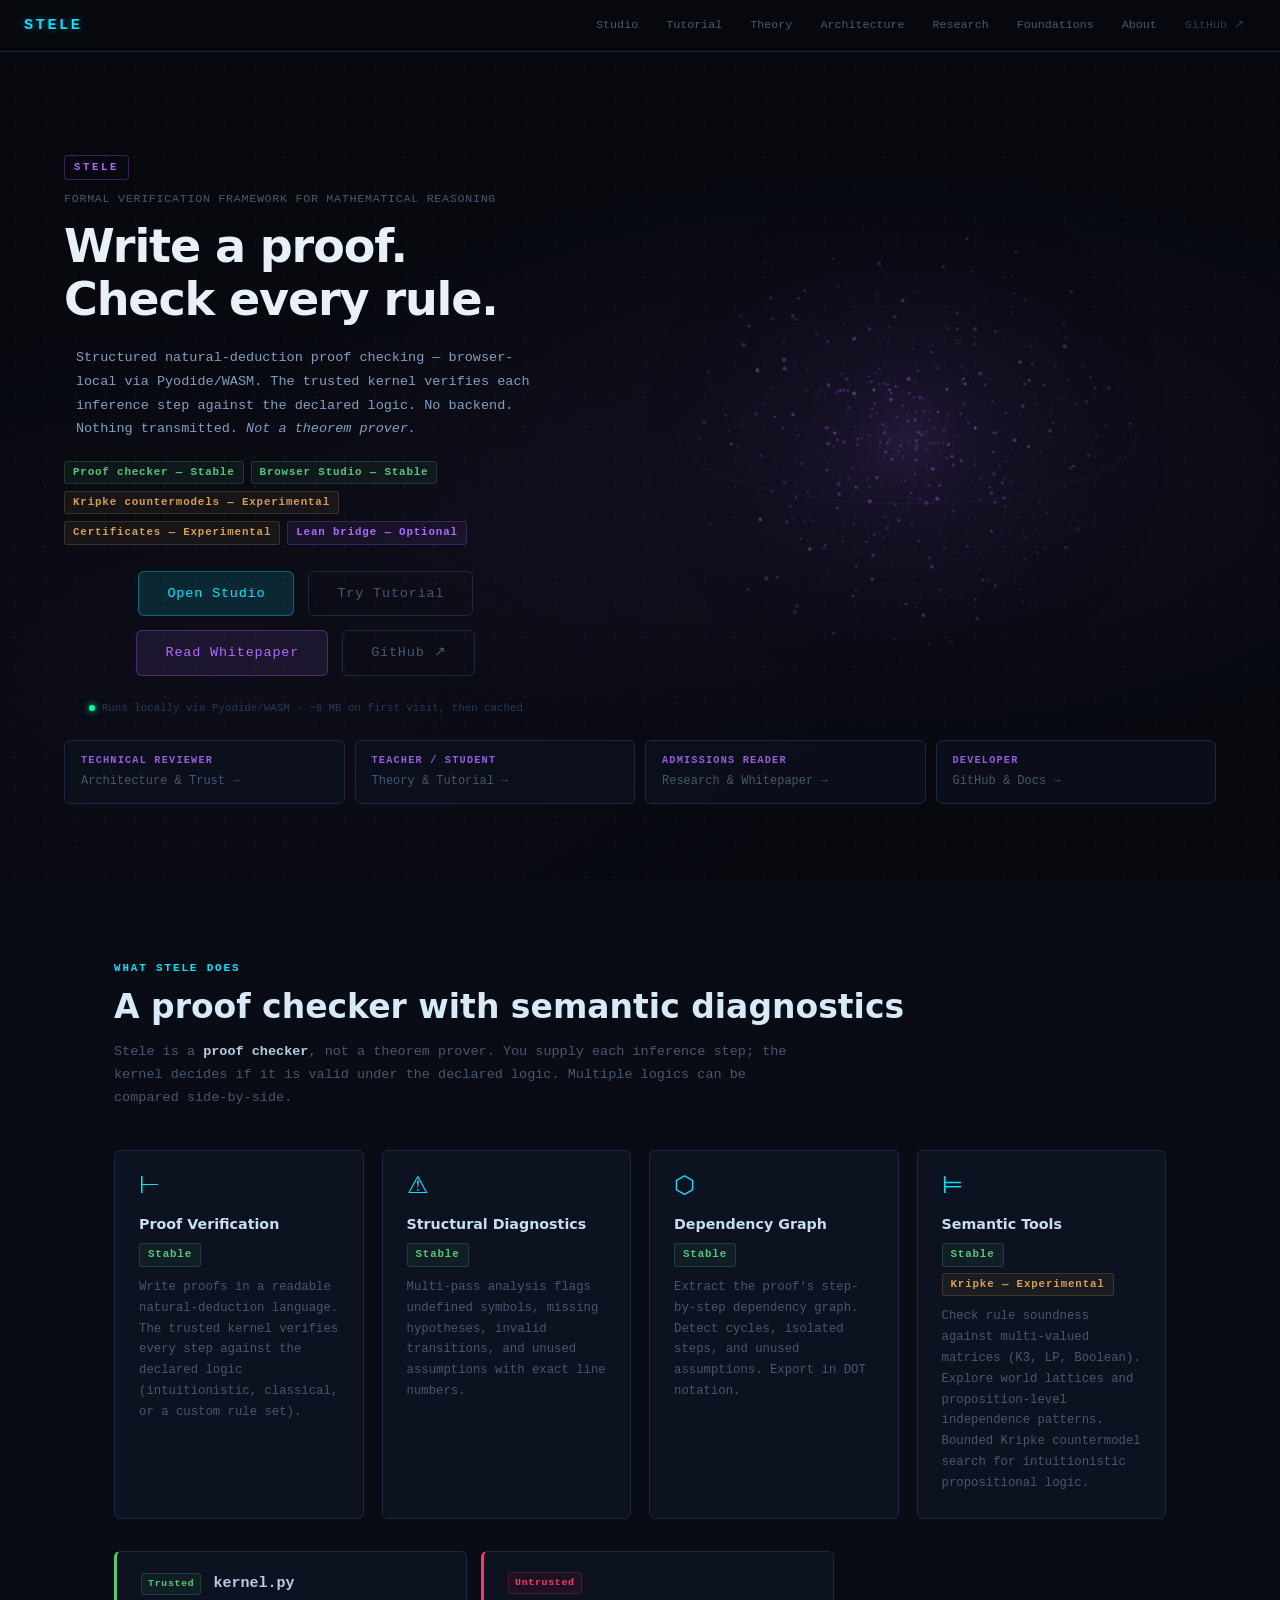
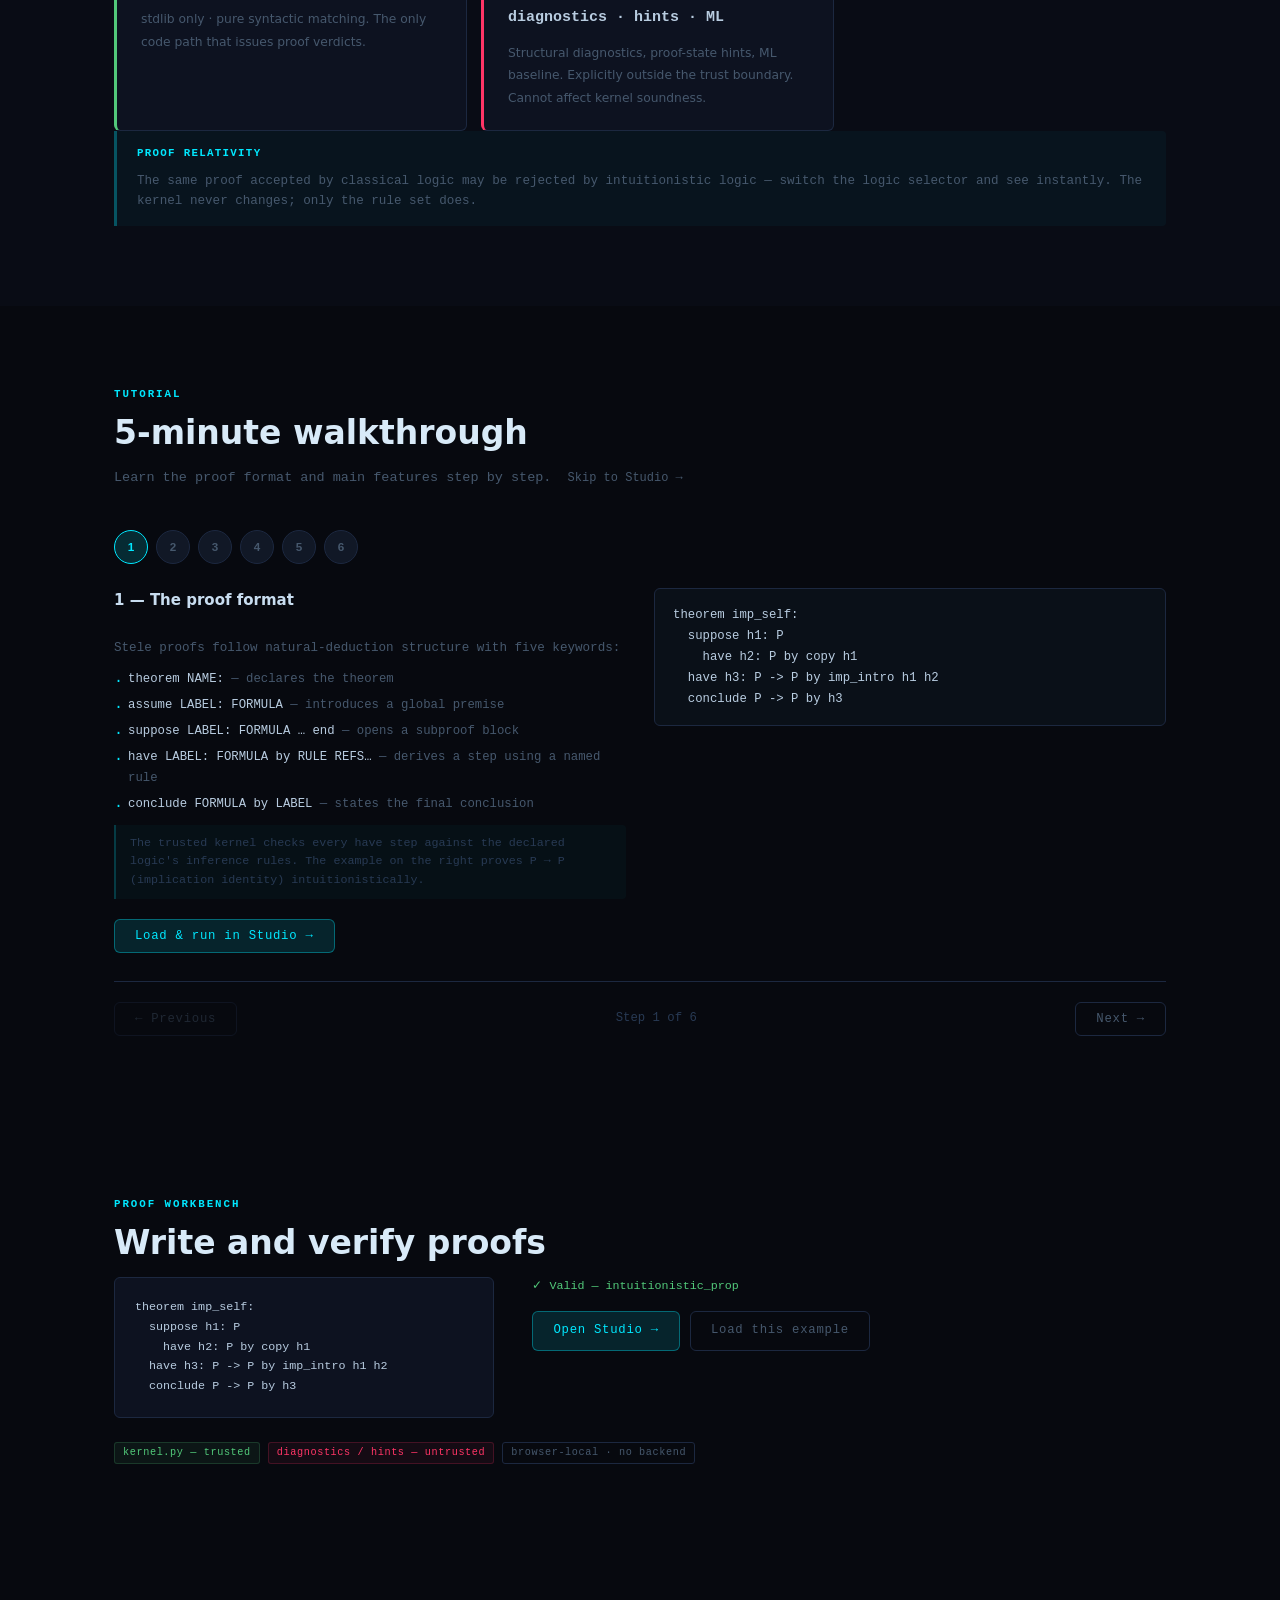
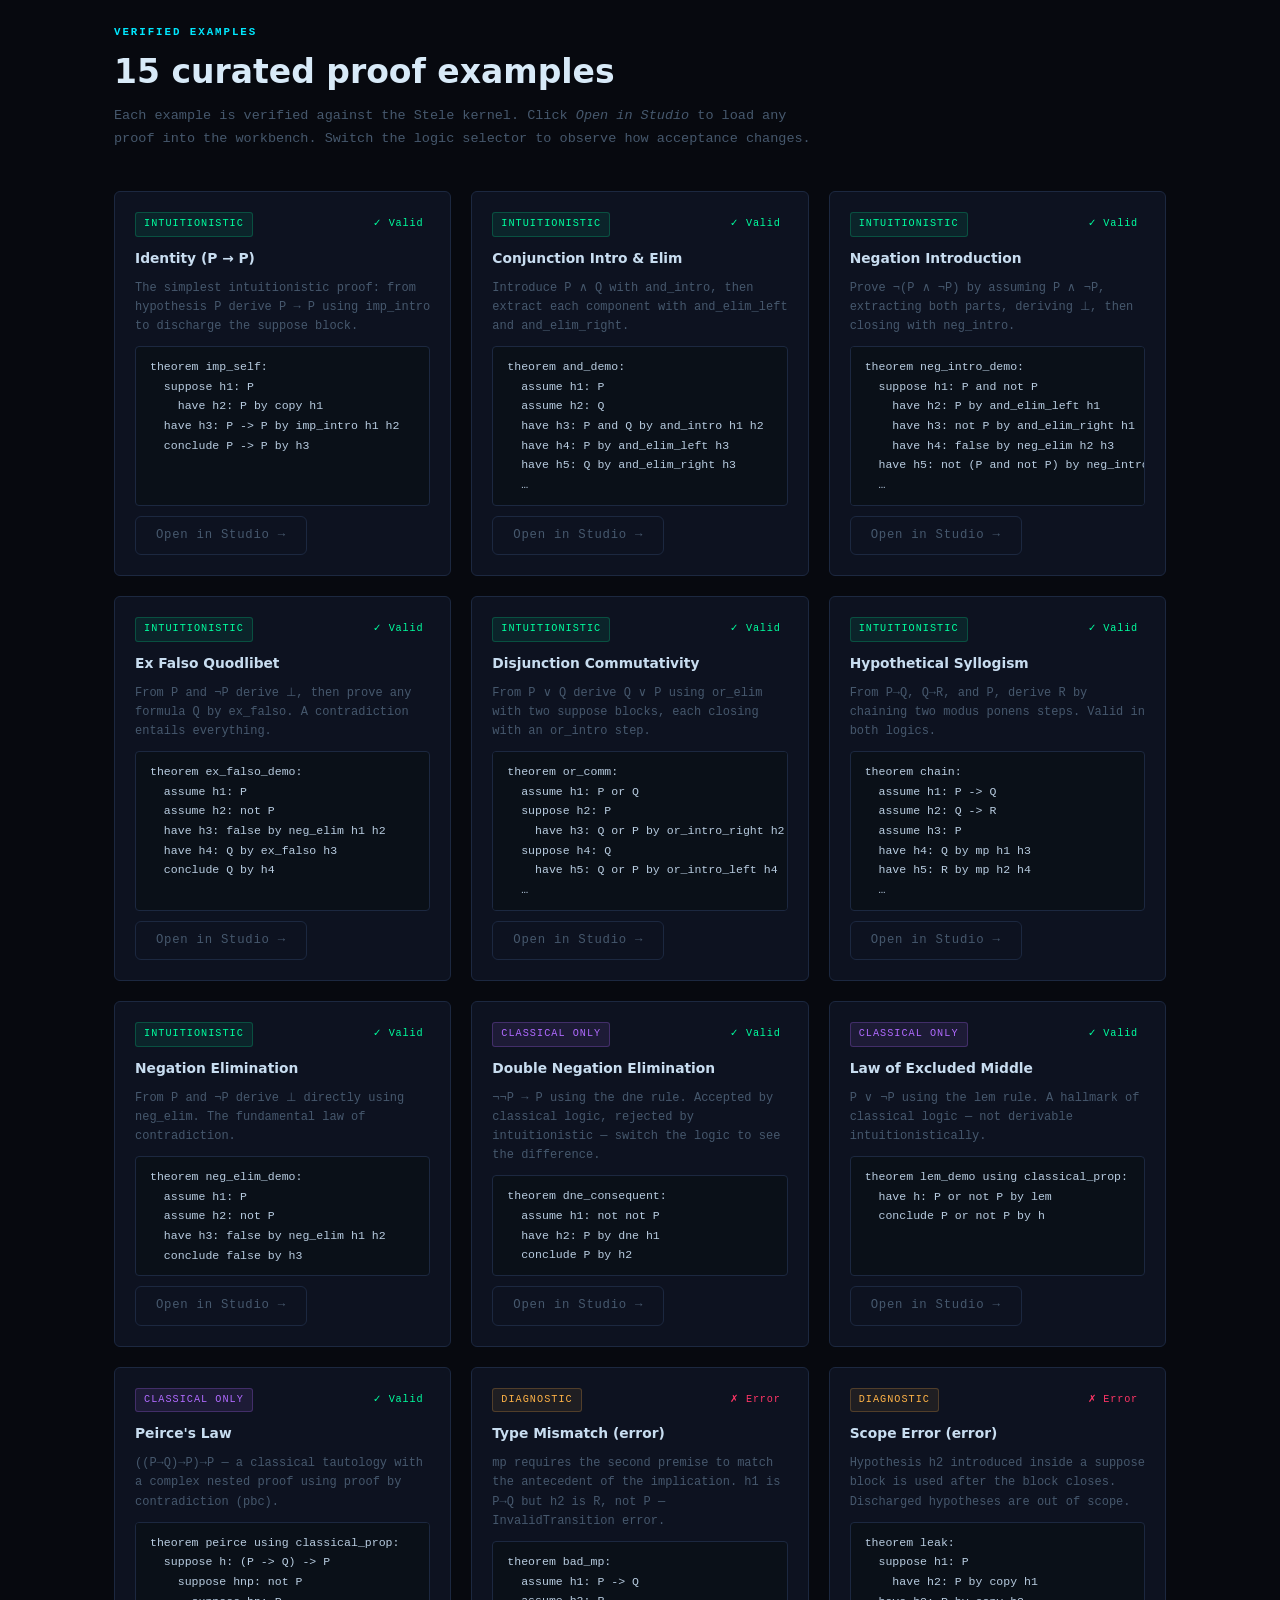
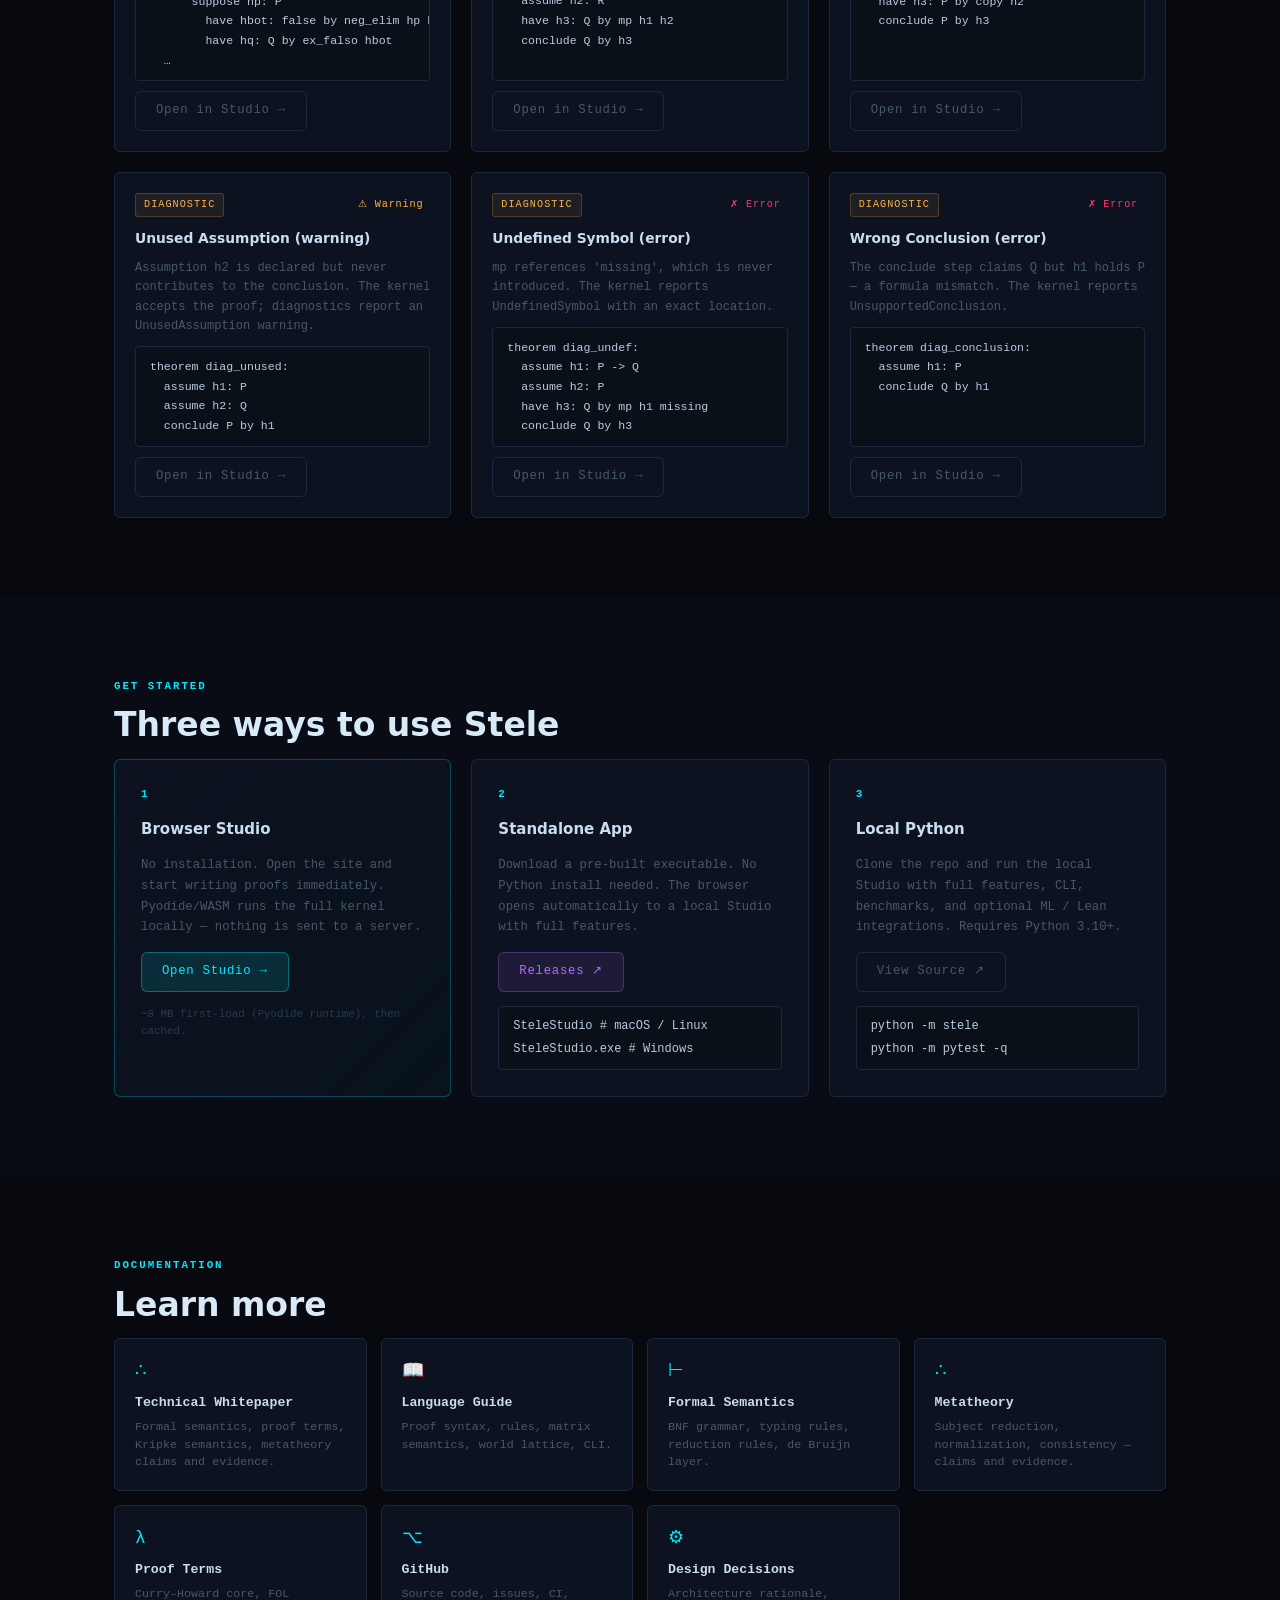
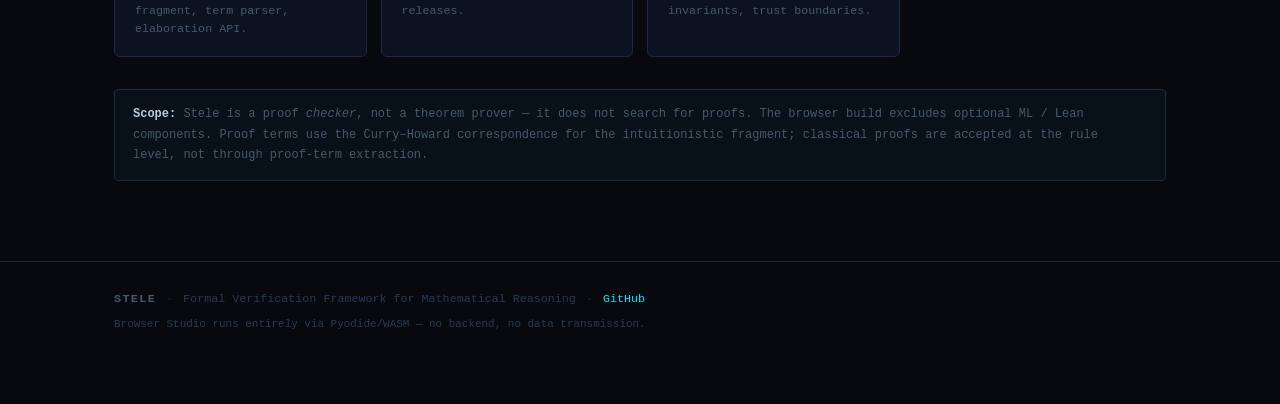
==== site/index.html @ 6ce35d79 "refactor(site): one job per page; consistent nav/footer; de-duplicate landing Verified all pages and" ====
<!DOCTYPE html>
<html lang="en">
<head>
<meta charset="utf-8">
<meta name="viewport" content="width=device-width, initial-scale=1">
<title>Stele — Formal Proof Verification in the Browser</title>
<meta name="description"
  content="Stele is a formal verification framework for mathematical reasoning. Write structured natural-deduction proofs and verify them step by step — directly in your browser, no install required.">
<!-- Design tokens — load first so base CSS can selectively override -->
<link rel="stylesheet" href="assets/tokens.css">
<link rel="stylesheet" href="assets/stele_site.css">
<!-- Component library (status badges, trust cards, metric cards, etc.) -->
<link rel="stylesheet" href="assets/components.css">
<link rel="stylesheet" href="assets/visuals.css">
</head>
<body>

<a href="#main-content" class="focus-skip">Skip to main content</a>

<!-- ── Sticky nav ─────────────────────────────────────────────────────────── -->
<nav class="site-nav" aria-label="Site navigation">
  <a class="nav-brand" href="index.html">STELE</a>
  <div class="nav-links">
    <a href="studio.html">Studio</a>
    <a href="#tutorial">Tutorial</a>
    <a href="theory.html">Theory</a>
    <a href="architecture.html">Architecture</a>
    <a href="research.html">Research</a>
    <a href="foundations.html">Foundations</a>
    <a href="about.html">About</a>
    <a href="https://github.com/re-glow/stele-logic" target="_blank" rel="noopener"
       class="nav-link-gh">GitHub ↗</a>
  </div>
</nav>

<main id="main-content">

<!-- ════════════════════════════════════════════════════════════════════════ -->
<!-- § 1  HERO                                                               -->
<!-- ════════════════════════════════════════════════════════════════════════ -->
<section id="hero" aria-labelledby="hero-heading">

  <!-- Mathematical symbol cascade — decorative, hidden from screen readers -->
  <div class="hero-symbols" aria-hidden="true">
    <span style="--x:3%;  --ty:-45px; --d:0s;   --fs:1.1rem">∀</span>
    <span style="--x:9%;  --ty:-30px; --d:2.3s;  --fs:.85rem">⊢</span>
    <span style="--x:17%; --ty:-50px; --d:0.8s;  --fs:1.3rem">→</span>
    <span style="--x:24%; --ty:-35px; --d:4.1s;  --fs:.9rem">¬</span>
    <span style="--x:31%; --ty:-55px; --d:1.6s;  --fs:1.1rem">∃</span>
    <span style="--x:47%; --ty:-30px; --d:0.4s;  --fs:1.2rem">⊨</span>
    <span style="--x:62%; --ty:-45px; --d:1.2s;  --fs:1.0rem">⊥</span>
    <span style="--x:70%; --ty:-35px; --d:3.7s;  --fs:.85rem">∴</span>
    <span style="--x:84%; --ty:-30px; --d:2.1s;  --fs:.9rem">∈</span>
    <span style="--x:96%; --ty:-40px; --d:1.9s;  --fs:.8rem">∀</span>
  </div>

  <div class="hero-inner">

    <!-- Left: text content -->
    <div class="hero-text">
      <div class="hero-brand-chip" aria-hidden="true">STELE</div>
      <p class="hero-eyebrow">Formal Verification Framework for Mathematical Reasoning</p>
      <h1 class="hero-headline" id="hero-heading">
        Write a proof.<br>Check every rule.
      </h1>
      <p class="hero-desc">
        Structured natural-deduction proof checking — browser-local via Pyodide/WASM.
        The trusted kernel verifies each inference step against the declared logic.
        No backend. Nothing transmitted. <em>Not a theorem prover.</em>
      </p>

      <!-- Status evidence strip -->
      <div class="hero-badges" role="list" aria-label="Feature status">
        <span class="badge badge-stable" role="listitem">Proof checker — Stable</span>
        <span class="badge badge-stable" role="listitem">Browser Studio — Stable</span>
        <span class="badge badge-experimental" role="listitem">Kripke countermodels — Experimental</span>
        <span class="badge badge-experimental" role="listitem">Certificates — Experimental</span>
        <span class="badge badge-optional" role="listitem">Lean bridge — Optional</span>
      </div>

      <!-- Primary actions -->
      <div class="hero-actions">
        <a href="studio.html"   class="btn btn-primary  hero-cta">Open Studio</a>
        <a href="#tutorial"     class="btn btn-ghost    hero-cta">Try Tutorial</a>
        <a href="research.html" class="btn btn-secondary hero-cta">Read Whitepaper</a>
        <a href="https://github.com/re-glow/stele-logic" target="_blank" rel="noopener"
           class="btn btn-ghost hero-cta">GitHub ↗</a>
      </div>

      <p class="hero-notice">
        <span class="notice-dot" aria-hidden="true"></span>
        Runs locally via Pyodide/WASM · ~8 MB on first visit, then cached
      </p>
    </div>

    <!-- Right: proof-space orb (canvas, decorative) -->
    <div class="hero-orb-wrap" aria-hidden="true">
      <canvas id="proof-orb"
              data-stele-visual="proof-orb"></canvas>
    </div>

  </div>

  <!-- Audience navigation cards -->
  <nav class="hero-audiences" aria-label="Start here by audience">
    <a href="architecture.html" class="audience-card">
      <span class="audience-card-role">Technical reviewer</span>
      <span class="audience-card-dest">Architecture &amp; Trust →</span>
    </a>
    <a href="theory.html" class="audience-card">
      <span class="audience-card-role">Teacher / student</span>
      <span class="audience-card-dest">Theory &amp; Tutorial →</span>
    </a>
    <a href="research.html" class="audience-card">
      <span class="audience-card-role">Admissions reader</span>
      <span class="audience-card-dest">Research &amp; Whitepaper →</span>
    </a>
    <a href="https://github.com/re-glow/stele-logic" target="_blank" rel="noopener"
       class="audience-card">
      <span class="audience-card-role">Developer</span>
      <span class="audience-card-dest">GitHub &amp; Docs →</span>
    </a>
  </nav>

</section>

<!-- ════════════════════════════════════════════════════════════════════════ -->
<!-- § 2  WHAT STELE DOES                                                    -->
<!-- ════════════════════════════════════════════════════════════════════════ -->
<section id="what" aria-labelledby="what-heading">
  <div class="section-inner">
    <div class="section-label">What Stele Does</div>
    <h2 id="what-heading" class="section-heading">
      A proof checker with semantic diagnostics
    </h2>
    <p class="section-sub">
      Stele is a <strong>proof checker</strong>, not a theorem prover.
      You supply each inference step; the kernel decides if it is valid under
      the declared logic. Multiple logics can be compared side-by-side.
    </p>

    <div class="feature-grid">
      <div class="feature-card">
        <div class="feature-icon" aria-hidden="true">⊢</div>
        <h3 class="feature-title">Proof Verification</h3>
        <div class="feature-card-badges">
          <span class="badge badge-stable">Stable</span>
        </div>
        <p class="feature-desc">
          Write proofs in a readable natural-deduction language.
          The trusted kernel verifies every step against the declared logic
          (intuitionistic, classical, or a custom rule set).
        </p>
      </div>
      <div class="feature-card">
        <div class="feature-icon" aria-hidden="true">⚠</div>
        <h3 class="feature-title">Structural Diagnostics</h3>
        <div class="feature-card-badges">
          <span class="badge badge-stable">Stable</span>
        </div>
        <p class="feature-desc">
          Multi-pass analysis flags undefined symbols, missing hypotheses,
          invalid transitions, and unused assumptions with exact line numbers.
        </p>
      </div>
      <div class="feature-card">
        <div class="feature-icon" aria-hidden="true">⬡</div>
        <h3 class="feature-title">Dependency Graph</h3>
        <div class="feature-card-badges">
          <span class="badge badge-stable">Stable</span>
        </div>
        <p class="feature-desc">
          Extract the proof's step-by-step dependency graph. Detect cycles,
          isolated steps, and unused assumptions. Export in DOT notation.
        </p>
      </div>
      <div class="feature-card">
        <div class="feature-icon" aria-hidden="true">⊨</div>
        <h3 class="feature-title">Semantic Tools</h3>
        <div class="feature-card-badges">
          <span class="badge badge-stable">Stable</span>
          <span class="badge badge-experimental">Kripke — Experimental</span>
        </div>
        <p class="feature-desc">
          Check rule soundness against multi-valued matrices (K3, LP, Boolean).
          Explore world lattices and proposition-level independence patterns.
          Bounded Kripke countermodel search for intuitionistic propositional logic.
        </p>
      </div>
    </div>

    <!-- Trust boundary summary -->
    <div class="trust-boundary-block">
      <div class="trust-card trust-card-trusted">
        <div class="trust-card-header">
          <span class="badge badge-stable" style="font-size:.65rem;padding:2px 6px">Trusted</span>
          <span class="trust-card-name">kernel.py</span>
        </div>
        <div class="trust-card-body">
          stdlib only · pure syntactic matching.
          The only code path that issues proof verdicts.
        </div>
      </div>
      <div class="trust-card trust-card-untrusted">
        <div class="trust-card-header">
          <span class="badge badge-untrusted" style="font-size:.65rem;padding:2px 6px">Untrusted</span>
          <span class="trust-card-name">diagnostics · hints · ML</span>
        </div>
        <div class="trust-card-body">
          Structural diagnostics, proof-state hints, ML baseline.
          Explicitly outside the trust boundary.
          Cannot affect kernel soundness.
        </div>
      </div>
    </div>

    <div class="what-callout">
      <span class="callout-label">Proof relativity</span>
      The same proof accepted by classical logic may be rejected by
      intuitionistic logic — switch the logic selector and see instantly.
      The kernel never changes; only the rule set does.
    </div>
  </div>
</section>

<!-- ════════════════════════════════════════════════════════════════════════ -->
<!-- § 3  TUTORIAL                                                           -->
<!-- ════════════════════════════════════════════════════════════════════════ -->
<section id="tutorial" aria-labelledby="tut-heading">
  <div class="section-inner">
    <div class="tut-toprow">
      <div class="section-label">Tutorial</div>
      <h2 id="tut-heading" class="section-heading">5-minute walkthrough</h2>
      <p class="section-sub">
        Learn the proof format and main features step by step.
        <a href="#studio" class="tut-skip">Skip to Studio →</a>
      </p>
    </div>

    <!-- Step progress dots -->
    <div class="tut-dots" role="group" aria-label="Tutorial steps">
      <button class="tut-dot active" data-step="1" aria-current="true"
              aria-label="Tutorial step 1: The proof format">1</button>
      <button class="tut-dot" data-step="2" aria-current="false"
              aria-label="Tutorial step 2: Catch an error">2</button>
      <button class="tut-dot" data-step="3" aria-current="false"
              aria-label="Tutorial step 3: Dependency graph">3</button>
      <button class="tut-dot" data-step="4" aria-current="false"
              aria-label="Tutorial step 4: Classical vs intuitionistic">4</button>
      <button class="tut-dot" data-step="5" aria-current="false"
              aria-label="Tutorial step 5: Semantic tools">5</button>
      <button class="tut-dot" data-step="6" aria-current="false"
              aria-label="Tutorial step 6: What's next">6</button>
    </div>

    <!-- ── Step 1: The proof format ─────────────────────────────────────── -->
    <div class="tut-step active" id="tstep-1">
      <div class="tstep-content">
        <h3 class="tstep-title">1 — The proof format</h3>
        <div class="tstep-desc">
          <p>Stele proofs follow natural-deduction structure with five keywords:</p>
          <ul class="tstep-keywords">
            <li><code>theorem NAME:</code> — declares the theorem</li>
            <li><code>assume LABEL: FORMULA</code> — introduces a global premise</li>
            <li><code>suppose LABEL: FORMULA … end</code> — opens a subproof block</li>
            <li><code>have LABEL: FORMULA by RULE REFS…</code> — derives a step using a named rule</li>
            <li><code>conclude FORMULA by LABEL</code> — states the final conclusion</li>
          </ul>
          <p class="tstep-note">
            The trusted kernel checks every <code>have</code> step against
            the declared logic's inference rules. The example on the right proves P&nbsp;→&nbsp;P
            (implication identity) intuitionistically.
          </p>
        </div>
        <div class="tstep-actions">
          <button class="btn btn-primary tut-load-btn"
                  data-proof="theorem imp_self:
  suppose h1: P
    have h2: P by copy h1
  have h3: P -> P by imp_intro h1 h2
  conclude P -> P by h3"
                  data-logic="intuitionistic_prop"
                  data-tab="verify"
                  aria-label="Load identity proof into Studio and run check">
            Load &amp; run in Studio →
          </button>
        </div>
      </div>
      <pre class="tstep-code" aria-label="Example: imp_self proof of P implies P">theorem imp_self:
  suppose h1: P
    have h2: P by copy h1
  have h3: P -> P by imp_intro h1 h2
  conclude P -> P by h3</pre>
    </div>

    <!-- ── Step 2: Catch an error ────────────────────────────────────────── -->
    <div class="tut-step" id="tstep-2">
      <div class="tstep-content">
        <h3 class="tstep-title">2 — Catch an error</h3>
        <div class="tstep-desc">
          <p>The kernel rejects each step that does not satisfy its rule.
            Here <code>mp</code> (modus ponens) requires:</p>
          <ul class="tstep-keywords">
            <li>a premise of form <code>A → B</code> — h1 is <code>P → Q</code> ✓</li>
            <li>a premise matching the antecedent A — h2 is <code>R</code>, not <code>P</code> ✗</li>
          </ul>
          <p class="tstep-note">
            The Diagnose panel classifies the error:
            <em>InvalidTransition</em>, <em>UndefinedSymbol</em>,
            <em>UnusedAssumption</em>, and more — each with a line number.
          </p>
        </div>
        <div class="tstep-actions">
          <button class="btn btn-primary tut-load-btn"
                  data-proof="theorem bad_mp:
  assume h1: P -> Q
  assume h2: R
  have h3: Q by mp h1 h2
  conclude Q by h3"
                  data-logic="intuitionistic_prop"
                  data-tab="diagnose"
                  aria-label="Load type-mismatch proof and run diagnostics">
            Load &amp; run diagnostics →
          </button>
        </div>
      </div>
      <pre class="tstep-code" aria-label="Example: bad_mp proof with type mismatch error">theorem bad_mp:
  assume h1: P -> Q
  assume h2: R
  have h3: Q by mp h1 h2
  conclude Q by h3</pre>
    </div>

    <!-- ── Step 3: Dependency graph ──────────────────────────────────────── -->
    <div class="tut-step" id="tstep-3">
      <div class="tstep-content">
        <h3 class="tstep-title">3 — Dependency graph</h3>
        <div class="tstep-desc">
          <p>The Graph panel extracts proof structure as a dependency graph.
            Each node is a step; directed edges show which steps cite which hypotheses.</p>
          <p class="tstep-note">
            Output is DOT notation. Paste it into
            <a href="https://dreampuf.github.io/GraphvizOnline/" target="_blank"
               rel="noopener">Graphviz Online ↗</a>
            to visualise the proof tree. Useful for spotting unused assumptions and
            isolated subproofs.
          </p>
        </div>
        <div class="tstep-actions">
          <button class="btn btn-primary tut-load-btn"
                  data-proof="theorem chain:
  assume h1: P -> Q
  assume h2: Q -> R
  assume h3: P
  have h4: Q by mp h1 h3
  have h5: R by mp h2 h4
  conclude R by h5"
                  data-logic="intuitionistic_prop"
                  data-tab="graph"
                  aria-label="Load hypothetical syllogism proof and view dependency graph">
            Load &amp; view graph →
          </button>
        </div>
      </div>
      <pre class="tstep-code" aria-label="Example: chain proof of hypothetical syllogism">theorem chain:
  assume h1: P -> Q
  assume h2: Q -> R
  assume h3: P
  have h4: Q by mp h1 h3
  have h5: R by mp h2 h4
  conclude R by h5</pre>
    </div>

    <!-- ── Step 4: Classical vs intuitionistic ───────────────────────────── -->
    <div class="tut-step" id="tstep-4">
      <div class="tstep-content">
        <h3 class="tstep-title">4 — Classical vs intuitionistic</h3>
        <div class="tstep-desc">
          <p>
            The same proof can be
            <strong class="clr-ok">accepted</strong> or
            <strong class="clr-err">rejected</strong>
            depending on the active logic.
            Double negation elimination (<code>dne</code>) is a rule in classical
            logic but not in intuitionistic logic.
          </p>
          <p class="tstep-note">
            The kernel never changes — only the active rule set does.
            This is proof relativity at the rule-availability level.
            Switch the logic selector in the Studio to compare.
          </p>
        </div>
        <div class="tstep-actions">
          <button class="btn btn-primary tut-load-btn"
                  data-proof="theorem dne_consequent:
  assume h1: not not P
  have h2: P by dne h1
  conclude P by h2"
                  data-logic="classical_prop"
                  data-tab="verify"
                  aria-label="Load DNE proof with classical logic (should pass)">
            Try Classical ✓
          </button>
          <button class="btn btn-ghost tut-load-btn"
                  data-proof="theorem dne_consequent:
  assume h1: not not P
  have h2: P by dne h1
  conclude P by h2"
                  data-logic="intuitionistic_prop"
                  data-tab="verify"
                  aria-label="Load DNE proof with intuitionistic logic (should fail)">
            Try Intuitionistic ✗
          </button>
        </div>
      </div>
      <pre class="tstep-code" aria-label="Example: dne proof, classical only">theorem dne_consequent:
  assume h1: not not P
  have h2: P by dne h1
  conclude P by h2</pre>
    </div>

    <!-- ── Step 5: Semantic tools ─────────────────────────────────────────── -->
    <div class="tut-step" id="tstep-5">
      <div class="tstep-content">
        <h3 class="tstep-title">5 — Semantic tools (⊢ vs ⊨)</h3>
        <div class="tstep-desc">
          <p>Stele separates <strong>syntactic provability</strong> (⊢, proof checking)
            from <strong>semantic validity</strong> (⊨). The Semantics panel provides
            two independent tools:</p>
          <ul class="tstep-keywords">
            <li><strong>Rule Soundness</strong> — checks whether each inference rule
              preserves designated values in K3 (strong Kleene), LP (Logic of Paradox),
              or Boolean matrices.</li>
            <li><strong>World Lattice</strong> — shows a formula's status (provable,
              refutable, or independent) across worlds that differ in one axiom.</li>
          </ul>
          <p class="tstep-note">
            These tools operate independently of proof checking — no proof text required.
          </p>
        </div>
        <div class="tstep-actions">
          <button class="btn btn-primary tut-open-tab-btn" data-tab="semantics"
                  aria-label="Open the Semantics panel in the Studio">
            Open Semantics panel →
          </button>
        </div>
      </div>
      <div class="tstep-code tstep-code--sem" role="img"
           aria-label="Sample output: K3 soundness check and world lattice for P or not P">
        <div class="sem-mini">
          <div class="sem-mini-label">Rule Soundness — Classical / K3 matrix</div>
          <div class="sem-mini-rows">
            <span class="sem-mini-row"><span class="sound">mp — sound ✓</span></span>
            <span class="sem-mini-row"><span class="unsound">lem — unsound ✗</span></span>
            <span class="sem-mini-row"><span class="sound">and_intro — sound ✓</span></span>
            <span class="sem-mini-row"><span class="unsound">dne — unsound ✗</span></span>
          </div>
        </div>
        <div class="sem-mini" style="margin-top:14px">
          <div class="sem-mini-label">World Lattice — P or not P</div>
          <div class="sem-mini-rows">
            <span class="sem-mini-row">Γ &nbsp;&nbsp;&nbsp;&nbsp;&nbsp; <span class="status-INDEPENDENT">INDEPENDENT</span></span>
            <span class="sem-mini-row">Γ+P &nbsp;&nbsp;&nbsp; <span class="status-PROVABLE">PROVABLE</span></span>
            <span class="sem-mini-row">Γ+¬P &nbsp; <span class="status-REFUTABLE">REFUTABLE</span></span>
          </div>
        </div>
      </div>
    </div>

    <!-- ── Step 6: What's next ────────────────────────────────────────────── -->
    <div class="tut-step tstep--final" id="tstep-6">
      <h3 class="tstep-title">6 — What's next</h3>
      <div class="tstep-final-grid">
        <div class="tstep-next-card">
          <div class="tstep-nc-icon" aria-hidden="true">▶</div>
          <h4 class="tstep-nc-title">Browser Studio</h4>
          <p class="tstep-nc-desc">
            Write and verify proofs directly in the browser.
            Use the Examples tab to load any of the bundled example proofs.
          </p>
          <a href="studio.html" class="btn btn-primary tstep-nc-btn">Open Studio →</a>
        </div>
        <div class="tstep-next-card">
          <div class="tstep-nc-icon" aria-hidden="true">⬡</div>
          <h4 class="tstep-nc-title">Example Gallery</h4>
          <p class="tstep-nc-desc">
            Browse 15 verified proof examples with explanations —
            valid intuitionistic proofs, classical-only theorems,
            and diagnostic failure cases.
          </p>
          <a href="#gallery" class="btn btn-ghost tstep-nc-btn">View Gallery ↓</a>
        </div>
        <div class="tstep-next-card">
          <div class="tstep-nc-icon" aria-hidden="true">📖</div>
          <h4 class="tstep-nc-title">Language Guide</h4>
          <p class="tstep-nc-desc">
            Complete syntax reference, inference rules, matrix semantics,
            world lattice, CLI, and proof term elaboration.
          </p>
          <a href="https://github.com/re-glow/stele-logic/blob/main/GUIDE.md"
             target="_blank" rel="noopener" class="btn btn-ghost tstep-nc-btn">Read Guide ↗</a>
        </div>
        <div class="tstep-next-card">
          <div class="tstep-nc-icon" aria-hidden="true">∴</div>
          <h4 class="tstep-nc-title">Technical Whitepaper</h4>
          <p class="tstep-nc-desc">
            Formal semantics, metatheory claims, proof-term calculus,
            and the trust boundary specification.
          </p>
          <a href="research.html" class="btn btn-secondary tstep-nc-btn">Read Whitepaper →</a>
        </div>
      </div>
    </div>

    <!-- Navigation -->
    <nav class="tut-nav" aria-label="Tutorial navigation">
      <button id="tut-prev" class="btn btn-ghost" disabled
              aria-label="Previous tutorial step">← Previous</button>
      <span id="tut-counter" class="tut-counter"
            aria-live="polite" aria-atomic="true">Step 1 of 6</span>
      <button id="tut-next" class="btn btn-ghost"
              aria-label="Next tutorial step">Next →</button>
    </nav>

  </div>
</section>

<!-- ════════════════════════════════════════════════════════════════════════ -->
<!-- § 4  STUDIO ENTRY POINT                                                 -->
<!-- ════════════════════════════════════════════════════════════════════════ -->
<section id="studio" aria-labelledby="studio-cta-heading">
  <div class="section-inner">
    <div class="section-label">Proof Workbench</div>
    <h2 id="studio-cta-heading" class="section-heading">Write and verify proofs</h2>

    <div class="studio-preview-block">
      <pre class="studio-preview-code" aria-label="Example proof: P implies P">theorem imp_self:
  suppose h1: P
    have h2: P by copy h1
  have h3: P -&gt; P by imp_intro h1 h2
  conclude P -&gt; P by h3</pre>
      <div class="studio-preview-meta">
        <div class="studio-preview-verdict" aria-hidden="true">✓ Valid — intuitionistic_prop</div>
        <div class="studio-preview-actions">
          <a href="studio.html" class="btn btn-primary">Open Studio →</a>
          <a href="studio.html?example=imp_self" class="btn btn-ghost">Load this example</a>
        </div>
      </div>
    </div>

    <div class="studio-trust-note" role="note" aria-label="Execution trust model">
      <span class="trust-pill trust-pill--kernel">kernel.py — trusted</span>
      <span class="trust-pill trust-pill--untrusted">diagnostics / hints — untrusted</span>
      <span class="trust-pill trust-pill--local">browser-local · no backend</span>
    </div>

  </div><!-- /.section-inner -->
</section>


<!-- ════════════════════════════════════════════════════════════════════════ -->
<!-- § 5  VERIFIED EXAMPLES GALLERY                                          -->
<!-- ════════════════════════════════════════════════════════════════════════ -->
<section id="gallery" aria-labelledby="gallery-heading">
  <div class="section-inner">
    <div class="section-label">Verified Examples</div>
    <h2 id="gallery-heading" class="section-heading">
      15 curated proof examples
    </h2>
    <p class="section-sub">
      Each example is verified against the Stele kernel.
      Click <em>Open in Studio</em> to load any proof into the workbench.
      Switch the logic selector to observe how acceptance changes.
    </p>

    <!-- Populated by renderGallery() in stele-pyodide.js -->
    <div id="gallery-grid" class="gallery-grid" aria-live="polite">
      <p class="dim-text">Loading gallery…</p>
    </div>

  </div>
</section>

<!-- ════════════════════════════════════════════════════════════════════════ -->
<!-- § 6  QUICKSTART                                                         -->
<!-- ════════════════════════════════════════════════════════════════════════ -->
<section id="quickstart" aria-labelledby="qs-heading">
  <div class="section-inner">
    <div class="section-label">Get Started</div>
    <h2 id="qs-heading" class="section-heading">Three ways to use Stele</h2>

    <div class="qs-grid">

      <div class="qs-card qs-card--featured">
        <div class="qs-num">1</div>
        <h3 class="qs-title">Browser Studio</h3>
        <p class="qs-desc">
          No installation. Open the site and start writing proofs immediately.
          Pyodide/WASM runs the full kernel locally — nothing is sent to a server.
        </p>
        <a href="studio.html" class="btn btn-primary qs-btn">Open Studio →</a>
        <p class="qs-note">~8 MB first-load (Pyodide runtime), then cached.</p>
      </div>

      <div class="qs-card">
        <div class="qs-num">2</div>
        <h3 class="qs-title">Standalone App</h3>
        <p class="qs-desc">
          Download a pre-built executable. No Python install needed.
          The browser opens automatically to a local Studio with full features.
        </p>
        <a href="https://github.com/re-glow/stele-logic/releases"
           target="_blank" rel="noopener"
           class="btn btn-secondary qs-btn">Releases ↗</a>
        <div class="qs-code">
          <code>SteleStudio       # macOS / Linux</code>
          <code>SteleStudio.exe   # Windows</code>
        </div>
      </div>

      <div class="qs-card">
        <div class="qs-num">3</div>
        <h3 class="qs-title">Local Python</h3>
        <p class="qs-desc">
          Clone the repo and run the local Studio with full features, CLI,
          benchmarks, and optional ML / Lean integrations.
          Requires Python 3.10+.
        </p>
        <a href="https://github.com/re-glow/stele-logic"
           target="_blank" rel="noopener"
           class="btn btn-ghost qs-btn">View Source ↗</a>
        <div class="qs-code">
          <code>python -m stele</code>
          <code>python -m pytest -q</code>
        </div>
      </div>

    </div>
  </div>
</section>

<!-- ════════════════════════════════════════════════════════════════════════ -->
<!-- § 7  DOCS / LINKS                                                       -->
<!-- ════════════════════════════════════════════════════════════════════════ -->
<section id="docs" aria-labelledby="docs-heading">
  <div class="section-inner">
    <div class="section-label">Documentation</div>
    <h2 id="docs-heading" class="section-heading">Learn more</h2>

    <div class="docs-grid">
      <a class="doc-card" href="research.html">
        <span class="doc-icon" aria-hidden="true">∴</span>
        <span class="doc-title">Technical Whitepaper</span>
        <span class="doc-desc">Formal semantics, proof terms, Kripke semantics, metatheory claims and evidence.</span>
      </a>
      <a class="doc-card" href="https://github.com/re-glow/stele-logic/blob/main/GUIDE.md"
         target="_blank" rel="noopener">
        <span class="doc-icon" aria-hidden="true">📖</span>
        <span class="doc-title">Language Guide</span>
        <span class="doc-desc">Proof syntax, rules, matrix semantics, world lattice, CLI.</span>
      </a>
      <a class="doc-card" href="https://github.com/re-glow/stele-logic/blob/main/docs/semantics.md"
         target="_blank" rel="noopener">
        <span class="doc-icon" aria-hidden="true">⊢</span>
        <span class="doc-title">Formal Semantics</span>
        <span class="doc-desc">BNF grammar, typing rules, reduction rules, de Bruijn layer.</span>
      </a>
      <a class="doc-card" href="https://github.com/re-glow/stele-logic/blob/main/docs/metatheory.md"
         target="_blank" rel="noopener">
        <span class="doc-icon" aria-hidden="true">∴</span>
        <span class="doc-title">Metatheory</span>
        <span class="doc-desc">Subject reduction, normalization, consistency — claims and evidence.</span>
      </a>
      <a class="doc-card" href="https://github.com/re-glow/stele-logic/blob/main/docs/proof-terms.md"
         target="_blank" rel="noopener">
        <span class="doc-icon" aria-hidden="true">λ</span>
        <span class="doc-title">Proof Terms</span>
        <span class="doc-desc">Curry–Howard core, FOL fragment, term parser, elaboration API.</span>
      </a>
      <a class="doc-card" href="https://github.com/re-glow/stele-logic"
         target="_blank" rel="noopener">
        <span class="doc-icon" aria-hidden="true">⌥</span>
        <span class="doc-title">GitHub</span>
        <span class="doc-desc">Source code, issues, CI, releases.</span>
      </a>
      <a class="doc-card" href="https://github.com/re-glow/stele-logic/blob/main/DECISIONS.md"
         target="_blank" rel="noopener">
        <span class="doc-icon" aria-hidden="true">⚙</span>
        <span class="doc-title">Design Decisions</span>
        <span class="doc-desc">Architecture rationale, invariants, trust boundaries.</span>
      </a>
    </div>

    <div class="scope-note">
      <strong>Scope:</strong>
      Stele is a proof <em>checker</em>, not a theorem prover — it does not search for proofs.
      The browser build excludes optional ML / Lean components.
      Proof terms use the Curry–Howard correspondence for the intuitionistic fragment;
      classical proofs are accepted at the rule level, not through proof-term extraction.
    </div>
  </div>
</section>

</main>

<!-- ── Footer ─────────────────────────────────────────────────────────────── -->
<footer class="site-footer">
  <div class="section-inner">
    <div class="footer-inner">
      <span class="footer-brand">STELE</span>
      <span class="footer-sep">·</span>
      <span>Formal Verification Framework for Mathematical Reasoning</span>
      <span class="footer-sep">·</span>
      <a href="https://github.com/re-glow/stele-logic" target="_blank" rel="noopener">GitHub</a>
    </div>
    <div class="footer-note">
      Browser Studio runs entirely via Pyodide/WASM — no backend, no data transmission.
    </div>
  </div>
</footer>

<script src="assets/stele-pyodide.js"></script>
<!-- Visual motif primitives (auto-inits data-stele-visual elements; defer = non-blocking) -->
<script src="assets/visuals.js" defer></script>
</body>
</html>
---- site/assets/tokens.css ----
/* Stele Design Tokens
   Source of truth for all CSS custom properties.
   Load BEFORE stele_site.css so stele_site.css can selectively override.
   Skeleton pages (theory/research/about/etc.) reference this file directly.
   See: docs/design-system.md §3
*/

:root {
  /* ── Color: Base ──────────────────────────────────────────────────────── */
  --bg:      #07090f;
  --bg2:     #090c15;
  --surface: #0d1220;
  --surf2:   #111826;
  --surf3:   #0a1018;

  /* ── Color: Borders ───────────────────────────────────────────────────── */
  --border:  #1c2840;
  --bord2:   #263450;

  /* ── Color: Text ─────────────────────────────────────────────────────── */
  --text:          #b8cce0;   /* primary — contrast ≈10.5:1 on --bg ✓ WCAG AAA */
  --text-secondary: #7fa0be;  /* secondary prose — contrast ≈5.6:1 on --bg ✓ */
  --muted:         #5e7a8f;   /* contrast ≈4.8:1 on --bg ✓ WCAG AA */
  --dim:           #283a54;   /* decorative/disabled only; not for body text */

  /* ── Color: Accents ───────────────────────────────────────────────────── */
  --cyan:   #00e8ff;
  --violet: #b06aff;
  --green:  #00ff9f;
  --red:    #ff3566;
  --amber:  #ffb347;

  /* ── Color: Status badges ─────────────────────────────────────────────── */
  /* Stable — subdued sage green (not neon) */
  --status-stable-bg:     rgba(82,201,122,.07);
  --status-stable-fg:     #52c97a;
  --status-stable-border: rgba(82,201,122,.20);
  /* Experimental — muted amber (not neon) */
  --status-experimental-bg:     rgba(212,160,80,.07);
  --status-experimental-fg:     #d4a050;
  --status-experimental-border: rgba(212,160,80,.20);
  /* Optional */
  --status-optional-bg:     rgba(176,106,255,.08);
  --status-optional-fg:     #b06aff;
  --status-optional-border: rgba(176,106,255,.22);
  /* Demo */
  --status-demo-bg:     rgba(0,232,255,.06);
  --status-demo-fg:     #00e8ff;
  --status-demo-border: rgba(0,232,255,.2);
  /* Future */
  --status-future-bg:     rgba(40,58,84,.5);
  --status-future-fg:     #5e7a8f;
  --status-future-border: rgba(40,58,84,.8);
  /* Untrusted */
  --status-untrusted-bg:     rgba(255,53,102,.06);
  --status-untrusted-fg:     #ff3566;
  --status-untrusted-border: rgba(255,53,102,.2);

  /* ── Typography ───────────────────────────────────────────────────────── */
  --font-mono:    ui-monospace,"SF Mono","Cascadia Code",Consolas,monospace;
  --font-sans:    system-ui,-apple-system,BlinkMacSystemFont,"Segoe UI",Helvetica,sans-serif;
  --font-display: system-ui,-apple-system,BlinkMacSystemFont,"Segoe UI",Helvetica,sans-serif;

  /* Aliases kept for backward-compat with stele_site.css */
  --mono: ui-monospace,"SF Mono","Cascadia Code",Consolas,monospace;
  --sans: system-ui,-apple-system,BlinkMacSystemFont,"Segoe UI",Helvetica,sans-serif;

  /* Type scale */
  --text-xs:   0.72rem;
  --text-sm:   0.82rem;
  --text-base: 0.92rem;
  --text-md:   1rem;
  --text-lg:   1.2rem;
  --text-xl:   1.6rem;
  --text-2xl:  2.2rem;
  --text-hero: clamp(3rem, 8vw, 6rem);

  /* Line heights */
  --lh-tight:  1.2;
  --lh-normal: 1.6;
  --lh-loose:  1.85;

  /* Letter spacing */
  --tracking-tight:  -0.01em;
  --tracking-normal:  0em;
  --tracking-title:   0.04em;
  --tracking-label:   0.12em;
  --tracking-wide:    0.18em;

  /* ── Layout ───────────────────────────────────────────────────────────── */
  --max-w-text:    680px;
  --max-w-content: 1100px;
  --max-w-wide:    1280px;

  /* Spacing (4px base grid) */
  --space-1:  4px;
  --space-2:  8px;
  --space-3:  12px;
  --space-4:  16px;
  --space-5:  20px;
  --space-6:  24px;
  --space-8:  32px;
  --space-10: 40px;
  --space-12: 48px;
  --space-16: 64px;
  --space-section: 80px;

  /* Gaps */
  --gap-card:    18px;
  --gap-feature: 18px;
  --section-gap: 80px; /* backward-compat alias */

  /* ── Shape ────────────────────────────────────────────────────────────── */
  --radius-sm: 3px;
  --radius:    6px;  /* backward-compat alias */
  --radius-md: 6px;
  --radius-lg: 10px;

  --border-width: 1px;

  /* Glows / shadows */
  --glow-cyan:   0 0 18px rgba(0,232,255,.12);
  --glow-green:  0 0 14px rgba(0,255,159,.12);
  --glow-violet: 0 0 14px rgba(176,106,255,.12);

  /* ── Motion ───────────────────────────────────────────────────────────── */
  --dur-fast:   120ms;
  --dur-normal: 220ms;
  --dur-slow:   400ms;

  --ease-default: ease;
  --ease-out:     cubic-bezier(0.2, 0, 0, 1);
  /* --ease-spring: cubic-bezier(0.34, 1.56, 0.64, 1); — use sparingly */

  /* ── Z-index layers ───────────────────────────────────────────────────── */
  --z-base:     0;
  --z-above:    10;
  --z-sticky:   100;
  --z-nav:      200;
  --z-overlay:  400;
  --z-scanline: 9990;
}

/* ── Reduced-motion: disable all custom-property-driven animations ──────── */
@media (prefers-reduced-motion: reduce) {
  :root {
    --dur-fast:   0ms;
    --dur-normal: 0ms;
    --dur-slow:   0ms;
  }
}
---- site/assets/stele_site.css ----
/* Stele Public Site — styles
   Dark, academic, futuristic. No external libraries.
   Single colour palette; mathematical observatory feel. */

/* ── Variables ─────────────────────────────────────────────────────────── */
:root {
  --bg:      #07090f;
  --bg2:     #090c15;
  --surface: #0d1220;
  --surf2:   #111826;
  --surf3:   #0a1018;
  --border:  #1c2840;
  --bord2:   #263450;
  --text:    #b8cce0;
  --muted:   #46586d;
  --dim:     #283a54;
  --cyan:    #00e8ff;
  --violet:  #b06aff;
  --green:   #00ff9f;
  --red:     #ff3566;
  --amber:   #ffb347;
  --mono: ui-monospace,"SF Mono","Cascadia Code",Consolas,monospace;
  --sans: system-ui,-apple-system,BlinkMacSystemFont,"Segoe UI",Helvetica,sans-serif;
  --section-gap: 80px;
  --radius: 6px;
}

/* ── Reset ─────────────────────────────────────────────────────────────── */
*,*::before,*::after { box-sizing: border-box; margin: 0; padding: 0; }
html { font-size: 15px; scroll-behavior: smooth; }
body {
  background: var(--bg);
  color: var(--text);
  font-family: var(--mono);
  line-height: 1.6;
  -webkit-font-smoothing: antialiased;
}
a { color: var(--cyan); text-decoration: none; }
a:hover { text-decoration: underline; }
:focus-visible { outline: 2px solid var(--cyan); outline-offset: 3px; border-radius: 2px; }
button:disabled { opacity: 0.38; cursor: not-allowed; }
.sr-only {
  position: absolute; width: 1px; height: 1px; padding: 0;
  margin: -1px; overflow: hidden; clip: rect(0,0,0,0);
  white-space: nowrap; border: 0;
}

/* ── Scanline ──────────────────────────────────────────────────────────── */
body::before {
  content: ''; position: fixed; inset: 0; pointer-events: none; z-index: 9990;
  background: repeating-linear-gradient(
    0deg, transparent 0, transparent 3px,
    rgba(0,232,255,.008) 3px, rgba(0,232,255,.008) 4px
  );
}
@media (prefers-reduced-motion: reduce) { body::before { display: none; } }

/* ── Section layout ────────────────────────────────────────────────────── */
.section-inner {
  max-width: 1100px;
  margin: 0 auto;
  padding: 0 24px;
}
.section-inner--wide { max-width: 1200px; }
section { padding: var(--section-gap) 0; }
section:nth-child(even) { background: var(--bg2); }

.section-label {
  font-size: .72rem; letter-spacing: .18em; text-transform: uppercase;
  color: var(--cyan); margin-bottom: 10px; font-weight: 600;
}
.section-heading {
  font-family: var(--sans); font-size: clamp(1.5rem, 3vw, 2.2rem);
  font-weight: 700; color: #d8eaf8; line-height: 1.2;
  margin-bottom: 14px;
}
.section-sub {
  font-size: .9rem; color: var(--muted); max-width: 700px;
  margin-bottom: 40px; line-height: 1.7;
}
.section-sub strong { color: var(--text); }

/* ── Buttons ───────────────────────────────────────────────────────────── */
.btn {
  display: inline-block; padding: 9px 20px; font-size: .82rem;
  font-family: var(--mono); border-radius: var(--radius);
  cursor: pointer; border: 1px solid; letter-spacing: .06em;
  transition: background .15s, color .15s, box-shadow .15s;
  text-decoration: none; white-space: nowrap;
}
.btn-primary {
  background: rgba(0,232,255,.12); color: var(--cyan);
  border-color: rgba(0,232,255,.35);
}
.btn-primary:hover:not(:disabled) {
  background: rgba(0,232,255,.22); box-shadow: 0 0 12px rgba(0,232,255,.2);
  text-decoration: none;
}
.btn-secondary {
  background: rgba(176,106,255,.1); color: var(--violet);
  border-color: rgba(176,106,255,.3);
}
.btn-secondary:hover:not(:disabled) { background: rgba(176,106,255,.2); text-decoration: none; }
.btn-ghost { background: none; color: var(--muted); border-color: var(--border); }
.btn-ghost:hover:not(:disabled) { color: var(--text); border-color: var(--bord2); text-decoration: none; }

/* ── Nav ───────────────────────────────────────────────────────────────── */
.site-nav {
  position: sticky; top: 0; z-index: 200;
  display: flex; align-items: center; justify-content: space-between;
  padding: 0 24px; height: 52px;
  background: rgba(7,9,15,.92); backdrop-filter: blur(12px);
  border-bottom: 1px solid var(--border);
}
.nav-brand {
  font-size: 1rem; font-weight: 700; letter-spacing: .18em;
  color: var(--cyan); text-decoration: none;
  text-shadow: 0 0 10px rgba(0,232,255,.35);
}
.nav-links {
  display: flex; align-items: center; gap: 4px;
}
.nav-links a {
  padding: 6px 12px; font-size: .78rem; color: var(--muted);
  border-radius: 4px; transition: color .15s;
  text-decoration: none;
}
.nav-links a:hover { color: var(--text); }
.nav-link-gh { color: var(--dim) !important; }
.nav-link-gh:hover { color: var(--text) !important; }

/* ── Hero ──────────────────────────────────────────────────────────────── */
#hero {
  position: relative; overflow: hidden;
  min-height: 92vh; display: flex; align-items: center;
  padding: 80px 0;
  background: radial-gradient(ellipse at 50% 0%,
    rgba(0,232,255,.04) 0%, transparent 65%);
}

/* Mathematical symbol cascade */
.hero-symbols {
  position: absolute; inset: 0; overflow: hidden; pointer-events: none;
  z-index: 0;
}
.hero-symbols span {
  position: absolute;
  left: var(--x);
  bottom: 8%;
  font-size: var(--fs, 1rem);
  color: var(--cyan);
  opacity: 0;
  animation: symbol-rise 9s ease-in-out infinite;
  animation-delay: var(--d, 0s);
  font-family: var(--mono);
  user-select: none;
}
@keyframes symbol-rise {
  0%   { opacity: 0;    transform: translateY(0); }
  15%  { opacity: .07; }
  70%  { opacity: .04; }
  100% { opacity: 0;    transform: var(--ty, translateY(-50px)); }
}
@media (prefers-reduced-motion: reduce) {
  .hero-symbols span { animation: none; opacity: 0; }
}

.hero-content {
  position: relative; z-index: 1;
  max-width: 740px; margin: 0 auto; padding: 0 24px;
  text-align: center;
}
.hero-eyebrow {
  font-size: .74rem; letter-spacing: .22em; text-transform: uppercase;
  color: var(--muted); margin-bottom: 16px;
}
.hero-brand {
  font-family: var(--sans);
  font-size: clamp(3rem, 8vw, 6rem);
  font-weight: 800; letter-spacing: .1em;
  color: #d8eaf8;
  text-shadow:
    0 0 40px rgba(0,232,255,.25),
    0 0 80px rgba(0,232,255,.08);
  margin-bottom: 18px; line-height: 1;
}
.hero-tagline {
  font-family: var(--sans);
  font-size: clamp(1.1rem, 2.5vw, 1.6rem);
  color: var(--cyan); margin-bottom: 20px; font-weight: 300;
  letter-spacing: .03em;
}
.hero-desc {
  font-size: .92rem; color: var(--muted); max-width: 560px;
  margin: 0 auto 36px; line-height: 1.75;
}
.hero-actions {
  display: flex; gap: 14px; justify-content: center;
  flex-wrap: wrap; margin-bottom: 24px;
}
.hero-cta { padding: 11px 28px; font-size: .9rem; }
.hero-notice {
  font-size: .72rem; color: var(--dim); display: flex;
  align-items: center; gap: 7px; justify-content: center;
}
.notice-dot {
  width: 6px; height: 6px; border-radius: 50%;
  background: var(--green); flex-shrink: 0;
  box-shadow: 0 0 6px var(--green);
  animation: pulse-dot 2.5s ease-in-out infinite;
}
@keyframes pulse-dot {
  0%, 100% { opacity: 1; }
  50% { opacity: .4; }
}
@media (prefers-reduced-motion: reduce) { .notice-dot { animation: none; } }

/* ── Feature grid ──────────────────────────────────────────────────────── */
.feature-grid {
  display: grid;
  grid-template-columns: repeat(auto-fit, minmax(230px, 1fr));
  gap: 18px; margin-bottom: 32px;
}
.feature-card {
  padding: 24px; background: var(--surface);
  border: 1px solid var(--border); border-radius: var(--radius);
  transition: border-color .2s, box-shadow .2s;
}
.feature-card:hover {
  border-color: rgba(0,232,255,.2);
  box-shadow: 0 0 18px rgba(0,232,255,.04);
}
.feature-icon {
  font-size: 1.6rem; color: var(--cyan);
  margin-bottom: 14px; line-height: 1;
}
.feature-title {
  font-family: var(--sans); font-size: .95rem; font-weight: 600;
  color: #c8ddf0; margin-bottom: 8px;
}
.feature-desc { font-size: .82rem; color: var(--muted); line-height: 1.7; }

.what-callout {
  padding: 14px 20px; background: rgba(0,232,255,.04);
  border-left: 3px solid rgba(0,232,255,.3); border-radius: 0 4px 4px 0;
  font-size: .84rem; color: var(--muted); line-height: 1.65;
}
.callout-label {
  display: block; font-size: .7rem; letter-spacing: .14em;
  text-transform: uppercase; color: var(--cyan); margin-bottom: 5px;
}

/* ── Studio section ────────────────────────────────────────────────────── */
#studio { background: var(--bg); }

.studio-loading-banner {
  background: var(--surf2); border: 1px solid var(--border);
  border-radius: var(--radius); padding: 20px 24px;
  margin-bottom: 18px;
  transition: opacity .4s;
}
.studio-loading-banner.hidden {
  opacity: 0; height: 0; padding: 0; margin: 0; overflow: hidden;
  pointer-events: none;
}
.studio-loading-inner {
  display: flex; flex-direction: column; gap: 10px; align-items: flex-start;
}
.studio-loading-msg { font-size: .83rem; color: var(--muted); }
.loading-bar-wrap {
  width: 260px; height: 2px; background: var(--border); border-radius: 1px;
}
.loading-bar { height: 100%; width: 0; background: var(--cyan); border-radius: 1px; transition: width .4s ease; }
.studio-loading-note { font-size: .72rem; color: var(--dim); }

.studio-chrome {
  background: var(--surface); border: 1px solid var(--border);
  border-radius: var(--radius); overflow: hidden;
}

/* Privacy bar */
.privacy-bar {
  display: flex; align-items: center; gap: 8px; flex-wrap: wrap;
  padding: 8px 18px; background: rgba(0,255,159,.04);
  border-bottom: 1px solid rgba(0,255,159,.1);
  font-size: .73rem; color: var(--muted);
}
.privacy-bar strong { color: var(--green); }
.privacy-badge {
  margin-left: auto; font-size: .67rem; padding: 2px 7px;
  border-radius: 3px; background: rgba(0,255,159,.1); color: var(--green);
  border: 1px solid rgba(0,255,159,.2);
}

/* Studio status bar */
.studio-status-bar {
  padding: 5px 18px; font-size: .74rem; color: var(--muted);
  background: rgba(0,232,255,.04); border-bottom: 1px solid var(--border);
}

/* Tab bar */
.tab-bar {
  display: flex; gap: 0; padding: 0 4px;
  background: var(--surf3); border-bottom: 1px solid var(--border);
  overflow-x: auto;
}
.tab-btn {
  padding: 10px 18px; font-size: .76rem; font-family: var(--mono);
  background: none; border: none; cursor: pointer; color: var(--muted);
  letter-spacing: .08em; border-bottom: 2px solid transparent;
  transition: color .15s, border-color .15s; white-space: nowrap;
}
.tab-btn:hover { color: var(--text); }
.tab-btn.active { color: var(--cyan); border-bottom-color: var(--cyan); }

/* Main panels */
.main { padding: 20px 24px; }
.panel { display: none; }
.panel.active { display: block; }

.toolbar {
  display: flex; align-items: center; flex-wrap: wrap; gap: 10px;
  margin-bottom: 14px;
}
.toolbar label { font-size: .78rem; color: var(--muted); }
.kbd-hint { font-size: .7rem; color: var(--dim); }
.panel-intro { font-size: .82rem; color: var(--muted); max-width: 660px; }
.panel-intro a { color: var(--cyan); }

select {
  background: var(--surf2); color: var(--text);
  border: 1px solid var(--border); border-radius: 4px;
  padding: 6px 10px; font-family: var(--mono); font-size: .8rem; cursor: pointer;
}
select:focus-visible { outline: 2px solid var(--cyan); }

.proof-editor {
  width: 100%; min-height: 260px; padding: 14px;
  background: var(--surf3); color: var(--text);
  border: 1px solid var(--border); border-radius: 4px;
  font-family: var(--mono); font-size: .87rem; line-height: 1.7;
  resize: vertical; tab-size: 2; transition: border-color .15s;
}
.proof-editor:focus { border-color: var(--bord2); outline: none; }

.result-box {
  margin-top: 14px; padding: 11px 16px;
  background: var(--surf2); border: 1px solid var(--border);
  border-radius: 4px; font-size: .82rem;
  white-space: pre-wrap; word-break: break-all; display: none;
}
.result-box.show { display: block; }
.result-ok  { border-color: rgba(0,255,159,.3);  color: var(--green); }
.result-err { border-color: rgba(255,53,102,.3); color: var(--red); }
.result-info { color: var(--muted); }

/* Language reference */
.lang-ref { margin-top: 18px; }
.lang-ref summary { font-size: .75rem; color: var(--dim); cursor: pointer; }
.lang-ref-body {
  margin-top: 10px; padding: 12px 16px; background: var(--surf3);
  border: 1px solid var(--border); border-radius: 4px;
  font-size: .78rem; color: var(--muted); line-height: 1.9;
}
.lang-ref-body code { color: var(--text); }
.r-i { color: var(--cyan) !important; }
.r-c { color: var(--violet) !important; }

/* Diagnostics */
.diag-list { list-style: none; display: flex; flex-direction: column; gap: 8px; margin-top: 14px; }
.diag-item { padding: 10px 14px; border-radius: 4px; font-size: .82rem; border-left: 3px solid; }
.diag-item.error   { background: rgba(255,53,102,.07);  border-color: var(--red);   }
.diag-item.warning { background: rgba(255,179,71,.07);  border-color: var(--amber); }
.diag-item.info    { background: rgba(0,232,255,.05);   border-color: var(--cyan);  }
.diag-code { font-size: .72rem; color: var(--muted); margin-bottom: 2px; }
.diag-msg  { color: var(--text); }
.diag-line { font-size: .7rem; color: var(--dim); margin-top: 3px; }

/* Graph */
.dot-output {
  margin-top: 14px; padding: 14px; background: var(--surf3);
  border: 1px solid var(--border); border-radius: 4px;
  font-size: .8rem; white-space: pre; overflow-x: auto; color: var(--text);
}
.graph-nodes { margin-top: 14px; display: grid; grid-template-columns: repeat(auto-fill, minmax(200px, 1fr)); gap: 8px; }
.graph-node { padding: 8px 12px; border: 1px solid var(--border); border-radius: 4px; font-size: .78rem; background: var(--surf2); }
.graph-node .lbl { color: var(--cyan); font-weight: bold; }
.graph-node .knd { color: var(--muted); font-size: .7rem; }
.graph-node .frm { color: var(--text); margin-top: 2px; }

/* Semantics */
.sem-section { margin-bottom: 28px; }
.sem-title { font-size: .72rem; color: var(--muted); letter-spacing: .12em; text-transform: uppercase; margin-bottom: 10px; border-bottom: 1px solid var(--border); padding-bottom: 5px; }
.soundness-table { width: 100%; border-collapse: collapse; font-size: .8rem; margin-top: 12px; }
.soundness-table th { text-align: left; padding: 6px 10px; color: var(--muted); border-bottom: 1px solid var(--border); font-weight: normal; }
.soundness-table td { padding: 6px 10px; border-bottom: 1px solid var(--surf2); }
.sound   { color: var(--green); }
.unsound { color: var(--red);   }
.skipped { color: var(--dim);   }
.lattice-table { width: 100%; border-collapse: collapse; font-size: .82rem; margin-top: 12px; }
.lattice-table th { text-align: left; padding: 6px 10px; color: var(--muted); border-bottom: 1px solid var(--border); font-weight: normal; }
.lattice-table td { padding: 7px 10px; border-bottom: 1px solid var(--surf2); }
.status-PROVABLE    { color: var(--green);  }
.status-REFUTABLE   { color: var(--red);    }
.status-BOTH        { color: var(--violet); }
.status-INDEPENDENT { color: var(--amber);  }
.lattice-input-field {
  flex: 1; min-width: 140px; background: var(--surf2); color: var(--text);
  border: 1px solid var(--border); border-radius: 4px;
  padding: 6px 10px; font-family: var(--mono); font-size: .82rem;
}

/* Examples panel */
.example-grid { display: grid; grid-template-columns: repeat(auto-fill, minmax(220px, 1fr)); gap: 10px; margin-top: 14px; }
.example-card { padding: 12px 14px; background: var(--surf2); border: 1px solid var(--border); border-radius: 4px; cursor: pointer; transition: border-color .15s; }
.example-card:hover { border-color: var(--cyan); }
.example-card .ex-name { color: var(--cyan); font-size: .82rem; margin-bottom: 4px; }
.example-card .ex-desc { color: var(--muted); font-size: .74rem; line-height: 1.4; }
.dim-text { color: var(--dim); font-size: .82rem; }

/* ── Gallery ───────────────────────────────────────────────────────────── */
.gallery-grid {
  display: grid;
  grid-template-columns: repeat(auto-fit, minmax(300px, 1fr));
  gap: 20px;
}
.gallery-card {
  background: var(--surface); border: 1px solid var(--border);
  border-radius: var(--radius); padding: 20px;
  display: flex; flex-direction: column; gap: 10px;
  transition: border-color .2s;
}
.gallery-card:hover { border-color: var(--bord2); }
.gcard-tag {
  font-size: .68rem; letter-spacing: .1em; text-transform: uppercase;
  padding: 3px 8px; border-radius: 3px; display: inline-block; width: fit-content;
}
.tag-valid     { background: rgba(0,255,159,.08); color: var(--green);  border: 1px solid rgba(0,255,159,.2); }
.tag-classical { background: rgba(176,106,255,.1); color: var(--violet); border: 1px solid rgba(176,106,255,.25); }
.tag-invalid   { background: rgba(255,53,102,.08); color: var(--red);   border: 1px solid rgba(255,53,102,.2); }
.tag-diag      { background: rgba(255,179,71,.08);  color: var(--amber); border: 1px solid rgba(255,179,71,.22); }
.gcard-title { font-family: var(--sans); font-size: .92rem; font-weight: 600; color: #c8ddf0; }
.gcard-desc  { font-size: .8rem; color: var(--muted); line-height: 1.6; }
.gcard-code  {
  background: var(--surf3); border: 1px solid var(--border); border-radius: 4px;
  padding: 10px 14px; font-size: .77rem; color: var(--text);
  white-space: pre; overflow-x: auto; line-height: 1.7;
  flex: 1;
}
.gcard-btn { margin-top: auto; align-self: flex-start; }
.gcard-header { display: flex; align-items: center; gap: 8px; flex-wrap: wrap; margin-bottom: 0; }
.gcard-expected {
  font-size: .68rem; letter-spacing: .08em; padding: 2px 7px;
  border-radius: 3px; margin-left: auto;
}
.gcard-exp-pass { color: var(--green); }
.gcard-exp-warn { color: var(--amber); }
.gcard-exp-fail { color: var(--red);   }

/* ── Tutorial ──────────────────────────────────────────────────────────── */
.tut-toprow { margin-bottom: 0; }
.tut-skip {
  font-size: .8rem; color: var(--muted); white-space: nowrap; margin-left: 8px;
}
.tut-dots {
  display: flex; gap: 8px; margin: 24px 0; flex-wrap: wrap;
}
.tut-dot {
  width: 34px; height: 34px; border-radius: 50%;
  border: 1px solid var(--border); background: var(--surf2);
  color: var(--muted); font-size: .78rem; font-weight: 700;
  cursor: pointer;
  transition: background .15s, border-color .15s, color .15s;
  display: flex; align-items: center; justify-content: center;
}
.tut-dot:hover:not([disabled]) { border-color: var(--bord2); color: var(--text); }
.tut-dot.active {
  background: rgba(0,232,255,.15); border-color: var(--cyan); color: var(--cyan);
}
.tut-step { display: none; }
.tut-step.active {
  display: grid; grid-template-columns: 1fr 1fr; gap: 28px; min-height: 200px;
  margin-bottom: 4px;
}
.tstep--final.active { display: block; }
.tstep-title {
  font-family: var(--sans); font-size: 1rem; font-weight: 700;
  color: #c8ddf0; margin-bottom: 12px;
}
.tstep-content { display: flex; flex-direction: column; gap: 14px; }
.tstep-desc { font-size: .84rem; color: var(--muted); line-height: 1.7; }
.tstep-desc p { margin-bottom: 8px; }
.tstep-desc p:last-child { margin-bottom: 0; }
.tstep-keywords {
  list-style: none; margin: 10px 0; display: flex; flex-direction: column; gap: 5px;
}
.tstep-keywords li {
  font-size: .82rem; color: var(--muted); padding-left: 14px; position: relative;
}
.tstep-keywords li::before {
  content: '·'; position: absolute; left: 0; color: var(--cyan); font-size: 1rem;
}
.tstep-keywords code  { color: var(--text); }
.tstep-keywords strong { color: var(--text); }
.tstep-note {
  font-size: .78rem; color: var(--dim); padding: 9px 14px;
  background: rgba(0,232,255,.03); border-left: 2px solid rgba(0,232,255,.2);
  border-radius: 0 4px 4px 0; line-height: 1.6; margin-top: 4px;
}
.tstep-note a { color: var(--cyan); }
.tstep-actions { display: flex; gap: 10px; flex-wrap: wrap; margin-top: 6px; }
.tstep-code {
  background: var(--surf3); border: 1px solid var(--border);
  border-radius: var(--radius); padding: 16px 18px;
  font-size: .82rem; color: var(--text);
  white-space: pre; overflow-x: auto; line-height: 1.7;
  align-self: start;
}
.tstep-code--sem { white-space: normal; padding: 16px 20px; }
.sem-mini { font-size: .8rem; }
.sem-mini-label {
  color: var(--muted); margin-bottom: 8px;
  font-size: .7rem; letter-spacing: .1em; text-transform: uppercase;
}
.sem-mini-rows { display: flex; flex-direction: column; gap: 5px; }
.sem-mini-row  { display: block; font-family: var(--mono); }
.tut-nav {
  display: flex; align-items: center; gap: 16px;
  margin-top: 28px; padding-top: 20px; border-top: 1px solid var(--border);
}
.tut-counter {
  flex: 1; text-align: center; font-size: .82rem; color: var(--dim);
}
/* Final step */
.tstep-final-grid {
  display: grid; grid-template-columns: repeat(3, 1fr); gap: 18px; margin-top: 20px;
}
.tstep-next-card {
  background: var(--surface); border: 1px solid var(--border);
  border-radius: var(--radius); padding: 22px;
  display: flex; flex-direction: column; gap: 12px;
}
.tstep-nc-icon  { font-size: 1.4rem; color: var(--cyan); }
.tstep-nc-title {
  font-family: var(--sans); font-size: .9rem; font-weight: 600; color: #c8ddf0;
}
.tstep-nc-desc  { font-size: .8rem; color: var(--muted); line-height: 1.6; flex: 1; }
.tstep-nc-btn   { align-self: flex-start; }
/* Inline colours for step 4 */
.clr-ok  { color: var(--green); }
.clr-err { color: var(--red);   }

/* ── Quickstart ────────────────────────────────────────────────────────── */
.qs-grid {
  display: grid;
  grid-template-columns: repeat(auto-fit, minmax(260px, 1fr));
  gap: 20px;
}
.qs-card {
  background: var(--surface); border: 1px solid var(--border);
  border-radius: var(--radius); padding: 26px;
  display: flex; flex-direction: column; gap: 14px;
  transition: border-color .2s;
}
.qs-card--featured {
  border-color: rgba(0,232,255,.25);
  background: linear-gradient(135deg, var(--surface) 0%, rgba(0,232,255,.03) 100%);
}
.qs-num {
  font-size: .72rem; letter-spacing: .18em; text-transform: uppercase;
  color: var(--cyan); font-weight: 700;
}
.qs-title { font-family: var(--sans); font-size: 1rem; font-weight: 600; color: #c8ddf0; }
.qs-desc  { font-size: .82rem; color: var(--muted); line-height: 1.7; }
.qs-btn   { align-self: flex-start; }
.qs-note  { font-size: .72rem; color: var(--dim); }
.qs-code  {
  background: var(--surf3); border: 1px solid var(--border); border-radius: 4px;
  padding: 10px 14px; display: flex; flex-direction: column; gap: 4px;
}
.qs-code code { font-size: .8rem; color: var(--text); display: block; }

/* ── Docs section ──────────────────────────────────────────────────────── */
.docs-grid {
  display: grid; grid-template-columns: repeat(auto-fit, minmax(220px, 1fr));
  gap: 14px; margin-bottom: 32px;
}
.doc-card {
  padding: 18px 20px; background: var(--surface);
  border: 1px solid var(--border); border-radius: var(--radius);
  display: flex; flex-direction: column; gap: 6px;
  transition: border-color .15s, background .15s; text-decoration: none;
}
.doc-card:hover { border-color: var(--bord2); background: var(--surf2); text-decoration: none; }
.doc-icon  { font-size: 1.2rem; }
.doc-title { font-size: .88rem; font-weight: 600; color: #c8ddf0; }
.doc-desc  { font-size: .78rem; color: var(--muted); line-height: 1.5; }
.scope-note {
  padding: 14px 18px; background: rgba(0,232,255,.03);
  border: 1px solid var(--border); border-radius: 4px;
  font-size: .8rem; color: var(--muted); line-height: 1.7;
}
.scope-note strong { color: var(--text); }

/* ── Footer ────────────────────────────────────────────────────────────── */
.site-footer {
  padding: 28px 0 32px; border-top: 1px solid var(--border);
  background: var(--bg);
}
.footer-inner {
  display: flex; align-items: center; gap: 10px; flex-wrap: wrap;
  font-size: .78rem; color: var(--dim); margin-bottom: 8px;
}
.footer-brand { font-weight: 700; letter-spacing: .12em; color: var(--muted); }
.footer-sep   { color: var(--border); }
.footer-note  { font-size: .73rem; color: var(--dim); }
.footer-note code { color: var(--text); }

/* ── Responsive ────────────────────────────────────────────────────────── */
@media (max-width: 640px) {
  .site-nav { padding: 0 14px; }
  .nav-links a { padding: 5px 8px; font-size: .72rem; }
  section { padding: 50px 0; }
  .hero-brand { font-size: 3rem; }
  .main { padding: 16px; }
  .tab-btn { padding: 9px 12px; font-size: .72rem; }
  .proof-editor { min-height: 180px; }
  .gallery-grid { grid-template-columns: 1fr; }
  .qs-grid { grid-template-columns: 1fr; }
  .tut-step.active { grid-template-columns: 1fr; }
  .tstep-final-grid { grid-template-columns: 1fr; }
  .tstep-code { font-size: .77rem; }
  .tut-nav { gap: 10px; }
}

/* ── Utility ───────────────────────────────────────────────────────────── */
.dim-text { color: var(--dim); }

/* ── Hero: composition rebuild (v1.2) ────────────────────────────────────── */

/* Override hero background: violet spatial glow + subtle dot grid */
#hero {
  flex-direction: column;
  align-items: stretch;
  justify-content: center;
  padding: clamp(3rem, 8vh, 5rem) clamp(1.5rem, 5vw, 6rem) clamp(2rem, 5vh, 3.5rem);
  min-height: min(92vh, 940px);
  background-image:
    radial-gradient(ellipse at 68% 50%, rgba(176,106,255,.07) 0%, transparent 52%),
    radial-gradient(ellipse at 18% 75%, rgba(176,106,255,.04) 0%, transparent 42%),
    radial-gradient(rgba(176,106,255,.07) 1px, transparent 1px);
  background-size: auto, auto, 30px 30px;
  background-color: var(--bg);
}

/* Override hero symbol cascade color to dim violet (not cyan) */
.hero-symbols span { color: rgba(176,106,255,.055); }

.hero-inner {
  position: relative; z-index: 1;
  width: 100%;
  max-width: var(--max-w-wide, 1280px);
  margin: 0 auto;
  margin-bottom: clamp(16px, 2.5vh, 28px);
  display: grid;
  grid-template-columns: minmax(320px, 42%) 1fr;
  gap: clamp(2rem, 4vw, 4.5rem);
  align-items: center;
  min-height: 0;
}

/* Text column — constrained so it stays compact */
.hero-text {
  max-width: 500px;
  z-index: 2;
}

/* Brand chip */
.hero-brand-chip {
  display: inline-block;
  font-family: var(--mono);
  font-size: 0.7rem;
  letter-spacing: 0.26em;
  text-transform: uppercase;
  font-weight: 700;
  color: var(--violet);
  padding: 3px 9px;
  border: 1px solid rgba(176,106,255,.28);
  border-radius: 3px;
  margin-bottom: 10px;
}

/* Eyebrow label */
.hero-eyebrow {
  font-size: 0.78rem;
  color: var(--muted);
  letter-spacing: .06em;
  margin-bottom: 12px;
  font-family: var(--mono);
}

/* Main hero headline */
.hero-headline {
  font-family: var(--sans);
  font-size: clamp(1.8rem, 3.6vw, 3.4rem);
  font-weight: 700;
  color: #e8f0f8;
  line-height: 1.15;
  letter-spacing: -0.025em;
  margin-bottom: 20px;
}

/* Hero desc — readable, not monospaced */
.hero-desc {
  font-size: 0.9rem;
  line-height: 1.75;
  color: var(--text-secondary);
  max-width: 460px;
  margin-bottom: 0;
}

.hero-badges {
  display: flex;
  flex-wrap: wrap;
  gap: 7px;
  margin: 20px 0 26px;
}

/* Orb column */
.hero-orb-wrap {
  display: flex;
  align-items: center;
  justify-content: center;
  min-height: 460px;
}

/* Canvas orb — matches the 680px galaxy canvas width */
#proof-orb {
  width: 100%;
  max-width: 700px;
  height: auto;
  display: block;
}

/* Audience nav cards */
.hero-audiences {
  position: relative; z-index: 1;
  width: 100%;
  max-width: var(--max-w-wide, 1280px);
  margin: 0 auto;
  display: grid;
  grid-template-columns: repeat(4, 1fr);
  gap: 10px;
}

.audience-card {
  padding: 12px 16px;
  background: rgba(13,18,32,.7);
  border: 1px solid var(--border);
  border-radius: var(--radius);
  text-decoration: none;
  display: flex;
  flex-direction: column;
  gap: 3px;
  transition: border-color .15s, background .15s;
  backdrop-filter: blur(4px);
}
.audience-card:hover {
  border-color: rgba(176,106,255,.35);
  background: rgba(13,18,32,.9);
  text-decoration: none;
}
.audience-card-role {
  font-size: .68rem;
  letter-spacing: .12em;
  text-transform: uppercase;
  color: rgba(176,106,255,.85);
  font-weight: 600;
  font-family: var(--mono);
}
.audience-card-dest {
  font-size: .8rem;
  color: var(--muted);
}

/* Feature card status badges */
.feature-card-badges {
  margin: 8px 0 10px;
  display: flex;
  flex-wrap: wrap;
  gap: 6px;
}

/* Trust boundary block */
.trust-boundary-block {
  margin-top: 32px;
  display: grid;
  grid-template-columns: 1fr 1fr;
  gap: 14px;
  max-width: 720px;
}

@media (max-width: 960px) {
  .hero-inner {
    grid-template-columns: 1fr;
    gap: 0;
  }
  .hero-orb-wrap { display: none; }
  .hero-text { max-width: 600px; }
  .hero-audiences { grid-template-columns: repeat(2, 1fr); }
}

@media (max-width: 520px) {
  .hero-audiences { grid-template-columns: 1fr; }
  .trust-boundary-block { grid-template-columns: 1fr; }
  #hero { padding-inline: 1.25rem; }
}

/* ── Studio page header (studio.html) ───────────────────────────────────── */

.studio-page-header {
  border-bottom: 1px solid var(--border);
  padding: clamp(1rem, 3vh, 2rem) 0 clamp(0.75rem, 2vh, 1.5rem);
  background: var(--bg2);
}
.studio-page-title {
  font-family: var(--sans);
  font-size: clamp(1.4rem, 2.5vw, 2rem);
  font-weight: 700;
  color: #e8f0f8;
  margin: 0 0 8px;
  display: flex;
  align-items: center;
  gap: 10px;
  flex-wrap: wrap;
}
.studio-page-subtitle {
  font-size: 0.85rem;
  color: var(--text-secondary);
  max-width: 640px;
  margin-bottom: 14px;
  line-height: 1.65;
}
.studio-trust-bar {
  display: flex;
  flex-wrap: wrap;
  gap: 8px;
  align-items: center;
}

/* ── Trust pills (studio header + landing Studio CTA) ───────────────────── */

.trust-pill {
  display: inline-block;
  font-family: var(--mono);
  font-size: 0.68rem;
  letter-spacing: 0.06em;
  padding: 2px 8px;
  border-radius: 3px;
  border: 1px solid;
  white-space: nowrap;
}
.trust-pill--kernel {
  color: var(--status-stable-fg);
  background: var(--status-stable-bg);
  border-color: var(--status-stable-border);
}
.trust-pill--untrusted {
  color: var(--status-untrusted-fg);
  background: var(--status-untrusted-bg);
  border-color: var(--status-untrusted-border);
}
.trust-pill--local {
  color: var(--muted);
  background: transparent;
  border-color: var(--border);
}

/* ── Landing Studio CTA preview block ──────────────────────────────────── */

.studio-preview-block {
  display: grid;
  grid-template-columns: minmax(240px, 380px) 1fr;
  gap: clamp(1.5rem, 3vw, 3rem);
  align-items: start;
  max-width: 860px;
  margin-bottom: 24px;
}
.studio-preview-code {
  background: var(--surface);
  border: 1px solid var(--border);
  border-radius: var(--radius);
  padding: clamp(12px, 2vw, 20px);
  font-family: var(--mono);
  font-size: 0.78rem;
  color: var(--text);
  line-height: 1.7;
  margin: 0;
  overflow-x: auto;
}
.studio-preview-meta {
  display: flex;
  flex-direction: column;
  gap: 16px;
}
.studio-preview-verdict {
  font-family: var(--mono);
  font-size: 0.78rem;
  color: var(--status-stable-fg);
}
.studio-preview-actions {
  display: flex;
  flex-wrap: wrap;
  gap: 10px;
  align-items: center;
}
.studio-feature-list {
  list-style: none;
  padding: 0;
  margin: 0;
  font-family: var(--mono);
  font-size: 0.73rem;
  color: var(--muted);
  display: flex;
  flex-direction: column;
  gap: 4px;
}
.studio-trust-note {
  display: flex;
  flex-wrap: wrap;
  gap: 8px;
  align-items: center;
  margin-top: 8px;
}

@media (max-width: 680px) {
  .studio-preview-block { grid-template-columns: 1fr; }
  .studio-page-title { font-size: 1.3rem; }
}
---- site/assets/components.css ----
/* Stele Component Library
   Requires: tokens.css loaded first.
   These components extend stele_site.css; they do not replace it.
   See: docs/design-system.md §4
*/

/* ══════════════════════════════════════════════════════════════════════════ */
/* Accessibility                                                               */
/* ══════════════════════════════════════════════════════════════════════════ */

/* Skip link — must be the first interactive element */
.focus-skip {
  position: absolute;
  top: -100%;
  left: var(--space-4);
  background: var(--surface);
  color: var(--cyan);
  padding: var(--space-2) var(--space-4);
  border: 1px solid var(--cyan);
  border-radius: var(--radius-sm);
  font-family: var(--font-mono);
  font-size: var(--text-sm);
  z-index: calc(var(--z-nav) + 10);
  text-decoration: none;
}
.focus-skip:focus {
  top: var(--space-2);
}

/* Consistent focus ring — reinforces stele_site.css :focus-visible */
:focus-visible {
  outline: 2px solid var(--cyan);
  outline-offset: 3px;
  border-radius: var(--radius-sm);
}

/* Utility: visually hidden but accessible */
.visually-hidden {
  position: absolute;
  width: 1px; height: 1px;
  padding: 0; margin: -1px;
  overflow: hidden; clip: rect(0,0,0,0);
  white-space: nowrap; border: 0;
}

/* ══════════════════════════════════════════════════════════════════════════ */
/* Status Badges                                                               */
/* ══════════════════════════════════════════════════════════════════════════ */

/* Rule: ALWAYS include visible text — never color alone. */

.badge {
  display: inline-block;
  padding: 2px 8px;
  border-radius: var(--radius-sm);
  font-family: var(--font-mono);
  font-size: var(--text-xs);
  font-weight: 600;
  letter-spacing: 0.08em;
  border: 1px solid transparent;
  white-space: nowrap;
  vertical-align: middle;
  line-height: 1.6;
}

.badge-stable {
  background: var(--status-stable-bg);
  color: var(--status-stable-fg);
  border-color: var(--status-stable-border);
}
.badge-experimental {
  background: var(--status-experimental-bg);
  color: var(--status-experimental-fg);
  border-color: var(--status-experimental-border);
}
.badge-optional {
  background: var(--status-optional-bg);
  color: var(--status-optional-fg);
  border-color: var(--status-optional-border);
}
.badge-demo {
  background: var(--status-demo-bg);
  color: var(--status-demo-fg);
  border-color: var(--status-demo-border);
}
.badge-future {
  background: var(--status-future-bg);
  color: var(--status-future-fg);
  border-color: var(--status-future-border);
}
.badge-untrusted {
  background: var(--status-untrusted-bg);
  color: var(--status-untrusted-fg);
  border-color: var(--status-untrusted-border);
}
.badge-motivation {
  background: rgba(0, 200, 200, 0.08);
  color: #4ec5c5;
  border-color: rgba(0, 200, 200, 0.25);
}

/* ══════════════════════════════════════════════════════════════════════════ */
/* Page Shell                                                                  */
/* ══════════════════════════════════════════════════════════════════════════ */

.page-shell {
  display: flex;
  flex-direction: column;
  min-height: 100vh;
}

.page-main {
  flex: 1;
}

/* Section with accessible landmark */
.page-section {
  padding: var(--space-section) 0;
}
.page-section--alt {
  background: var(--bg2);
}
.section-inner-narrow {
  max-width: var(--max-w-text);
  margin: 0 auto;
  padding: 0 var(--space-6);
}

/* ══════════════════════════════════════════════════════════════════════════ */
/* Skeleton / Coming-soon placeholder                                          */
/* ══════════════════════════════════════════════════════════════════════════ */

.skeleton-notice {
  padding: var(--space-8) var(--space-6);
  background: var(--surface);
  border: 1px dashed var(--border);
  border-radius: var(--radius-md);
  text-align: center;
  color: var(--muted);
  font-size: var(--text-sm);
  font-family: var(--font-mono);
}
.skeleton-notice strong {
  color: var(--text-secondary);
  display: block;
  margin-bottom: var(--space-2);
  font-size: var(--text-md);
}

/* ══════════════════════════════════════════════════════════════════════════ */
/* Section Header with Status                                                  */
/* ══════════════════════════════════════════════════════════════════════════ */

.section-header {
  margin-bottom: var(--space-10);
}
.section-header .section-heading {
  display: flex;
  align-items: center;
  flex-wrap: wrap;
  gap: var(--space-3);
}
.section-header .section-sub {
  font-family: var(--font-sans);
  max-width: var(--max-w-text);
}

/* ══════════════════════════════════════════════════════════════════════════ */
/* Trust Boundary Card                                                         */
/* ══════════════════════════════════════════════════════════════════════════ */

.trust-card {
  padding: var(--space-5) var(--space-6);
  background: var(--surface);
  border: 1px solid var(--border);
  border-radius: var(--radius-md);
  display: flex;
  flex-direction: column;
  gap: var(--space-3);
}

.trust-card-trusted  { border-left: 3px solid var(--status-stable-fg); }
.trust-card-untrusted{ border-left: 3px solid var(--status-untrusted-fg); }
.trust-card-experimental { border-left: 3px solid var(--status-experimental-fg); }
.trust-card-optional { border-left: 3px solid var(--status-optional-fg); }

.trust-card-header {
  display: flex;
  align-items: center;
  gap: var(--space-3);
  flex-wrap: wrap;
}
.trust-card-name {
  font-family: var(--font-mono);
  font-size: var(--text-md);
  font-weight: 700;
  color: var(--text);
}
.trust-card-body {
  font-family: var(--font-sans);
  font-size: var(--text-sm);
  color: var(--muted);
  line-height: var(--lh-loose);
}
.trust-card-path {
  font-family: var(--font-mono);
  font-size: var(--text-xs);
  color: var(--text-secondary);
  background: var(--surf3);
  padding: 2px 8px;
  border-radius: var(--radius-sm);
  border: 1px solid var(--border);
  align-self: flex-start;
}

/* ══════════════════════════════════════════════════════════════════════════ */
/* Metric / Evidence Card                                                      */
/* ══════════════════════════════════════════════════════════════════════════ */

.metric-card {
  padding: var(--space-5) var(--space-6);
  background: var(--surface);
  border: 1px solid var(--border);
  border-radius: var(--radius-md);
  text-align: center;
}
.metric-value {
  font-family: var(--font-mono);
  font-size: var(--text-2xl);
  font-weight: 800;
  color: var(--cyan);
  line-height: var(--lh-tight);
  text-shadow: 0 0 20px rgba(0,232,255,.2);
  margin-bottom: var(--space-2);
}
.metric-label {
  font-family: var(--font-sans);
  font-size: var(--text-sm);
  font-weight: 600;
  color: var(--text-secondary);
  margin-bottom: var(--space-1);
}
.metric-note {
  font-family: var(--font-sans);
  font-size: var(--text-xs);
  color: var(--muted);
}

/* ══════════════════════════════════════════════════════════════════════════ */
/* Callout / Note                                                              */
/* ══════════════════════════════════════════════════════════════════════════ */

.callout {
  padding: var(--space-4) var(--space-5);
  border-radius: 0 var(--radius-sm) var(--radius-sm) 0;
  border-left: 3px solid;
  font-family: var(--font-sans);
  font-size: var(--text-sm);
  line-height: var(--lh-loose);
}
.callout-label {
  display: block;
  font-family: var(--font-mono);
  font-size: var(--text-xs);
  letter-spacing: var(--tracking-label);
  text-transform: uppercase;
  margin-bottom: var(--space-2);
  font-weight: 600;
}

.callout-info {
  background: rgba(0,232,255,.04);
  border-color: rgba(0,232,255,.3);
  color: var(--muted);
}
.callout-info .callout-label { color: var(--cyan); }

.callout-warning {
  background: rgba(255,179,71,.05);
  border-color: rgba(255,179,71,.3);
  color: var(--muted);
}
.callout-warning .callout-label { color: var(--amber); }

.callout-success {
  background: rgba(0,255,159,.04);
  border-color: rgba(0,255,159,.3);
  color: var(--muted);
}
.callout-success .callout-label { color: var(--green); }

.callout-untrusted {
  background: rgba(255,53,102,.04);
  border-color: rgba(255,53,102,.25);
  color: var(--muted);
}
.callout-untrusted .callout-label { color: var(--red); }

/* ══════════════════════════════════════════════════════════════════════════ */
/* Proof Snippet                                                               */
/* ══════════════════════════════════════════════════════════════════════════ */

.proof-snippet {
  background: var(--surf3);
  border: 1px solid var(--border);
  border-radius: var(--radius-md);
  padding: var(--space-4) var(--space-5);
  font-family: var(--font-mono);
  font-size: var(--text-sm);
  line-height: 1.8;
  color: var(--text);
  overflow-x: auto;
  white-space: pre;
}
.proof-snippet .ps-keyword { color: var(--cyan); }
.proof-snippet .ps-label   { color: var(--violet); }
.proof-snippet .ps-rule    { color: var(--amber); }
.proof-snippet .ps-formula { color: var(--text-secondary); }

/* ══════════════════════════════════════════════════════════════════════════ */
/* Graph Canvas Container                                                      */
/* ══════════════════════════════════════════════════════════════════════════ */

.graph-canvas-wrap {
  position: relative;
  width: 100%;
  background: var(--surf3);
  border: 1px solid var(--border);
  border-radius: var(--radius-md);
  overflow: hidden;
  display: flex;
  align-items: center;
  justify-content: center;
}
.graph-canvas-wrap svg,
.graph-canvas-wrap canvas {
  display: block;
  width: 100%;
  height: auto;
}

/* Hero-variant: no border, transparent background */
.graph-canvas-wrap--hero {
  background: transparent;
  border: none;
}

/* ══════════════════════════════════════════════════════════════════════════ */
/* Document Link Card (extended from .doc-card)                                */
/* ══════════════════════════════════════════════════════════════════════════ */

.doc-link-card {
  padding: var(--space-5) var(--space-5);
  background: var(--surface);
  border: 1px solid var(--border);
  border-radius: var(--radius-md);
  display: flex;
  flex-direction: column;
  gap: var(--space-2);
  transition: border-color var(--dur-normal) var(--ease-default),
              background   var(--dur-normal) var(--ease-default);
  text-decoration: none;
  cursor: pointer;
}
.doc-link-card:hover {
  border-color: var(--bord2);
  background: var(--surf2);
  text-decoration: none;
}
.doc-link-icon  {
  font-size: 1.2rem;
  line-height: 1;
  margin-bottom: var(--space-1);
}
.doc-link-title {
  font-family: var(--font-sans);
  font-size: var(--text-md);
  font-weight: 600;
  color: #c8ddf0;
}
.doc-link-desc {
  font-family: var(--font-sans);
  font-size: var(--text-xs);
  color: var(--muted);
  line-height: 1.55;
  flex: 1;
}

/* ══════════════════════════════════════════════════════════════════════════ */
/* Accessible Tab / Section Switcher                                           */
/* ══════════════════════════════════════════════════════════════════════════ */

/* Companion to existing .tab-btn in stele_site.css */
.tab-switch {
  display: flex;
  flex-wrap: wrap;
  gap: var(--space-2);
  margin-bottom: var(--space-6);
}
.tab-switch-btn {
  padding: var(--space-2) var(--space-4);
  background: var(--surface);
  border: 1px solid var(--border);
  border-radius: var(--radius-sm);
  font-family: var(--font-mono);
  font-size: var(--text-xs);
  color: var(--muted);
  cursor: pointer;
  transition: color var(--dur-fast), border-color var(--dur-fast);
  letter-spacing: 0.06em;
}
.tab-switch-btn:hover { color: var(--text); border-color: var(--bord2); }
.tab-switch-btn[aria-selected="true"],
.tab-switch-btn.active {
  color: var(--cyan);
  border-color: rgba(0,232,255,.35);
  background: rgba(0,232,255,.07);
}
.tab-switch-panel { display: none; }
.tab-switch-panel.active { display: block; }

/* ══════════════════════════════════════════════════════════════════════════ */
/* Reduced-motion: disable transitions for users who prefer it                 */
/* ══════════════════════════════════════════════════════════════════════════ */

@media (prefers-reduced-motion: reduce) {
  .btn,
  .doc-link-card,
  .feature-card,
  .trust-card,
  .tab-switch-btn {
    transition: none;
  }
}

/* ══════════════════════════════════════════════════════════════════════════ */
/* Utility: responsive prose body                                              */
/* ══════════════════════════════════════════════════════════════════════════ */

/* Use on skeleton page body/main to set sans-serif for prose */
.prose-body {
  font-family: var(--font-sans);
  font-size: var(--text-base);
  line-height: var(--lh-loose);
  color: var(--text);
}
.prose-body h1, .prose-body h2, .prose-body h3 {
  font-family: var(--font-sans);
  color: #d8eaf8;
  line-height: var(--lh-tight);
}
.prose-body p { margin-bottom: var(--space-4); }
.prose-body code {
  font-family: var(--font-mono);
  font-size: 0.9em;
  color: var(--text);
  background: var(--surf2);
  padding: 1px 5px;
  border-radius: var(--radius-sm);
}

/* ══════════════════════════════════════════════════════════════════════════ */
/* Responsive                                                                  */
/* ══════════════════════════════════════════════════════════════════════════ */

@media (max-width: 640px) {
  .metric-value { font-size: var(--text-xl); }
  .trust-card   { padding: var(--space-4); }
  .callout      { padding: var(--space-3) var(--space-4); }
}
---- site/assets/visuals.css ----
/* Stele Visual Motif CSS
   Companion to visuals.js.
   All motifs are decorative by default (aria-hidden on wrappers).
   All animations disabled under prefers-reduced-motion.
   See: docs/design-system.md §6
*/

/* ══════════════════════════════════════════════════════════════════════════ */
/* Proof Graph Hero                                                             */
/* ══════════════════════════════════════════════════════════════════════════ */

.proof-graph-hero {
  position: relative;
  width: 100%;
  max-width: 460px;
  margin: 0 auto;
}

/* Conclusion node pulse — gated on reduced-motion */
@keyframes conclude-pulse {
  0%, 100% { filter: drop-shadow(0 0 6px rgba(0,255,159,.4)); }
  50%       { filter: drop-shadow(0 0 14px rgba(0,255,159,.7)); }
}

.stele-conclude-pulse {
  animation: conclude-pulse 3s ease-in-out infinite;
}

@media (prefers-reduced-motion: reduce) {
  .stele-conclude-pulse { animation: none; }
  .stele-edge-draw      { animation: none; stroke-dashoffset: 0; }
}

/* Edge draw-on animation (optional, for landing hero prompt 43) */
@keyframes edge-draw {
  from { stroke-dashoffset: var(--dash-len, 200); }
  to   { stroke-dashoffset: 0; }
}
.stele-edge-draw {
  stroke-dasharray: var(--dash-len, 200);
  stroke-dashoffset: var(--dash-len, 200);
  animation: edge-draw 1.2s var(--ease-out, ease) forwards;
  animation-delay: var(--edge-delay, 0s);
}

/* ══════════════════════════════════════════════════════════════════════════ */
/* Logic Symbol Field                                                          */
/* ══════════════════════════════════════════════════════════════════════════ */

.logic-symbol-field {
  position: absolute;
  inset: 0;
  overflow: hidden;
  pointer-events: none;
  z-index: 0;
  user-select: none;
}

.logic-symbol-field__symbol {
  position: absolute;
  font-family: var(--font-mono, monospace);
  color: var(--cyan, #00e8ff);
  opacity: 0.035;
  font-size: var(--sym-fs, 1rem);
  line-height: 1;
}

/* Under reduced-motion: keep symbols but make them fully static */
@media (prefers-reduced-motion: reduce) {
  .logic-symbol-field__symbol {
    animation: none !important;
    opacity: 0.025;
  }
}

/* ══════════════════════════════════════════════════════════════════════════ */
/* Kripke World Motif                                                           */
/* ══════════════════════════════════════════════════════════════════════════ */

.kripke-motif {
  width: 100%;
  max-width: 300px;
  margin: 0 auto;
}

/* Node label text */
.kripke-motif text {
  font-family: var(--font-mono, monospace);
  fill: var(--text, #b8cce0);
}

/* World nodes */
.kripke-world {
  fill: var(--surface, #0d1220);
  stroke: rgba(176,106,255,.5);
  stroke-width: 1.5;
}

/* Accessibility relation arrows */
.kripke-edge {
  stroke: rgba(176,106,255,.3);
  stroke-width: 1.5;
  fill: none;
}

/* ══════════════════════════════════════════════════════════════════════════ */
/* Proof Orb / Proof Constellation Canvas                                       */
/* ══════════════════════════════════════════════════════════════════════════ */

.hero-orb-wrap {
  position: relative;
  width: 100%;
}

@media (prefers-reduced-motion: reduce) {
  /* Canvas JS already freezes animation; CSS ensures no wrapper transition. */
  #proof-orb,
  .proof-constellation {
    animation: none !important;
    transition: none !important;
  }
}

/* ══════════════════════════════════════════════════════════════════════════ */
/* Shared: fallback text for JS-injected visuals                               */
/* ══════════════════════════════════════════════════════════════════════════ */

.visual-fallback {
  font-family: var(--font-mono, monospace);
  font-size: var(--text-xs, 0.72rem);
  color: var(--muted, #5e7a8f);
  text-align: center;
  padding: var(--space-4, 16px);
}
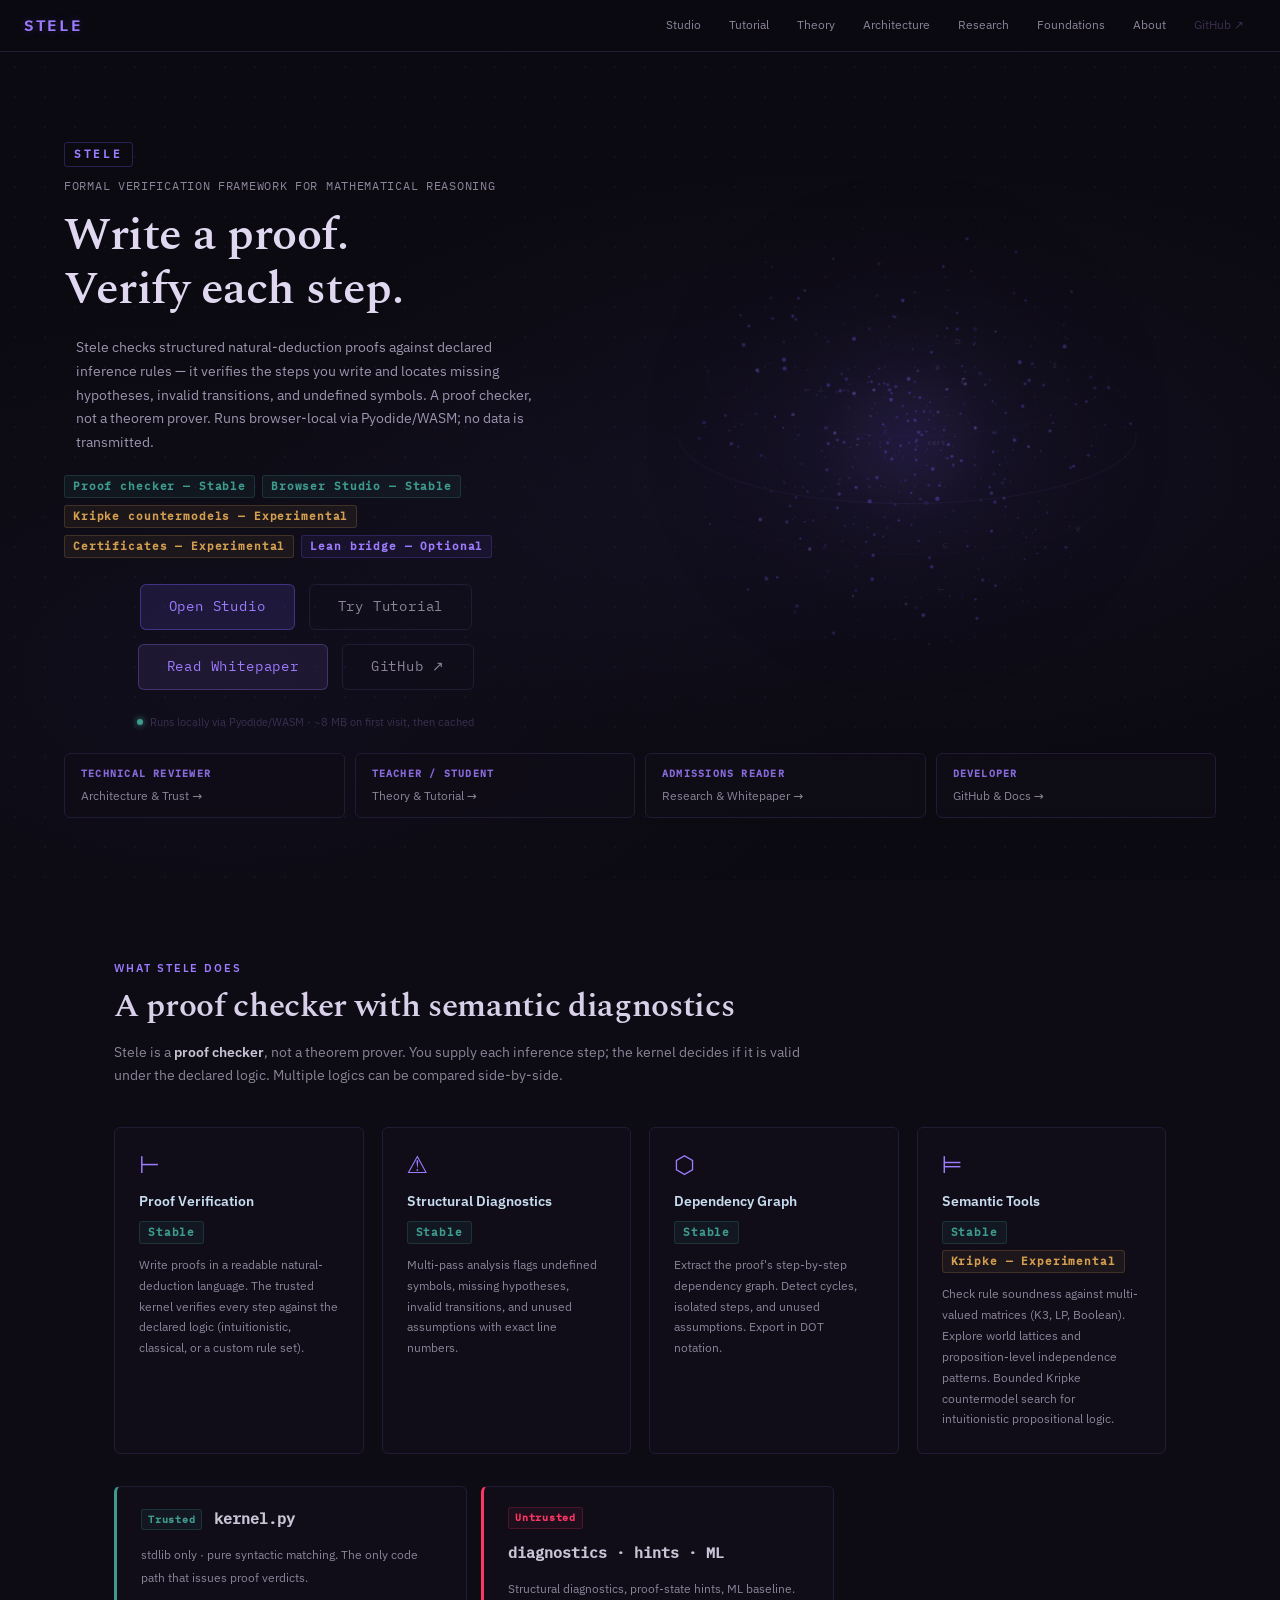
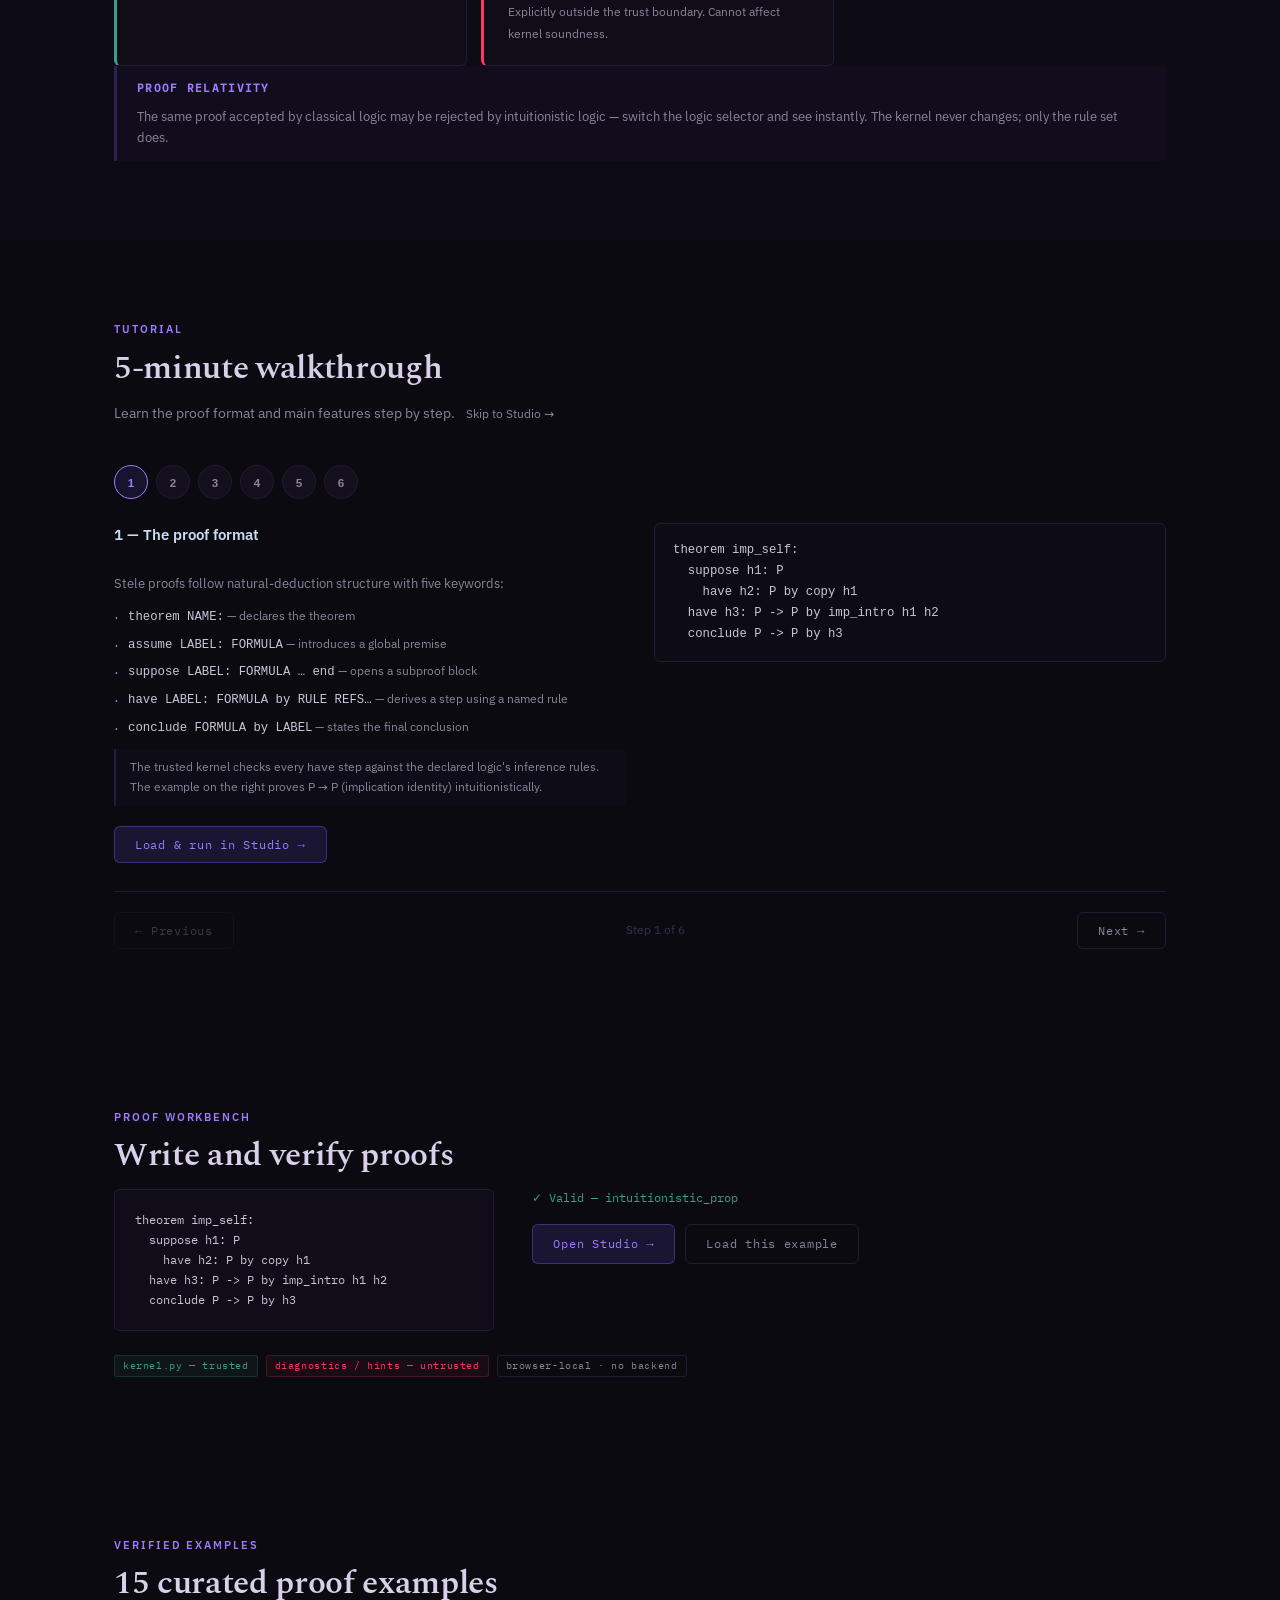
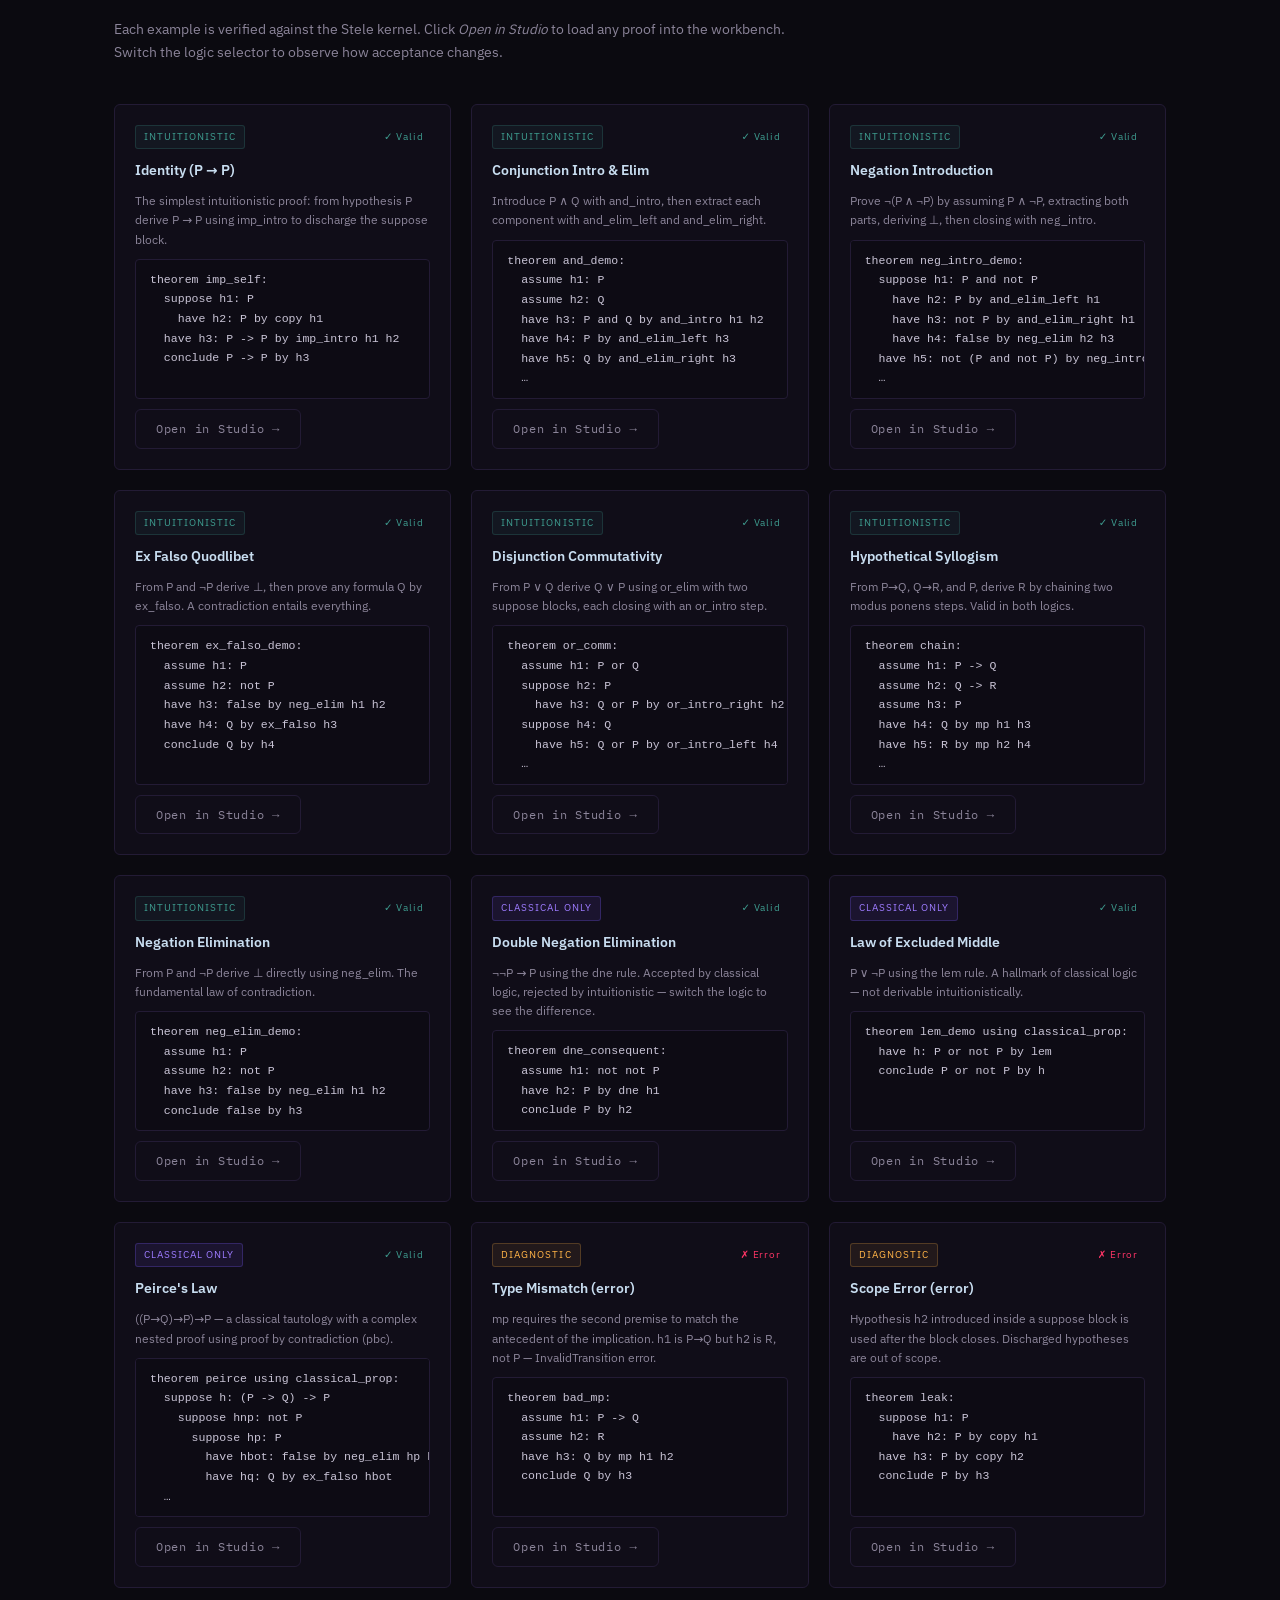
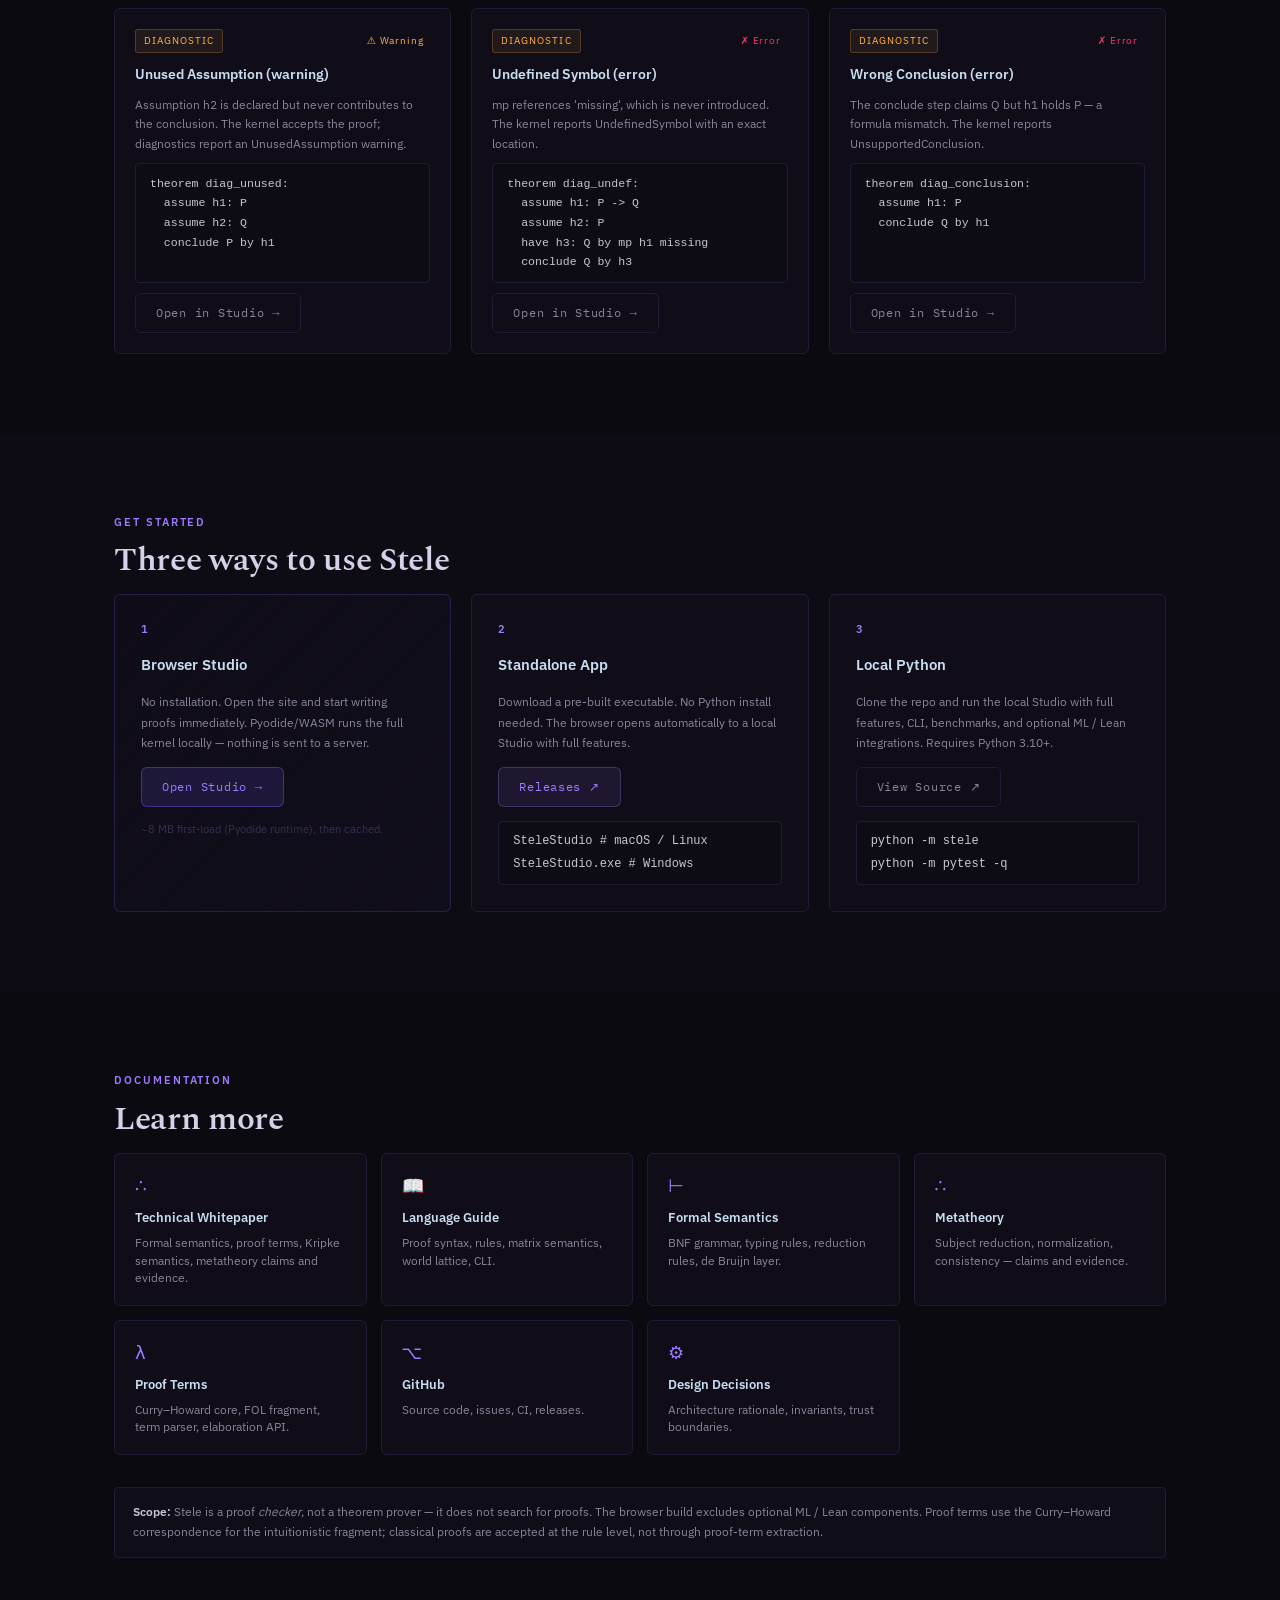
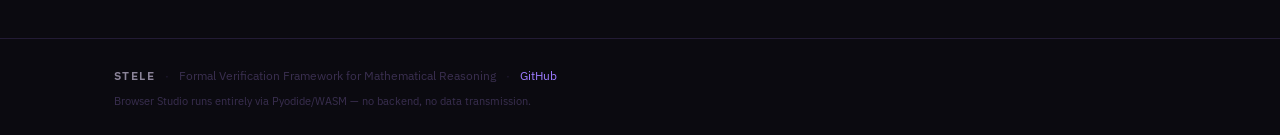
==== commit e099c9d4: "feat(design): amethyst visual system + academic typography + landing redesign Palette (tokens.css): " ====
--- a/site/index.html
+++ b/site/index.html
@@ -6,6 +6,8 @@
 <title>Stele — Formal Proof Verification in the Browser</title>
 <meta name="description"
   content="Stele is a formal verification framework for mathematical reasoning. Write structured natural-deduction proofs and verify them step by step — directly in your browser, no install required.">
+<!-- Self-hosted fonts (Spectral · IBM Plex Sans · IBM Plex Mono) -->
+<link rel="stylesheet" href="assets/fonts/fonts.css">
 <!-- Design tokens — load first so base CSS can selectively override -->
 <link rel="stylesheet" href="assets/tokens.css">
 <link rel="stylesheet" href="assets/stele_site.css">
@@ -61,12 +63,13 @@
       <div class="hero-brand-chip" aria-hidden="true">STELE</div>
       <p class="hero-eyebrow">Formal Verification Framework for Mathematical Reasoning</p>
       <h1 class="hero-headline" id="hero-heading">
-        Write a proof.<br>Check every rule.
+        Write a proof.<br>Verify each step.
       </h1>
       <p class="hero-desc">
-        Structured natural-deduction proof checking — browser-local via Pyodide/WASM.
-        The trusted kernel verifies each inference step against the declared logic.
-        No backend. Nothing transmitted. <em>Not a theorem prover.</em>
+        Stele checks structured natural-deduction proofs against declared inference
+        rules — it verifies the steps you write and locates missing hypotheses,
+        invalid transitions, and undefined symbols. A proof checker, not a theorem
+        prover. Runs browser-local via Pyodide/WASM; no data is transmitted.
       </p>
 
       <!-- Status evidence strip -->
--- a/site/assets/fonts/fonts.css
+++ b/site/assets/fonts/fonts.css
@@ -0,0 +1,139 @@
+/* Stele Self-Hosted Fonts
+   All fonts are OFL-licensed. woff2 files are in this directory.
+   License: OFL.txt (also in this directory).
+
+   Fonts:
+     Spectral         — mathematical serif headings (Production Type)
+     IBM Plex Sans    — precise grotesque UI/body (IBM)
+     IBM Plex Mono    — monospace for proofs, code, logic symbols (IBM)
+
+   Only the latin unicode subset is included to keep bundle size small.
+   The unicode-range descriptor limits loading to pages using these characters.
+*/
+
+/* ── Spectral (serif — headings, section titles) ────────────────────────── */
+
+@font-face {
+  font-family: 'Spectral';
+  font-style: normal;
+  font-weight: 400;
+  font-display: swap;
+  src: url('spectral-regular.woff2') format('woff2');
+  unicode-range: U+0000-00FF, U+0131, U+0152-0153, U+02BB-02BC, U+02C6,
+                 U+02DA, U+02DC, U+0304, U+0308, U+0329, U+2000-206F,
+                 U+20AC, U+2122, U+2191, U+2193, U+2212, U+2215,
+                 U+FEFF, U+FFFD;
+}
+
+@font-face {
+  font-family: 'Spectral';
+  font-style: normal;
+  font-weight: 500;
+  font-display: swap;
+  src: url('spectral-medium.woff2') format('woff2');
+  unicode-range: U+0000-00FF, U+0131, U+0152-0153, U+02BB-02BC, U+02C6,
+                 U+02DA, U+02DC, U+0304, U+0308, U+0329, U+2000-206F,
+                 U+20AC, U+2122, U+2191, U+2193, U+2212, U+2215,
+                 U+FEFF, U+FFFD;
+}
+
+@font-face {
+  font-family: 'Spectral';
+  font-style: normal;
+  font-weight: 600;
+  font-display: swap;
+  src: url('spectral-semibold.woff2') format('woff2');
+  unicode-range: U+0000-00FF, U+0131, U+0152-0153, U+02BB-02BC, U+02C6,
+                 U+02DA, U+02DC, U+0304, U+0308, U+0329, U+2000-206F,
+                 U+20AC, U+2122, U+2191, U+2193, U+2212, U+2215,
+                 U+FEFF, U+FFFD;
+}
+
+@font-face {
+  font-family: 'Spectral';
+  font-style: italic;
+  font-weight: 400;
+  font-display: swap;
+  src: url('spectral-italic.woff2') format('woff2');
+  unicode-range: U+0000-00FF, U+0131, U+0152-0153, U+02BB-02BC, U+02C6,
+                 U+02DA, U+02DC, U+0304, U+0308, U+0329, U+2000-206F,
+                 U+20AC, U+2122, U+2191, U+2193, U+2212, U+2215,
+                 U+FEFF, U+FFFD;
+}
+
+@font-face {
+  font-family: 'Spectral';
+  font-style: italic;
+  font-weight: 600;
+  font-display: swap;
+  src: url('spectral-semibold-italic.woff2') format('woff2');
+  unicode-range: U+0000-00FF, U+0131, U+0152-0153, U+02BB-02BC, U+02C6,
+                 U+02DA, U+02DC, U+0304, U+0308, U+0329, U+2000-206F,
+                 U+20AC, U+2122, U+2191, U+2193, U+2212, U+2215,
+                 U+FEFF, U+FFFD;
+}
+
+/* ── IBM Plex Sans (grotesque — UI, body text, prose) ───────────────────── */
+
+@font-face {
+  font-family: 'IBM Plex Sans';
+  font-style: normal;
+  font-weight: 400;
+  font-display: swap;
+  src: url('ibm-plex-sans-400.woff2') format('woff2');
+  unicode-range: U+0000-00FF, U+0131, U+0152-0153, U+02BB-02BC, U+02C6,
+                 U+02DA, U+02DC, U+0304, U+0308, U+0329, U+2000-206F,
+                 U+20AC, U+2122, U+2191, U+2193, U+2212, U+2215,
+                 U+FEFF, U+FFFD;
+}
+
+@font-face {
+  font-family: 'IBM Plex Sans';
+  font-style: normal;
+  font-weight: 500;
+  font-display: swap;
+  src: url('ibm-plex-sans-500.woff2') format('woff2');
+  unicode-range: U+0000-00FF, U+0131, U+0152-0153, U+02BB-02BC, U+02C6,
+                 U+02DA, U+02DC, U+0304, U+0308, U+0329, U+2000-206F,
+                 U+20AC, U+2122, U+2191, U+2193, U+2212, U+2215,
+                 U+FEFF, U+FFFD;
+}
+
+@font-face {
+  font-family: 'IBM Plex Sans';
+  font-style: normal;
+  font-weight: 600;
+  font-display: swap;
+  src: url('ibm-plex-sans-600.woff2') format('woff2');
+  unicode-range: U+0000-00FF, U+0131, U+0152-0153, U+02BB-02BC, U+02C6,
+                 U+02DA, U+02DC, U+0304, U+0308, U+0329, U+2000-206F,
+                 U+20AC, U+2122, U+2191, U+2193, U+2212, U+2215,
+                 U+FEFF, U+FFFD;
+}
+
+/* ── IBM Plex Mono (monospace — proofs, code, logic symbols) ────────────── */
+/* Note: covers ⊢ ⊨ ∀ ∃ ∧ ∨ ¬ → ↔ ⊥ ∴ ≡ ∈ and common math glyphs         */
+
+@font-face {
+  font-family: 'IBM Plex Mono';
+  font-style: normal;
+  font-weight: 400;
+  font-display: swap;
+  src: url('ibm-plex-mono-400.woff2') format('woff2');
+  unicode-range: U+0000-00FF, U+0131, U+0152-0153, U+02BB-02BC, U+02C6,
+                 U+02DA, U+02DC, U+0304, U+0308, U+0329, U+2000-206F,
+                 U+20AC, U+2122, U+2191, U+2193, U+2212, U+2215,
+                 U+FEFF, U+FFFD;
+}
+
+@font-face {
+  font-family: 'IBM Plex Mono';
+  font-style: normal;
+  font-weight: 500;
+  font-display: swap;
+  src: url('ibm-plex-mono-500.woff2') format('woff2');
+  unicode-range: U+0000-00FF, U+0131, U+0152-0153, U+02BB-02BC, U+02C6,
+                 U+02DA, U+02DC, U+0304, U+0308, U+0329, U+2000-206F,
+                 U+20AC, U+2122, U+2191, U+2193, U+2212, U+2215,
+                 U+FEFF, U+FFFD;
+}
--- a/site/assets/tokens.css
+++ b/site/assets/tokens.css
@@ -3,67 +3,77 @@
    Load BEFORE stele_site.css so stele_site.css can selectively override.
    Skeleton pages (theory/research/about/etc.) reference this file directly.
    See: docs/design-system.md §3
+
+   Palette: amethyst/graphite dominant. Cyan is a minimal accent only.
+   Fonts: Spectral (display serif) · IBM Plex Sans (body/UI) · IBM Plex Mono (proof/code)
 */
 
 :root {
-  /* ── Color: Base ──────────────────────────────────────────────────────── */
-  --bg:      #07090f;
-  --bg2:     #090c15;
-  --surface: #0d1220;
-  --surf2:   #111826;
-  --surf3:   #0a1018;
+  /* ── Color: Base (graphite with amethyst undertone) ──────────────────── */
+  --bg:      #0B0A10;   /* main background */
+  --bg2:     #0D0B13;   /* alt section bg */
+  --surface: #100D18;   /* card / panel surface */
+  --surf2:   #140F1D;   /* elevated surface */
+  --surf3:   #0D0B14;   /* deep surface (code bg) */
 
   /* ── Color: Borders ───────────────────────────────────────────────────── */
-  --border:  #1c2840;
-  --bord2:   #263450;
+  --border:  #231B35;   /* subtle border */
+  --bord2:   #2D2248;   /* hover / active border */
 
   /* ── Color: Text ─────────────────────────────────────────────────────── */
-  --text:          #b8cce0;   /* primary — contrast ≈10.5:1 on --bg ✓ WCAG AAA */
-  --text-secondary: #7fa0be;  /* secondary prose — contrast ≈5.6:1 on --bg ✓ */
-  --muted:         #5e7a8f;   /* contrast ≈4.8:1 on --bg ✓ WCAG AA */
-  --dim:           #283a54;   /* decorative/disabled only; not for body text */
+  --text:           #C9C4D6;  /* primary — warm lavender-white */
+  --text-secondary: #9D95B0;  /* secondary prose */
+  --muted:          #8B8499;  /* supporting text */
+  --dim:            #3A2F50;  /* decorative / disabled only; not for body text */
 
-  /* ── Color: Accents ───────────────────────────────────────────────────── */
-  --cyan:   #00e8ff;
-  --violet: #b06aff;
-  --green:  #00ff9f;
-  --red:    #ff3566;
-  --amber:  #ffb347;
+  /* ── Color: Accents (amethyst/graphite dominant; cyan = tiny accent) ──── */
+  --accent:      #7C5CFF;   /* primary amethyst */
+  --accent2:     #9D7BFF;   /* lighter amethyst */
+  --deep-violet: #3B2A6B;   /* deep violet bg accent */
+  --cyan:        #36D6FF;   /* minimal accent — sparingly only */
+  --violet:      #9D7BFF;   /* alias → --accent2, backward-compat */
+  --success:     #3E9C8F;   /* quiet violet-teal (replaces terminal-mint) */
+  --green:       #3E9C8F;   /* alias → --success */
+  --red:         #FF3566;
+  --amber:       #FFB347;
 
   /* ── Color: Status badges ─────────────────────────────────────────────── */
-  /* Stable — subdued sage green (not neon) */
-  --status-stable-bg:     rgba(82,201,122,.07);
-  --status-stable-fg:     #52c97a;
-  --status-stable-border: rgba(82,201,122,.20);
-  /* Experimental — muted amber (not neon) */
+  /* Stable — quiet violet-teal */
+  --status-stable-bg:     rgba(62,156,143,.08);
+  --status-stable-fg:     #3E9C8F;
+  --status-stable-border: rgba(62,156,143,.22);
+  /* Experimental — muted amber */
   --status-experimental-bg:     rgba(212,160,80,.07);
-  --status-experimental-fg:     #d4a050;
+  --status-experimental-fg:     #D4A050;
   --status-experimental-border: rgba(212,160,80,.20);
-  /* Optional */
-  --status-optional-bg:     rgba(176,106,255,.08);
-  --status-optional-fg:     #b06aff;
-  --status-optional-border: rgba(176,106,255,.22);
-  /* Demo */
-  --status-demo-bg:     rgba(0,232,255,.06);
-  --status-demo-fg:     #00e8ff;
-  --status-demo-border: rgba(0,232,255,.2);
-  /* Future */
-  --status-future-bg:     rgba(40,58,84,.5);
-  --status-future-fg:     #5e7a8f;
-  --status-future-border: rgba(40,58,84,.8);
-  /* Untrusted */
+  /* Optional — quiet amethyst */
+  --status-optional-bg:     rgba(124,92,255,.08);
+  --status-optional-fg:     #9D7BFF;
+  --status-optional-border: rgba(124,92,255,.22);
+  /* Demo — minimal cyan */
+  --status-demo-bg:     rgba(54,214,255,.05);
+  --status-demo-fg:     #36D6FF;
+  --status-demo-border: rgba(54,214,255,.18);
+  /* Future — dim graphite */
+  --status-future-bg:     rgba(58,47,80,.5);
+  --status-future-fg:     #8B8499;
+  --status-future-border: rgba(58,47,80,.8);
+  /* Untrusted — red */
   --status-untrusted-bg:     rgba(255,53,102,.06);
-  --status-untrusted-fg:     #ff3566;
+  --status-untrusted-fg:     #FF3566;
   --status-untrusted-border: rgba(255,53,102,.2);
 
   /* ── Typography ───────────────────────────────────────────────────────── */
-  --font-mono:    ui-monospace,"SF Mono","Cascadia Code",Consolas,monospace;
-  --font-sans:    system-ui,-apple-system,BlinkMacSystemFont,"Segoe UI",Helvetica,sans-serif;
-  --font-display: system-ui,-apple-system,BlinkMacSystemFont,"Segoe UI",Helvetica,sans-serif;
+  /* Spectral: mathematical serif for headings — load via assets/fonts/fonts.css */
+  --font-display: 'Spectral', 'Georgia', 'Times New Roman', serif;
+  /* IBM Plex Sans: precise grotesque for body text and UI */
+  --font-sans:    'IBM Plex Sans', system-ui, -apple-system, 'Segoe UI', sans-serif;
+  /* IBM Plex Mono: monospace for proofs, code, logic symbols */
+  --font-mono:    'IBM Plex Mono', 'SF Mono', 'Cascadia Code', Consolas, monospace;
 
   /* Aliases kept for backward-compat with stele_site.css */
-  --mono: ui-monospace,"SF Mono","Cascadia Code",Consolas,monospace;
-  --sans: system-ui,-apple-system,BlinkMacSystemFont,"Segoe UI",Helvetica,sans-serif;
+  --mono: 'IBM Plex Mono', 'SF Mono', 'Cascadia Code', Consolas, monospace;
+  --sans: 'IBM Plex Sans', system-ui, -apple-system, 'Segoe UI', sans-serif;
 
   /* Type scale */
   --text-xs:   0.72rem;
@@ -110,18 +120,18 @@
   --gap-feature: 18px;
   --section-gap: 80px; /* backward-compat alias */
 
-  /* ── Shape ────────────────────────────────────────────────────────────── */
+  /* ── Shape (slightly angular — ≤8px, no pills) ───────────────────────── */
   --radius-sm: 3px;
   --radius:    6px;  /* backward-compat alias */
   --radius-md: 6px;
-  --radius-lg: 10px;
+  --radius-lg: 8px;
 
   --border-width: 1px;
 
   /* Glows / shadows */
-  --glow-cyan:   0 0 18px rgba(0,232,255,.12);
-  --glow-green:  0 0 14px rgba(0,255,159,.12);
-  --glow-violet: 0 0 14px rgba(176,106,255,.12);
+  --glow-accent:  0 0 16px rgba(124,92,255,.18);
+  --glow-violet:  0 0 14px rgba(157,123,255,.14);
+  --glow-cyan:    0 0 12px rgba(54,214,255,.10);
 
   /* ── Motion ───────────────────────────────────────────────────────────── */
   --dur-fast:   120ms;
@@ -130,7 +140,6 @@
 
   --ease-default: ease;
   --ease-out:     cubic-bezier(0.2, 0, 0, 1);
-  /* --ease-spring: cubic-bezier(0.34, 1.56, 0.64, 1); — use sparingly */
 
   /* ── Z-index layers ───────────────────────────────────────────────────── */
   --z-base:     0;
--- a/site/assets/stele_site.css
+++ b/site/assets/stele_site.css
@@ -4,23 +4,27 @@
 
 /* ── Variables ─────────────────────────────────────────────────────────── */
 :root {
-  --bg:      #07090f;
-  --bg2:     #090c15;
-  --surface: #0d1220;
-  --surf2:   #111826;
-  --surf3:   #0a1018;
-  --border:  #1c2840;
-  --bord2:   #263450;
-  --text:    #b8cce0;
-  --muted:   #46586d;
-  --dim:     #283a54;
-  --cyan:    #00e8ff;
-  --violet:  #b06aff;
-  --green:   #00ff9f;
-  --red:     #ff3566;
-  --amber:   #ffb347;
-  --mono: ui-monospace,"SF Mono","Cascadia Code",Consolas,monospace;
-  --sans: system-ui,-apple-system,BlinkMacSystemFont,"Segoe UI",Helvetica,sans-serif;
+  --bg:      #0B0A10;
+  --bg2:     #0D0B13;
+  --surface: #100D18;
+  --surf2:   #140F1D;
+  --surf3:   #0D0B14;
+  --border:  #231B35;
+  --bord2:   #2D2248;
+  --text:    #C9C4D6;
+  --muted:   #8B8499;
+  --dim:     #3A2F50;
+  --accent:  #7C5CFF;
+  --accent2: #9D7BFF;
+  --cyan:    #36D6FF;
+  --violet:  #9D7BFF;
+  --success: #3E9C8F;
+  --green:   #3E9C8F;
+  --red:     #FF3566;
+  --amber:   #FFB347;
+  --mono: 'IBM Plex Mono','SF Mono','Cascadia Code',Consolas,monospace;
+  --sans: 'IBM Plex Sans',system-ui,-apple-system,'Segoe UI',sans-serif;
+  --display: 'Spectral','Georgia','Times New Roman',serif;
   --section-gap: 80px;
   --radius: 6px;
 }
@@ -31,13 +35,13 @@
 body {
   background: var(--bg);
   color: var(--text);
-  font-family: var(--mono);
+  font-family: var(--sans);
   line-height: 1.6;
   -webkit-font-smoothing: antialiased;
 }
-a { color: var(--cyan); text-decoration: none; }
+a { color: var(--accent2); text-decoration: none; }
 a:hover { text-decoration: underline; }
-:focus-visible { outline: 2px solid var(--cyan); outline-offset: 3px; border-radius: 2px; }
+:focus-visible { outline: 2px solid var(--accent); outline-offset: 3px; border-radius: 2px; }
 button:disabled { opacity: 0.38; cursor: not-allowed; }
 .sr-only {
   position: absolute; width: 1px; height: 1px; padding: 0;
@@ -50,7 +54,7 @@
   content: ''; position: fixed; inset: 0; pointer-events: none; z-index: 9990;
   background: repeating-linear-gradient(
     0deg, transparent 0, transparent 3px,
-    rgba(0,232,255,.008) 3px, rgba(0,232,255,.008) 4px
+    rgba(124,92,255,.006) 3px, rgba(124,92,255,.006) 4px
   );
 }
 @media (prefers-reduced-motion: reduce) { body::before { display: none; } }
@@ -67,12 +71,12 @@
 
 .section-label {
   font-size: .72rem; letter-spacing: .18em; text-transform: uppercase;
-  color: var(--cyan); margin-bottom: 10px; font-weight: 600;
+  color: var(--accent2); margin-bottom: 10px; font-weight: 600;
 }
 .section-heading {
-  font-family: var(--sans); font-size: clamp(1.5rem, 3vw, 2.2rem);
-  font-weight: 700; color: #d8eaf8; line-height: 1.2;
-  margin-bottom: 14px;
+  font-family: var(--display); font-size: clamp(1.5rem, 3vw, 2.2rem);
+  font-weight: 600; color: #D8D0E8; line-height: 1.2;
+  margin-bottom: 14px; letter-spacing: -0.01em;
 }
 .section-sub {
   font-size: .9rem; color: var(--muted); max-width: 700px;
@@ -89,18 +93,18 @@
   text-decoration: none; white-space: nowrap;
 }
 .btn-primary {
-  background: rgba(0,232,255,.12); color: var(--cyan);
-  border-color: rgba(0,232,255,.35);
+  background: rgba(124,92,255,.14); color: var(--accent2);
+  border-color: rgba(124,92,255,.38);
 }
 .btn-primary:hover:not(:disabled) {
-  background: rgba(0,232,255,.22); box-shadow: 0 0 12px rgba(0,232,255,.2);
+  background: rgba(124,92,255,.24); box-shadow: 0 0 14px rgba(124,92,255,.22);
   text-decoration: none;
 }
 .btn-secondary {
-  background: rgba(176,106,255,.1); color: var(--violet);
-  border-color: rgba(176,106,255,.3);
-}
-.btn-secondary:hover:not(:disabled) { background: rgba(176,106,255,.2); text-decoration: none; }
+  background: rgba(157,123,255,.1); color: var(--accent2);
+  border-color: rgba(157,123,255,.28);
+}
+.btn-secondary:hover:not(:disabled) { background: rgba(157,123,255,.2); text-decoration: none; }
 .btn-ghost { background: none; color: var(--muted); border-color: var(--border); }
 .btn-ghost:hover:not(:disabled) { color: var(--text); border-color: var(--bord2); text-decoration: none; }
 
@@ -109,13 +113,14 @@
   position: sticky; top: 0; z-index: 200;
   display: flex; align-items: center; justify-content: space-between;
   padding: 0 24px; height: 52px;
-  background: rgba(7,9,15,.92); backdrop-filter: blur(12px);
+  background: rgba(11,10,16,.92); backdrop-filter: blur(12px);
   border-bottom: 1px solid var(--border);
 }
 .nav-brand {
   font-size: 1rem; font-weight: 700; letter-spacing: .18em;
-  color: var(--cyan); text-decoration: none;
-  text-shadow: 0 0 10px rgba(0,232,255,.35);
+  color: var(--accent2); text-decoration: none;
+  text-shadow: 0 0 10px rgba(124,92,255,.3);
+  font-family: var(--mono);
 }
 .nav-links {
   display: flex; align-items: center; gap: 4px;
@@ -135,7 +140,7 @@
   min-height: 92vh; display: flex; align-items: center;
   padding: 80px 0;
   background: radial-gradient(ellipse at 50% 0%,
-    rgba(0,232,255,.04) 0%, transparent 65%);
+    rgba(124,92,255,.06) 0%, transparent 65%);
 }
 
 /* Mathematical symbol cascade */
@@ -148,7 +153,7 @@
   left: var(--x);
   bottom: 8%;
   font-size: var(--fs, 1rem);
-  color: var(--cyan);
+  color: var(--accent2);
   opacity: 0;
   animation: symbol-rise 9s ease-in-out infinite;
   animation-delay: var(--d, 0s);
@@ -175,19 +180,19 @@
   color: var(--muted); margin-bottom: 16px;
 }
 .hero-brand {
-  font-family: var(--sans);
+  font-family: var(--mono);
   font-size: clamp(3rem, 8vw, 6rem);
   font-weight: 800; letter-spacing: .1em;
-  color: #d8eaf8;
+  color: #D8D0E8;
   text-shadow:
-    0 0 40px rgba(0,232,255,.25),
-    0 0 80px rgba(0,232,255,.08);
+    0 0 40px rgba(124,92,255,.22),
+    0 0 80px rgba(124,92,255,.08);
   margin-bottom: 18px; line-height: 1;
 }
 .hero-tagline {
   font-family: var(--sans);
   font-size: clamp(1.1rem, 2.5vw, 1.6rem);
-  color: var(--cyan); margin-bottom: 20px; font-weight: 300;
+  color: var(--accent2); margin-bottom: 20px; font-weight: 300;
   letter-spacing: .03em;
 }
 .hero-desc {
@@ -205,8 +210,8 @@
 }
 .notice-dot {
   width: 6px; height: 6px; border-radius: 50%;
-  background: var(--green); flex-shrink: 0;
-  box-shadow: 0 0 6px var(--green);
+  background: var(--success); flex-shrink: 0;
+  box-shadow: 0 0 6px var(--success);
   animation: pulse-dot 2.5s ease-in-out infinite;
 }
 @keyframes pulse-dot {
@@ -227,11 +232,11 @@
   transition: border-color .2s, box-shadow .2s;
 }
 .feature-card:hover {
-  border-color: rgba(0,232,255,.2);
-  box-shadow: 0 0 18px rgba(0,232,255,.04);
+  border-color: rgba(124,92,255,.25);
+  box-shadow: 0 0 18px rgba(124,92,255,.06);
 }
 .feature-icon {
-  font-size: 1.6rem; color: var(--cyan);
+  font-size: 1.6rem; color: var(--accent2);
   margin-bottom: 14px; line-height: 1;
 }
 .feature-title {
@@ -241,13 +246,13 @@
 .feature-desc { font-size: .82rem; color: var(--muted); line-height: 1.7; }
 
 .what-callout {
-  padding: 14px 20px; background: rgba(0,232,255,.04);
-  border-left: 3px solid rgba(0,232,255,.3); border-radius: 0 4px 4px 0;
+  padding: 14px 20px; background: rgba(124,92,255,.04);
+  border-left: 3px solid rgba(124,92,255,.25); border-radius: 0 4px 4px 0;
   font-size: .84rem; color: var(--muted); line-height: 1.65;
 }
 .callout-label {
   display: block; font-size: .7rem; letter-spacing: .14em;
-  text-transform: uppercase; color: var(--cyan); margin-bottom: 5px;
+  text-transform: uppercase; color: var(--accent2); margin-bottom: 5px;
 }
 
 /* ── Studio section ────────────────────────────────────────────────────── */
@@ -270,7 +275,7 @@
 .loading-bar-wrap {
   width: 260px; height: 2px; background: var(--border); border-radius: 1px;
 }
-.loading-bar { height: 100%; width: 0; background: var(--cyan); border-radius: 1px; transition: width .4s ease; }
+.loading-bar { height: 100%; width: 0; background: var(--accent); border-radius: 1px; transition: width .4s ease; }
 .studio-loading-note { font-size: .72rem; color: var(--dim); }
 
 .studio-chrome {
@@ -281,21 +286,21 @@
 /* Privacy bar */
 .privacy-bar {
   display: flex; align-items: center; gap: 8px; flex-wrap: wrap;
-  padding: 8px 18px; background: rgba(0,255,159,.04);
-  border-bottom: 1px solid rgba(0,255,159,.1);
+  padding: 8px 18px; background: rgba(62,156,143,.04);
+  border-bottom: 1px solid rgba(62,156,143,.12);
   font-size: .73rem; color: var(--muted);
 }
-.privacy-bar strong { color: var(--green); }
+.privacy-bar strong { color: var(--success); }
 .privacy-badge {
   margin-left: auto; font-size: .67rem; padding: 2px 7px;
-  border-radius: 3px; background: rgba(0,255,159,.1); color: var(--green);
-  border: 1px solid rgba(0,255,159,.2);
+  border-radius: 3px; background: rgba(62,156,143,.1); color: var(--success);
+  border: 1px solid rgba(62,156,143,.22); font-family: var(--mono);
 }
 
 /* Studio status bar */
 .studio-status-bar {
   padding: 5px 18px; font-size: .74rem; color: var(--muted);
-  background: rgba(0,232,255,.04); border-bottom: 1px solid var(--border);
+  background: rgba(124,92,255,.03); border-bottom: 1px solid var(--border);
 }
 
 /* Tab bar */
@@ -311,7 +316,7 @@
   transition: color .15s, border-color .15s; white-space: nowrap;
 }
 .tab-btn:hover { color: var(--text); }
-.tab-btn.active { color: var(--cyan); border-bottom-color: var(--cyan); }
+.tab-btn.active { color: var(--accent2); border-bottom-color: var(--accent2); }
 
 /* Main panels */
 .main { padding: 20px 24px; }
@@ -325,14 +330,14 @@
 .toolbar label { font-size: .78rem; color: var(--muted); }
 .kbd-hint { font-size: .7rem; color: var(--dim); }
 .panel-intro { font-size: .82rem; color: var(--muted); max-width: 660px; }
-.panel-intro a { color: var(--cyan); }
+.panel-intro a { color: var(--accent2); }
 
 select {
   background: var(--surf2); color: var(--text);
   border: 1px solid var(--border); border-radius: 4px;
   padding: 6px 10px; font-family: var(--mono); font-size: .8rem; cursor: pointer;
 }
-select:focus-visible { outline: 2px solid var(--cyan); }
+select:focus-visible { outline: 2px solid var(--accent); }
 
 .proof-editor {
   width: 100%; min-height: 260px; padding: 14px;
@@ -350,7 +355,7 @@
   white-space: pre-wrap; word-break: break-all; display: none;
 }
 .result-box.show { display: block; }
-.result-ok  { border-color: rgba(0,255,159,.3);  color: var(--green); }
+.result-ok  { border-color: rgba(62,156,143,.3);  color: var(--success); }
 .result-err { border-color: rgba(255,53,102,.3); color: var(--red); }
 .result-info { color: var(--muted); }
 
@@ -363,7 +368,7 @@
   font-size: .78rem; color: var(--muted); line-height: 1.9;
 }
 .lang-ref-body code { color: var(--text); }
-.r-i { color: var(--cyan) !important; }
+.r-i { color: var(--accent2) !important; }
 .r-c { color: var(--violet) !important; }
 
 /* Diagnostics */
@@ -371,7 +376,7 @@
 .diag-item { padding: 10px 14px; border-radius: 4px; font-size: .82rem; border-left: 3px solid; }
 .diag-item.error   { background: rgba(255,53,102,.07);  border-color: var(--red);   }
 .diag-item.warning { background: rgba(255,179,71,.07);  border-color: var(--amber); }
-.diag-item.info    { background: rgba(0,232,255,.05);   border-color: var(--cyan);  }
+.diag-item.info    { background: rgba(124,92,255,.05);   border-color: var(--accent2);  }
 .diag-code { font-size: .72rem; color: var(--muted); margin-bottom: 2px; }
 .diag-msg  { color: var(--text); }
 .diag-line { font-size: .7rem; color: var(--dim); margin-top: 3px; }
@@ -384,7 +389,7 @@
 }
 .graph-nodes { margin-top: 14px; display: grid; grid-template-columns: repeat(auto-fill, minmax(200px, 1fr)); gap: 8px; }
 .graph-node { padding: 8px 12px; border: 1px solid var(--border); border-radius: 4px; font-size: .78rem; background: var(--surf2); }
-.graph-node .lbl { color: var(--cyan); font-weight: bold; }
+.graph-node .lbl { color: var(--accent2); font-weight: bold; }
 .graph-node .knd { color: var(--muted); font-size: .7rem; }
 .graph-node .frm { color: var(--text); margin-top: 2px; }
 
@@ -394,13 +399,13 @@
 .soundness-table { width: 100%; border-collapse: collapse; font-size: .8rem; margin-top: 12px; }
 .soundness-table th { text-align: left; padding: 6px 10px; color: var(--muted); border-bottom: 1px solid var(--border); font-weight: normal; }
 .soundness-table td { padding: 6px 10px; border-bottom: 1px solid var(--surf2); }
-.sound   { color: var(--green); }
-.unsound { color: var(--red);   }
+.sound   { color: var(--success); }
+.unsound { color: var(--red);    }
 .skipped { color: var(--dim);   }
 .lattice-table { width: 100%; border-collapse: collapse; font-size: .82rem; margin-top: 12px; }
 .lattice-table th { text-align: left; padding: 6px 10px; color: var(--muted); border-bottom: 1px solid var(--border); font-weight: normal; }
 .lattice-table td { padding: 7px 10px; border-bottom: 1px solid var(--surf2); }
-.status-PROVABLE    { color: var(--green);  }
+.status-PROVABLE    { color: var(--success);  }
 .status-REFUTABLE   { color: var(--red);    }
 .status-BOTH        { color: var(--violet); }
 .status-INDEPENDENT { color: var(--amber);  }
@@ -413,8 +418,8 @@
 /* Examples panel */
 .example-grid { display: grid; grid-template-columns: repeat(auto-fill, minmax(220px, 1fr)); gap: 10px; margin-top: 14px; }
 .example-card { padding: 12px 14px; background: var(--surf2); border: 1px solid var(--border); border-radius: 4px; cursor: pointer; transition: border-color .15s; }
-.example-card:hover { border-color: var(--cyan); }
-.example-card .ex-name { color: var(--cyan); font-size: .82rem; margin-bottom: 4px; }
+.example-card:hover { border-color: var(--accent2); }
+.example-card .ex-name { color: var(--accent2); font-size: .82rem; margin-bottom: 4px; }
 .example-card .ex-desc { color: var(--muted); font-size: .74rem; line-height: 1.4; }
 .dim-text { color: var(--dim); font-size: .82rem; }
 
@@ -435,8 +440,8 @@
   font-size: .68rem; letter-spacing: .1em; text-transform: uppercase;
   padding: 3px 8px; border-radius: 3px; display: inline-block; width: fit-content;
 }
-.tag-valid     { background: rgba(0,255,159,.08); color: var(--green);  border: 1px solid rgba(0,255,159,.2); }
-.tag-classical { background: rgba(176,106,255,.1); color: var(--violet); border: 1px solid rgba(176,106,255,.25); }
+.tag-valid     { background: rgba(62,156,143,.08); color: var(--success); border: 1px solid rgba(62,156,143,.22); }
+.tag-classical { background: rgba(124,92,255,.1); color: var(--accent2); border: 1px solid rgba(124,92,255,.25); }
 .tag-invalid   { background: rgba(255,53,102,.08); color: var(--red);   border: 1px solid rgba(255,53,102,.2); }
 .tag-diag      { background: rgba(255,179,71,.08);  color: var(--amber); border: 1px solid rgba(255,179,71,.22); }
 .gcard-title { font-family: var(--sans); font-size: .92rem; font-weight: 600; color: #c8ddf0; }
@@ -453,7 +458,7 @@
   font-size: .68rem; letter-spacing: .08em; padding: 2px 7px;
   border-radius: 3px; margin-left: auto;
 }
-.gcard-exp-pass { color: var(--green); }
+.gcard-exp-pass { color: var(--success); }
 .gcard-exp-warn { color: var(--amber); }
 .gcard-exp-fail { color: var(--red);   }
 
@@ -475,7 +480,7 @@
 }
 .tut-dot:hover:not([disabled]) { border-color: var(--bord2); color: var(--text); }
 .tut-dot.active {
-  background: rgba(0,232,255,.15); border-color: var(--cyan); color: var(--cyan);
+  background: rgba(124,92,255,.12); border-color: var(--accent2); color: var(--accent2);
 }
 .tut-step { display: none; }
 .tut-step.active {
@@ -498,16 +503,16 @@
   font-size: .82rem; color: var(--muted); padding-left: 14px; position: relative;
 }
 .tstep-keywords li::before {
-  content: '·'; position: absolute; left: 0; color: var(--cyan); font-size: 1rem;
+  content: '·'; position: absolute; left: 0; color: var(--accent2); font-size: 1rem;
 }
 .tstep-keywords code  { color: var(--text); }
 .tstep-keywords strong { color: var(--text); }
 .tstep-note {
-  font-size: .78rem; color: var(--dim); padding: 9px 14px;
-  background: rgba(0,232,255,.03); border-left: 2px solid rgba(0,232,255,.2);
+  font-size: .78rem; color: var(--muted); padding: 9px 14px;
+  background: rgba(124,92,255,.03); border-left: 2px solid rgba(124,92,255,.2);
   border-radius: 0 4px 4px 0; line-height: 1.6; margin-top: 4px;
 }
-.tstep-note a { color: var(--cyan); }
+.tstep-note a { color: var(--accent2); }
 .tstep-actions { display: flex; gap: 10px; flex-wrap: wrap; margin-top: 6px; }
 .tstep-code {
   background: var(--surf3); border: 1px solid var(--border);
@@ -540,14 +545,14 @@
   border-radius: var(--radius); padding: 22px;
   display: flex; flex-direction: column; gap: 12px;
 }
-.tstep-nc-icon  { font-size: 1.4rem; color: var(--cyan); }
+.tstep-nc-icon  { font-size: 1.4rem; color: var(--accent2); }
 .tstep-nc-title {
   font-family: var(--sans); font-size: .9rem; font-weight: 600; color: #c8ddf0;
 }
 .tstep-nc-desc  { font-size: .8rem; color: var(--muted); line-height: 1.6; flex: 1; }
 .tstep-nc-btn   { align-self: flex-start; }
 /* Inline colours for step 4 */
-.clr-ok  { color: var(--green); }
+.clr-ok  { color: var(--success); }
 .clr-err { color: var(--red);   }
 
 /* ── Quickstart ────────────────────────────────────────────────────────── */
@@ -563,12 +568,12 @@
   transition: border-color .2s;
 }
 .qs-card--featured {
-  border-color: rgba(0,232,255,.25);
-  background: linear-gradient(135deg, var(--surface) 0%, rgba(0,232,255,.03) 100%);
+  border-color: rgba(124,92,255,.22);
+  background: linear-gradient(135deg, var(--surface) 0%, rgba(124,92,255,.04) 100%);
 }
 .qs-num {
   font-size: .72rem; letter-spacing: .18em; text-transform: uppercase;
-  color: var(--cyan); font-weight: 700;
+  color: var(--accent2); font-weight: 700;
 }
 .qs-title { font-family: var(--sans); font-size: 1rem; font-weight: 600; color: #c8ddf0; }
 .qs-desc  { font-size: .82rem; color: var(--muted); line-height: 1.7; }
@@ -596,7 +601,7 @@
 .doc-title { font-size: .88rem; font-weight: 600; color: #c8ddf0; }
 .doc-desc  { font-size: .78rem; color: var(--muted); line-height: 1.5; }
 .scope-note {
-  padding: 14px 18px; background: rgba(0,232,255,.03);
+  padding: 14px 18px; background: rgba(124,92,255,.03);
   border: 1px solid var(--border); border-radius: 4px;
   font-size: .8rem; color: var(--muted); line-height: 1.7;
 }
@@ -646,15 +651,15 @@
   padding: clamp(3rem, 8vh, 5rem) clamp(1.5rem, 5vw, 6rem) clamp(2rem, 5vh, 3.5rem);
   min-height: min(92vh, 940px);
   background-image:
-    radial-gradient(ellipse at 68% 50%, rgba(176,106,255,.07) 0%, transparent 52%),
-    radial-gradient(ellipse at 18% 75%, rgba(176,106,255,.04) 0%, transparent 42%),
-    radial-gradient(rgba(176,106,255,.07) 1px, transparent 1px);
+    radial-gradient(ellipse at 68% 50%, rgba(124,92,255,.08) 0%, transparent 52%),
+    radial-gradient(ellipse at 18% 75%, rgba(124,92,255,.05) 0%, transparent 42%),
+    radial-gradient(rgba(124,92,255,.07) 1px, transparent 1px);
   background-size: auto, auto, 30px 30px;
   background-color: var(--bg);
 }
 
-/* Override hero symbol cascade color to dim violet (not cyan) */
-.hero-symbols span { color: rgba(176,106,255,.055); }
+/* Override hero symbol cascade color to dim amethyst */
+.hero-symbols span { color: rgba(124,92,255,.055); }
 
 .hero-inner {
   position: relative; z-index: 1;
@@ -683,9 +688,9 @@
   letter-spacing: 0.26em;
   text-transform: uppercase;
   font-weight: 700;
-  color: var(--violet);
+  color: var(--accent2);
   padding: 3px 9px;
-  border: 1px solid rgba(176,106,255,.28);
+  border: 1px solid rgba(124,92,255,.28);
   border-radius: 3px;
   margin-bottom: 10px;
 }
@@ -701,12 +706,12 @@
 
 /* Main hero headline */
 .hero-headline {
-  font-family: var(--sans);
+  font-family: var(--display);
   font-size: clamp(1.8rem, 3.6vw, 3.4rem);
-  font-weight: 700;
-  color: #e8f0f8;
-  line-height: 1.15;
-  letter-spacing: -0.025em;
+  font-weight: 600;
+  color: #E0D8F0;
+  line-height: 1.18;
+  letter-spacing: -0.01em;
   margin-bottom: 20px;
 }
 
@@ -755,7 +760,7 @@
 
 .audience-card {
   padding: 12px 16px;
-  background: rgba(13,18,32,.7);
+  background: rgba(16,13,24,.7);
   border: 1px solid var(--border);
   border-radius: var(--radius);
   text-decoration: none;
@@ -766,15 +771,15 @@
   backdrop-filter: blur(4px);
 }
 .audience-card:hover {
-  border-color: rgba(176,106,255,.35);
-  background: rgba(13,18,32,.9);
+  border-color: rgba(124,92,255,.32);
+  background: rgba(16,13,24,.9);
   text-decoration: none;
 }
 .audience-card-role {
   font-size: .68rem;
   letter-spacing: .12em;
   text-transform: uppercase;
-  color: rgba(176,106,255,.85);
+  color: rgba(157,123,255,.85);
   font-weight: 600;
   font-family: var(--mono);
 }
--- a/site/assets/components.css
+++ b/site/assets/components.css
@@ -14,9 +14,9 @@
   top: -100%;
   left: var(--space-4);
   background: var(--surface);
-  color: var(--cyan);
+  color: var(--accent);
   padding: var(--space-2) var(--space-4);
-  border: 1px solid var(--cyan);
+  border: 1px solid var(--accent);
   border-radius: var(--radius-sm);
   font-family: var(--font-mono);
   font-size: var(--text-sm);
@@ -29,7 +29,7 @@
 
 /* Consistent focus ring — reinforces stele_site.css :focus-visible */
 :focus-visible {
-  outline: 2px solid var(--cyan);
+  outline: 2px solid var(--accent);
   outline-offset: 3px;
   border-radius: var(--radius-sm);
 }
@@ -228,9 +228,9 @@
   font-family: var(--font-mono);
   font-size: var(--text-2xl);
   font-weight: 800;
-  color: var(--cyan);
+  color: var(--accent2);
   line-height: var(--lh-tight);
-  text-shadow: 0 0 20px rgba(0,232,255,.2);
+  text-shadow: 0 0 20px rgba(124,92,255,.2);
   margin-bottom: var(--space-2);
 }
 .metric-label {
@@ -269,11 +269,11 @@
 }
 
 .callout-info {
-  background: rgba(0,232,255,.04);
-  border-color: rgba(0,232,255,.3);
-  color: var(--muted);
-}
-.callout-info .callout-label { color: var(--cyan); }
+  background: rgba(124,92,255,.04);
+  border-color: rgba(124,92,255,.25);
+  color: var(--muted);
+}
+.callout-info .callout-label { color: var(--accent2); }
 
 .callout-warning {
   background: rgba(255,179,71,.05);
@@ -283,11 +283,11 @@
 .callout-warning .callout-label { color: var(--amber); }
 
 .callout-success {
-  background: rgba(0,255,159,.04);
-  border-color: rgba(0,255,159,.3);
-  color: var(--muted);
-}
-.callout-success .callout-label { color: var(--green); }
+  background: rgba(62,156,143,.04);
+  border-color: rgba(62,156,143,.28);
+  color: var(--muted);
+}
+.callout-success .callout-label { color: var(--success); }
 
 .callout-untrusted {
   background: rgba(255,53,102,.04);
@@ -312,7 +312,7 @@
   overflow-x: auto;
   white-space: pre;
 }
-.proof-snippet .ps-keyword { color: var(--cyan); }
+.proof-snippet .ps-keyword { color: var(--accent2); }
 .proof-snippet .ps-label   { color: var(--violet); }
 .proof-snippet .ps-rule    { color: var(--amber); }
 .proof-snippet .ps-formula { color: var(--text-secondary); }
@@ -376,7 +376,7 @@
   font-family: var(--font-sans);
   font-size: var(--text-md);
   font-weight: 600;
-  color: #c8ddf0;
+  color: #D0C8E0;
 }
 .doc-link-desc {
   font-family: var(--font-sans);
@@ -412,9 +412,9 @@
 .tab-switch-btn:hover { color: var(--text); border-color: var(--bord2); }
 .tab-switch-btn[aria-selected="true"],
 .tab-switch-btn.active {
-  color: var(--cyan);
-  border-color: rgba(0,232,255,.35);
-  background: rgba(0,232,255,.07);
+  color: var(--accent2);
+  border-color: rgba(124,92,255,.32);
+  background: rgba(124,92,255,.08);
 }
 .tab-switch-panel { display: none; }
 .tab-switch-panel.active { display: block; }
@@ -445,9 +445,10 @@
   color: var(--text);
 }
 .prose-body h1, .prose-body h2, .prose-body h3 {
-  font-family: var(--font-sans);
-  color: #d8eaf8;
+  font-family: var(--font-display);
+  color: #D8D0E8;
   line-height: var(--lh-tight);
+  font-weight: 600;
 }
 .prose-body p { margin-bottom: var(--space-4); }
 .prose-body code {
--- a/site/assets/visuals.css
+++ b/site/assets/visuals.css
@@ -18,8 +18,8 @@
 
 /* Conclusion node pulse — gated on reduced-motion */
 @keyframes conclude-pulse {
-  0%, 100% { filter: drop-shadow(0 0 6px rgba(0,255,159,.4)); }
-  50%       { filter: drop-shadow(0 0 14px rgba(0,255,159,.7)); }
+  0%, 100% { filter: drop-shadow(0 0 6px rgba(62,156,143,.4)); }
+  50%       { filter: drop-shadow(0 0 14px rgba(124,92,255,.6)); }
 }
 
 .stele-conclude-pulse {
@@ -59,7 +59,7 @@
 .logic-symbol-field__symbol {
   position: absolute;
   font-family: var(--font-mono, monospace);
-  color: var(--cyan, #00e8ff);
+  color: var(--accent2, #9D7BFF);
   opacity: 0.035;
   font-size: var(--sym-fs, 1rem);
   line-height: 1;
@@ -91,14 +91,14 @@
 
 /* World nodes */
 .kripke-world {
-  fill: var(--surface, #0d1220);
-  stroke: rgba(176,106,255,.5);
+  fill: var(--surface, #100D18);
+  stroke: rgba(124,92,255,.5);
   stroke-width: 1.5;
 }
 
 /* Accessibility relation arrows */
 .kripke-edge {
-  stroke: rgba(176,106,255,.3);
+  stroke: rgba(124,92,255,.3);
   stroke-width: 1.5;
   fill: none;
 }
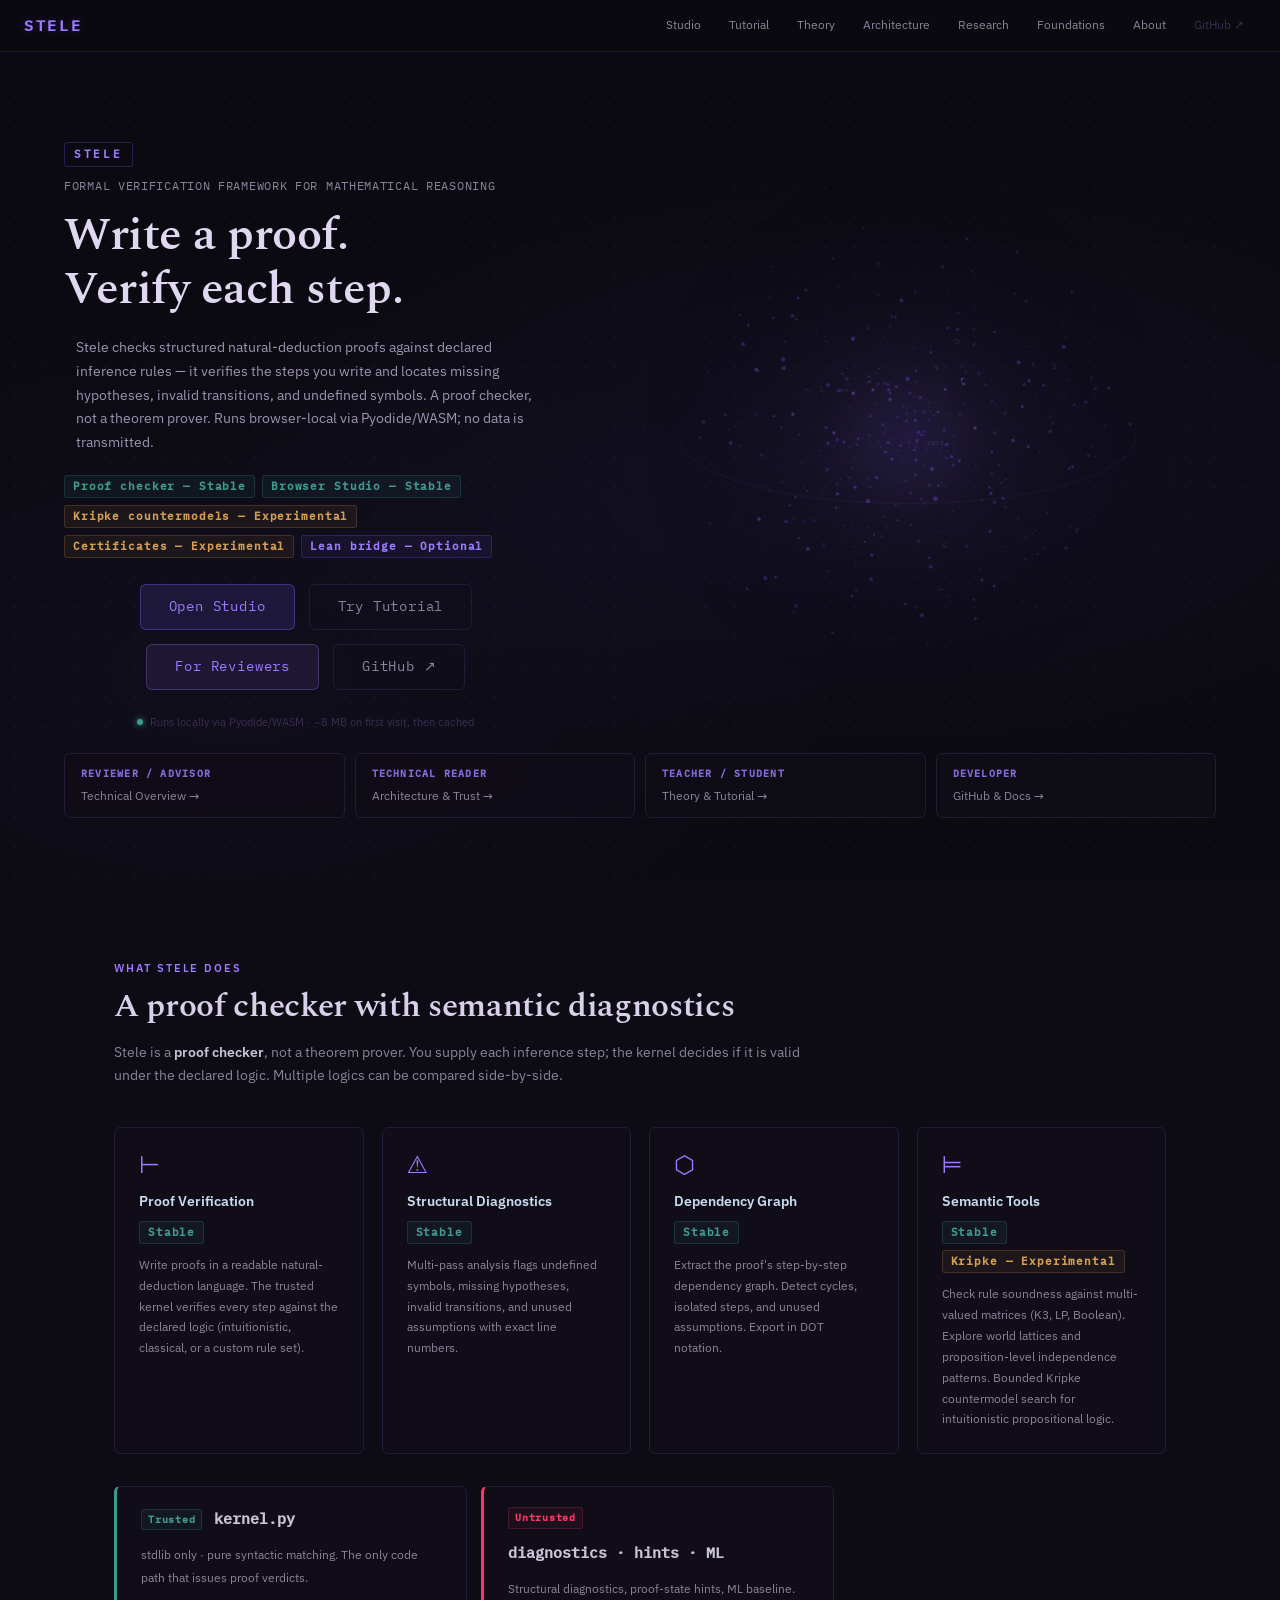
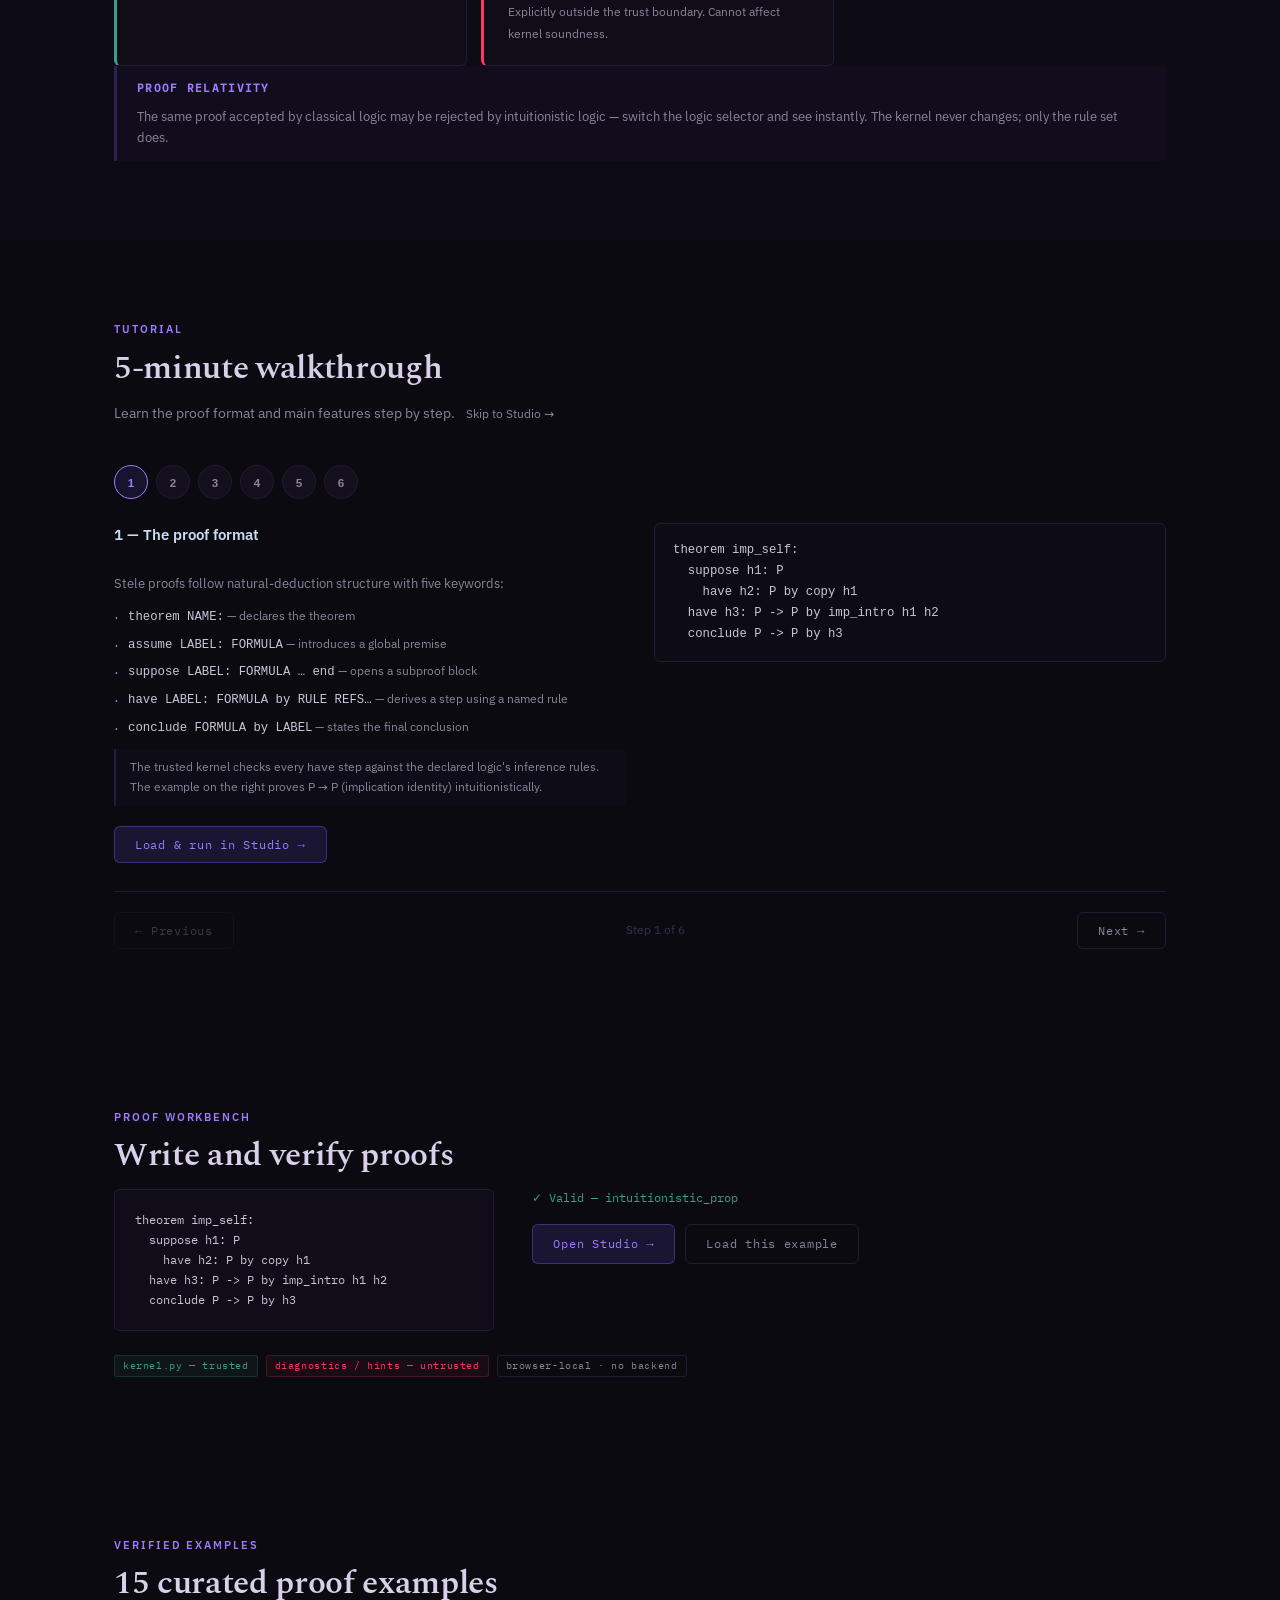
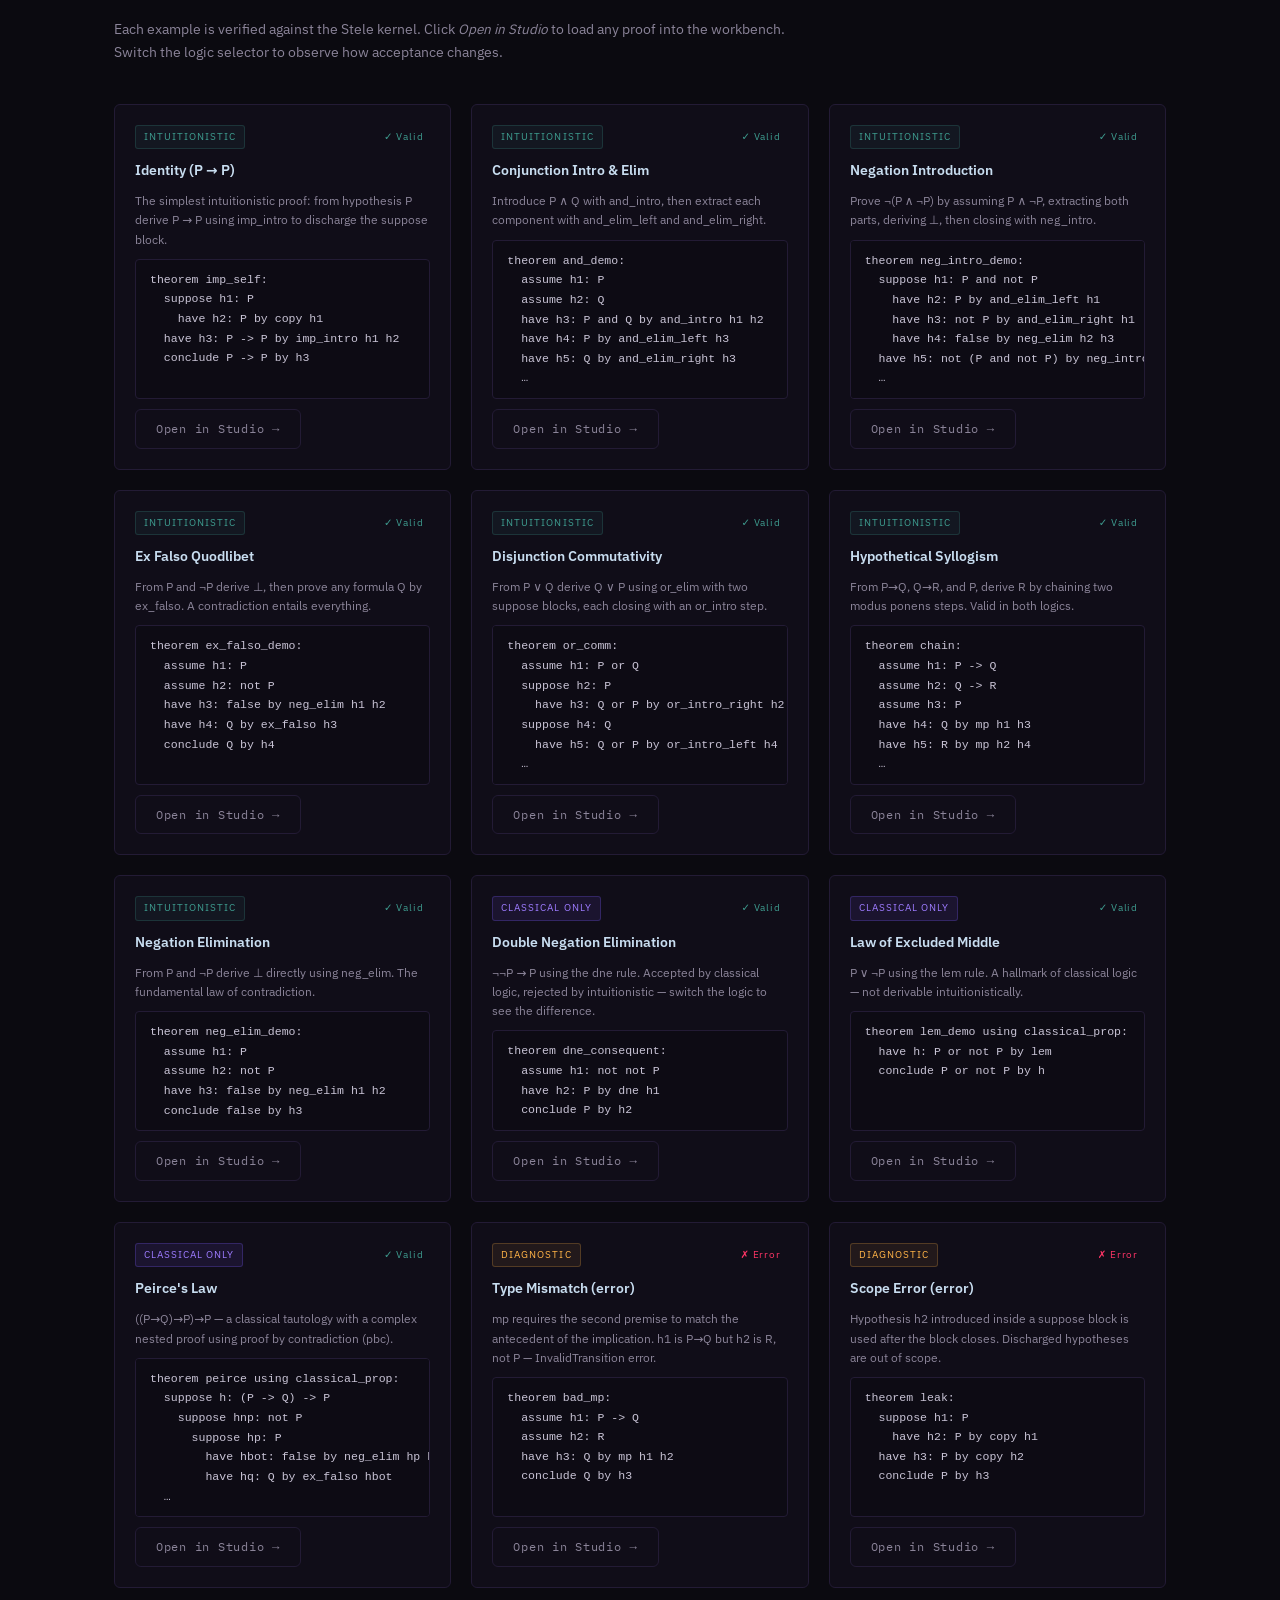
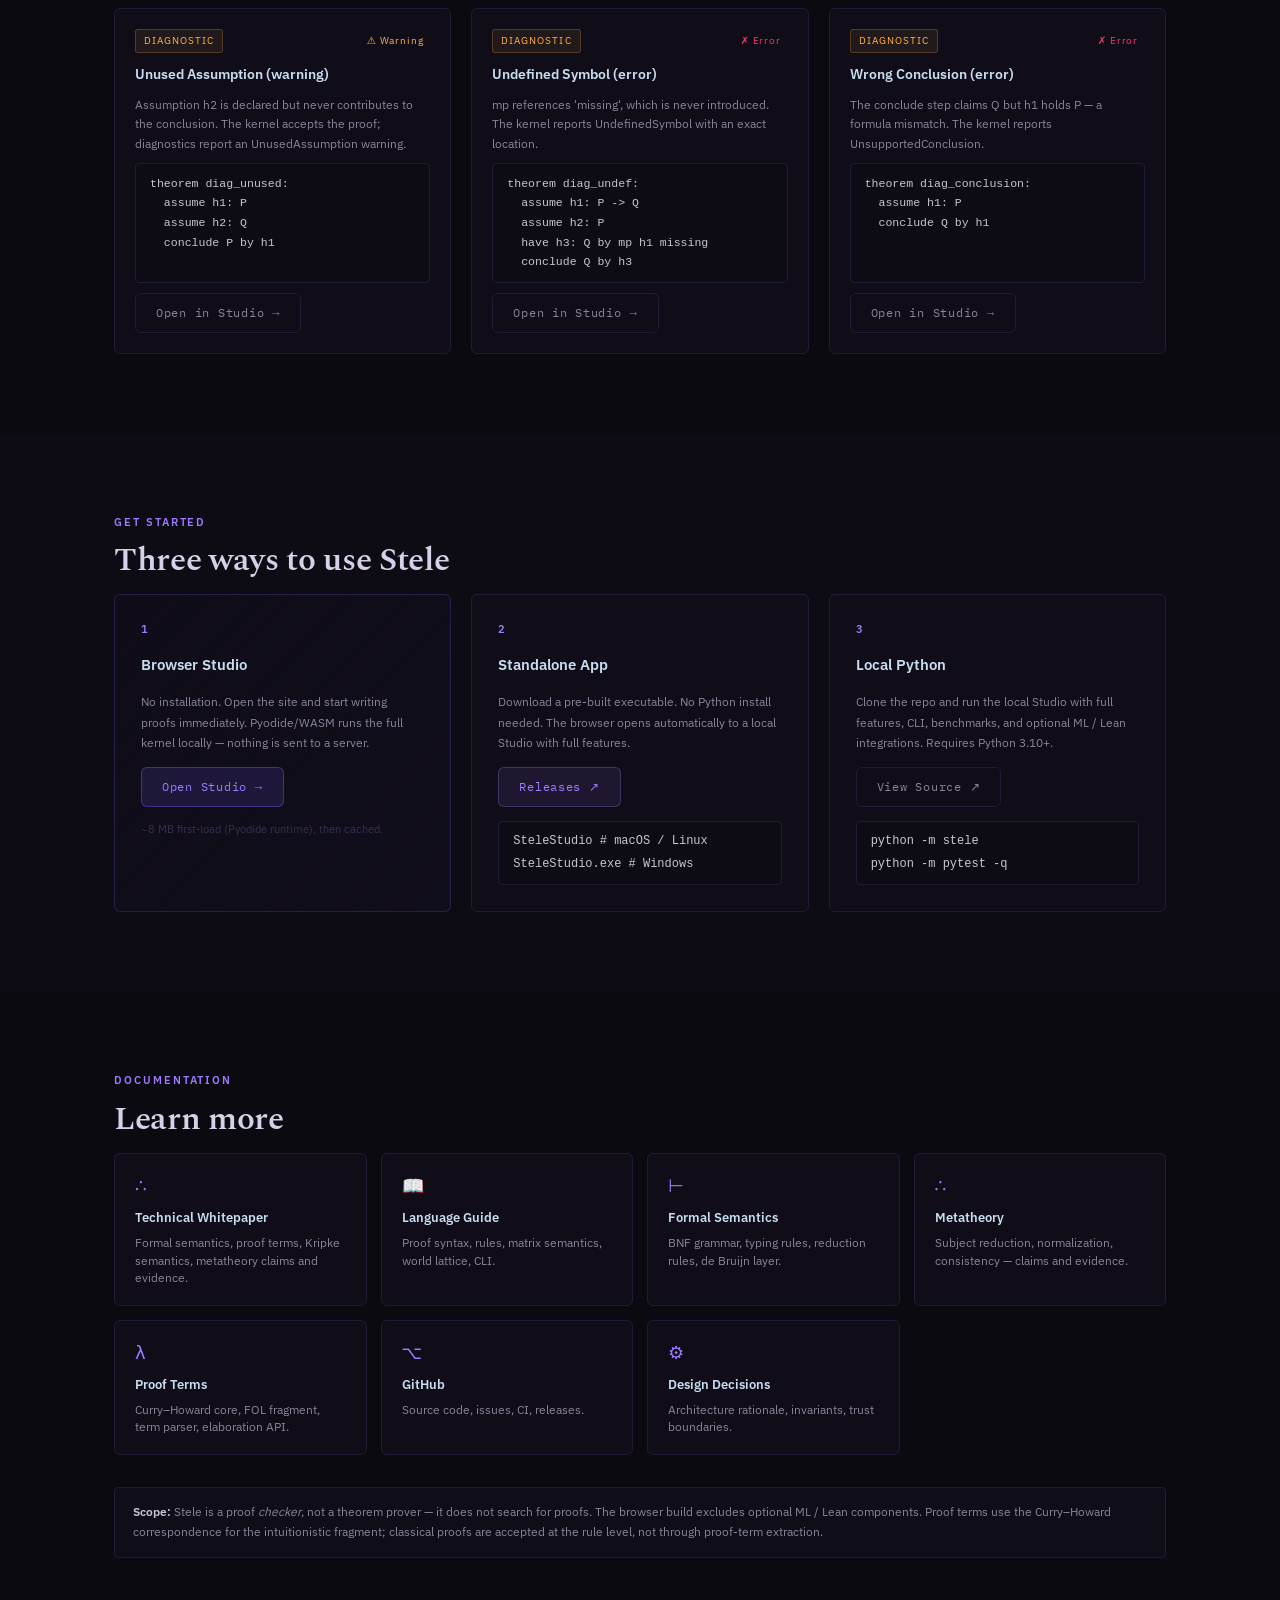
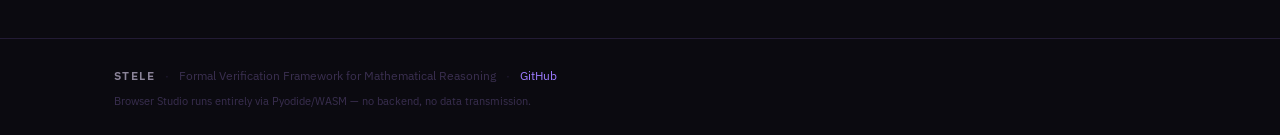
==== commit 22443971: "docs(site): concise reviewer/admissions quick-path Added site/overview.html -- a two-minute honest o" ====
--- a/site/index.html
+++ b/site/index.html
@@ -85,7 +85,7 @@
       <div class="hero-actions">
         <a href="studio.html"   class="btn btn-primary  hero-cta">Open Studio</a>
         <a href="#tutorial"     class="btn btn-ghost    hero-cta">Try Tutorial</a>
-        <a href="research.html" class="btn btn-secondary hero-cta">Read Whitepaper</a>
+        <a href="overview.html" class="btn btn-secondary hero-cta">For Reviewers</a>
         <a href="https://github.com/re-glow/stele-logic" target="_blank" rel="noopener"
            class="btn btn-ghost hero-cta">GitHub ↗</a>
       </div>
@@ -106,17 +106,17 @@
 
   <!-- Audience navigation cards -->
   <nav class="hero-audiences" aria-label="Start here by audience">
+    <a href="overview.html" class="audience-card">
+      <span class="audience-card-role">Reviewer / Advisor</span>
+      <span class="audience-card-dest">Technical Overview →</span>
+    </a>
     <a href="architecture.html" class="audience-card">
-      <span class="audience-card-role">Technical reviewer</span>
+      <span class="audience-card-role">Technical reader</span>
       <span class="audience-card-dest">Architecture &amp; Trust →</span>
     </a>
     <a href="theory.html" class="audience-card">
       <span class="audience-card-role">Teacher / student</span>
       <span class="audience-card-dest">Theory &amp; Tutorial →</span>
-    </a>
-    <a href="research.html" class="audience-card">
-      <span class="audience-card-role">Admissions reader</span>
-      <span class="audience-card-dest">Research &amp; Whitepaper →</span>
     </a>
     <a href="https://github.com/re-glow/stele-logic" target="_blank" rel="noopener"
        class="audience-card">
--- a/site/assets/stele_site.css
+++ b/site/assets/stele_site.css
@@ -942,3 +942,42 @@
   .studio-preview-block { grid-template-columns: 1fr; }
   .studio-page-title { font-size: 1.3rem; }
 }
+
+/* ── Page section positioning for motifs ─────────────────────────────────── */
+.page-section { position: relative; overflow: hidden; }
+
+/* ── Page header motif (decorative dim glyph, sub-pages) ─────────────────── */
+.page-motif {
+  position: absolute;
+  right: clamp(1.5rem, 6vw, 5rem);
+  top: 50%;
+  transform: translateY(-50%);
+  font-family: var(--mono);
+  font-size: clamp(6rem, 14vw, 11rem);
+  color: rgba(124,92,255,.038);
+  line-height: 1;
+  pointer-events: none;
+  user-select: none;
+  font-weight: 300;
+  letter-spacing: -.02em;
+  z-index: 0;
+  white-space: nowrap;
+}
+@media (max-width: 768px) { .page-motif { display: none; } }
+
+/* ── Trust grid (de-crammed card layout) ─────────────────────────────────── */
+.trust-grid {
+  display: grid;
+  grid-template-columns: repeat(auto-fit, minmax(280px, 1fr));
+  gap: var(--gap-card);   /* 18px */
+  max-width: 960px;
+}
+.trust-grid--wide {
+  max-width: 1100px;
+}
+
+/* ── Academic prose reading column ──────────────────────────────────────────  */
+.prose-reading {
+  max-width: 72ch;
+  line-height: 1.85;
+}
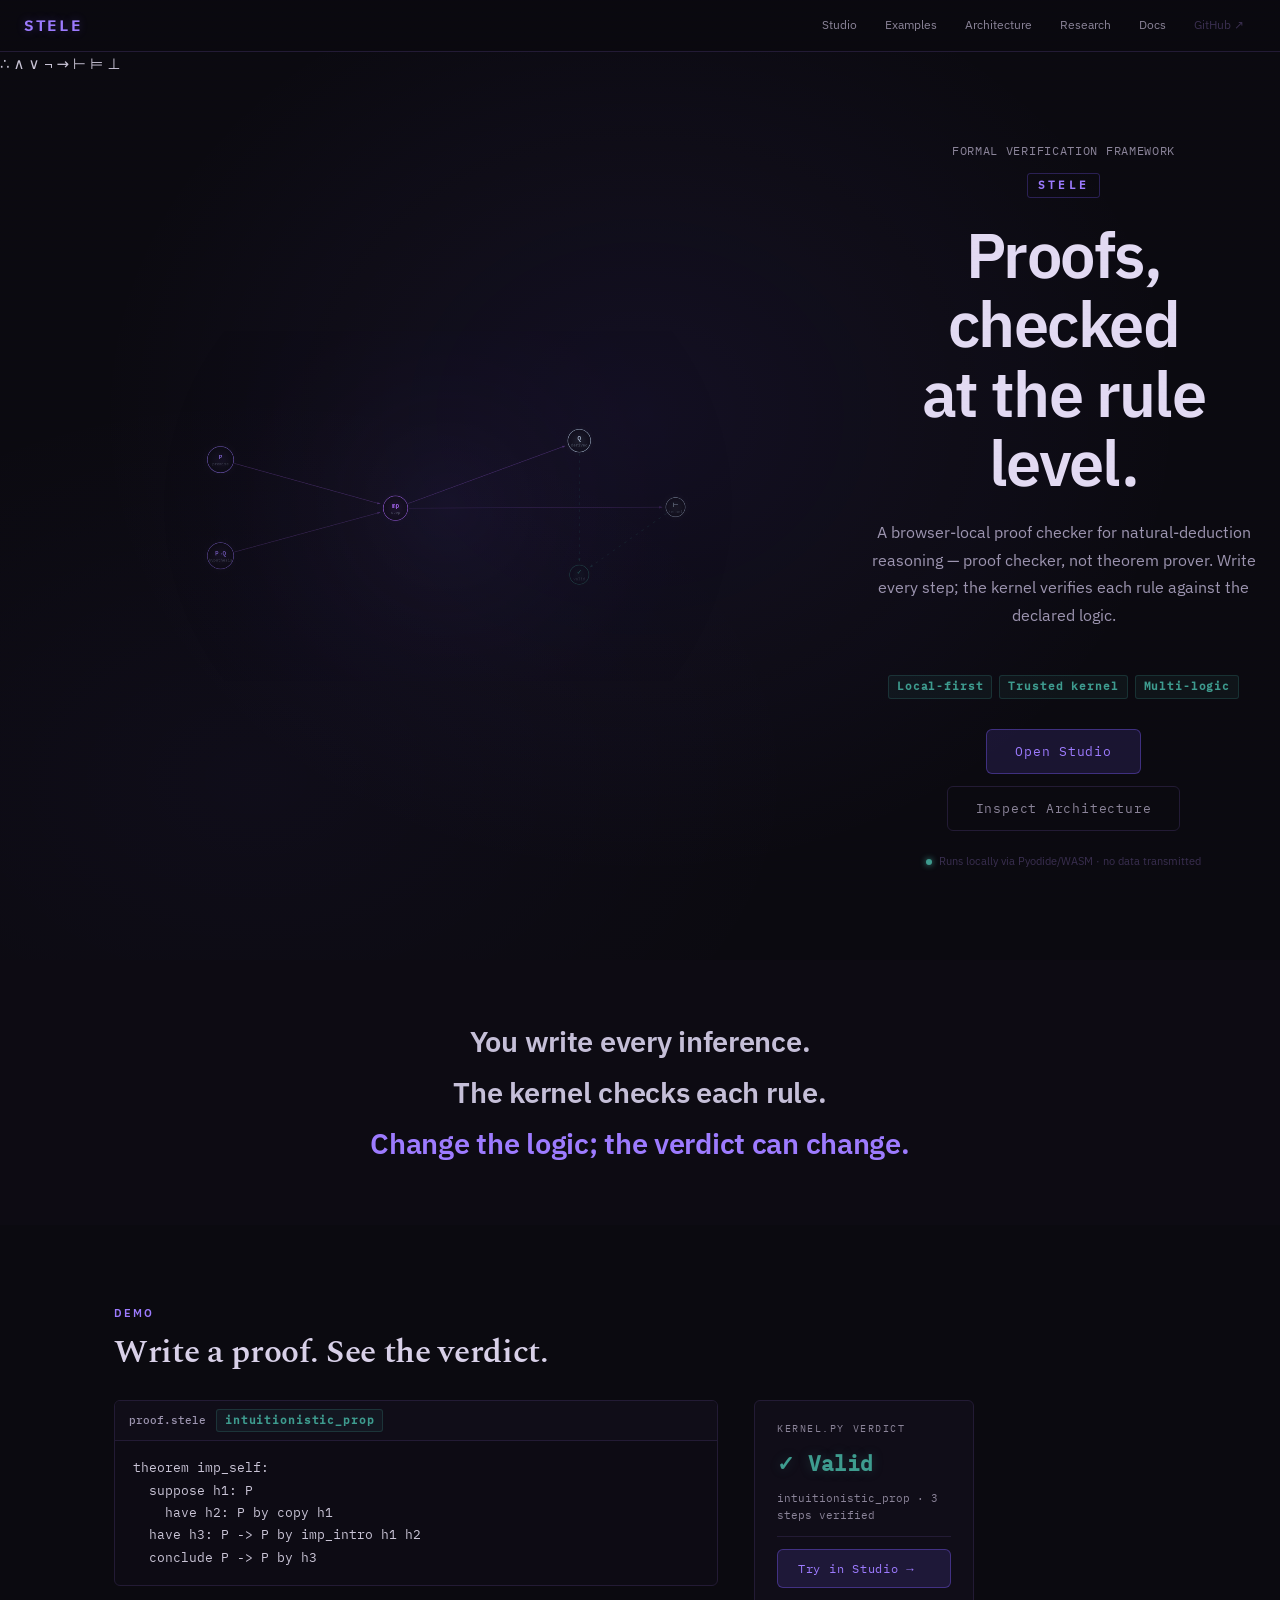
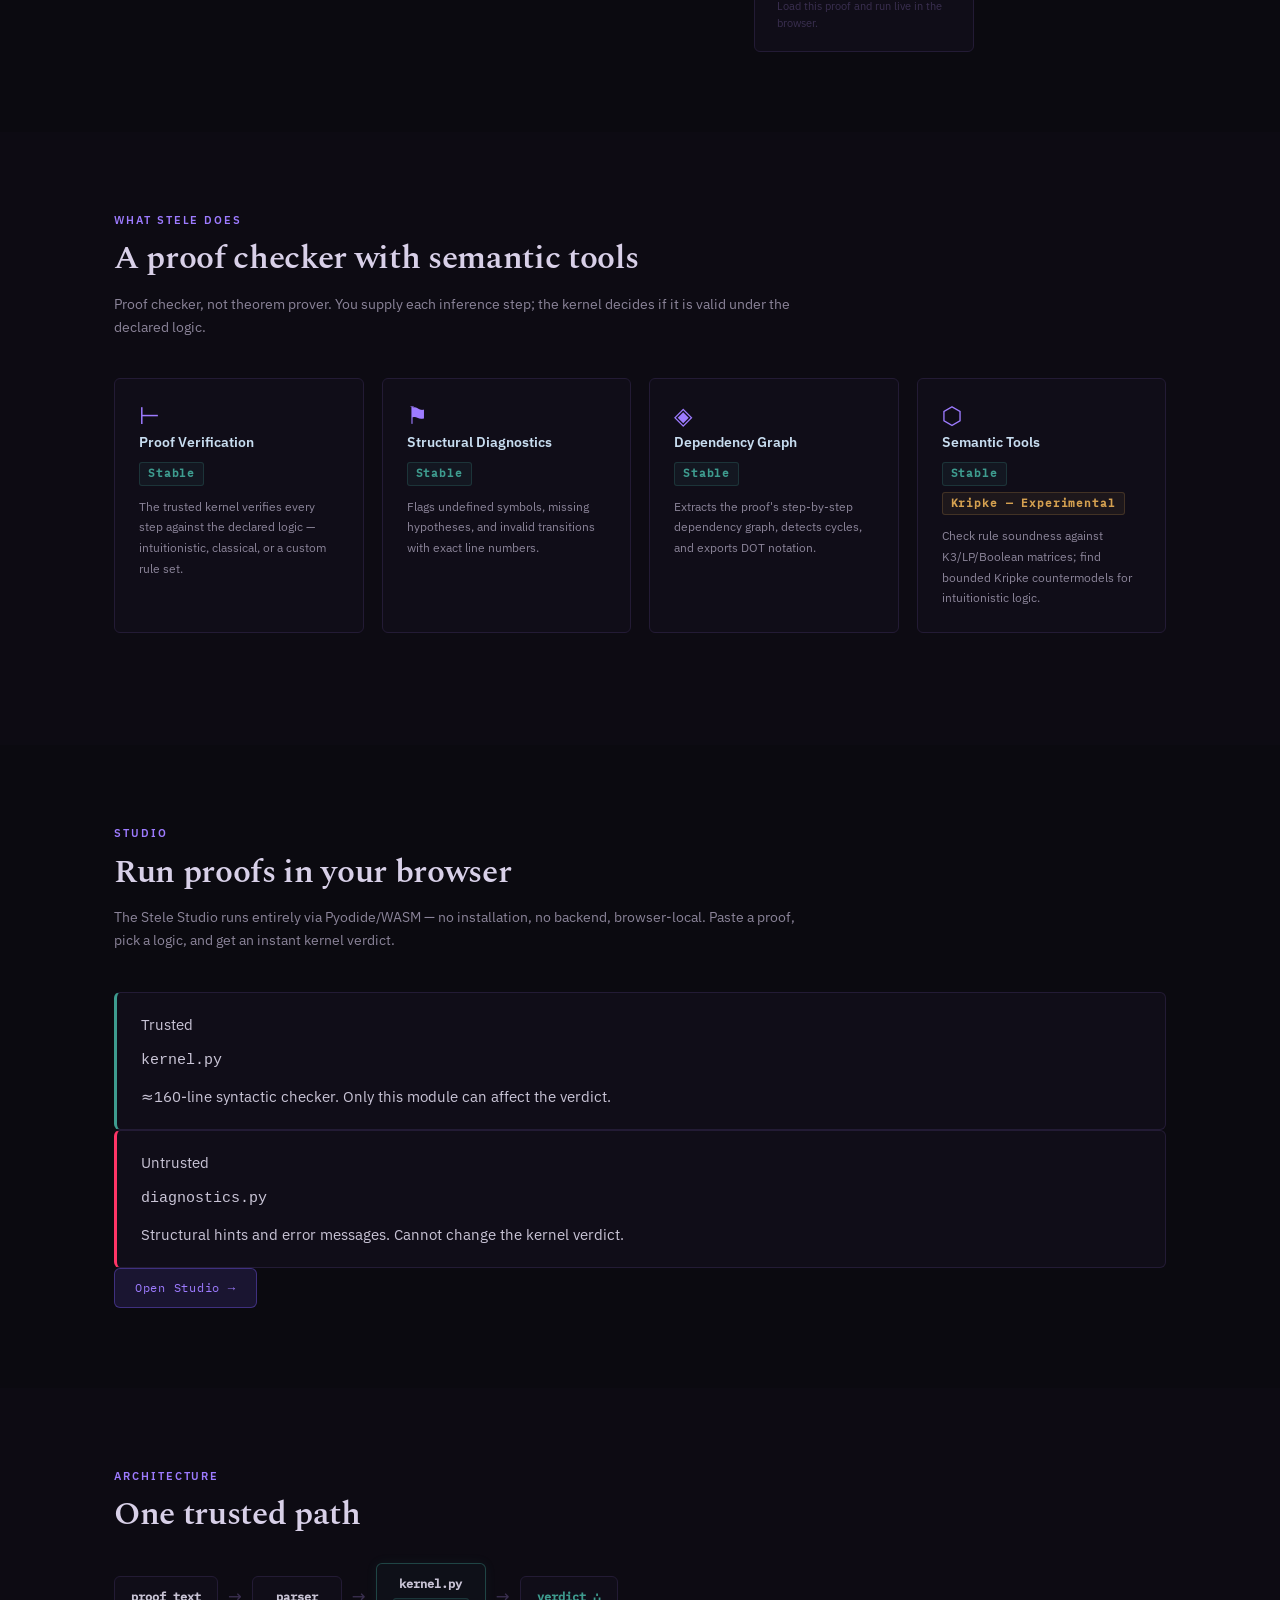
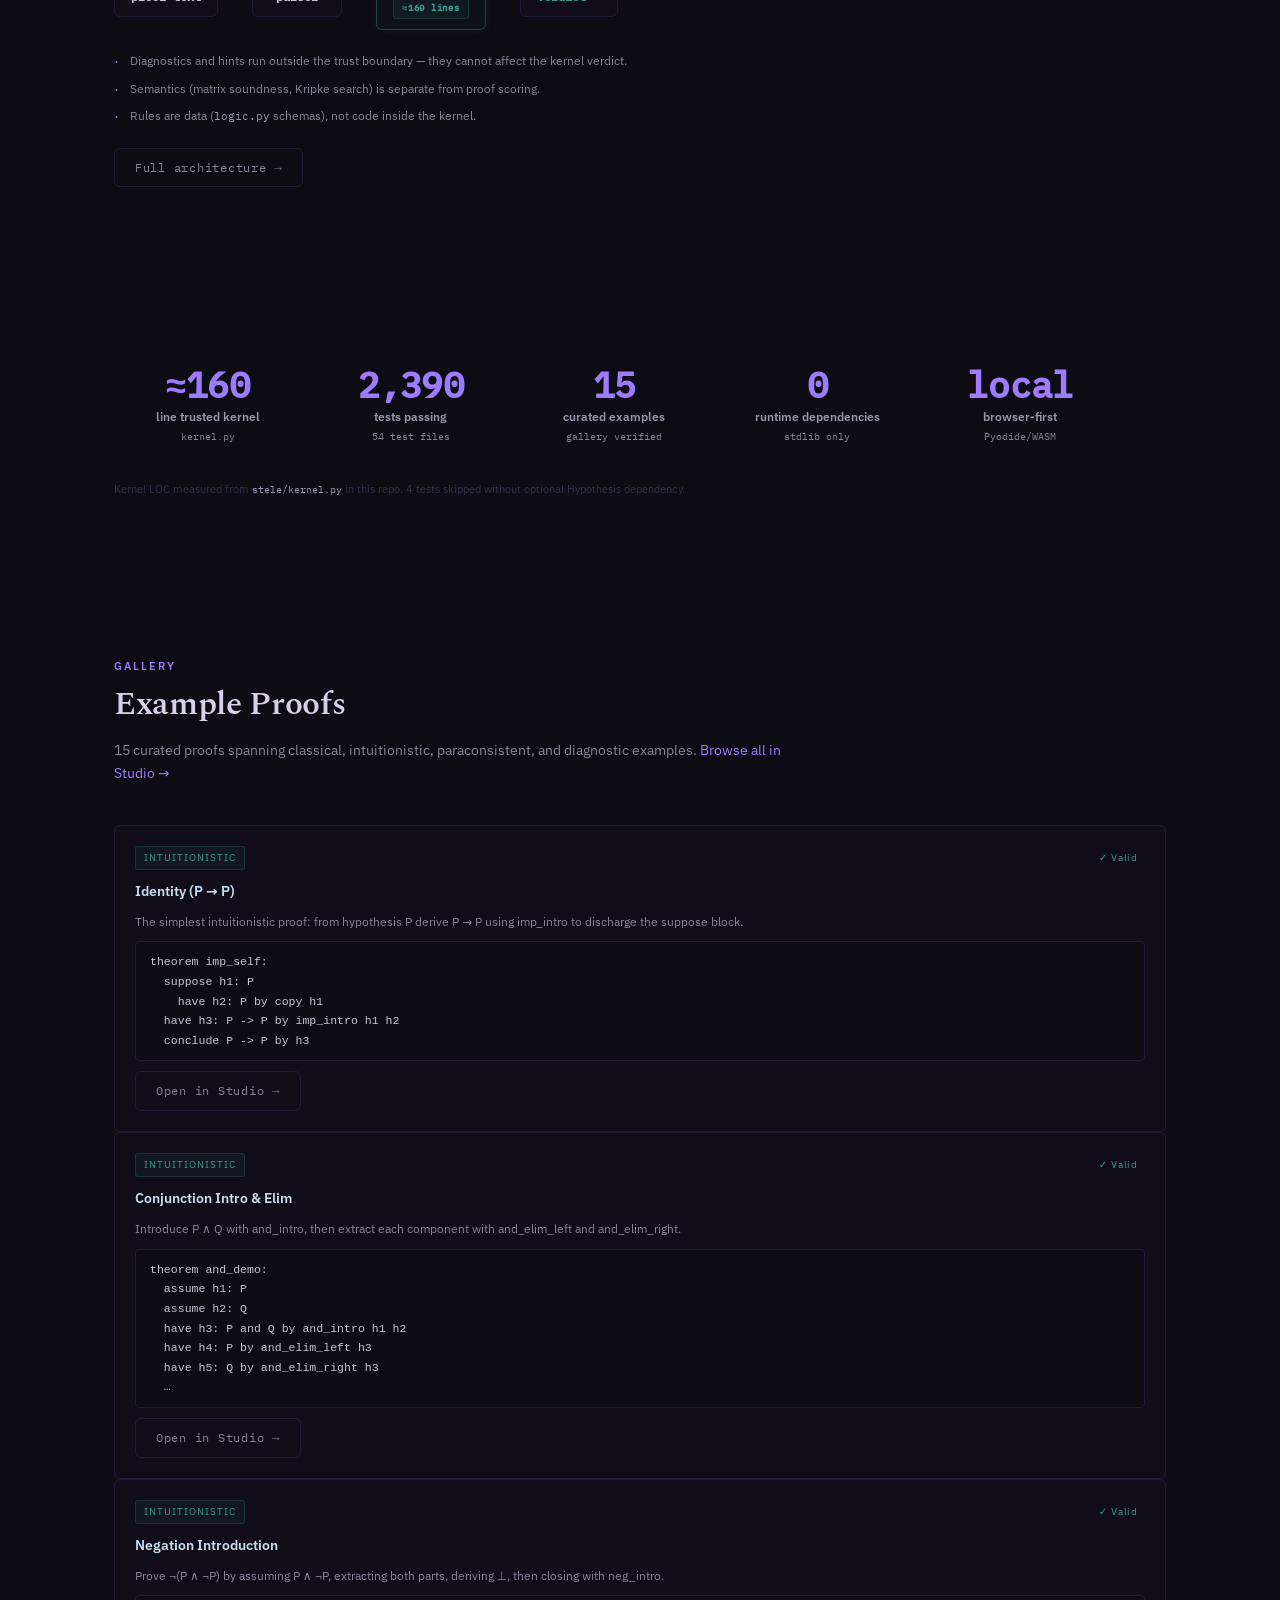
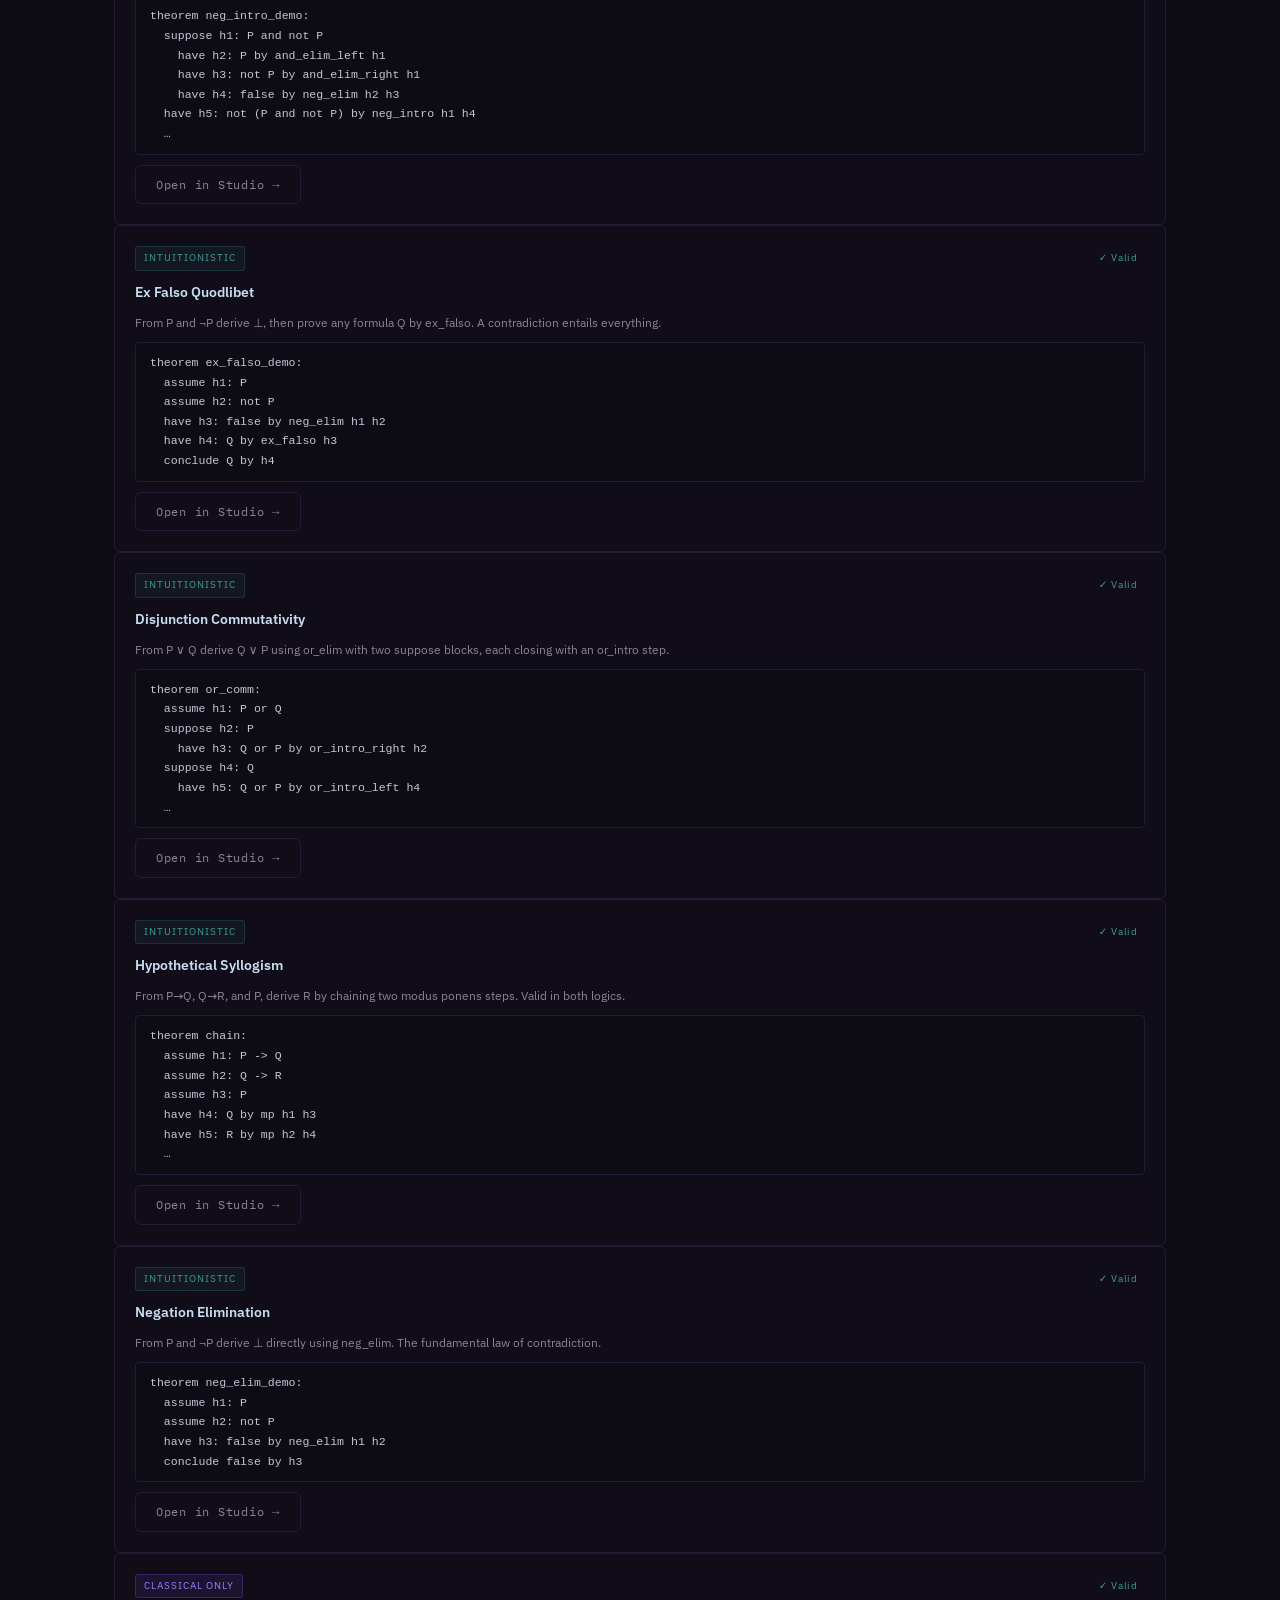
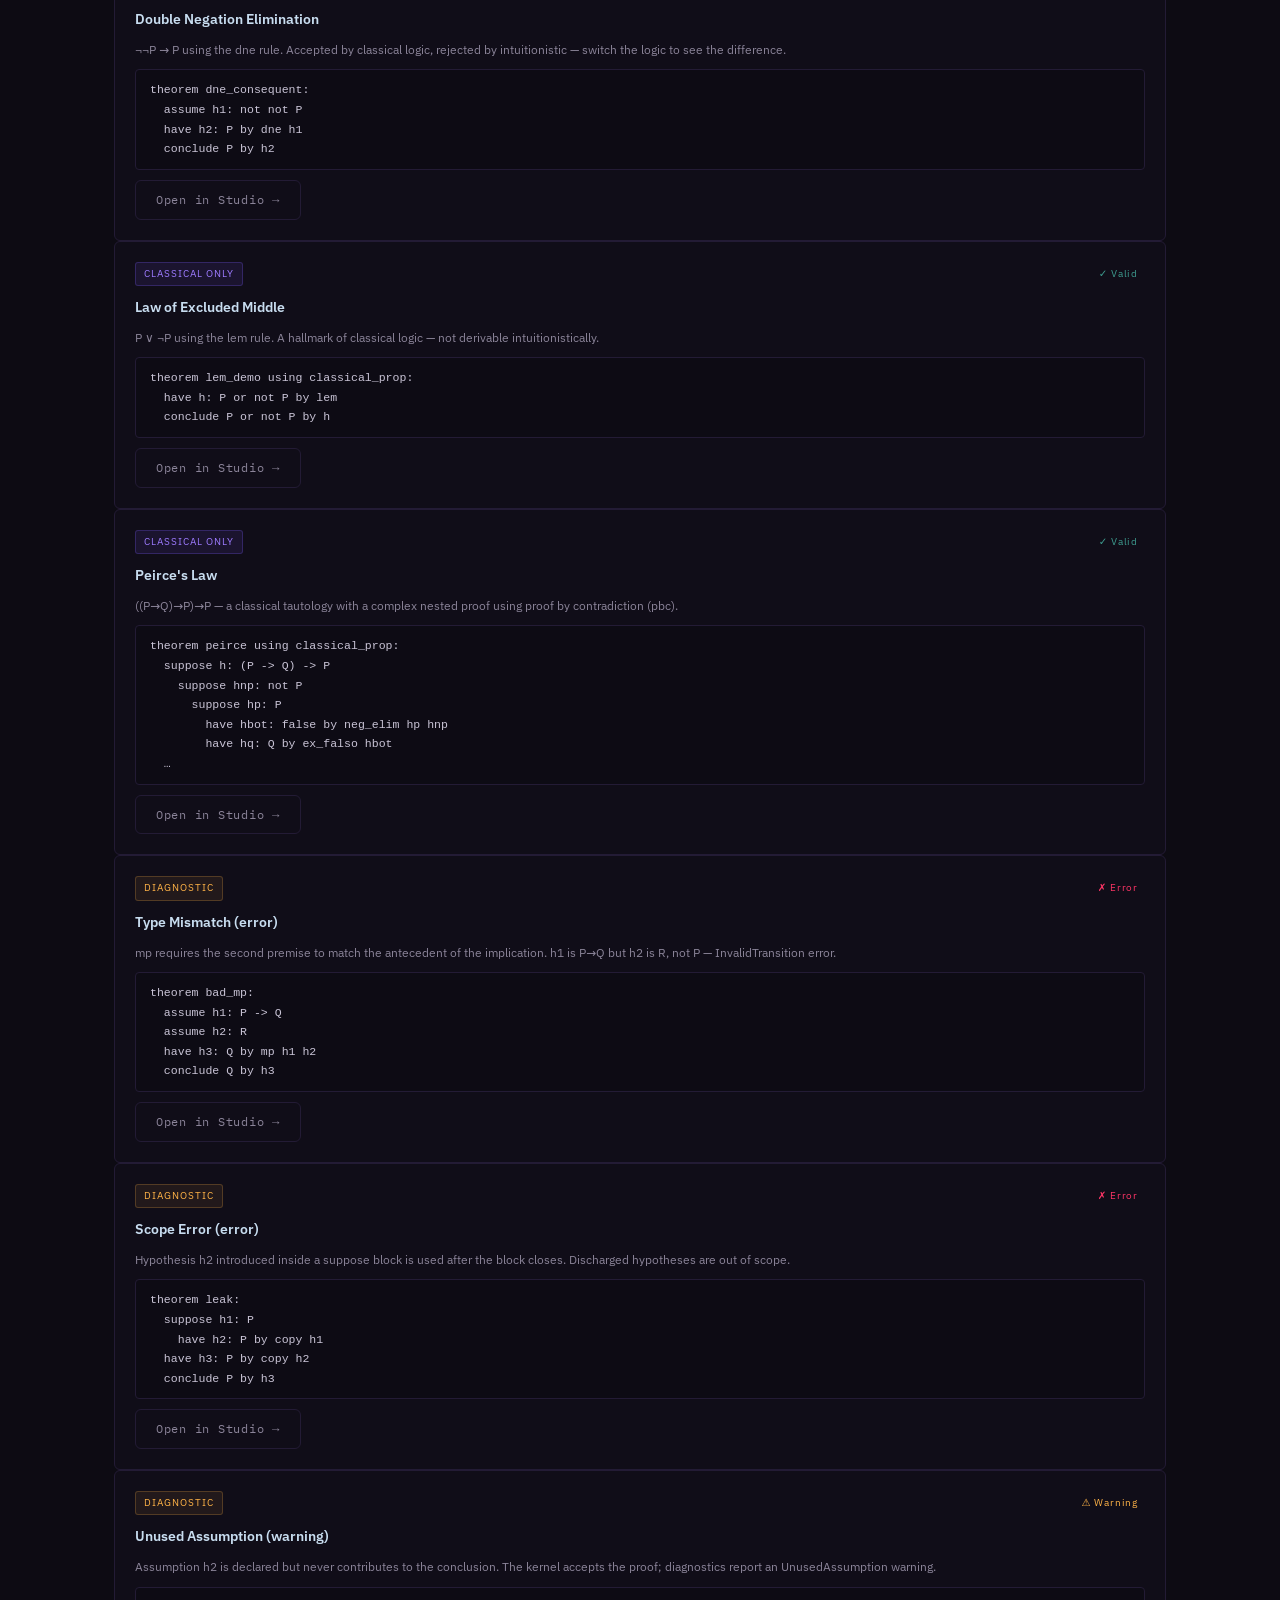
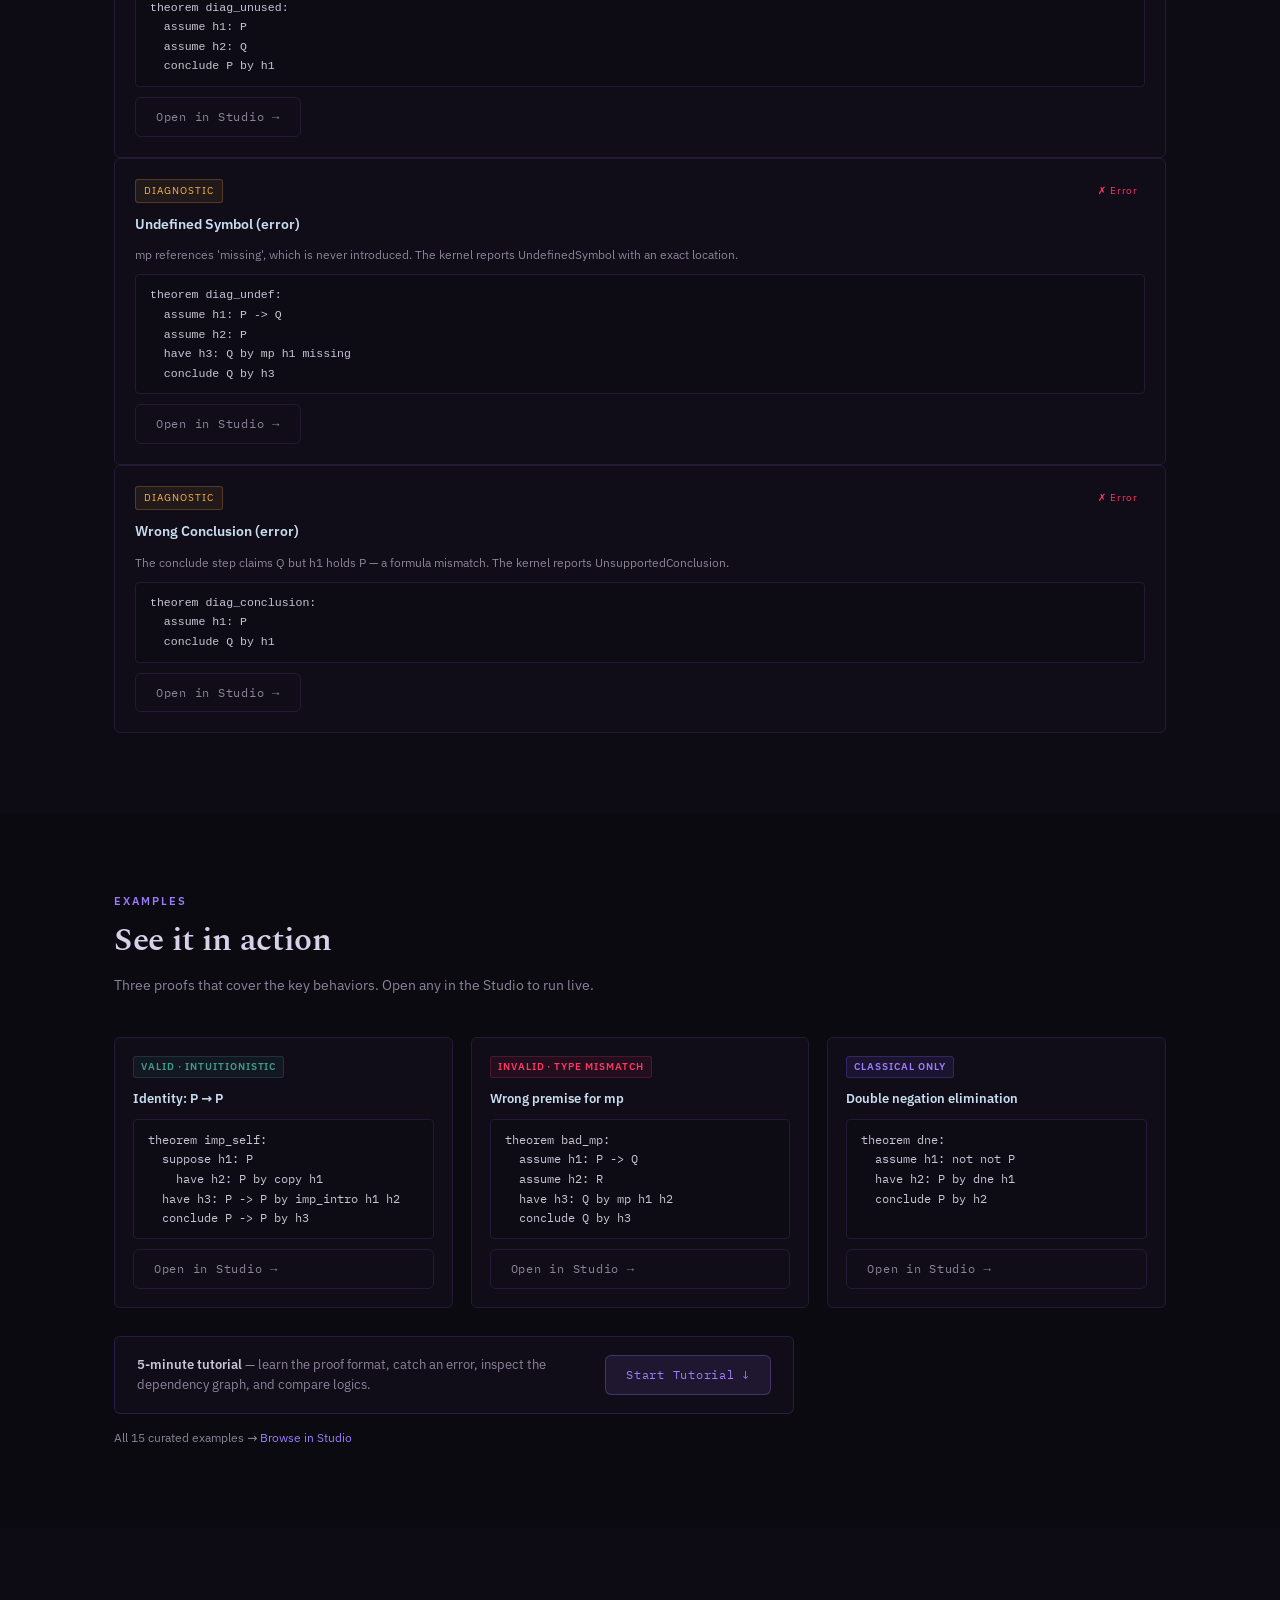
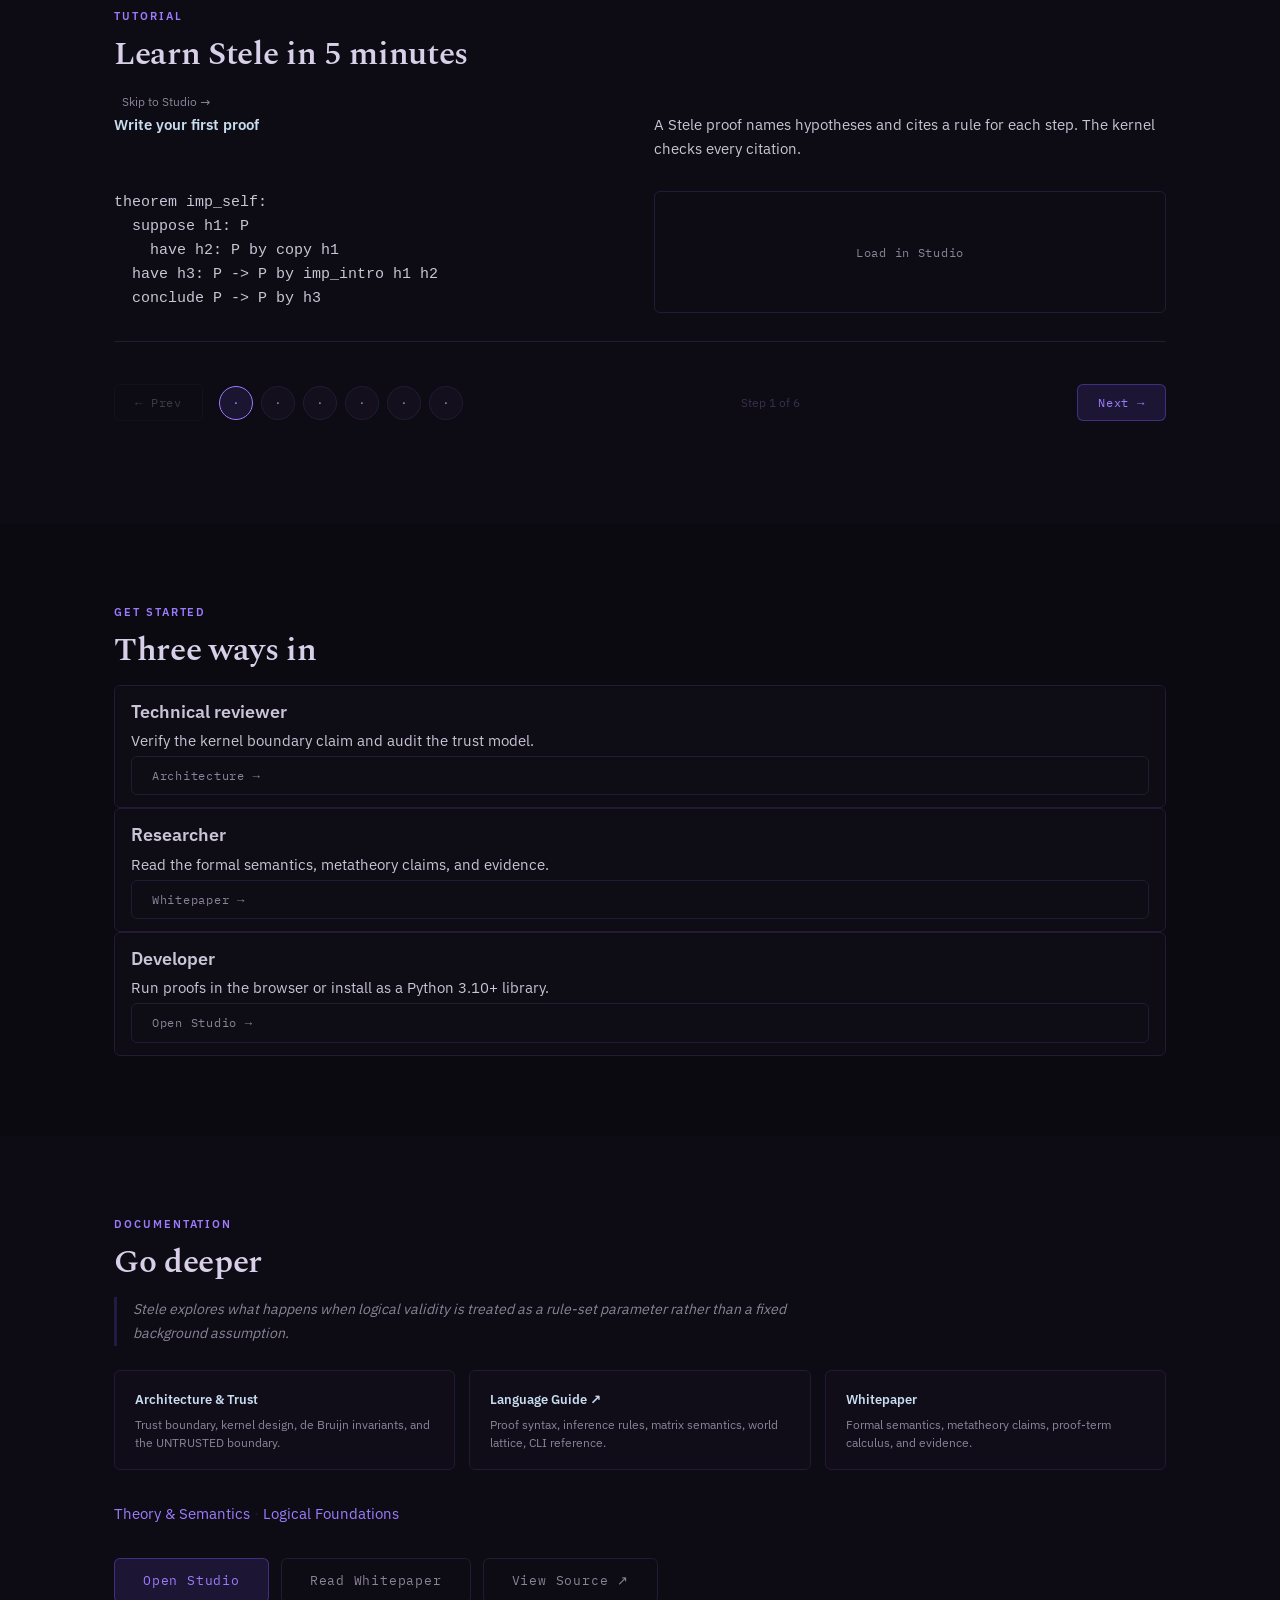
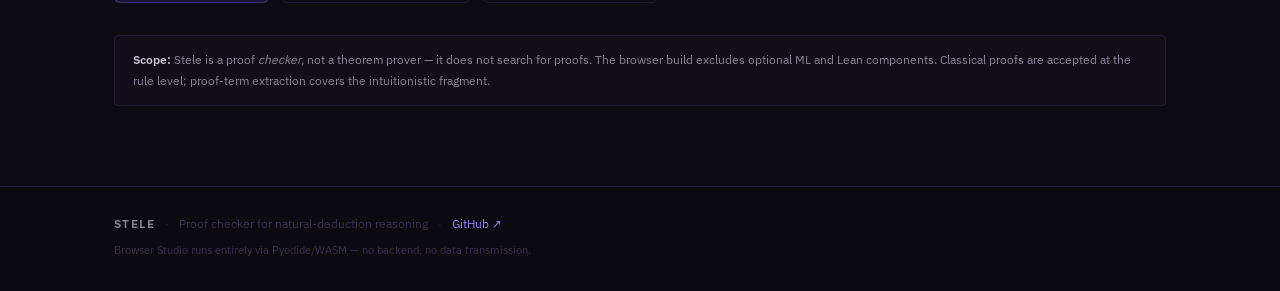
==== commit 188f5bb9: "redesign(landing): edit down to a centered, evidence-first hero Rebuild site/index.html around a cen" ====
--- a/site/index.html
+++ b/site/index.html
@@ -3,15 +3,23 @@
 <head>
 <meta charset="utf-8">
 <meta name="viewport" content="width=device-width, initial-scale=1">
-<title>Stele — Formal Proof Verification in the Browser</title>
+<title>Stele — Proof Checker for Natural-Deduction Reasoning</title>
 <meta name="description"
-  content="Stele is a formal verification framework for mathematical reasoning. Write structured natural-deduction proofs and verify them step by step — directly in your browser, no install required.">
+  content="Stele is a formal verification framework for natural-deduction reasoning. A browser-local proof checker with a ≈160-line trusted kernel. Write a proof; the kernel checks the rule.">
+<!-- Open Graph -->
+<meta property="og:title" content="Stele — Proof Checker for Natural-Deduction Reasoning">
+<meta property="og:description" content="A browser-local proof checker with a ≈160-line trusted kernel. Write a proof; Stele checks the rule. Change the logic; the verdict can change.">
+<meta property="og:type" content="website">
+<meta property="og:image" content="assets/og-preview.png">
+<!-- Twitter Card -->
+<meta name="twitter:card" content="summary_large_image">
+<meta name="twitter:title" content="Stele — Proof Checker">
+<meta name="twitter:description" content="Browser-local proof checker. Trusted kernel. Multi-logic.">
 <!-- Self-hosted fonts (Spectral · IBM Plex Sans · IBM Plex Mono) -->
 <link rel="stylesheet" href="assets/fonts/fonts.css">
-<!-- Design tokens — load first so base CSS can selectively override -->
+<!-- Design tokens — load first -->
 <link rel="stylesheet" href="assets/tokens.css">
 <link rel="stylesheet" href="assets/stele_site.css">
-<!-- Component library (status badges, trust cards, metric cards, etc.) -->
 <link rel="stylesheet" href="assets/components.css">
 <link rel="stylesheet" href="assets/visuals.css">
 </head>
@@ -24,12 +32,11 @@
   <a class="nav-brand" href="index.html">STELE</a>
   <div class="nav-links">
     <a href="studio.html">Studio</a>
-    <a href="#tutorial">Tutorial</a>
-    <a href="theory.html">Theory</a>
+    <a href="studio.html#examples">Examples</a>
     <a href="architecture.html">Architecture</a>
     <a href="research.html">Research</a>
-    <a href="foundations.html">Foundations</a>
-    <a href="about.html">About</a>
+    <a href="https://github.com/re-glow/stele-logic/blob/main/GUIDE.md"
+       target="_blank" rel="noopener">Docs</a>
     <a href="https://github.com/re-glow/stele-logic" target="_blank" rel="noopener"
        class="nav-link-gh">GitHub ↗</a>
   </div>
@@ -42,665 +49,560 @@
 <!-- ════════════════════════════════════════════════════════════════════════ -->
 <section id="hero" aria-labelledby="hero-heading">
 
-  <!-- Mathematical symbol cascade — decorative, hidden from screen readers -->
-  <div class="hero-symbols" aria-hidden="true">
-    <span style="--x:3%;  --ty:-45px; --d:0s;   --fs:1.1rem">∀</span>
-    <span style="--x:9%;  --ty:-30px; --d:2.3s;  --fs:.85rem">⊢</span>
-    <span style="--x:17%; --ty:-50px; --d:0.8s;  --fs:1.3rem">→</span>
-    <span style="--x:24%; --ty:-35px; --d:4.1s;  --fs:.9rem">¬</span>
-    <span style="--x:31%; --ty:-55px; --d:1.6s;  --fs:1.1rem">∃</span>
-    <span style="--x:47%; --ty:-30px; --d:0.4s;  --fs:1.2rem">⊨</span>
-    <span style="--x:62%; --ty:-45px; --d:1.2s;  --fs:1.0rem">⊥</span>
-    <span style="--x:70%; --ty:-35px; --d:3.7s;  --fs:.85rem">∴</span>
-    <span style="--x:84%; --ty:-30px; --d:2.1s;  --fs:.9rem">∈</span>
-    <span style="--x:96%; --ty:-40px; --d:1.9s;  --fs:.8rem">∀</span>
-  </div>
-
-  <div class="hero-inner">
-
-    <!-- Left: text content -->
-    <div class="hero-text">
-      <div class="hero-brand-chip" aria-hidden="true">STELE</div>
-      <p class="hero-eyebrow">Formal Verification Framework for Mathematical Reasoning</p>
-      <h1 class="hero-headline" id="hero-heading">
-        Write a proof.<br>Verify each step.
-      </h1>
-      <p class="hero-desc">
-        Stele checks structured natural-deduction proofs against declared inference
-        rules — it verifies the steps you write and locates missing hypotheses,
-        invalid transitions, and undefined symbols. A proof checker, not a theorem
-        prover. Runs browser-local via Pyodide/WASM; no data is transmitted.
-      </p>
-
-      <!-- Status evidence strip -->
-      <div class="hero-badges" role="list" aria-label="Feature status">
-        <span class="badge badge-stable" role="listitem">Proof checker — Stable</span>
-        <span class="badge badge-stable" role="listitem">Browser Studio — Stable</span>
-        <span class="badge badge-experimental" role="listitem">Kripke countermodels — Experimental</span>
-        <span class="badge badge-experimental" role="listitem">Certificates — Experimental</span>
-        <span class="badge badge-optional" role="listitem">Lean bridge — Optional</span>
-      </div>
-
-      <!-- Primary actions -->
-      <div class="hero-actions">
-        <a href="studio.html"   class="btn btn-primary  hero-cta">Open Studio</a>
-        <a href="#tutorial"     class="btn btn-ghost    hero-cta">Try Tutorial</a>
-        <a href="overview.html" class="btn btn-secondary hero-cta">For Reviewers</a>
-        <a href="https://github.com/re-glow/stele-logic" target="_blank" rel="noopener"
-           class="btn btn-ghost hero-cta">GitHub ↗</a>
-      </div>
-
-      <p class="hero-notice">
-        <span class="notice-dot" aria-hidden="true"></span>
-        Runs locally via Pyodide/WASM · ~8 MB on first visit, then cached
-      </p>
-    </div>
-
-    <!-- Right: proof-space orb (canvas, decorative) -->
-    <div class="hero-orb-wrap" aria-hidden="true">
-      <canvas id="proof-orb"
-              data-stele-visual="proof-orb"></canvas>
-    </div>
-
-  </div>
-
-  <!-- Audience navigation cards -->
-  <nav class="hero-audiences" aria-label="Start here by audience">
-    <a href="overview.html" class="audience-card">
-      <span class="audience-card-role">Reviewer / Advisor</span>
-      <span class="audience-card-dest">Technical Overview →</span>
-    </a>
-    <a href="architecture.html" class="audience-card">
-      <span class="audience-card-role">Technical reader</span>
-      <span class="audience-card-dest">Architecture &amp; Trust →</span>
-    </a>
-    <a href="theory.html" class="audience-card">
-      <span class="audience-card-role">Teacher / student</span>
-      <span class="audience-card-dest">Theory &amp; Tutorial →</span>
-    </a>
-    <a href="https://github.com/re-glow/stele-logic" target="_blank" rel="noopener"
-       class="audience-card">
-      <span class="audience-card-role">Developer</span>
-      <span class="audience-card-dest">GitHub &amp; Docs →</span>
-    </a>
-  </nav>
-
-</section>
-
-<!-- ════════════════════════════════════════════════════════════════════════ -->
-<!-- § 2  WHAT STELE DOES                                                    -->
+  <!-- Static decorative symbols — hidden from screen readers -->
+  <div class="hero-symbols" aria-hidden="true">∴ ∧ ∨ ¬ → ⊢ ⊨ ⊥</div>
+
+  <!-- Background proof-step constellation (decorative) -->
+  <div class="hero-orb-wrap" aria-hidden="true">
+    <canvas id="proof-orb" data-stele-visual="hero-constellation"></canvas>
+  </div>
+
+  <!-- Centered content -->
+  <div class="hero-centered">
+    <div class="hero-eyebrow">Formal Verification Framework</div>
+    <div class="hero-wordmark" aria-hidden="true">STELE</div>
+    <h1 class="hero-headline" id="hero-heading">
+      Proofs, checked<br>at the rule level.
+    </h1>
+    <p class="hero-sub">
+      A browser-local proof checker for natural-deduction reasoning —
+      proof checker, not theorem prover. Write every step;
+      the kernel verifies each rule against the declared logic.
+    </p>
+
+    <div class="hero-badges" role="list" aria-label="Key properties">
+      <span class="badge badge-stable" role="listitem">Local-first</span>
+      <span class="badge badge-stable" role="listitem">Trusted kernel</span>
+      <span class="badge badge-stable" role="listitem">Multi-logic</span>
+    </div>
+
+    <div class="hero-actions">
+      <a href="studio.html" class="btn btn-primary hero-cta">Open Studio</a>
+      <a href="architecture.html" class="btn btn-ghost hero-cta">Inspect Architecture</a>
+    </div>
+
+    <p class="hero-notice">
+      <span class="notice-dot" aria-hidden="true"></span>
+      Runs locally via Pyodide/WASM · no data transmitted
+    </p>
+  </div>
+
+</section>
+
+<!-- ════════════════════════════════════════════════════════════════════════ -->
+<!-- § 2  CORE IDEA                                                          -->
+<!-- ════════════════════════════════════════════════════════════════════════ -->
+<section id="core-idea" aria-label="Core idea">
+  <div class="section-inner">
+    <div class="core-trio">
+      <p class="core-line">You write every inference.</p>
+      <p class="core-line">The kernel checks each rule.</p>
+      <p class="core-line core-line--accent">Change the logic; the verdict can change.</p>
+    </div>
+  </div>
+</section>
+
+<!-- ════════════════════════════════════════════════════════════════════════ -->
+<!-- § 3  LIVE DEMO SLOT                                                     -->
+<!-- ════════════════════════════════════════════════════════════════════════ -->
+<section id="demo" aria-labelledby="demo-heading">
+  <div class="section-inner">
+    <div class="section-label">Demo</div>
+    <h2 id="demo-heading" class="section-heading">Write a proof. See the verdict.</h2>
+    <div class="demo-slot">
+
+      <!-- Left: proof editor mockup -->
+      <div class="demo-editor" role="region" aria-label="Proof editor">
+        <div class="demo-editor-bar">
+          <span class="demo-editor-label">proof.stele</span>
+          <span class="badge badge-stable">intuitionistic_prop</span>
+        </div>
+        <pre class="demo-editor-code" aria-label="Example proof: implication identity P implies P">theorem imp_self:
+  suppose h1: P
+    have h2: P by copy h1
+  have h3: P -&gt; P by imp_intro h1 h2
+  conclude P -&gt; P by h3</pre>
+      </div>
+
+      <!-- Right: kernel verdict -->
+      <div class="demo-verdict" role="region" aria-label="Kernel verdict">
+        <div class="demo-verdict-label">kernel.py verdict</div>
+        <div class="demo-verdict-result">✓ Valid</div>
+        <div class="demo-verdict-detail">intuitionistic_prop · 3 steps verified</div>
+        <hr class="demo-verdict-divider">
+        <a href="studio.html?example=imp_self" class="btn btn-primary">Try in Studio →</a>
+        <p class="demo-verdict-note">Load this proof and run live in the browser.</p>
+      </div>
+
+    </div>
+  </div>
+</section>
+
+<!-- ════════════════════════════════════════════════════════════════════════ -->
+<!-- § 4  WHAT STELE DOES                                                    -->
 <!-- ════════════════════════════════════════════════════════════════════════ -->
 <section id="what" aria-labelledby="what-heading">
   <div class="section-inner">
     <div class="section-label">What Stele Does</div>
     <h2 id="what-heading" class="section-heading">
-      A proof checker with semantic diagnostics
+      A proof checker with semantic tools
     </h2>
     <p class="section-sub">
-      Stele is a <strong>proof checker</strong>, not a theorem prover.
-      You supply each inference step; the kernel decides if it is valid under
-      the declared logic. Multiple logics can be compared side-by-side.
+      Proof checker, not theorem prover. You supply each inference step;
+      the kernel decides if it is valid under the declared logic.
     </p>
 
     <div class="feature-grid">
       <div class="feature-card">
-        <div class="feature-icon" aria-hidden="true">⊢</div>
+        <span class="feature-icon" aria-hidden="true">⊢</span>
         <h3 class="feature-title">Proof Verification</h3>
         <div class="feature-card-badges">
           <span class="badge badge-stable">Stable</span>
         </div>
         <p class="feature-desc">
-          Write proofs in a readable natural-deduction language.
-          The trusted kernel verifies every step against the declared logic
-          (intuitionistic, classical, or a custom rule set).
+          The trusted kernel verifies every step against the declared logic —
+          intuitionistic, classical, or a custom rule set.
         </p>
       </div>
       <div class="feature-card">
-        <div class="feature-icon" aria-hidden="true">⚠</div>
+        <span class="feature-icon" aria-hidden="true">⚑</span>
         <h3 class="feature-title">Structural Diagnostics</h3>
         <div class="feature-card-badges">
           <span class="badge badge-stable">Stable</span>
         </div>
         <p class="feature-desc">
-          Multi-pass analysis flags undefined symbols, missing hypotheses,
-          invalid transitions, and unused assumptions with exact line numbers.
+          Flags undefined symbols, missing hypotheses, and invalid transitions
+          with exact line numbers.
         </p>
       </div>
       <div class="feature-card">
-        <div class="feature-icon" aria-hidden="true">⬡</div>
+        <span class="feature-icon" aria-hidden="true">◈</span>
         <h3 class="feature-title">Dependency Graph</h3>
         <div class="feature-card-badges">
           <span class="badge badge-stable">Stable</span>
         </div>
         <p class="feature-desc">
-          Extract the proof's step-by-step dependency graph. Detect cycles,
-          isolated steps, and unused assumptions. Export in DOT notation.
+          Extracts the proof's step-by-step dependency graph, detects cycles,
+          and exports DOT notation.
         </p>
       </div>
       <div class="feature-card">
-        <div class="feature-icon" aria-hidden="true">⊨</div>
+        <span class="feature-icon" aria-hidden="true">⬡</span>
         <h3 class="feature-title">Semantic Tools</h3>
         <div class="feature-card-badges">
           <span class="badge badge-stable">Stable</span>
           <span class="badge badge-experimental">Kripke — Experimental</span>
         </div>
         <p class="feature-desc">
-          Check rule soundness against multi-valued matrices (K3, LP, Boolean).
-          Explore world lattices and proposition-level independence patterns.
-          Bounded Kripke countermodel search for intuitionistic propositional logic.
+          Check rule soundness against K3/LP/Boolean matrices;
+          find bounded Kripke countermodels for intuitionistic logic.
         </p>
       </div>
     </div>
 
-    <!-- Trust boundary summary -->
-    <div class="trust-boundary-block">
-      <div class="trust-card trust-card-trusted">
-        <div class="trust-card-header">
-          <span class="badge badge-stable" style="font-size:.65rem;padding:2px 6px">Trusted</span>
-          <span class="trust-card-name">kernel.py</span>
-        </div>
-        <div class="trust-card-body">
-          stdlib only · pure syntactic matching.
-          The only code path that issues proof verdicts.
-        </div>
-      </div>
-      <div class="trust-card trust-card-untrusted">
-        <div class="trust-card-header">
-          <span class="badge badge-untrusted" style="font-size:.65rem;padding:2px 6px">Untrusted</span>
-          <span class="trust-card-name">diagnostics · hints · ML</span>
-        </div>
-        <div class="trust-card-body">
-          Structural diagnostics, proof-state hints, ML baseline.
-          Explicitly outside the trust boundary.
-          Cannot affect kernel soundness.
-        </div>
-      </div>
-    </div>
-
-    <div class="what-callout">
-      <span class="callout-label">Proof relativity</span>
-      The same proof accepted by classical logic may be rejected by
-      intuitionistic logic — switch the logic selector and see instantly.
-      The kernel never changes; only the rule set does.
-    </div>
-  </div>
-</section>
-
-<!-- ════════════════════════════════════════════════════════════════════════ -->
-<!-- § 3  TUTORIAL                                                           -->
-<!-- ════════════════════════════════════════════════════════════════════════ -->
-<section id="tutorial" aria-labelledby="tut-heading">
-  <div class="section-inner">
-    <div class="tut-toprow">
-      <div class="section-label">Tutorial</div>
-      <h2 id="tut-heading" class="section-heading">5-minute walkthrough</h2>
-      <p class="section-sub">
-        Learn the proof format and main features step by step.
-        <a href="#studio" class="tut-skip">Skip to Studio →</a>
-      </p>
-    </div>
-
-    <!-- Step progress dots -->
-    <div class="tut-dots" role="group" aria-label="Tutorial steps">
-      <button class="tut-dot active" data-step="1" aria-current="true"
-              aria-label="Tutorial step 1: The proof format">1</button>
-      <button class="tut-dot" data-step="2" aria-current="false"
-              aria-label="Tutorial step 2: Catch an error">2</button>
-      <button class="tut-dot" data-step="3" aria-current="false"
-              aria-label="Tutorial step 3: Dependency graph">3</button>
-      <button class="tut-dot" data-step="4" aria-current="false"
-              aria-label="Tutorial step 4: Classical vs intuitionistic">4</button>
-      <button class="tut-dot" data-step="5" aria-current="false"
-              aria-label="Tutorial step 5: Semantic tools">5</button>
-      <button class="tut-dot" data-step="6" aria-current="false"
-              aria-label="Tutorial step 6: What's next">6</button>
-    </div>
-
-    <!-- ── Step 1: The proof format ─────────────────────────────────────── -->
-    <div class="tut-step active" id="tstep-1">
-      <div class="tstep-content">
-        <h3 class="tstep-title">1 — The proof format</h3>
-        <div class="tstep-desc">
-          <p>Stele proofs follow natural-deduction structure with five keywords:</p>
-          <ul class="tstep-keywords">
-            <li><code>theorem NAME:</code> — declares the theorem</li>
-            <li><code>assume LABEL: FORMULA</code> — introduces a global premise</li>
-            <li><code>suppose LABEL: FORMULA … end</code> — opens a subproof block</li>
-            <li><code>have LABEL: FORMULA by RULE REFS…</code> — derives a step using a named rule</li>
-            <li><code>conclude FORMULA by LABEL</code> — states the final conclusion</li>
-          </ul>
-          <p class="tstep-note">
-            The trusted kernel checks every <code>have</code> step against
-            the declared logic's inference rules. The example on the right proves P&nbsp;→&nbsp;P
-            (implication identity) intuitionistically.
-          </p>
-        </div>
-        <div class="tstep-actions">
-          <button class="btn btn-primary tut-load-btn"
-                  data-proof="theorem imp_self:
-  suppose h1: P
-    have h2: P by copy h1
-  have h3: P -> P by imp_intro h1 h2
-  conclude P -> P by h3"
-                  data-logic="intuitionistic_prop"
-                  data-tab="verify"
-                  aria-label="Load identity proof into Studio and run check">
-            Load &amp; run in Studio →
-          </button>
-        </div>
-      </div>
-      <pre class="tstep-code" aria-label="Example: imp_self proof of P implies P">theorem imp_self:
-  suppose h1: P
-    have h2: P by copy h1
-  have h3: P -> P by imp_intro h1 h2
-  conclude P -> P by h3</pre>
-    </div>
-
-    <!-- ── Step 2: Catch an error ────────────────────────────────────────── -->
-    <div class="tut-step" id="tstep-2">
-      <div class="tstep-content">
-        <h3 class="tstep-title">2 — Catch an error</h3>
-        <div class="tstep-desc">
-          <p>The kernel rejects each step that does not satisfy its rule.
-            Here <code>mp</code> (modus ponens) requires:</p>
-          <ul class="tstep-keywords">
-            <li>a premise of form <code>A → B</code> — h1 is <code>P → Q</code> ✓</li>
-            <li>a premise matching the antecedent A — h2 is <code>R</code>, not <code>P</code> ✗</li>
-          </ul>
-          <p class="tstep-note">
-            The Diagnose panel classifies the error:
-            <em>InvalidTransition</em>, <em>UndefinedSymbol</em>,
-            <em>UnusedAssumption</em>, and more — each with a line number.
-          </p>
-        </div>
-        <div class="tstep-actions">
-          <button class="btn btn-primary tut-load-btn"
-                  data-proof="theorem bad_mp:
-  assume h1: P -> Q
-  assume h2: R
-  have h3: Q by mp h1 h2
-  conclude Q by h3"
-                  data-logic="intuitionistic_prop"
-                  data-tab="diagnose"
-                  aria-label="Load type-mismatch proof and run diagnostics">
-            Load &amp; run diagnostics →
-          </button>
-        </div>
-      </div>
-      <pre class="tstep-code" aria-label="Example: bad_mp proof with type mismatch error">theorem bad_mp:
-  assume h1: P -> Q
-  assume h2: R
-  have h3: Q by mp h1 h2
-  conclude Q by h3</pre>
-    </div>
-
-    <!-- ── Step 3: Dependency graph ──────────────────────────────────────── -->
-    <div class="tut-step" id="tstep-3">
-      <div class="tstep-content">
-        <h3 class="tstep-title">3 — Dependency graph</h3>
-        <div class="tstep-desc">
-          <p>The Graph panel extracts proof structure as a dependency graph.
-            Each node is a step; directed edges show which steps cite which hypotheses.</p>
-          <p class="tstep-note">
-            Output is DOT notation. Paste it into
-            <a href="https://dreampuf.github.io/GraphvizOnline/" target="_blank"
-               rel="noopener">Graphviz Online ↗</a>
-            to visualise the proof tree. Useful for spotting unused assumptions and
-            isolated subproofs.
-          </p>
-        </div>
-        <div class="tstep-actions">
-          <button class="btn btn-primary tut-load-btn"
-                  data-proof="theorem chain:
-  assume h1: P -> Q
-  assume h2: Q -> R
-  assume h3: P
-  have h4: Q by mp h1 h3
-  have h5: R by mp h2 h4
-  conclude R by h5"
-                  data-logic="intuitionistic_prop"
-                  data-tab="graph"
-                  aria-label="Load hypothetical syllogism proof and view dependency graph">
-            Load &amp; view graph →
-          </button>
-        </div>
-      </div>
-      <pre class="tstep-code" aria-label="Example: chain proof of hypothetical syllogism">theorem chain:
-  assume h1: P -> Q
-  assume h2: Q -> R
-  assume h3: P
-  have h4: Q by mp h1 h3
-  have h5: R by mp h2 h4
-  conclude R by h5</pre>
-    </div>
-
-    <!-- ── Step 4: Classical vs intuitionistic ───────────────────────────── -->
-    <div class="tut-step" id="tstep-4">
-      <div class="tstep-content">
-        <h3 class="tstep-title">4 — Classical vs intuitionistic</h3>
-        <div class="tstep-desc">
-          <p>
-            The same proof can be
-            <strong class="clr-ok">accepted</strong> or
-            <strong class="clr-err">rejected</strong>
-            depending on the active logic.
-            Double negation elimination (<code>dne</code>) is a rule in classical
-            logic but not in intuitionistic logic.
-          </p>
-          <p class="tstep-note">
-            The kernel never changes — only the active rule set does.
-            This is proof relativity at the rule-availability level.
-            Switch the logic selector in the Studio to compare.
-          </p>
-        </div>
-        <div class="tstep-actions">
-          <button class="btn btn-primary tut-load-btn"
-                  data-proof="theorem dne_consequent:
-  assume h1: not not P
-  have h2: P by dne h1
-  conclude P by h2"
-                  data-logic="classical_prop"
-                  data-tab="verify"
-                  aria-label="Load DNE proof with classical logic (should pass)">
-            Try Classical ✓
-          </button>
-          <button class="btn btn-ghost tut-load-btn"
-                  data-proof="theorem dne_consequent:
-  assume h1: not not P
-  have h2: P by dne h1
-  conclude P by h2"
-                  data-logic="intuitionistic_prop"
-                  data-tab="verify"
-                  aria-label="Load DNE proof with intuitionistic logic (should fail)">
-            Try Intuitionistic ✗
-          </button>
-        </div>
-      </div>
-      <pre class="tstep-code" aria-label="Example: dne proof, classical only">theorem dne_consequent:
-  assume h1: not not P
-  have h2: P by dne h1
-  conclude P by h2</pre>
-    </div>
-
-    <!-- ── Step 5: Semantic tools ─────────────────────────────────────────── -->
-    <div class="tut-step" id="tstep-5">
-      <div class="tstep-content">
-        <h3 class="tstep-title">5 — Semantic tools (⊢ vs ⊨)</h3>
-        <div class="tstep-desc">
-          <p>Stele separates <strong>syntactic provability</strong> (⊢, proof checking)
-            from <strong>semantic validity</strong> (⊨). The Semantics panel provides
-            two independent tools:</p>
-          <ul class="tstep-keywords">
-            <li><strong>Rule Soundness</strong> — checks whether each inference rule
-              preserves designated values in K3 (strong Kleene), LP (Logic of Paradox),
-              or Boolean matrices.</li>
-            <li><strong>World Lattice</strong> — shows a formula's status (provable,
-              refutable, or independent) across worlds that differ in one axiom.</li>
-          </ul>
-          <p class="tstep-note">
-            These tools operate independently of proof checking — no proof text required.
-          </p>
-        </div>
-        <div class="tstep-actions">
-          <button class="btn btn-primary tut-open-tab-btn" data-tab="semantics"
-                  aria-label="Open the Semantics panel in the Studio">
-            Open Semantics panel →
-          </button>
-        </div>
-      </div>
-      <div class="tstep-code tstep-code--sem" role="img"
-           aria-label="Sample output: K3 soundness check and world lattice for P or not P">
-        <div class="sem-mini">
-          <div class="sem-mini-label">Rule Soundness — Classical / K3 matrix</div>
-          <div class="sem-mini-rows">
-            <span class="sem-mini-row"><span class="sound">mp — sound ✓</span></span>
-            <span class="sem-mini-row"><span class="unsound">lem — unsound ✗</span></span>
-            <span class="sem-mini-row"><span class="sound">and_intro — sound ✓</span></span>
-            <span class="sem-mini-row"><span class="unsound">dne — unsound ✗</span></span>
-          </div>
-        </div>
-        <div class="sem-mini" style="margin-top:14px">
-          <div class="sem-mini-label">World Lattice — P or not P</div>
-          <div class="sem-mini-rows">
-            <span class="sem-mini-row">Γ &nbsp;&nbsp;&nbsp;&nbsp;&nbsp; <span class="status-INDEPENDENT">INDEPENDENT</span></span>
-            <span class="sem-mini-row">Γ+P &nbsp;&nbsp;&nbsp; <span class="status-PROVABLE">PROVABLE</span></span>
-            <span class="sem-mini-row">Γ+¬P &nbsp; <span class="status-REFUTABLE">REFUTABLE</span></span>
-          </div>
-        </div>
-      </div>
-    </div>
-
-    <!-- ── Step 6: What's next ────────────────────────────────────────────── -->
-    <div class="tut-step tstep--final" id="tstep-6">
-      <h3 class="tstep-title">6 — What's next</h3>
-      <div class="tstep-final-grid">
-        <div class="tstep-next-card">
-          <div class="tstep-nc-icon" aria-hidden="true">▶</div>
-          <h4 class="tstep-nc-title">Browser Studio</h4>
-          <p class="tstep-nc-desc">
-            Write and verify proofs directly in the browser.
-            Use the Examples tab to load any of the bundled example proofs.
-          </p>
-          <a href="studio.html" class="btn btn-primary tstep-nc-btn">Open Studio →</a>
-        </div>
-        <div class="tstep-next-card">
-          <div class="tstep-nc-icon" aria-hidden="true">⬡</div>
-          <h4 class="tstep-nc-title">Example Gallery</h4>
-          <p class="tstep-nc-desc">
-            Browse 15 verified proof examples with explanations —
-            valid intuitionistic proofs, classical-only theorems,
-            and diagnostic failure cases.
-          </p>
-          <a href="#gallery" class="btn btn-ghost tstep-nc-btn">View Gallery ↓</a>
-        </div>
-        <div class="tstep-next-card">
-          <div class="tstep-nc-icon" aria-hidden="true">📖</div>
-          <h4 class="tstep-nc-title">Language Guide</h4>
-          <p class="tstep-nc-desc">
-            Complete syntax reference, inference rules, matrix semantics,
-            world lattice, CLI, and proof term elaboration.
-          </p>
-          <a href="https://github.com/re-glow/stele-logic/blob/main/GUIDE.md"
-             target="_blank" rel="noopener" class="btn btn-ghost tstep-nc-btn">Read Guide ↗</a>
-        </div>
-        <div class="tstep-next-card">
-          <div class="tstep-nc-icon" aria-hidden="true">∴</div>
-          <h4 class="tstep-nc-title">Technical Whitepaper</h4>
-          <p class="tstep-nc-desc">
-            Formal semantics, metatheory claims, proof-term calculus,
-            and the trust boundary specification.
-          </p>
-          <a href="research.html" class="btn btn-secondary tstep-nc-btn">Read Whitepaper →</a>
-        </div>
-      </div>
-    </div>
-
-    <!-- Navigation -->
-    <nav class="tut-nav" aria-label="Tutorial navigation">
-      <button id="tut-prev" class="btn btn-ghost" disabled
-              aria-label="Previous tutorial step">← Previous</button>
-      <span id="tut-counter" class="tut-counter"
-            aria-live="polite" aria-atomic="true">Step 1 of 6</span>
-      <button id="tut-next" class="btn btn-ghost"
-              aria-label="Next tutorial step">Next →</button>
-    </nav>
-
-  </div>
-</section>
-
-<!-- ════════════════════════════════════════════════════════════════════════ -->
-<!-- § 4  STUDIO ENTRY POINT                                                 -->
-<!-- ════════════════════════════════════════════════════════════════════════ -->
-<section id="studio" aria-labelledby="studio-cta-heading">
-  <div class="section-inner">
-    <div class="section-label">Proof Workbench</div>
-    <h2 id="studio-cta-heading" class="section-heading">Write and verify proofs</h2>
-
-    <div class="studio-preview-block">
-      <pre class="studio-preview-code" aria-label="Example proof: P implies P">theorem imp_self:
+  </div>
+</section>
+
+<!-- ════════════════════════════════════════════════════════════════════════ -->
+<!-- § 5  STUDIO ENTRY + TRUST CARDS                                         -->
+<!-- ════════════════════════════════════════════════════════════════════════ -->
+<section id="studio" aria-labelledby="studio-heading">
+  <div class="section-inner">
+    <div class="section-label">Studio</div>
+    <h2 id="studio-heading" class="section-heading">Run proofs in your browser</h2>
+    <p class="section-sub">
+      The Stele Studio runs entirely via Pyodide/WASM — no installation,
+      no backend, browser-local. Paste a proof, pick a logic, and get an
+      instant kernel verdict.
+    </p>
+
+    <div class="trust-cards" role="list" aria-label="Trust boundary components">
+      <div class="trust-card trust-card-trusted" role="listitem">
+        <span class="trust-card-label">Trusted</span>
+        <code class="trust-card-module">kernel.py</code>
+        <p class="trust-card-desc">≈160-line syntactic checker. Only this module can affect the verdict.</p>
+      </div>
+      <div class="trust-card trust-card-untrusted" role="listitem">
+        <span class="trust-card-label">Untrusted</span>
+        <code class="trust-card-module">diagnostics.py</code>
+        <p class="trust-card-desc">Structural hints and error messages. Cannot change the kernel verdict.</p>
+      </div>
+    </div>
+
+    <a href="studio.html" class="btn btn-primary">Open Studio →</a>
+  </div>
+</section>
+
+<!-- ════════════════════════════════════════════════════════════════════════ -->
+<!-- § 6  TRUST BOUNDARY                                                     -->
+<!-- ════════════════════════════════════════════════════════════════════════ -->
+<section id="trust" aria-labelledby="trust-heading">
+  <div class="section-inner">
+    <div class="section-label">Architecture</div>
+    <h2 id="trust-heading" class="section-heading">One trusted path</h2>
+
+    <div class="trust-flow" role="img" aria-label="Proof verification pipeline: proof text to parser to kernel.py to verdict">
+      <div class="trust-flow-node">
+        <span class="trust-flow-label">proof text</span>
+      </div>
+      <span class="trust-flow-arrow" aria-hidden="true">→</span>
+      <div class="trust-flow-node">
+        <span class="trust-flow-label">parser</span>
+      </div>
+      <span class="trust-flow-arrow" aria-hidden="true">→</span>
+      <div class="trust-flow-node trust-flow-node--kernel">
+        <span class="trust-flow-label">kernel.py</span>
+        <span class="badge badge-stable" style="font-size:.62rem">≈160 lines</span>
+      </div>
+      <span class="trust-flow-arrow" aria-hidden="true">→</span>
+      <div class="trust-flow-node trust-flow-node--verdict">
+        <span class="trust-flow-label trust-flow-label--ok">verdict ∴</span>
+      </div>
+    </div>
+
+    <div class="trust-notes">
+      <p>Diagnostics and hints run outside the trust boundary — they cannot affect the kernel verdict.</p>
+      <p>Semantics (matrix soundness, Kripke search) is separate from proof scoring.</p>
+      <p>Rules are data (<code>logic.py</code> schemas), not code inside the kernel.</p>
+    </div>
+
+    <a href="architecture.html" class="btn btn-ghost">Full architecture →</a>
+  </div>
+</section>
+
+<!-- ════════════════════════════════════════════════════════════════════════ -->
+<!-- § 7  EVIDENCE STRIP                                                     -->
+<!-- ════════════════════════════════════════════════════════════════════════ -->
+<section id="evidence" aria-labelledby="evidence-heading" class="evidence-section">
+  <div class="section-inner">
+    <h2 id="evidence-heading" class="visually-hidden">Evidence</h2>
+    <div class="evidence-strip" role="list" aria-label="Project metrics">
+
+      <div class="evidence-item" role="listitem">
+        <span class="evidence-value" aria-label="approximately 160">≈160</span>
+        <span class="evidence-label">line trusted kernel</span>
+        <span class="evidence-note">kernel.py</span>
+      </div>
+
+      <div class="evidence-item" role="listitem">
+        <span class="evidence-value">2,390</span>
+        <span class="evidence-label">tests passing</span>
+        <span class="evidence-note">54 test files</span>
+      </div>
+
+      <div class="evidence-item" role="listitem">
+        <span class="evidence-value">15</span>
+        <span class="evidence-label">curated examples</span>
+        <span class="evidence-note">gallery verified</span>
+      </div>
+
+      <div class="evidence-item" role="listitem">
+        <span class="evidence-value">0</span>
+        <span class="evidence-label">runtime dependencies</span>
+        <span class="evidence-note">stdlib only</span>
+      </div>
+
+      <div class="evidence-item" role="listitem">
+        <span class="evidence-value">local</span>
+        <span class="evidence-label">browser-first</span>
+        <span class="evidence-note">Pyodide/WASM</span>
+      </div>
+
+    </div>
+    <p class="evidence-footnote">
+      Kernel LOC measured from <code>stele/kernel.py</code> in this repo.
+      4 tests skipped without optional Hypothesis dependency.
+    </p>
+  </div>
+</section>
+
+<!-- ════════════════════════════════════════════════════════════════════════ -->
+<!-- § 8  GALLERY (DOM structure required for JS population)                 -->
+<!-- ════════════════════════════════════════════════════════════════════════ -->
+<section id="gallery" aria-labelledby="gallery-heading">
+  <div class="section-inner">
+    <div class="section-label">Gallery</div>
+    <h2 id="gallery-heading" class="section-heading">Example Proofs</h2>
+    <p class="section-sub">
+      15 curated proofs spanning classical, intuitionistic, paraconsistent,
+      and diagnostic examples.
+      <a href="studio.html#examples">Browse all in Studio →</a>
+    </p>
+    <div id="gallery-grid" aria-live="polite" role="list"
+         aria-label="Proof examples gallery">
+      <!-- Populated by stele-pyodide.js on load -->
+      <p class="visual-fallback">Loading examples…</p>
+    </div>
+  </div>
+</section>
+
+<!-- ════════════════════════════════════════════════════════════════════════ -->
+<!-- § 9  TRY EXAMPLES (compact showcase)                                    -->
+<!-- ════════════════════════════════════════════════════════════════════════ -->
+<section id="examples" aria-labelledby="examples-heading">
+  <div class="section-inner">
+    <div class="section-label">Examples</div>
+    <h2 id="examples-heading" class="section-heading">See it in action</h2>
+    <p class="section-sub">
+      Three proofs that cover the key behaviors. Open any in the Studio to run live.
+    </p>
+
+    <div class="examples-trio">
+
+      <div class="example-mini-card">
+        <div class="example-mini-tag tag-valid">valid · intuitionistic</div>
+        <h3 class="example-mini-title">Identity: P → P</h3>
+        <pre class="example-mini-code">theorem imp_self:
   suppose h1: P
     have h2: P by copy h1
   have h3: P -&gt; P by imp_intro h1 h2
   conclude P -&gt; P by h3</pre>
-      <div class="studio-preview-meta">
-        <div class="studio-preview-verdict" aria-hidden="true">✓ Valid — intuitionistic_prop</div>
-        <div class="studio-preview-actions">
-          <a href="studio.html" class="btn btn-primary">Open Studio →</a>
-          <a href="studio.html?example=imp_self" class="btn btn-ghost">Load this example</a>
+        <a href="studio.html?example=imp_self" class="btn btn-ghost">Open in Studio →</a>
+      </div>
+
+      <div class="example-mini-card">
+        <div class="example-mini-tag tag-invalid">invalid · type mismatch</div>
+        <h3 class="example-mini-title">Wrong premise for mp</h3>
+        <pre class="example-mini-code">theorem bad_mp:
+  assume h1: P -&gt; Q
+  assume h2: R
+  have h3: Q by mp h1 h2
+  conclude Q by h3</pre>
+        <a href="studio.html?example=bad_mp" class="btn btn-ghost">Open in Studio →</a>
+      </div>
+
+      <div class="example-mini-card">
+        <div class="example-mini-tag tag-classical">classical only</div>
+        <h3 class="example-mini-title">Double negation elimination</h3>
+        <pre class="example-mini-code">theorem dne:
+  assume h1: not not P
+  have h2: P by dne h1
+  conclude P by h2</pre>
+        <a href="studio.html?example=dne" class="btn btn-ghost">Open in Studio →</a>
+      </div>
+
+    </div>
+
+    <!-- Tutorial card -->
+    <div class="examples-footer">
+      <div class="tutorial-card">
+        <div class="tutorial-card-text">
+          <strong>5-minute tutorial</strong> — learn the proof format, catch an error,
+          inspect the dependency graph, and compare logics.
         </div>
-      </div>
-    </div>
-
-    <div class="studio-trust-note" role="note" aria-label="Execution trust model">
-      <span class="trust-pill trust-pill--kernel">kernel.py — trusted</span>
-      <span class="trust-pill trust-pill--untrusted">diagnostics / hints — untrusted</span>
-      <span class="trust-pill trust-pill--local">browser-local · no backend</span>
-    </div>
-
-  </div><!-- /.section-inner -->
-</section>
-
-
-<!-- ════════════════════════════════════════════════════════════════════════ -->
-<!-- § 5  VERIFIED EXAMPLES GALLERY                                          -->
-<!-- ════════════════════════════════════════════════════════════════════════ -->
-<section id="gallery" aria-labelledby="gallery-heading">
-  <div class="section-inner">
-    <div class="section-label">Verified Examples</div>
-    <h2 id="gallery-heading" class="section-heading">
-      15 curated proof examples
-    </h2>
-    <p class="section-sub">
-      Each example is verified against the Stele kernel.
-      Click <em>Open in Studio</em> to load any proof into the workbench.
-      Switch the logic selector to observe how acceptance changes.
-    </p>
-
-    <!-- Populated by renderGallery() in stele-pyodide.js -->
-    <div id="gallery-grid" class="gallery-grid" aria-live="polite">
-      <p class="dim-text">Loading gallery…</p>
-    </div>
-
-  </div>
-</section>
-
-<!-- ════════════════════════════════════════════════════════════════════════ -->
-<!-- § 6  QUICKSTART                                                         -->
-<!-- ════════════════════════════════════════════════════════════════════════ -->
-<section id="quickstart" aria-labelledby="qs-heading">
+        <a href="#tutorial" class="btn btn-secondary">Start Tutorial ↓</a>
+      </div>
+      <p class="examples-gallery-link">
+        All 15 curated examples →
+        <a href="studio.html#examples">Browse in Studio</a>
+      </p>
+    </div>
+
+  </div>
+</section>
+
+<!-- ════════════════════════════════════════════════════════════════════════ -->
+<!-- § 10  TUTORIAL (6-step interactive walkthrough)                         -->
+<!-- ════════════════════════════════════════════════════════════════════════ -->
+<section id="tutorial" aria-labelledby="tut-heading">
+  <div class="section-inner">
+    <div class="section-label">Tutorial</div>
+    <h2 id="tut-heading" class="section-heading">Learn Stele in 5 minutes</h2>
+    <a class="tut-skip" href="studio.html">Skip to Studio →</a>
+
+    <div class="tutorial-steps">
+
+      <div id="tstep-1" data-step="1" class="tut-step">
+        <h3 class="tstep-title">Write your first proof</h3>
+        <p>A Stele proof names hypotheses and cites a rule for each step.
+           The kernel checks every citation.</p>
+        <pre class="tut-code">theorem imp_self:
+  suppose h1: P
+    have h2: P by copy h1
+  have h3: P -&gt; P by imp_intro h1 h2
+  conclude P -&gt; P by h3</pre>
+        <button class="tut-load-btn btn btn-ghost"
+                data-tab="verify"
+                data-proof="theorem imp_self: suppose h1: P have h2: P by copy h1 have h3: P -> P by imp_intro h1 h2 conclude P -> P by h3">
+          Load in Studio
+        </button>
+      </div>
+
+      <div id="tstep-2" data-step="2" class="tut-step">
+        <h3 class="tstep-title">Verify with the kernel</h3>
+        <p>Select a logic and click Verify. The kernel checks each rule citation
+           against that logic's schema — intuitionistic or classical.</p>
+        <pre class="tut-code">-- select: intuitionistic_prop
+-- click: Verify
+-- result: ✓ Valid · 3 steps</pre>
+        <button class="tut-load-btn btn btn-ghost"
+                data-tab="verify"
+                data-proof="theorem imp_self: suppose h1: P have h2: P by copy h1 have h3: P -> P by imp_intro h1 h2 conclude P -> P by h3">
+          Verify in Studio
+        </button>
+      </div>
+
+      <div id="tstep-3" data-step="3" class="tut-step">
+        <h3 class="tstep-title">Catch an error</h3>
+        <p>Stele's diagnostics locate the exact step with the wrong rule
+           citation — undefined symbol, wrong premise type, missing hypothesis.</p>
+        <pre class="tut-code">theorem bad_mp:
+  assume h1: P -&gt; Q
+  assume h2: R          -- wrong type!
+  have h3: Q by mp h1 h2
+  conclude Q by h3</pre>
+        <button class="tut-load-btn btn btn-ghost"
+                data-tab="diagnose"
+                data-proof="theorem bad_mp: assume h1: P -> Q assume h2: R have h3: Q by mp h1 h2 conclude Q by h3">
+          Run Diagnostics
+        </button>
+      </div>
+
+      <div id="tstep-4" data-step="4" class="tut-step">
+        <h3 class="tstep-title">Inspect the dependency graph</h3>
+        <p>The graph view extracts the proof's step dependencies, detects
+           cycles, and exports DOT notation for visualization tools.</p>
+        <pre class="tut-code">-- theorem node
+-- → suppose/assume nodes
+-- → have nodes → conclude node
+-- each edge: "cited by" relation</pre>
+        <button class="tut-load-btn btn btn-ghost"
+                data-tab="graph"
+                data-proof="theorem imp_self: suppose h1: P have h2: P by copy h1 have h3: P -> P by imp_intro h1 h2 conclude P -> P by h3">
+          Show Graph
+        </button>
+      </div>
+
+      <div id="tstep-5" data-step="5" class="tut-step">
+        <h3 class="tstep-title">Compare logics</h3>
+        <p>The same proof can be valid under classical logic but rejected by
+           intuitionistic logic. Switch the logic selector to see the verdict change.</p>
+        <pre class="tut-code">theorem dne:
+  assume h1: not not P
+  have h2: P by dne h1
+  conclude P by h2
+-- classical_prop: ✓ Valid
+-- intuitionistic_prop: ✗ Rejected</pre>
+        <button class="tut-load-btn btn btn-ghost"
+                data-tab="verify"
+                data-proof="theorem dne: assume h1: not not P have h2: P by dne h1 conclude P by h2">
+          Try Classical vs Intuitionistic
+        </button>
+      </div>
+
+      <div id="tstep-6" data-step="6" class="tut-step tstep-final">
+        <h3 class="tstep-title">What's next</h3>
+        <p>You've seen the core workflow. Here's where to go deeper:</p>
+        <ul class="tut-next-links">
+          <li><a href="architecture.html">Architecture &amp; Trust Model</a> — how the kernel boundary works</li>
+          <li><a href="research.html">Whitepaper</a> — formal semantics and metatheory evidence</li>
+          <li><a href="studio.html#examples">Example Gallery</a> — 15 curated proofs in the Studio</li>
+        </ul>
+      </div>
+
+    </div>
+
+    <nav aria-label="Tutorial navigation" class="tut-nav">
+      <button id="tut-prev" aria-label="Previous tutorial step" class="btn btn-ghost tut-btn">← Prev</button>
+      <div class="tut-dots" aria-hidden="true">
+        <button data-step="1" class="tut-dot tut-dot--active" aria-label="Tutorial step 1">·</button>
+        <button data-step="2" class="tut-dot" aria-label="Tutorial step 2">·</button>
+        <button data-step="3" class="tut-dot" aria-label="Tutorial step 3">·</button>
+        <button data-step="4" class="tut-dot" aria-label="Tutorial step 4">·</button>
+        <button data-step="5" class="tut-dot" aria-label="Tutorial step 5">·</button>
+        <button data-step="6" class="tut-dot" aria-label="Tutorial step 6">·</button>
+      </div>
+      <span id="tut-counter" aria-live="polite" class="tut-counter">1 / 6</span>
+      <button id="tut-next" aria-label="Next tutorial step" class="btn btn-primary tut-btn">Next →</button>
+    </nav>
+
+  </div>
+</section>
+
+<!-- ════════════════════════════════════════════════════════════════════════ -->
+<!-- § 11  QUICKSTART — three paths in                                       -->
+<!-- ════════════════════════════════════════════════════════════════════════ -->
+<section id="quickstart" aria-labelledby="quickstart-heading">
   <div class="section-inner">
     <div class="section-label">Get Started</div>
-    <h2 id="qs-heading" class="section-heading">Three ways to use Stele</h2>
-
-    <div class="qs-grid">
-
-      <div class="qs-card qs-card--featured">
-        <div class="qs-num">1</div>
-        <h3 class="qs-title">Browser Studio</h3>
-        <p class="qs-desc">
-          No installation. Open the site and start writing proofs immediately.
-          Pyodide/WASM runs the full kernel locally — nothing is sent to a server.
-        </p>
-        <a href="studio.html" class="btn btn-primary qs-btn">Open Studio →</a>
-        <p class="qs-note">~8 MB first-load (Pyodide runtime), then cached.</p>
-      </div>
-
-      <div class="qs-card">
-        <div class="qs-num">2</div>
-        <h3 class="qs-title">Standalone App</h3>
-        <p class="qs-desc">
-          Download a pre-built executable. No Python install needed.
-          The browser opens automatically to a local Studio with full features.
-        </p>
-        <a href="https://github.com/re-glow/stele-logic/releases"
-           target="_blank" rel="noopener"
-           class="btn btn-secondary qs-btn">Releases ↗</a>
-        <div class="qs-code">
-          <code>SteleStudio       # macOS / Linux</code>
-          <code>SteleStudio.exe   # Windows</code>
-        </div>
-      </div>
-
-      <div class="qs-card">
-        <div class="qs-num">3</div>
-        <h3 class="qs-title">Local Python</h3>
-        <p class="qs-desc">
-          Clone the repo and run the local Studio with full features, CLI,
-          benchmarks, and optional ML / Lean integrations.
-          Requires Python 3.10+.
-        </p>
-        <a href="https://github.com/re-glow/stele-logic"
-           target="_blank" rel="noopener"
-           class="btn btn-ghost qs-btn">View Source ↗</a>
-        <div class="qs-code">
-          <code>python -m stele</code>
-          <code>python -m pytest -q</code>
-        </div>
-      </div>
-
-    </div>
-  </div>
-</section>
-
-<!-- ════════════════════════════════════════════════════════════════════════ -->
-<!-- § 7  DOCS / LINKS                                                       -->
+    <h2 id="quickstart-heading" class="section-heading">Three ways in</h2>
+
+    <div class="audience-cards" role="list" aria-label="Starting paths by role">
+
+      <div class="audience-card" role="listitem">
+        <h3 class="audience-card-title">Technical reviewer</h3>
+        <p class="audience-card-desc">Verify the kernel boundary claim and audit the trust model.</p>
+        <a href="architecture.html" class="btn btn-ghost">Architecture →</a>
+      </div>
+
+      <div class="audience-card" role="listitem">
+        <h3 class="audience-card-title">Researcher</h3>
+        <p class="audience-card-desc">Read the formal semantics, metatheory claims, and evidence.</p>
+        <a href="research.html" class="btn btn-ghost">Whitepaper →</a>
+      </div>
+
+      <div class="audience-card" role="listitem">
+        <h3 class="audience-card-title">Developer</h3>
+        <p class="audience-card-desc">Run proofs in the browser or install as a Python 3.10+ library.</p>
+        <a href="studio.html" class="btn btn-ghost">Open Studio →</a>
+      </div>
+
+    </div>
+  </div>
+</section>
+
+<!-- ════════════════════════════════════════════════════════════════════════ -->
+<!-- § 12  RESEARCH CONTEXT + DOCS + FINAL CTA                              -->
 <!-- ════════════════════════════════════════════════════════════════════════ -->
 <section id="docs" aria-labelledby="docs-heading">
   <div class="section-inner">
     <div class="section-label">Documentation</div>
-    <h2 id="docs-heading" class="section-heading">Learn more</h2>
-
-    <div class="docs-grid">
-      <a class="doc-card" href="research.html">
-        <span class="doc-icon" aria-hidden="true">∴</span>
-        <span class="doc-title">Technical Whitepaper</span>
-        <span class="doc-desc">Formal semantics, proof terms, Kripke semantics, metatheory claims and evidence.</span>
+    <h2 id="docs-heading" class="section-heading">Go deeper</h2>
+
+    <p class="research-line">
+      Stele explores what happens when logical validity is treated as a rule-set parameter
+      rather than a fixed background assumption.
+    </p>
+
+    <div class="docs-grid docs-grid--three">
+      <a class="doc-card" href="architecture.html">
+        <span class="doc-title">Architecture &amp; Trust</span>
+        <span class="doc-desc">Trust boundary, kernel design, de Bruijn invariants, and the UNTRUSTED boundary.</span>
       </a>
       <a class="doc-card" href="https://github.com/re-glow/stele-logic/blob/main/GUIDE.md"
          target="_blank" rel="noopener">
-        <span class="doc-icon" aria-hidden="true">📖</span>
-        <span class="doc-title">Language Guide</span>
-        <span class="doc-desc">Proof syntax, rules, matrix semantics, world lattice, CLI.</span>
+        <span class="doc-title">Language Guide ↗</span>
+        <span class="doc-desc">Proof syntax, inference rules, matrix semantics, world lattice, CLI reference.</span>
       </a>
-      <a class="doc-card" href="https://github.com/re-glow/stele-logic/blob/main/docs/semantics.md"
-         target="_blank" rel="noopener">
-        <span class="doc-icon" aria-hidden="true">⊢</span>
-        <span class="doc-title">Formal Semantics</span>
-        <span class="doc-desc">BNF grammar, typing rules, reduction rules, de Bruijn layer.</span>
+      <a class="doc-card" href="research.html">
+        <span class="doc-title">Whitepaper</span>
+        <span class="doc-desc">Formal semantics, metatheory claims, proof-term calculus, and evidence.</span>
       </a>
-      <a class="doc-card" href="https://github.com/re-glow/stele-logic/blob/main/docs/metatheory.md"
-         target="_blank" rel="noopener">
-        <span class="doc-icon" aria-hidden="true">∴</span>
-        <span class="doc-title">Metatheory</span>
-        <span class="doc-desc">Subject reduction, normalization, consistency — claims and evidence.</span>
-      </a>
-      <a class="doc-card" href="https://github.com/re-glow/stele-logic/blob/main/docs/proof-terms.md"
-         target="_blank" rel="noopener">
-        <span class="doc-icon" aria-hidden="true">λ</span>
-        <span class="doc-title">Proof Terms</span>
-        <span class="doc-desc">Curry–Howard core, FOL fragment, term parser, elaboration API.</span>
-      </a>
-      <a class="doc-card" href="https://github.com/re-glow/stele-logic"
-         target="_blank" rel="noopener">
-        <span class="doc-icon" aria-hidden="true">⌥</span>
-        <span class="doc-title">GitHub</span>
-        <span class="doc-desc">Source code, issues, CI, releases.</span>
-      </a>
-      <a class="doc-card" href="https://github.com/re-glow/stele-logic/blob/main/DECISIONS.md"
-         target="_blank" rel="noopener">
-        <span class="doc-icon" aria-hidden="true">⚙</span>
-        <span class="doc-title">Design Decisions</span>
-        <span class="doc-desc">Architecture rationale, invariants, trust boundaries.</span>
-      </a>
-    </div>
-
+    </div>
+
+    <!-- Secondary doc links: theory + foundations -->
+    <div class="docs-secondary-links">
+      <a href="theory.html">Theory &amp; Semantics</a>
+      <span class="footer-sep" aria-hidden="true">·</span>
+      <a href="foundations.html">Logical Foundations</a>
+    </div>
+
+    <!-- Final CTAs -->
+    <div class="final-ctas">
+      <a href="studio.html"   class="btn btn-primary hero-cta">Open Studio</a>
+      <a href="research.html" class="btn btn-ghost   hero-cta">Read Whitepaper</a>
+      <a href="https://github.com/re-glow/stele-logic" target="_blank" rel="noopener"
+         class="btn btn-ghost hero-cta">View Source ↗</a>
+    </div>
+
+    <!-- Scope note -->
     <div class="scope-note">
       <strong>Scope:</strong>
       Stele is a proof <em>checker</em>, not a theorem prover — it does not search for proofs.
-      The browser build excludes optional ML / Lean components.
-      Proof terms use the Curry–Howard correspondence for the intuitionistic fragment;
-      classical proofs are accepted at the rule level, not through proof-term extraction.
-    </div>
+      The browser build excludes optional ML and Lean components.
+      Classical proofs are accepted at the rule level; proof-term extraction covers the intuitionistic fragment.
+    </div>
+
   </div>
 </section>
 
@@ -712,9 +614,9 @@
     <div class="footer-inner">
       <span class="footer-brand">STELE</span>
       <span class="footer-sep">·</span>
-      <span>Formal Verification Framework for Mathematical Reasoning</span>
+      <span>Proof checker for natural-deduction reasoning</span>
       <span class="footer-sep">·</span>
-      <a href="https://github.com/re-glow/stele-logic" target="_blank" rel="noopener">GitHub</a>
+      <a href="https://github.com/re-glow/stele-logic" target="_blank" rel="noopener">GitHub ↗</a>
     </div>
     <div class="footer-note">
       Browser Studio runs entirely via Pyodide/WASM — no backend, no data transmission.
@@ -723,7 +625,6 @@
 </footer>
 
 <script src="assets/stele-pyodide.js"></script>
-<!-- Visual motif primitives (auto-inits data-stele-visual elements; defer = non-blocking) -->
 <script src="assets/visuals.js" defer></script>
 </body>
 </html>
--- a/site/assets/stele_site.css
+++ b/site/assets/stele_site.css
@@ -981,3 +981,511 @@
   max-width: 72ch;
   line-height: 1.85;
 }
+
+/* ════════════════════════════════════════════════════════════════════════════ */
+/* Landing rebuild v57 — overrides & new components                             */
+/* ════════════════════════════════════════════════════════════════════════════ */
+
+/* ── Hero: centered layout (overrides all earlier hero rules) ─────────────── */
+#hero {
+  position: relative;
+  overflow: hidden;
+  min-height: min(92vh, 940px);
+  display: flex;
+  align-items: center;
+  justify-content: center;
+  padding: clamp(4rem, 10vh, 7rem) 24px;
+  background-color: var(--bg);
+  background-image:
+    radial-gradient(ellipse at 50% 40%, rgba(124,92,255,.08) 0%, transparent 60%),
+    radial-gradient(ellipse at 20% 80%, rgba(124,92,255,.04) 0%, transparent 38%);
+  background-size: auto;
+  flex-direction: row;
+  align-items: center;
+  justify-content: center;
+}
+
+.hero-bg-wrap {
+  position: absolute;
+  inset: 0;
+  pointer-events: none;
+  z-index: 0;
+  overflow: hidden;
+  opacity: 0.18;
+}
+.hero-bg-wrap canvas {
+  display: block;
+  width: 100%;
+  height: 100%;
+}
+@media (prefers-reduced-motion: reduce) {
+  .hero-bg-wrap { opacity: 0.10; }
+}
+
+.hero-centered {
+  position: relative;
+  z-index: 1;
+  text-align: center;
+  max-width: 720px;
+  margin: 0 auto;
+  display: flex;
+  flex-direction: column;
+  align-items: center;
+  gap: 0;
+}
+
+.hero-wordmark {
+  display: inline-block;
+  font-family: var(--mono);
+  font-size: 0.72rem;
+  letter-spacing: 0.28em;
+  text-transform: uppercase;
+  font-weight: 700;
+  color: var(--accent2);
+  padding: 3px 10px;
+  border: 1px solid rgba(124,92,255,.28);
+  border-radius: 3px;
+  margin-bottom: 22px;
+}
+
+.hero-headline {
+  font-family: var(--sans);
+  font-size: clamp(2.4rem, 5.5vw, 4.2rem);
+  font-weight: 700;
+  color: #E2DAF2;
+  line-height: 1.10;
+  letter-spacing: -0.025em;
+  margin-bottom: 22px;
+}
+
+.hero-sub {
+  font-size: clamp(0.9rem, 1.6vw, 1.05rem);
+  color: var(--text-secondary);
+  max-width: 560px;
+  line-height: 1.75;
+  margin-bottom: 26px;
+}
+
+.hero-badges {
+  display: flex;
+  flex-wrap: wrap;
+  gap: 7px;
+  margin-bottom: 30px;
+  justify-content: center;
+}
+
+.hero-actions {
+  display: flex;
+  gap: 12px;
+  flex-wrap: wrap;
+  margin-bottom: 22px;
+  justify-content: center;
+}
+.hero-cta { padding: 11px 28px; font-size: .88rem; }
+
+.hero-notice {
+  font-size: .72rem;
+  color: var(--dim);
+  display: flex;
+  align-items: center;
+  gap: 7px;
+}
+
+/* ── Core idea ────────────────────────────────────────────────────────────── */
+#core-idea {
+  background: var(--bg2);
+  padding: clamp(3rem, 7vh, 5.5rem) 0;
+}
+
+.core-trio {
+  display: flex;
+  flex-direction: column;
+  gap: 14px;
+  max-width: 820px;
+  margin: 0 auto;
+  text-align: center;
+}
+
+.core-line {
+  font-family: var(--sans);
+  font-size: clamp(1.25rem, 2.8vw, 1.9rem);
+  font-weight: 600;
+  color: #C5BFD8;
+  line-height: 1.3;
+  letter-spacing: -0.01em;
+}
+
+.core-line--accent {
+  color: var(--accent2);
+}
+
+/* ── Demo slot ────────────────────────────────────────────────────────────── */
+.demo-slot {
+  display: grid;
+  grid-template-columns: minmax(280px, 1fr) 220px;
+  gap: clamp(1.2rem, 3vw, 2.4rem);
+  align-items: start;
+  max-width: 860px;
+  margin-top: 28px;
+}
+
+.demo-editor {
+  background: var(--surf3);
+  border: 1px solid var(--border);
+  border-radius: var(--radius);
+  overflow: hidden;
+}
+
+.demo-editor-bar {
+  display: flex;
+  align-items: center;
+  gap: 10px;
+  padding: 8px 14px;
+  background: var(--surface);
+  border-bottom: 1px solid var(--border);
+  font-size: .72rem;
+  font-family: var(--mono);
+  color: var(--muted);
+}
+
+.demo-editor-label {
+  color: var(--text-secondary);
+  font-weight: 500;
+}
+
+.demo-editor-code {
+  padding: 16px 18px;
+  font-family: var(--mono);
+  font-size: .85rem;
+  color: var(--text);
+  line-height: 1.75;
+  white-space: pre;
+  overflow-x: auto;
+  margin: 0;
+  background: none;
+  border: none;
+}
+
+.demo-verdict {
+  background: var(--surface);
+  border: 1px solid var(--border);
+  border-radius: var(--radius);
+  padding: 20px 22px;
+  display: flex;
+  flex-direction: column;
+  gap: 10px;
+}
+
+.demo-verdict-label {
+  font-size: .65rem;
+  letter-spacing: .16em;
+  text-transform: uppercase;
+  color: var(--muted);
+  font-family: var(--mono);
+}
+
+.demo-verdict-result {
+  font-family: var(--mono);
+  font-size: 1.4rem;
+  font-weight: 700;
+  color: var(--success);
+  text-shadow: 0 0 12px rgba(62,156,143,.25);
+}
+
+.demo-verdict-detail {
+  font-size: .74rem;
+  color: var(--muted);
+  font-family: var(--mono);
+  line-height: 1.5;
+}
+
+.demo-verdict-divider {
+  border: none;
+  border-top: 1px solid var(--border);
+  margin: 2px 0;
+}
+
+.demo-verdict-note {
+  font-size: .72rem;
+  color: var(--dim);
+  line-height: 1.5;
+}
+
+/* ── Trust flow ───────────────────────────────────────────────────────────── */
+.trust-flow {
+  display: flex;
+  align-items: center;
+  gap: 10px;
+  flex-wrap: wrap;
+  margin: 28px 0 20px;
+}
+
+.trust-flow-node {
+  padding: 10px 16px;
+  background: var(--surface);
+  border: 1px solid var(--border);
+  border-radius: var(--radius);
+  display: flex;
+  flex-direction: column;
+  gap: 5px;
+  align-items: center;
+  min-width: 90px;
+  text-align: center;
+}
+
+.trust-flow-node--kernel {
+  border-color: rgba(62,156,143,.38);
+  background: rgba(62,156,143,.04);
+  box-shadow: 0 0 12px rgba(62,156,143,.08);
+}
+
+.trust-flow-node--verdict .trust-flow-label--ok {
+  color: var(--success);
+}
+
+.trust-flow-label {
+  font-family: var(--mono);
+  font-size: .82rem;
+  color: var(--text);
+  font-weight: 600;
+}
+
+.trust-flow-arrow {
+  color: var(--dim);
+  font-size: 1.1rem;
+  flex-shrink: 0;
+}
+
+.trust-notes {
+  display: flex;
+  flex-direction: column;
+  gap: 7px;
+  margin: 0 0 22px;
+  max-width: 600px;
+}
+
+.trust-notes p {
+  font-size: .83rem;
+  color: var(--muted);
+  line-height: 1.65;
+  padding-left: 16px;
+  position: relative;
+}
+
+.trust-notes p::before {
+  content: '·';
+  position: absolute;
+  left: 0;
+  color: var(--accent2);
+  font-size: 1rem;
+}
+
+.trust-notes code {
+  color: var(--text-secondary);
+  font-family: var(--mono);
+  font-size: .85em;
+}
+
+/* ── Evidence strip ───────────────────────────────────────────────────────── */
+.evidence-section {
+  background: var(--bg2);
+}
+
+.evidence-strip {
+  display: grid;
+  grid-template-columns: repeat(5, 1fr);
+  gap: 16px;
+  max-width: 1000px;
+  margin-bottom: 16px;
+}
+
+.evidence-item {
+  text-align: center;
+  padding: 20px 10px;
+}
+
+.evidence-value {
+  display: block;
+  font-family: var(--mono);
+  font-size: clamp(1.6rem, 3.2vw, 2.4rem);
+  font-weight: 800;
+  color: var(--accent2);
+  line-height: 1;
+  margin-bottom: 6px;
+  letter-spacing: -0.02em;
+}
+
+.evidence-label {
+  display: block;
+  font-size: .78rem;
+  color: var(--text-secondary);
+  font-weight: 600;
+  margin-bottom: 4px;
+  line-height: 1.3;
+}
+
+.evidence-note {
+  display: block;
+  font-size: .67rem;
+  color: var(--muted);
+  font-family: var(--mono);
+}
+
+.evidence-footnote {
+  font-size: .72rem;
+  color: var(--dim);
+  max-width: 600px;
+}
+
+.evidence-footnote code {
+  color: var(--text-secondary);
+  font-family: var(--mono);
+  font-size: .9em;
+}
+
+/* ── Examples trio ────────────────────────────────────────────────────────── */
+.examples-trio {
+  display: grid;
+  grid-template-columns: repeat(3, 1fr);
+  gap: 18px;
+  margin-bottom: 28px;
+}
+
+.example-mini-card {
+  background: var(--surface);
+  border: 1px solid var(--border);
+  border-radius: var(--radius);
+  padding: 18px;
+  display: flex;
+  flex-direction: column;
+  gap: 10px;
+  transition: border-color .15s;
+}
+
+.example-mini-card:hover {
+  border-color: var(--bord2);
+}
+
+.example-mini-tag {
+  font-size: .65rem;
+  letter-spacing: .10em;
+  text-transform: uppercase;
+  padding: 2px 7px;
+  border-radius: 3px;
+  display: inline-block;
+  width: fit-content;
+  font-weight: 600;
+}
+
+.example-mini-title {
+  font-size: .88rem;
+  font-weight: 600;
+  color: #c8ddf0;
+  font-family: var(--sans);
+}
+
+.example-mini-code {
+  background: var(--surf3);
+  border: 1px solid var(--border);
+  border-radius: 4px;
+  padding: 10px 14px;
+  font-family: var(--mono);
+  font-size: .77rem;
+  color: var(--text);
+  white-space: pre;
+  overflow-x: auto;
+  line-height: 1.7;
+  margin: 0;
+  flex: 1;
+}
+
+.examples-footer {
+  display: flex;
+  flex-direction: column;
+  gap: 14px;
+}
+
+.tutorial-card {
+  background: var(--surface);
+  border: 1px solid rgba(124,92,255,.2);
+  border-radius: var(--radius);
+  padding: 18px 22px;
+  display: flex;
+  align-items: center;
+  justify-content: space-between;
+  gap: 16px;
+  flex-wrap: wrap;
+  max-width: 680px;
+}
+
+.tutorial-card-text {
+  font-size: .85rem;
+  color: var(--muted);
+  line-height: 1.6;
+  flex: 1;
+  min-width: 200px;
+}
+
+.tutorial-card-text strong {
+  color: var(--text);
+}
+
+.examples-gallery-link {
+  font-size: .82rem;
+  color: var(--muted);
+}
+
+.examples-gallery-link a {
+  color: var(--accent2);
+}
+
+/* ── Docs section (3-column variant) ─────────────────────────────────────── */
+.docs-grid--three {
+  grid-template-columns: repeat(3, 1fr);
+  margin-bottom: 32px;
+  margin-top: 24px;
+}
+
+.research-line {
+  font-size: .94rem;
+  color: var(--muted);
+  line-height: 1.75;
+  max-width: 720px;
+  font-style: italic;
+  border-left: 3px solid rgba(124,92,255,.2);
+  padding-left: 16px;
+  margin-bottom: 0;
+}
+
+.final-ctas {
+  display: flex;
+  gap: 12px;
+  flex-wrap: wrap;
+  margin: 32px 0;
+}
+
+/* ── Responsive ───────────────────────────────────────────────────────────── */
+@media (max-width: 900px) {
+  .evidence-strip { grid-template-columns: repeat(3, 1fr); }
+  .examples-trio  { grid-template-columns: 1fr; }
+  .docs-grid--three { grid-template-columns: repeat(2, 1fr); }
+}
+
+@media (max-width: 700px) {
+  .demo-slot { grid-template-columns: 1fr; }
+  .trust-flow { flex-direction: column; align-items: flex-start; gap: 6px; }
+  .trust-flow-arrow { transform: rotate(90deg); }
+  .hero-headline { font-size: clamp(2rem, 8vw, 2.8rem); }
+}
+
+@media (max-width: 560px) {
+  .evidence-strip { grid-template-columns: repeat(2, 1fr); }
+  .docs-grid--three { grid-template-columns: 1fr; }
+  .tutorial-card { flex-direction: column; }
+  .final-ctas { flex-direction: column; }
+  .final-ctas .btn { text-align: center; }
+}
+
+@media (max-width: 400px) {
+  .evidence-strip { grid-template-columns: 1fr 1fr; }
+}
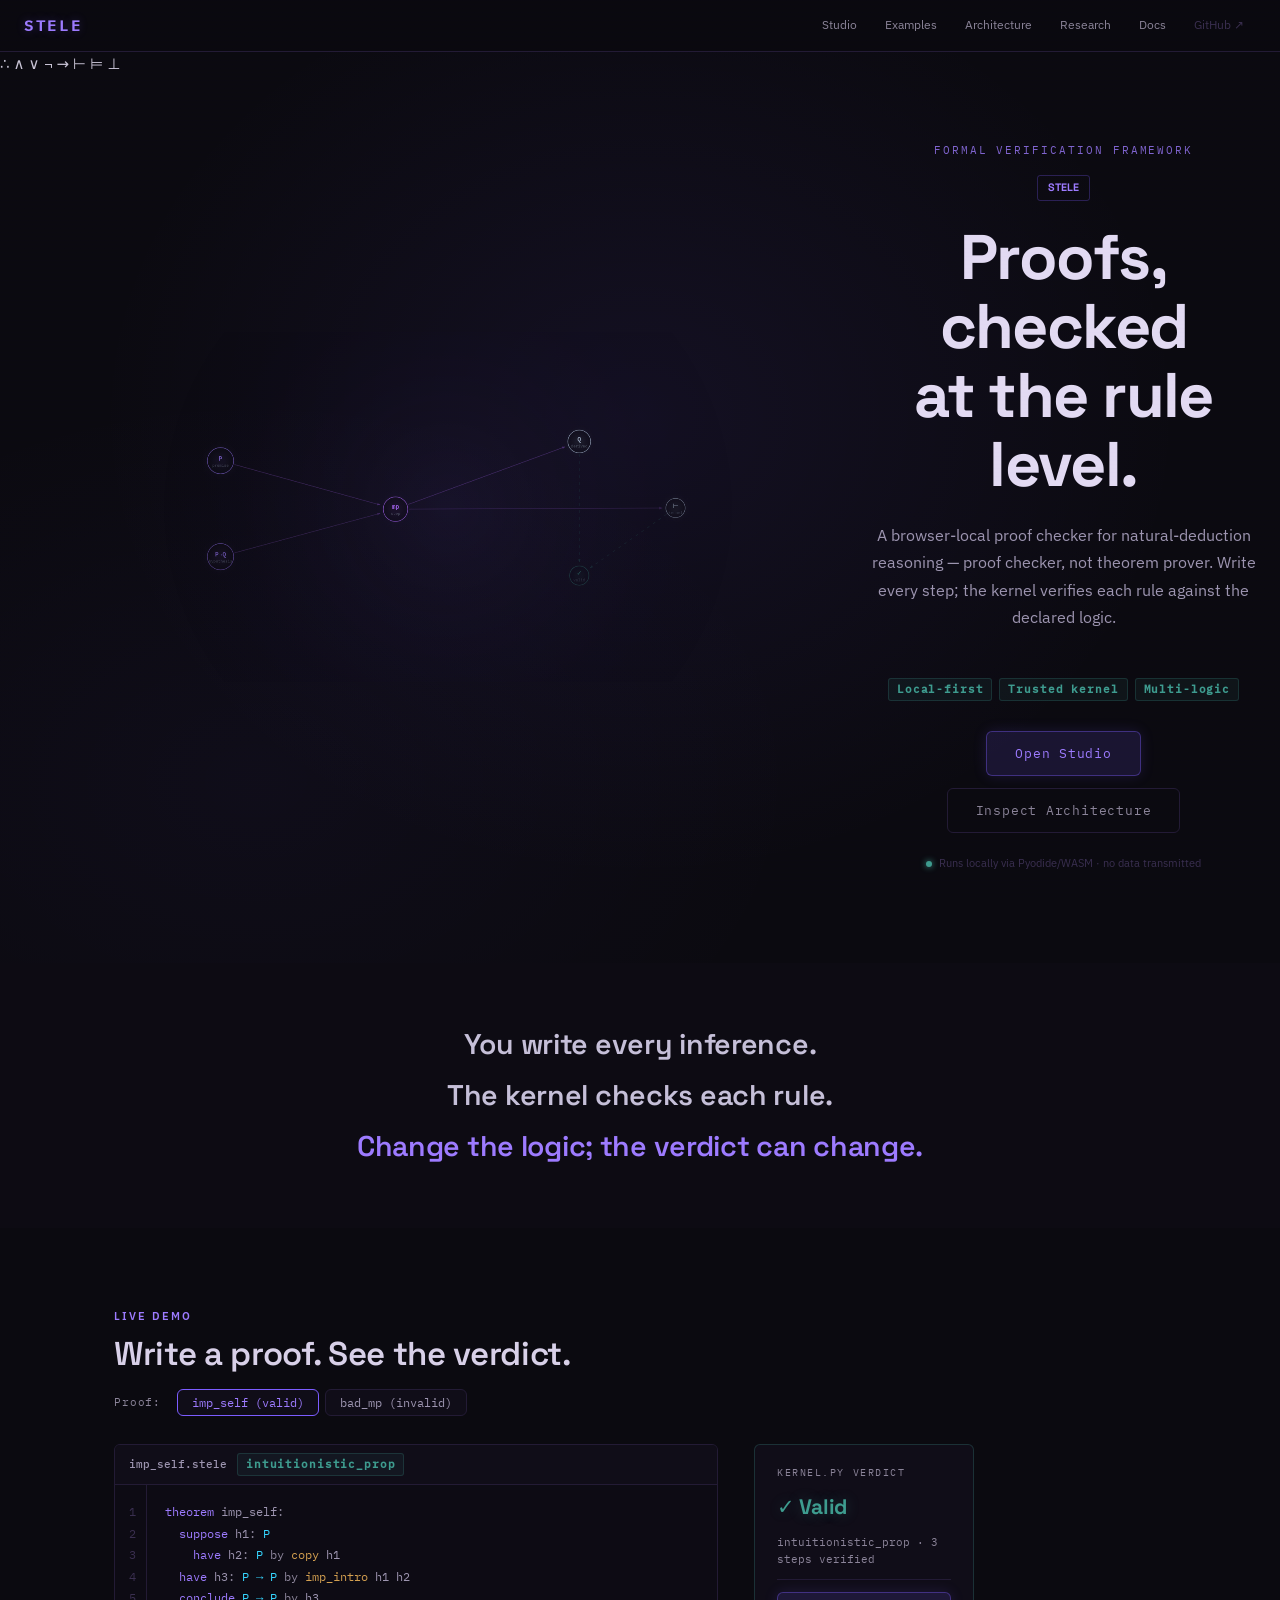
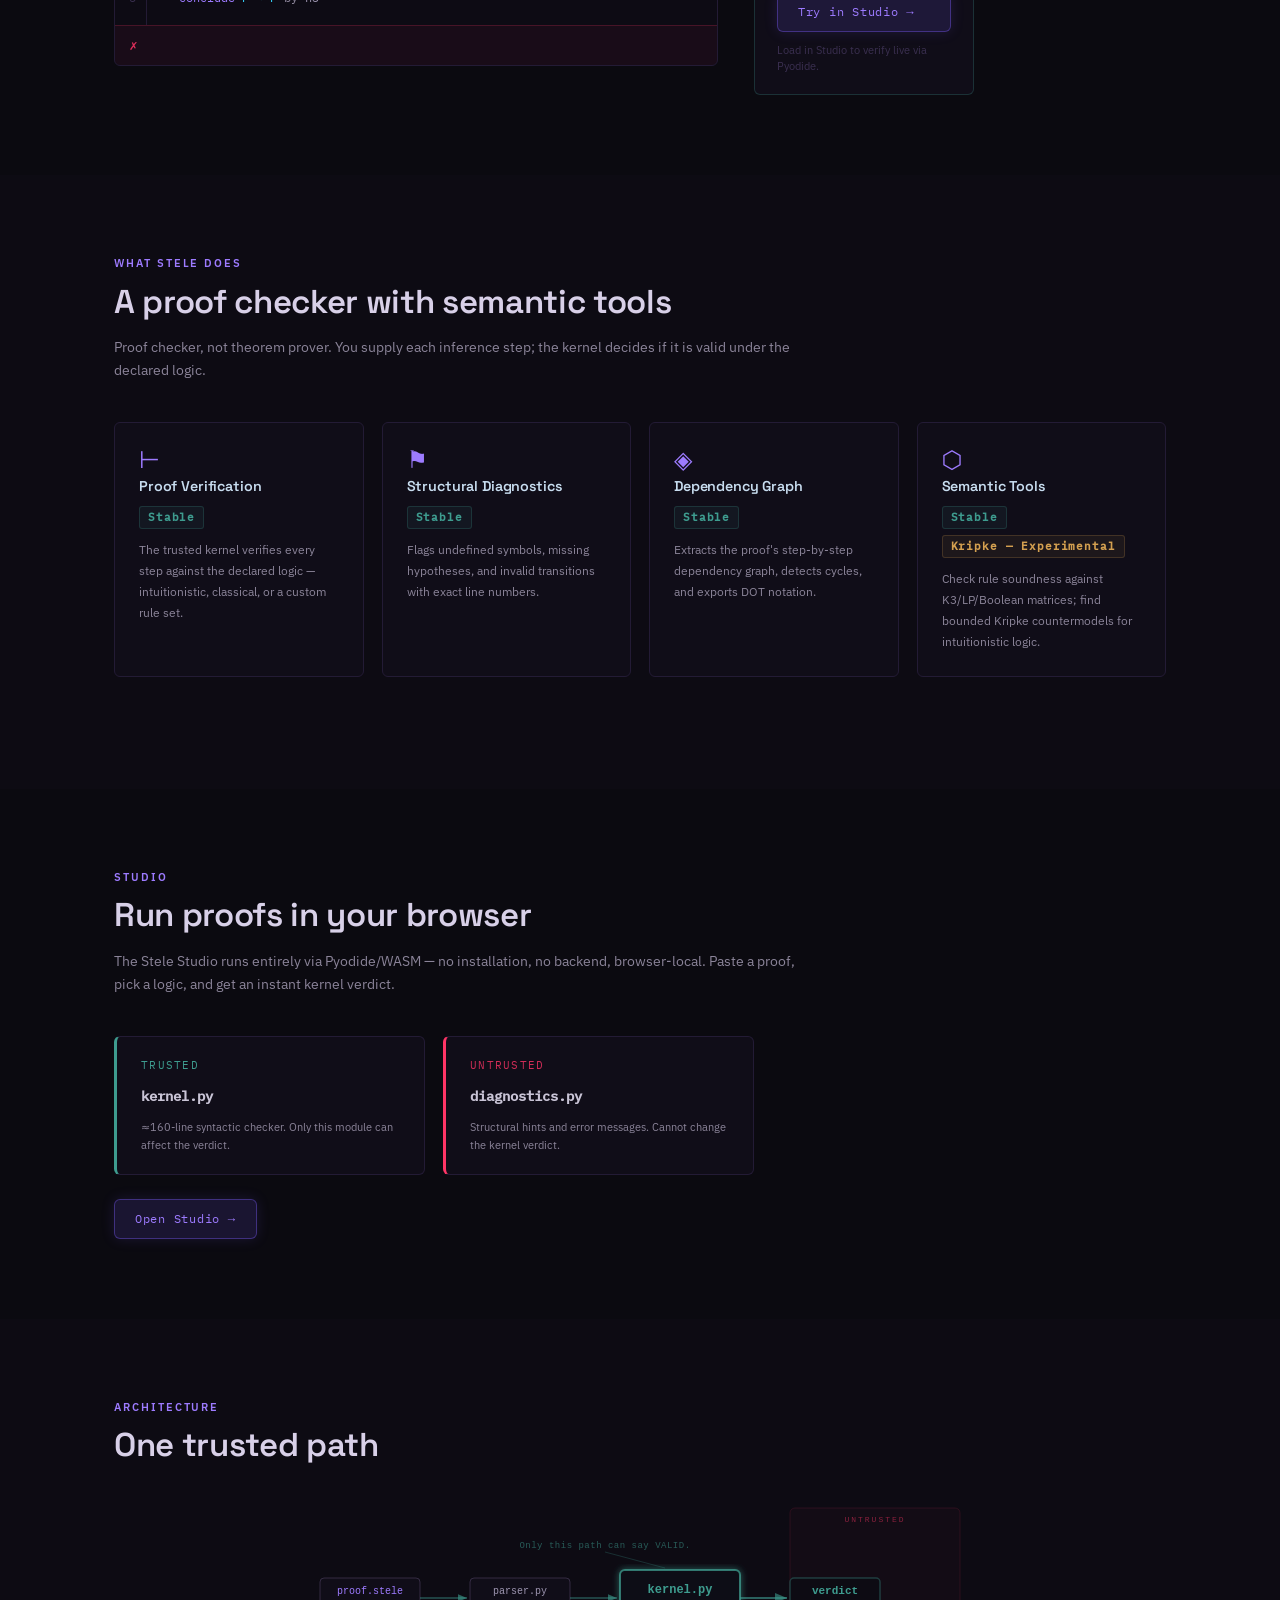
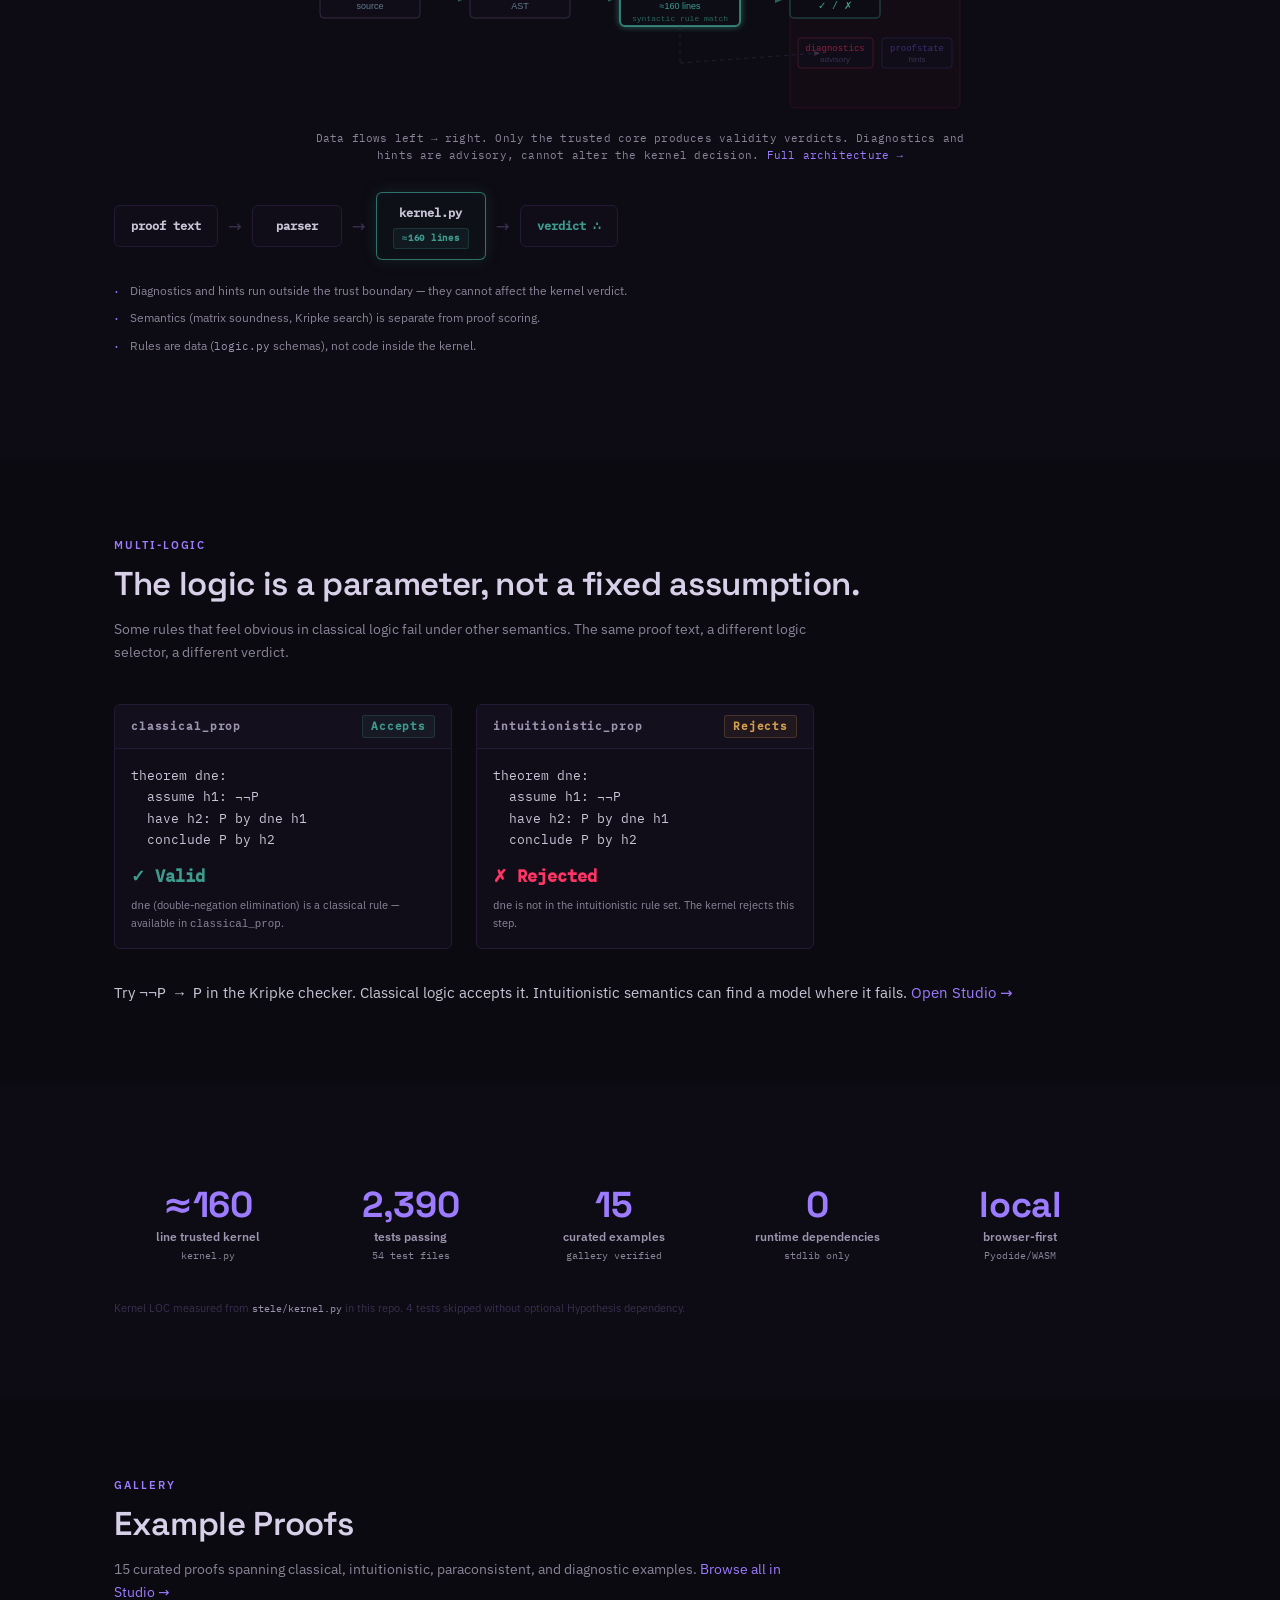
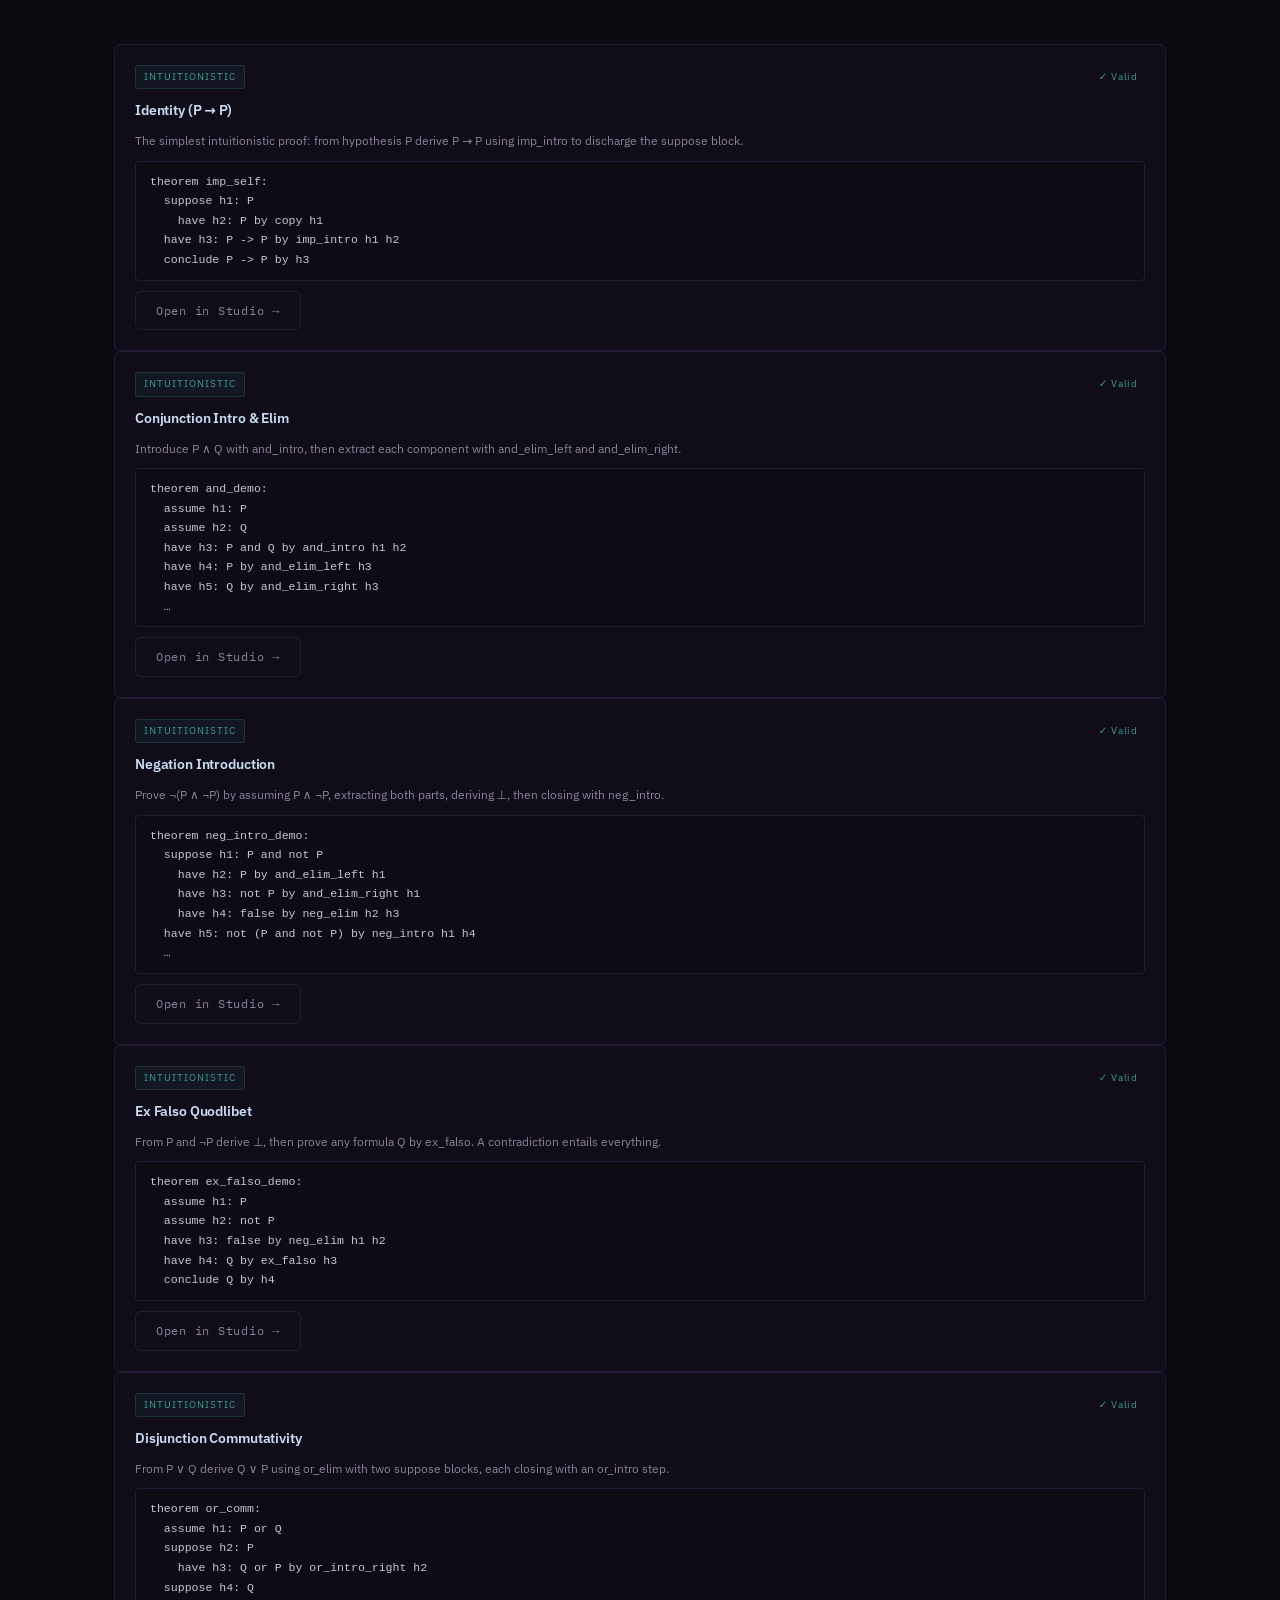
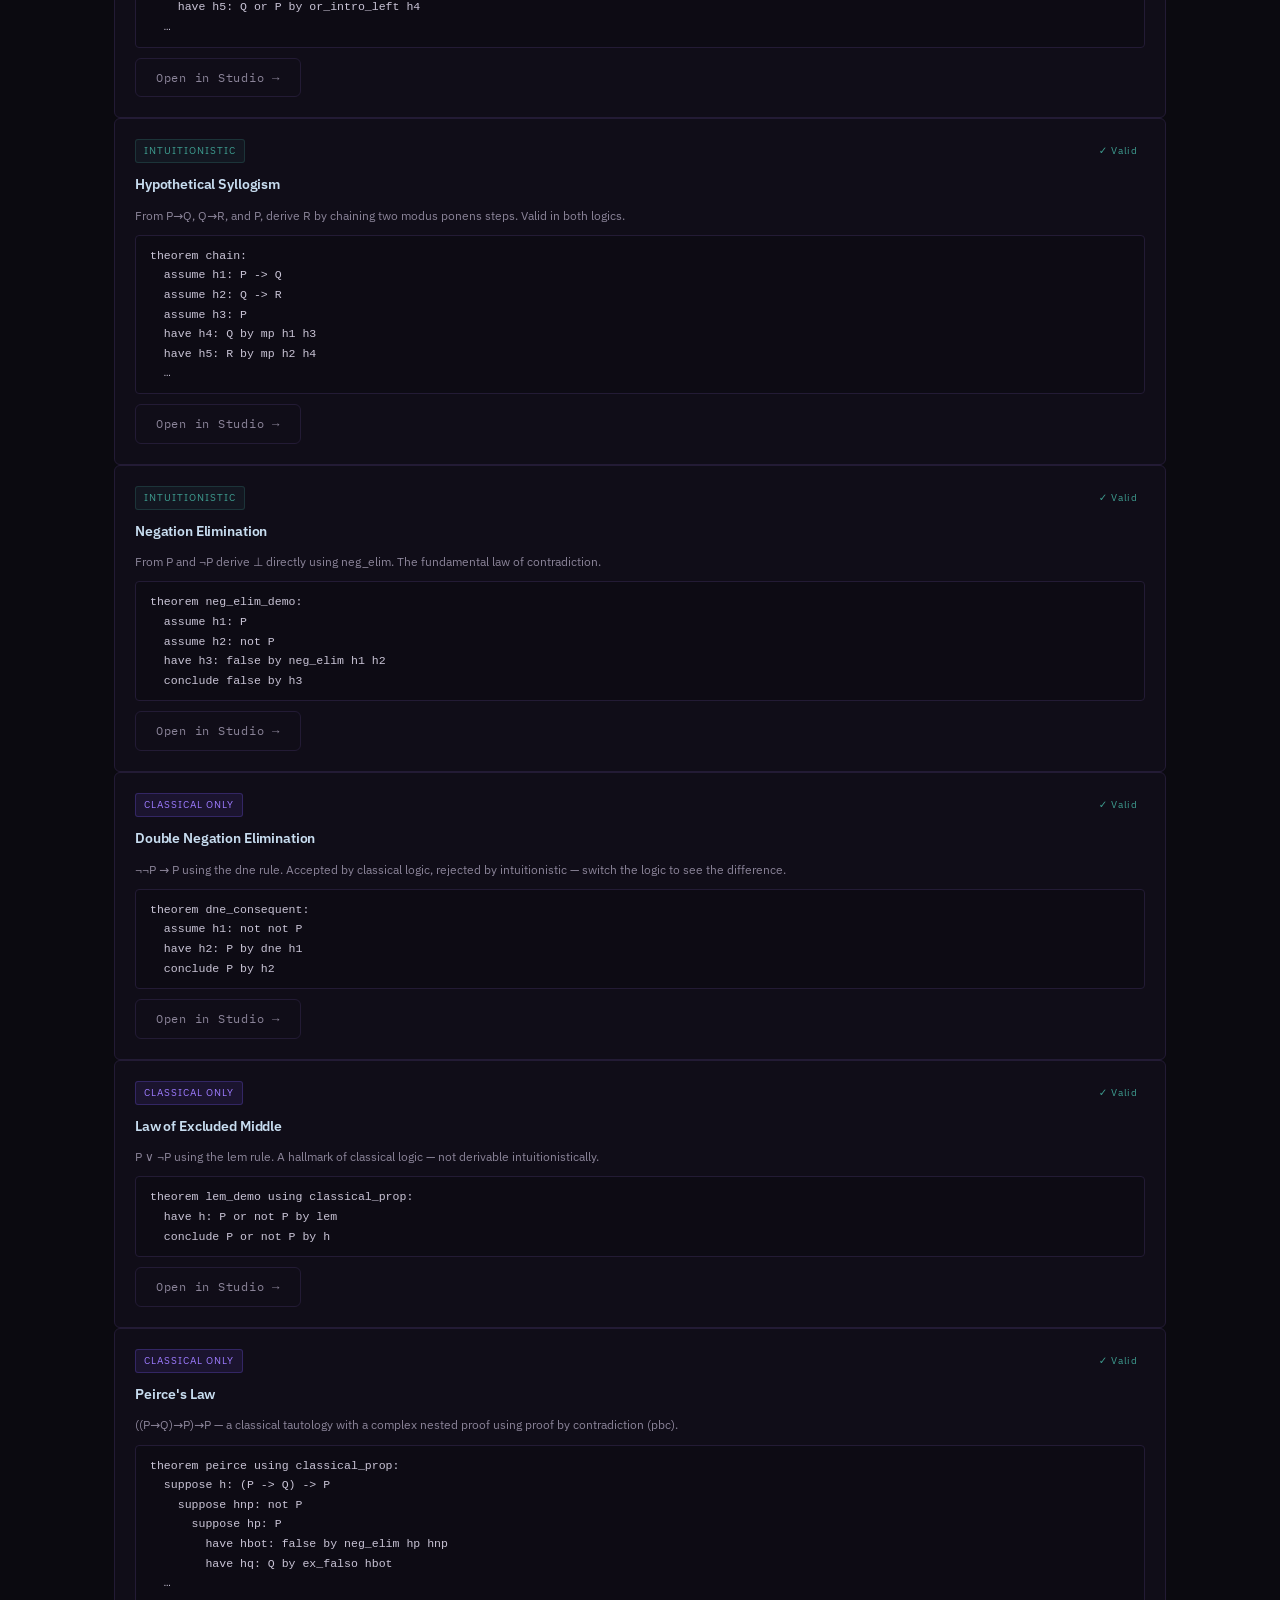
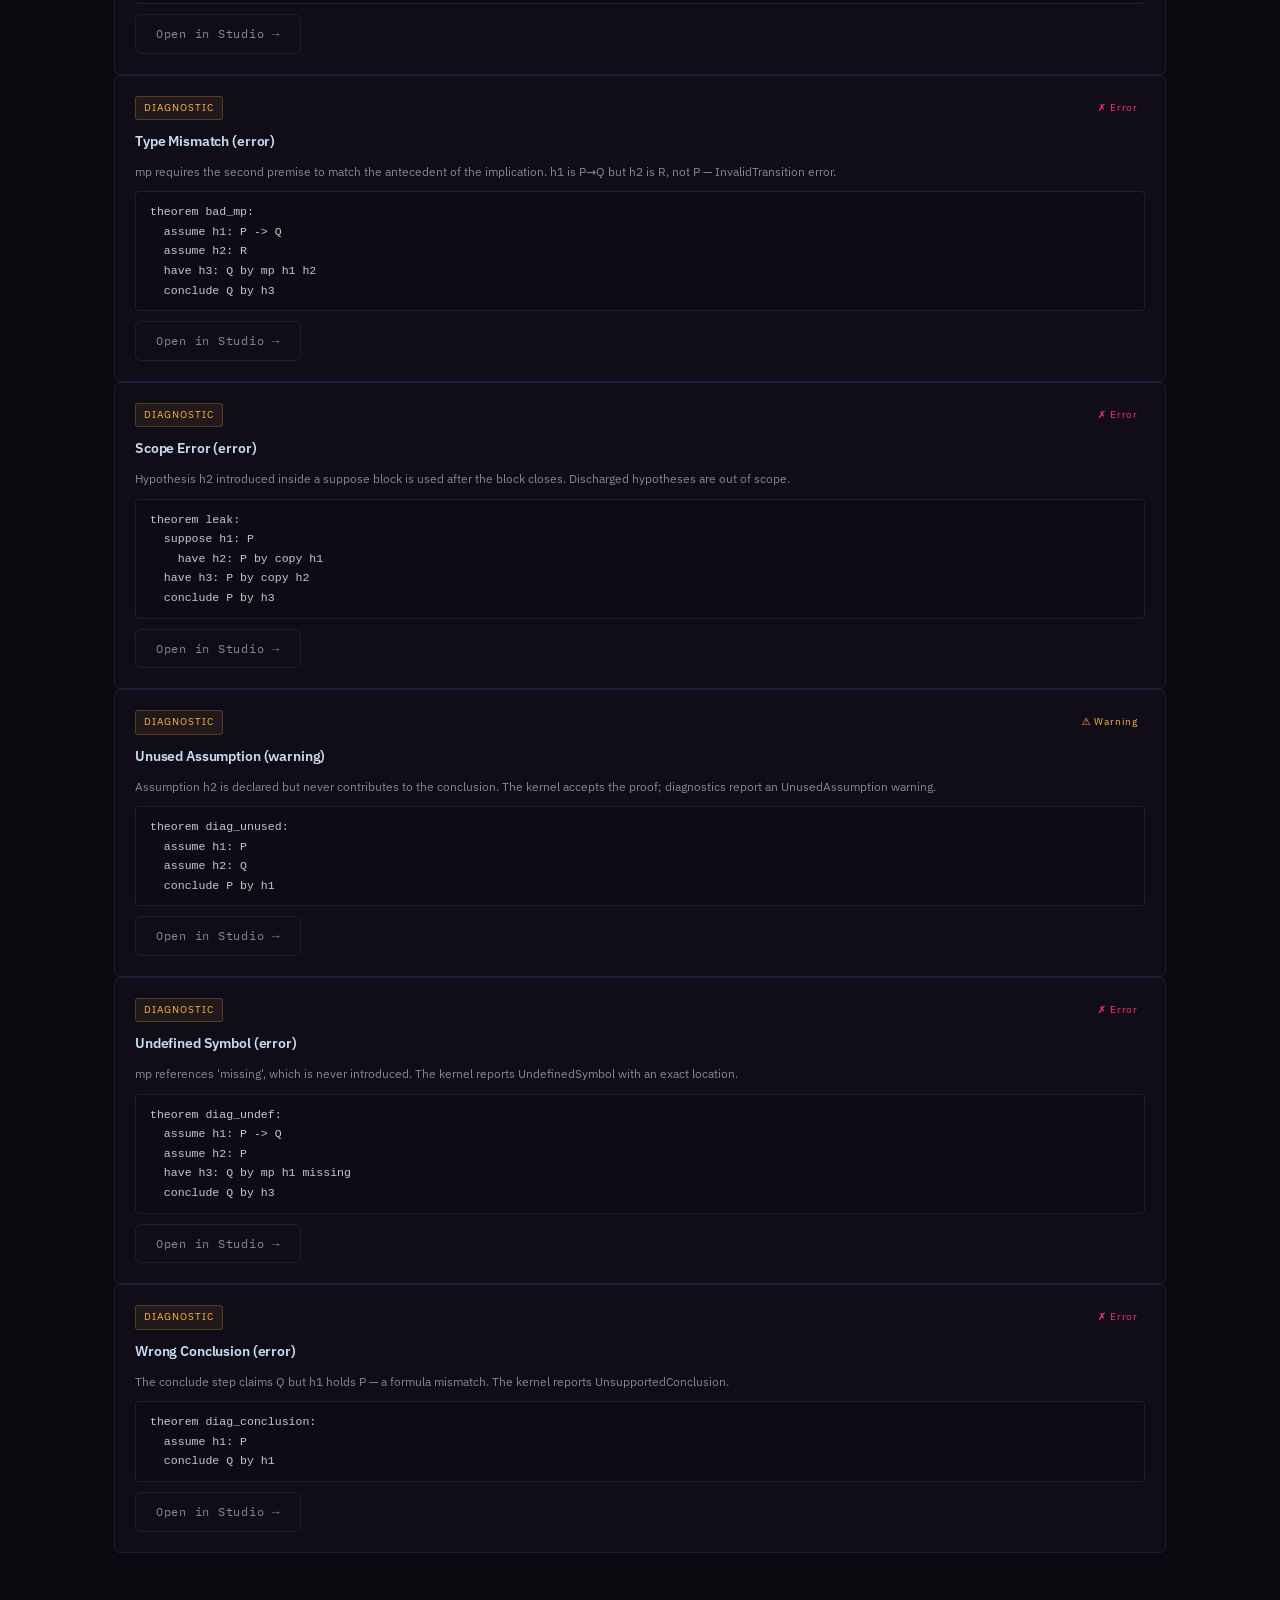
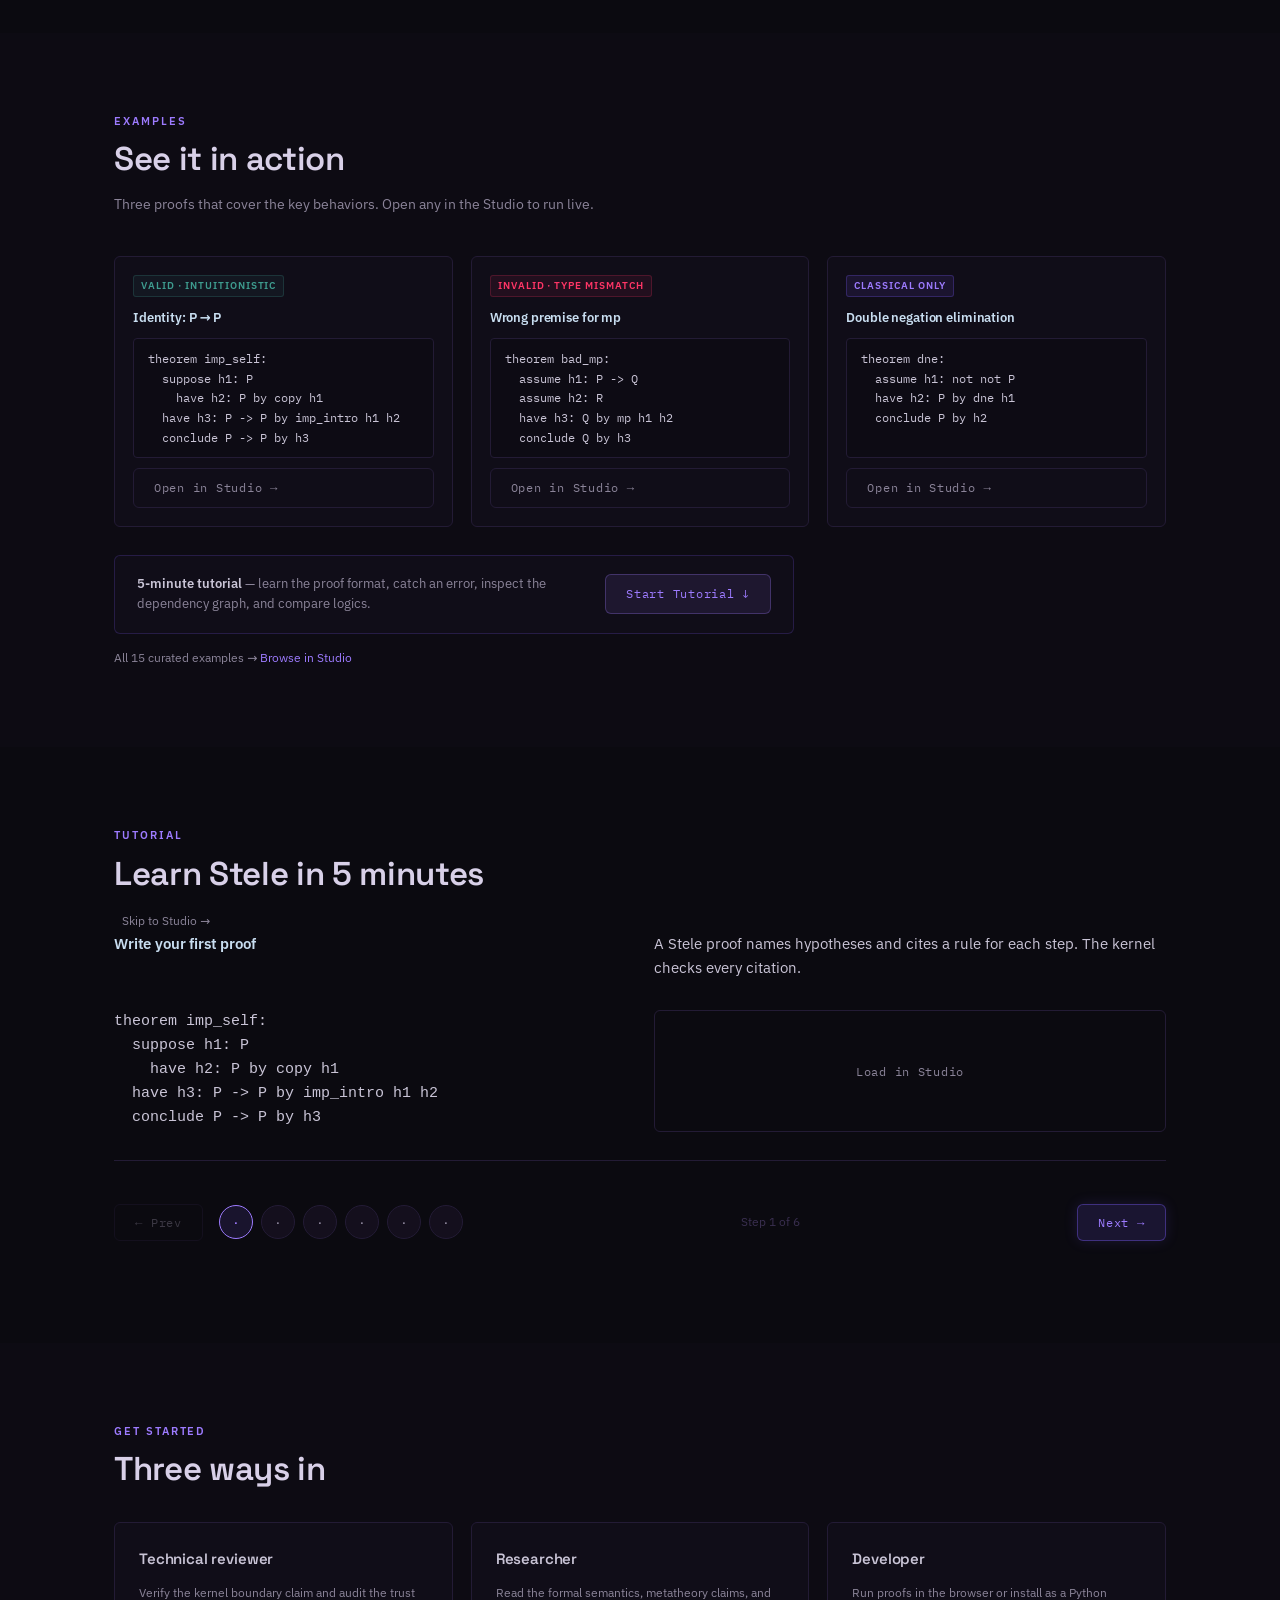
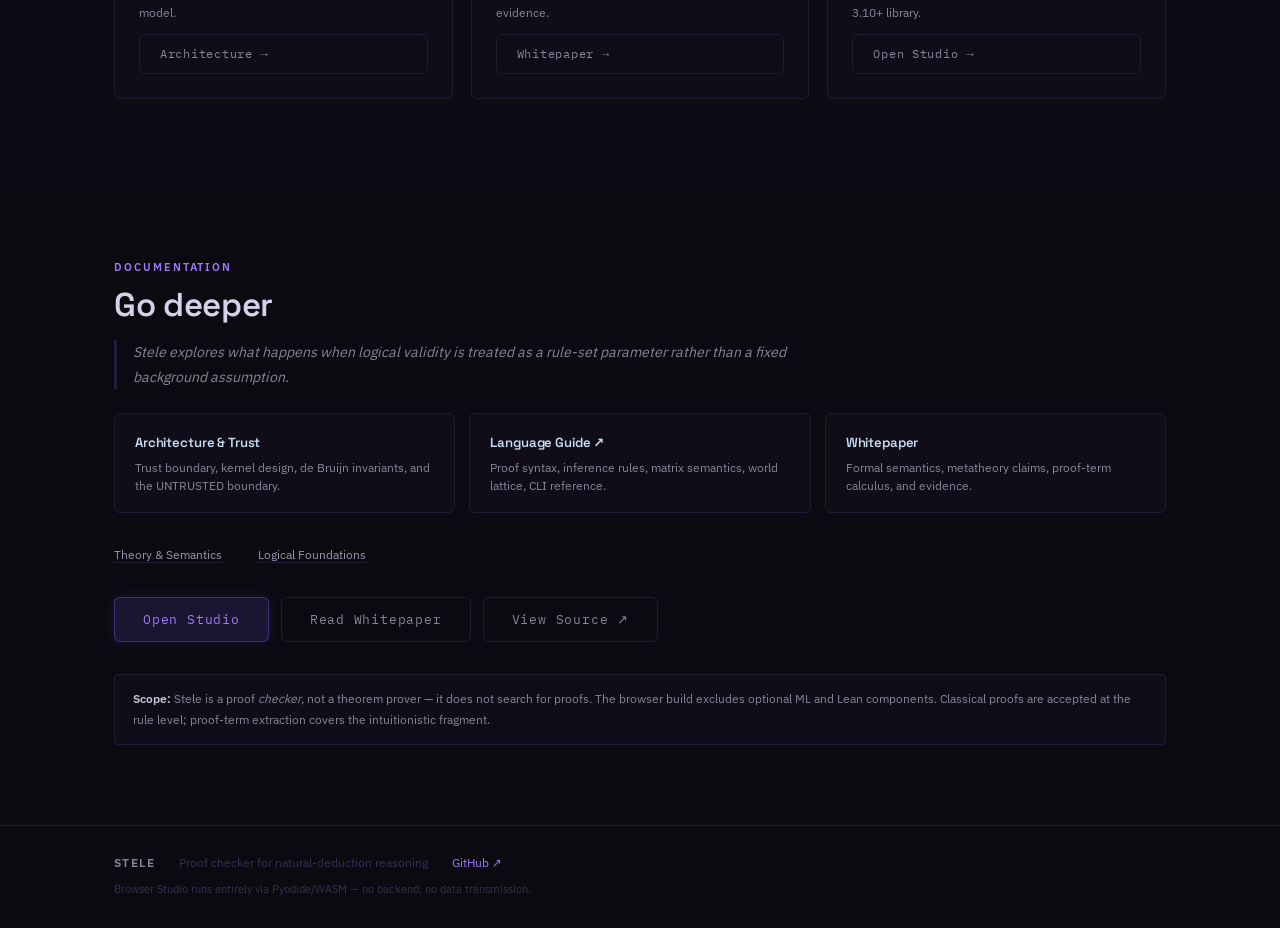
==== commit 4c26e44e: "feat(design): meaningful hero constellation, trust diagram, live proof demo - Hero: verdict pulse an" ====
--- a/site/index.html
+++ b/site/index.html
@@ -15,7 +15,7 @@
 <meta name="twitter:card" content="summary_large_image">
 <meta name="twitter:title" content="Stele — Proof Checker">
 <meta name="twitter:description" content="Browser-local proof checker. Trusted kernel. Multi-logic.">
-<!-- Self-hosted fonts (Spectral · IBM Plex Sans · IBM Plex Mono) -->
+<!-- Self-hosted fonts (Space Grotesk · IBM Plex Sans · IBM Plex Mono · Spectral) -->
 <link rel="stylesheet" href="assets/fonts/fonts.css">
 <!-- Design tokens — load first -->
 <link rel="stylesheet" href="assets/tokens.css">
@@ -107,31 +107,65 @@
 <!-- ════════════════════════════════════════════════════════════════════════ -->
 <section id="demo" aria-labelledby="demo-heading">
   <div class="section-inner">
-    <div class="section-label">Demo</div>
+    <div class="section-label">Live Demo</div>
     <h2 id="demo-heading" class="section-heading">Write a proof. See the verdict.</h2>
+
+    <!-- Toggle: valid / invalid -->
+    <div class="demo-controls">
+      <span class="demo-toggle-label">Proof:</span>
+      <div class="demo-toggle" role="group" aria-label="Choose example proof">
+        <button id="demo-btn-valid"   class="demo-toggle-btn demo-toggle-btn--active"
+                aria-pressed="true"  onclick="demoShow('valid')">
+          imp_self (valid)
+        </button>
+        <button id="demo-btn-invalid" class="demo-toggle-btn demo-toggle-btn--invalid"
+                aria-pressed="false" onclick="demoShow('invalid')">
+          bad_mp (invalid)
+        </button>
+      </div>
+    </div>
+
     <div class="demo-slot">
 
-      <!-- Left: proof editor mockup -->
-      <div class="demo-editor" role="region" aria-label="Proof editor">
+      <!-- Left: proof editor with line numbers and syntax highlighting -->
+      <div class="demo-editor" id="demo-editor" role="region" aria-label="Proof editor">
         <div class="demo-editor-bar">
-          <span class="demo-editor-label">proof.stele</span>
-          <span class="badge badge-stable">intuitionistic_prop</span>
-        </div>
-        <pre class="demo-editor-code" aria-label="Example proof: implication identity P implies P">theorem imp_self:
-  suppose h1: P
-    have h2: P by copy h1
-  have h3: P -&gt; P by imp_intro h1 h2
-  conclude P -&gt; P by h3</pre>
-      </div>
-
-      <!-- Right: kernel verdict -->
-      <div class="demo-verdict" role="region" aria-label="Kernel verdict">
+          <span class="demo-editor-label" id="demo-filename">imp_self.stele</span>
+          <span class="badge badge-stable" id="demo-logic-badge">intuitionistic_prop</span>
+        </div>
+        <div class="demo-editor-content">
+          <!-- Line numbers -->
+          <div class="demo-line-nums" id="demo-line-nums" aria-hidden="true">
+            <span>1</span>
+            <span>2</span>
+            <span>3</span>
+            <span>4</span>
+            <span>5</span>
+          </div>
+          <!-- Code with syntax highlighting -->
+          <div class="demo-editor-code" id="demo-code"
+               role="region" aria-label="Proof source code"
+               aria-live="polite">
+            <!-- populated by demoShow() on load -->
+          </div>
+        </div>
+        <!-- Error annotation bar (hidden when valid) -->
+        <div class="demo-error-bar" id="demo-error-bar" hidden aria-live="assertive">
+          <span class="demo-error-icon" aria-hidden="true">✗</span>
+          <code id="demo-error-text"></code>
+        </div>
+      </div>
+
+      <!-- Right: kernel verdict card -->
+      <div class="demo-verdict" id="demo-verdict" role="region" aria-label="Kernel verdict">
         <div class="demo-verdict-label">kernel.py verdict</div>
-        <div class="demo-verdict-result">✓ Valid</div>
-        <div class="demo-verdict-detail">intuitionistic_prop · 3 steps verified</div>
+        <div class="demo-verdict-result" id="demo-verdict-result" data-state="valid">✓ Valid</div>
+        <div class="demo-verdict-detail" id="demo-verdict-detail">intuitionistic_prop · 3 steps</div>
         <hr class="demo-verdict-divider">
-        <a href="studio.html?example=imp_self" class="btn btn-primary">Try in Studio →</a>
-        <p class="demo-verdict-note">Load this proof and run live in the browser.</p>
+        <a href="studio.html?example=imp_self" id="demo-studio-link" class="btn btn-primary">
+          Try in Studio →
+        </a>
+        <p class="demo-verdict-note">Load in Studio to verify live via Pyodide.</p>
       </div>
 
     </div>
@@ -234,14 +268,118 @@
 </section>
 
 <!-- ════════════════════════════════════════════════════════════════════════ -->
-<!-- § 6  TRUST BOUNDARY                                                     -->
+<!-- § 6  TRUST BOUNDARY — signature diagram                                 -->
 <!-- ════════════════════════════════════════════════════════════════════════ -->
 <section id="trust" aria-labelledby="trust-heading">
   <div class="section-inner">
     <div class="section-label">Architecture</div>
     <h2 id="trust-heading" class="section-heading">One trusted path</h2>
 
-    <div class="trust-flow" role="img" aria-label="Proof verification pipeline: proof text to parser to kernel.py to verdict">
+    <!-- Signature trust diagram SVG -->
+    <figure class="trust-sig" aria-labelledby="trust-sig-caption">
+      <svg viewBox="0 0 660 220" xmlns="http://www.w3.org/2000/svg"
+           role="img" aria-label="Proof verification pipeline: proof text to parser to kernel.py to verdict. Only this path can say VALID.">
+        <defs>
+          <marker id="ts-arrow" markerWidth="7" markerHeight="7" refX="6" refY="3.5" orient="auto">
+            <path d="M0,1 L6,3.5 L0,6 Z" fill="rgba(62,156,143,0.6)"/>
+          </marker>
+          <marker id="ts-arrow-dim" markerWidth="7" markerHeight="7" refX="6" refY="3.5" orient="auto">
+            <path d="M0,1 L6,3.5 L0,6 Z" fill="rgba(90,75,110,0.5)"/>
+          </marker>
+          <filter id="kernel-glow">
+            <feGaussianBlur stdDeviation="3" result="blur"/>
+            <feComposite in="SourceGraphic" in2="blur" operator="over"/>
+          </filter>
+        </defs>
+
+        <!-- UNTRUSTED zone background -->
+        <rect x="480" y="10" width="170" height="200" rx="5"
+              fill="rgba(255,53,102,0.025)" stroke="rgba(255,53,102,0.12)" stroke-width="1"/>
+        <text x="565" y="24" text-anchor="middle" font-family="monospace" font-size="8"
+              fill="rgba(255,53,102,0.5)" letter-spacing="2">UNTRUSTED</text>
+
+        <!-- proof text -->
+        <rect x="10" y="80" width="100" height="40" rx="4"
+              fill="#100D18" stroke="rgba(90,75,110,0.5)" stroke-width="1"/>
+        <text x="60" y="96" text-anchor="middle" font-family="monospace"
+              font-size="10" fill="#9D7BFF">proof.stele</text>
+        <text x="60" y="111" text-anchor="middle" font-family="sans-serif"
+              font-size="9" fill="#5e7a8f">source</text>
+
+        <!-- parser -->
+        <rect x="160" y="80" width="100" height="40" rx="4"
+              fill="#100D18" stroke="rgba(90,75,110,0.5)" stroke-width="1"/>
+        <text x="210" y="96" text-anchor="middle" font-family="monospace"
+              font-size="10" fill="#9D95B0">parser.py</text>
+        <text x="210" y="111" text-anchor="middle" font-family="sans-serif"
+              font-size="9" fill="#5e7a8f">AST</text>
+
+        <!-- kernel.py — the glowing center -->
+        <rect x="310" y="72" width="120" height="56" rx="5"
+              fill="#0D0B13" stroke="rgba(62,156,143,0.75)" stroke-width="2"
+              filter="url(#kernel-glow)"/>
+        <text x="370" y="95" text-anchor="middle" font-family="monospace"
+              font-size="12" font-weight="bold" fill="#3E9C8F">kernel.py</text>
+        <text x="370" y="111" text-anchor="middle" font-family="sans-serif"
+              font-size="9" fill="#3E9C8F">≈160 lines</text>
+        <text x="370" y="123" text-anchor="middle" font-family="monospace"
+              font-size="8" fill="rgba(62,156,143,0.6)">syntactic rule match</text>
+
+        <!-- verdict -->
+        <rect x="480" y="80" width="90" height="40" rx="4"
+              fill="#0D0B13" stroke="rgba(62,156,143,0.35)" stroke-width="1.5"/>
+        <text x="525" y="96" text-anchor="middle" font-family="monospace"
+              font-size="11" font-weight="bold" fill="#3E9C8F">verdict</text>
+        <text x="525" y="111" text-anchor="middle" font-family="monospace"
+              font-size="10" fill="#3E9C8F">✓ / ✗</text>
+
+        <!-- untrusted elements (dim) -->
+        <rect x="488" y="140" width="75" height="30" rx="3"
+              fill="#100D18" stroke="rgba(255,53,102,0.2)" stroke-width="1"/>
+        <text x="525" y="153" text-anchor="middle" font-family="monospace"
+              font-size="9" fill="rgba(255,53,102,0.5)">diagnostics</text>
+        <text x="525" y="164" text-anchor="middle" font-family="sans-serif"
+              font-size="8" fill="#3A2F50">advisory</text>
+
+        <rect x="572" y="140" width="70" height="30" rx="3"
+              fill="#100D18" stroke="rgba(124,92,255,0.15)" stroke-width="1"/>
+        <text x="607" y="153" text-anchor="middle" font-family="monospace"
+              font-size="9" fill="rgba(124,92,255,0.4)">proofstate</text>
+        <text x="607" y="164" text-anchor="middle" font-family="sans-serif"
+              font-size="8" fill="#3A2F50">hints</text>
+
+        <!-- Trusted arrows -->
+        <line x1="110" y1="100" x2="157" y2="100"
+              stroke="rgba(62,156,143,0.5)" stroke-width="1.5" marker-end="url(#ts-arrow)"/>
+        <line x1="260" y1="100" x2="307" y2="100"
+              stroke="rgba(62,156,143,0.5)" stroke-width="1.5" marker-end="url(#ts-arrow)"/>
+        <line x1="430" y1="100" x2="477" y2="100"
+              stroke="rgba(62,156,143,0.6)" stroke-width="2" marker-end="url(#ts-arrow)"/>
+
+        <!-- Untrusted arrows (dim, from kernel to diagnostics) -->
+        <line x1="370" y1="128" x2="370" y2="165" stroke="rgba(60,47,80,0.5)" stroke-width="1"
+              stroke-dasharray="4,4"/>
+        <line x1="370" y1="165" x2="510" y2="155" stroke="rgba(60,47,80,0.5)" stroke-width="1"
+              stroke-dasharray="4,4" marker-end="url(#ts-arrow-dim)"/>
+
+        <!-- "Only this path" label -->
+        <text x="295" y="50" text-anchor="middle" font-family="monospace"
+              font-size="9" fill="rgba(62,156,143,0.55)" letter-spacing="0.5">
+          Only this path can say VALID.
+        </text>
+        <!-- Arrow from label to kernel -->
+        <line x1="295" y1="54" x2="355" y2="70"
+              stroke="rgba(62,156,143,0.25)" stroke-width="1"/>
+
+      </svg>
+      <figcaption id="trust-sig-caption" class="trust-sig-caption">
+        Data flows left → right. Only the trusted core produces validity verdicts.
+        Diagnostics and hints are advisory, cannot alter the kernel decision.
+        <a href="architecture.html">Full architecture →</a>
+      </figcaption>
+    </figure>
+
+    <div class="trust-flow" role="img" aria-label="Proof verification steps: proof text to parser to kernel.py to verdict (therefore ∴)">
       <div class="trust-flow-node">
         <span class="trust-flow-label">proof text</span>
       </div>
@@ -266,12 +404,76 @@
       <p>Rules are data (<code>logic.py</code> schemas), not code inside the kernel.</p>
     </div>
 
-    <a href="architecture.html" class="btn btn-ghost">Full architecture →</a>
-  </div>
-</section>
-
-<!-- ════════════════════════════════════════════════════════════════════════ -->
-<!-- § 7  EVIDENCE STRIP                                                     -->
+  </div>
+</section>
+
+<!-- ════════════════════════════════════════════════════════════════════════ -->
+<!-- § 7  CLASSICAL VS INTUITIONISTIC                                         -->
+<!-- ════════════════════════════════════════════════════════════════════════ -->
+<section id="multi-logic" aria-labelledby="multi-logic-heading">
+  <div class="section-inner">
+    <div class="section-label">Multi-Logic</div>
+    <h2 id="multi-logic-heading" class="section-heading">
+      The logic is a parameter, not a fixed assumption.
+    </h2>
+    <p class="section-sub">
+      Some rules that feel obvious in classical logic fail under other semantics.
+      The same proof text, a different logic selector, a different verdict.
+    </p>
+
+    <!-- Classical vs Intuitionistic comparison -->
+    <div class="logic-compare" role="list" aria-label="Classical vs Intuitionistic comparison">
+
+      <div class="logic-compare-col" role="listitem">
+        <div class="logic-compare-header">
+          <span class="logic-compare-name">classical_prop</span>
+          <span class="badge badge-stable">Accepts</span>
+        </div>
+        <div class="logic-compare-body">
+          <pre class="logic-compare-formula">theorem dne:
+  assume h1: ¬¬P
+  have h2: P by dne h1
+  conclude P by h2</pre>
+          <p class="logic-compare-verdict logic-compare-verdict--valid">✓ Valid</p>
+          <p class="logic-compare-note">
+            <code>dne</code> (double-negation elimination) is a classical rule —
+            available in <code>classical_prop</code>.
+          </p>
+        </div>
+      </div>
+
+      <div class="logic-compare-col" role="listitem">
+        <div class="logic-compare-header">
+          <span class="logic-compare-name">intuitionistic_prop</span>
+          <span class="badge badge-experimental">Rejects</span>
+        </div>
+        <div class="logic-compare-body">
+          <pre class="logic-compare-formula">theorem dne:
+  assume h1: ¬¬P
+  have h2: P by dne h1
+  conclude P by h2</pre>
+          <p class="logic-compare-verdict logic-compare-verdict--invalid">✗ Rejected</p>
+          <p class="logic-compare-note">
+            <code>dne</code> is not in the intuitionistic rule set.
+            The kernel rejects this step.
+          </p>
+        </div>
+      </div>
+
+    </div>
+
+    <blockquote class="kripke-note">
+      Try <code>¬¬P → P</code> in the Kripke checker.
+      Classical logic accepts it.
+      Intuitionistic semantics can find a model where it fails.
+      <a href="studio.html">Open Studio →</a>
+    </blockquote>
+
+  </div>
+</section>
+
+<!-- ════════════════════════════════════════════════════════════════════════ -->
+<!-- § 8  EVIDENCE STRIP                                                     -->
 <!-- ════════════════════════════════════════════════════════════════════════ -->
 <section id="evidence" aria-labelledby="evidence-heading" class="evidence-section">
   <div class="section-inner">
@@ -317,7 +519,7 @@
 </section>
 
 <!-- ════════════════════════════════════════════════════════════════════════ -->
-<!-- § 8  GALLERY (DOM structure required for JS population)                 -->
+<!-- § 9  GALLERY (DOM structure required for JS population)                 -->
 <!-- ════════════════════════════════════════════════════════════════════════ -->
 <section id="gallery" aria-labelledby="gallery-heading">
   <div class="section-inner">
@@ -337,7 +539,7 @@
 </section>
 
 <!-- ════════════════════════════════════════════════════════════════════════ -->
-<!-- § 9  TRY EXAMPLES (compact showcase)                                    -->
+<!-- § 10  TRY EXAMPLES (compact showcase)                                   -->
 <!-- ════════════════════════════════════════════════════════════════════════ -->
 <section id="examples" aria-labelledby="examples-heading">
   <div class="section-inner">
@@ -402,7 +604,7 @@
 </section>
 
 <!-- ════════════════════════════════════════════════════════════════════════ -->
-<!-- § 10  TUTORIAL (6-step interactive walkthrough)                         -->
+<!-- § 11  TUTORIAL (6-step interactive walkthrough)                         -->
 <!-- ════════════════════════════════════════════════════════════════════════ -->
 <section id="tutorial" aria-labelledby="tut-heading">
   <div class="section-inner">
@@ -520,7 +722,7 @@
 </section>
 
 <!-- ════════════════════════════════════════════════════════════════════════ -->
-<!-- § 11  QUICKSTART — three paths in                                       -->
+<!-- § 12  QUICKSTART — three paths in                                       -->
 <!-- ════════════════════════════════════════════════════════════════════════ -->
 <section id="quickstart" aria-labelledby="quickstart-heading">
   <div class="section-inner">
@@ -552,7 +754,7 @@
 </section>
 
 <!-- ════════════════════════════════════════════════════════════════════════ -->
-<!-- § 12  RESEARCH CONTEXT + DOCS + FINAL CTA                              -->
+<!-- § 13  RESEARCH CONTEXT + DOCS + FINAL CTA                              -->
 <!-- ════════════════════════════════════════════════════════════════════════ -->
 <section id="docs" aria-labelledby="docs-heading">
   <div class="section-inner">
@@ -626,5 +828,131 @@
 
 <script src="assets/stele-pyodide.js"></script>
 <script src="assets/visuals.js" defer></script>
+
+<!-- Live demo toggle — pre-computed, no server needed -->
+<script>
+(function () {
+  'use strict';
+
+  /* Pre-rendered HTML for both demo states */
+  var DEMOS = {
+    valid: {
+      filename: 'imp_self.stele',
+      logic: 'intuitionistic_prop',
+      lineNums: '<span>1</span><span>2</span><span>3</span><span>4</span><span>5</span>',
+      errLines: [],
+      code: [
+        '<span class="tok-kw">theorem</span> <span class="tok-label">imp_self</span><span class="tok-colon">:</span>',
+        '  <span class="tok-kw">suppose</span> <span class="tok-label">h1</span><span class="tok-colon">:</span> <span class="tok-form">P</span>',
+        '    <span class="tok-kw">have</span> <span class="tok-label">h2</span><span class="tok-colon">:</span> <span class="tok-form">P</span> <span class="tok-colon">by</span> <span class="tok-rule">copy</span> <span class="tok-label">h1</span>',
+        '  <span class="tok-kw">have</span> <span class="tok-label">h3</span><span class="tok-colon">:</span> <span class="tok-form">P → P</span> <span class="tok-colon">by</span> <span class="tok-rule">imp_intro</span> <span class="tok-label">h1 h2</span>',
+        '  <span class="tok-kw">conclude</span> <span class="tok-form">P → P</span> <span class="tok-colon">by</span> <span class="tok-label">h3</span>'
+      ],
+      verdictState: 'valid',
+      verdictText: '✓ Valid',
+      verdictDetail: 'intuitionistic_prop · 3 steps verified',
+      error: null,
+      studioHref: 'studio.html?example=imp_self'
+    },
+    invalid: {
+      filename: 'bad_mp.stele',
+      logic: 'intuitionistic_prop',
+      lineNums: '<span>1</span><span>2</span><span>3</span><span class="err">4</span><span>5</span>',
+      errLines: [3], /* 0-indexed */
+      code: [
+        '<span class="tok-kw">theorem</span> <span class="tok-label">bad_mp</span><span class="tok-colon">:</span>',
+        '  <span class="tok-kw">assume</span> <span class="tok-label">h1</span><span class="tok-colon">:</span> <span class="tok-form">P → Q</span>',
+        '  <span class="tok-kw">assume</span> <span class="tok-label">h2</span><span class="tok-colon">:</span> <span class="tok-form">R</span>',
+        '  <span class="tok-kw">have</span> <span class="tok-label">h3</span><span class="tok-colon">:</span> <span class="tok-form">Q</span> <span class="tok-colon">by</span> <span class="tok-rule">mp</span> <span class="tok-label">h1 h2</span>',
+        '  <span class="tok-kw">conclude</span> <span class="tok-form">Q</span> <span class="tok-colon">by</span> <span class="tok-label">h3</span>'
+      ],
+      verdictState: 'invalid',
+      verdictText: '✗ Invalid',
+      verdictDetail: 'step failed at line 4',
+      error: 'InvalidTransition at line 4 · rule mp: expected antecedent P · got R from h2',
+      studioHref: 'studio.html?example=bad_mp'
+    }
+  };
+
+  function demoShow(key) {
+    var d = DEMOS[key];
+    if (!d) return;
+
+    var el = {
+      filename:  document.getElementById('demo-filename'),
+      logicBadge:document.getElementById('demo-logic-badge'),
+      lineNums:  document.getElementById('demo-line-nums'),
+      code:      document.getElementById('demo-code'),
+      errBar:    document.getElementById('demo-error-bar'),
+      errText:   document.getElementById('demo-error-text'),
+      verdict:   document.getElementById('demo-verdict'),
+      vResult:   document.getElementById('demo-verdict-result'),
+      vDetail:   document.getElementById('demo-verdict-detail'),
+      studioLink:document.getElementById('demo-studio-link'),
+      btnValid:  document.getElementById('demo-btn-valid'),
+      btnInvalid:document.getElementById('demo-btn-invalid')
+    };
+
+    /* Filename + logic badge */
+    if (el.filename)  el.filename.textContent = d.filename;
+    if (el.logicBadge) el.logicBadge.textContent = d.logic;
+
+    /* Line numbers */
+    if (el.lineNums) el.lineNums.innerHTML = d.lineNums;
+
+    /* Code with optional error-line highlight */
+    if (el.code) {
+      var html = d.code.map(function(line, i) {
+        var errClass = d.errLines.indexOf(i) >= 0 ? ' class="demo-line--err"' : '';
+        return '<span' + errClass + '>' + line + '</span>';
+      }).join('\n');
+      el.code.innerHTML = html;
+    }
+
+    /* Error bar */
+    if (el.errBar) {
+      if (d.error) {
+        el.errBar.hidden = false;
+        if (el.errText) el.errText.textContent = d.error;
+      } else {
+        el.errBar.hidden = true;
+      }
+    }
+
+    /* Verdict card */
+    if (el.verdict) {
+      el.verdict.classList.toggle('demo-verdict--valid',   key === 'valid');
+      el.verdict.classList.toggle('demo-verdict--invalid', key === 'invalid');
+    }
+    if (el.vResult) {
+      el.vResult.setAttribute('data-state', d.verdictState);
+      el.vResult.textContent = d.verdictText;
+    }
+    if (el.vDetail) el.vDetail.textContent = d.verdictDetail;
+    if (el.studioLink) el.studioLink.href = d.studioHref;
+
+    /* Toggle button states */
+    if (el.btnValid) {
+      el.btnValid.classList.toggle('demo-toggle-btn--active', key === 'valid');
+      el.btnValid.setAttribute('aria-pressed', String(key === 'valid'));
+    }
+    if (el.btnInvalid) {
+      el.btnInvalid.classList.toggle('demo-toggle-btn--active', key === 'invalid');
+      el.btnInvalid.setAttribute('aria-pressed', String(key === 'invalid'));
+    }
+  }
+
+  /* Expose for inline onclick */
+  window.demoShow = demoShow;
+
+  /* Initialize with valid state on DOM ready */
+  if (document.readyState === 'loading') {
+    document.addEventListener('DOMContentLoaded', function() { demoShow('valid'); });
+  } else {
+    demoShow('valid');
+  }
+}());
+</script>
+
 </body>
 </html>
--- a/site/assets/fonts/fonts.css
+++ b/site/assets/fonts/fonts.css
@@ -11,7 +11,21 @@
    The unicode-range descriptor limits loading to pages using these characters.
 */
 
-/* ── Spectral (serif — headings, section titles) ────────────────────────── */
+/* ── Space Grotesk (display grotesque — H1/H2/display, 300-700 variable) ── */
+
+@font-face {
+  font-family: 'Space Grotesk';
+  font-style: normal;
+  font-weight: 300 700;
+  font-display: swap;
+  src: url('space-grotesk.woff2') format('woff2');
+  unicode-range: U+0000-00FF, U+0131, U+0152-0153, U+02BB-02BC, U+02C6,
+                 U+02DA, U+02DC, U+0304, U+0308, U+0329, U+2000-206F,
+                 U+20AC, U+2122, U+2191, U+2193, U+2212, U+2215,
+                 U+FEFF, U+FFFD;
+}
+
+/* ── Spectral (serif — pull-quotes only) ────────────────────────────────── */
 
 @font-face {
   font-family: 'Spectral';
--- a/site/assets/tokens.css
+++ b/site/assets/tokens.css
@@ -64,8 +64,10 @@
   --status-untrusted-border: rgba(255,53,102,.2);
 
   /* ── Typography ───────────────────────────────────────────────────────── */
-  /* Spectral: mathematical serif for headings — load via assets/fonts/fonts.css */
-  --font-display: 'Spectral', 'Georgia', 'Times New Roman', serif;
+  /* Space Grotesk: technical grotesque for display headings */
+  --font-display: 'Space Grotesk', 'IBM Plex Sans', system-ui, -apple-system, sans-serif;
+  /* Spectral: mathematical serif — pull-quotes and callouts only */
+  --font-serif:   'Spectral', 'Georgia', 'Times New Roman', serif;
   /* IBM Plex Sans: precise grotesque for body text and UI */
   --font-sans:    'IBM Plex Sans', system-ui, -apple-system, 'Segoe UI', sans-serif;
   /* IBM Plex Mono: monospace for proofs, code, logic symbols */
--- a/site/assets/stele_site.css
+++ b/site/assets/stele_site.css
@@ -1489,3 +1489,505 @@
 @media (max-width: 400px) {
   .evidence-strip { grid-template-columns: 1fr 1fr; }
 }
+
+/* ══════════════════════════════════════════════════════════════════════════ */
+/* Visual Identity v58 — display font, glow hierarchy, live demo, trust sig  */
+/* ══════════════════════════════════════════════════════════════════════════ */
+
+/* ── Display font: Space Grotesk on all headings ──────────────────────── */
+h1, h2, h3,
+.hero-headline,
+.section-heading,
+.hero-wordmark,
+.feature-title,
+.doc-title,
+.evidence-value,
+.demo-verdict-result,
+.core-line {
+  font-family: var(--font-display);
+  letter-spacing: -0.01em;
+}
+
+.hero-headline {
+  letter-spacing: -0.025em;
+}
+
+/* Spectral relegated to pull-quote / callout only */
+.pull-quote,
+blockquote.spectral {
+  font-family: var(--font-serif);
+}
+
+/* ── Glow hierarchy: ONLY primary CTA · valid verdict · kernel node ──── */
+
+/* Remove glow from cards not in the allowed set */
+.feature-card,
+.audience-card,
+.trust-card:not(.trust-card-trusted),
+.evidence-item,
+.doc-card,
+.example-mini-card,
+.tut-step,
+.scope-note {
+  box-shadow: none;
+}
+
+/* Card hover: border brightening only, no glow */
+.feature-card:hover,
+.audience-card:hover,
+.doc-card:hover,
+.example-mini-card:hover {
+  border-color: var(--bord2);
+  box-shadow: none;
+}
+
+/* Primary CTA glow ✓ */
+.btn-primary {
+  box-shadow: 0 0 14px rgba(124,92,255,.15);
+}
+.btn-primary:hover {
+  box-shadow: 0 0 22px rgba(124,92,255,.28);
+}
+
+/* Valid verdict glow ✓ */
+.demo-verdict--valid .demo-verdict-result,
+#demo-verdict-result[data-state="valid"] {
+  color: var(--success);
+  text-shadow: 0 0 14px rgba(62,156,143,.30);
+}
+
+/* Invalid verdict color */
+#demo-verdict-result[data-state="invalid"] {
+  color: var(--red);
+  text-shadow: none;
+}
+
+/* Kernel node glow ✓ */
+.trust-flow-node--kernel {
+  border-color: rgba(62,156,143,.7);
+  box-shadow: 0 0 16px rgba(62,156,143,.18), inset 0 0 8px rgba(62,156,143,.06);
+}
+
+/* ── Hero eyebrow label ───────────────────────────────────────────────── */
+.hero-eyebrow {
+  font-family: var(--font-mono);
+  font-size: var(--text-xs);
+  letter-spacing: .18em;
+  text-transform: uppercase;
+  color: var(--accent2);
+  margin-bottom: var(--space-4);
+  opacity: 0.8;
+}
+
+/* ── Live demo enhanced: toggle controls ─────────────────────────────── */
+.demo-controls {
+  display: flex;
+  align-items: center;
+  gap: var(--space-4);
+  margin-bottom: var(--space-6);
+  flex-wrap: wrap;
+}
+
+.demo-toggle-label {
+  font-family: var(--font-mono);
+  font-size: var(--text-xs);
+  color: var(--muted);
+  letter-spacing: .08em;
+}
+
+.demo-toggle {
+  display: flex;
+  gap: 6px;
+}
+
+.demo-toggle-btn {
+  font-family: var(--font-mono);
+  font-size: .78rem;
+  padding: 5px 14px;
+  background: var(--surface);
+  border: 1px solid var(--border);
+  border-radius: var(--radius);
+  color: var(--text-secondary);
+  cursor: pointer;
+  transition: border-color var(--dur-normal), color var(--dur-normal);
+}
+
+.demo-toggle-btn:hover {
+  border-color: var(--bord2);
+  color: var(--text);
+}
+
+.demo-toggle-btn--active {
+  border-color: var(--accent);
+  color: var(--accent2);
+}
+
+.demo-toggle-btn--invalid.demo-toggle-btn--active {
+  border-color: var(--red);
+  color: var(--red);
+}
+
+/* ── Editor with line numbers ────────────────────────────────────────── */
+.demo-editor-content {
+  display: flex;
+  overflow-x: auto;
+}
+
+.demo-line-nums {
+  display: flex;
+  flex-direction: column;
+  padding: 16px 10px 16px 14px;
+  min-width: 32px;
+  text-align: right;
+  font-family: var(--font-mono);
+  font-size: .82rem;
+  line-height: 1.75;
+  color: var(--dim);
+  user-select: none;
+  border-right: 1px solid var(--border);
+  background: var(--surf3);
+  flex-shrink: 0;
+}
+
+.demo-line-nums span {
+  display: block;
+}
+
+.demo-line-nums span.err {
+  color: var(--red);
+  font-weight: 700;
+}
+
+.demo-editor-code {
+  padding: 16px 18px;
+  font-family: var(--font-mono);
+  font-size: .82rem;
+  color: var(--text);
+  line-height: 1.75;
+  white-space: pre;
+  overflow-x: auto;
+  margin: 0;
+  background: none;
+  border: none;
+  flex: 1;
+}
+
+/* Syntax highlight tokens */
+.tok-kw   { color: #9D7BFF; }               /* keyword: theorem, suppose, have, conclude */
+.tok-label { color: var(--text-secondary); } /* hypothesis labels: h1, h2 */
+.tok-form  { color: var(--cyan); }           /* formulas: P, Q, P→Q */
+.tok-rule  { color: #D4A050; }              /* rule names: mp, imp_intro, copy, dne */
+.tok-colon { color: var(--muted); }
+.tok-com   { color: var(--dim); font-style: italic; }
+
+/* Error line highlight */
+.demo-line--err {
+  background: rgba(255,53,102,.08);
+  display: block;
+  margin-left: -18px;
+  padding-left: 18px;
+  margin-right: -18px;
+  padding-right: 18px;
+  border-left: 2px solid rgba(255,53,102,.5);
+}
+
+/* Error annotation bar at bottom of editor */
+.demo-error-bar {
+  display: flex;
+  align-items: flex-start;
+  gap: 8px;
+  padding: 10px 14px;
+  background: rgba(255,53,102,.05);
+  border-top: 1px solid rgba(255,53,102,.20);
+  font-family: var(--font-mono);
+  font-size: .76rem;
+  line-height: 1.6;
+  color: rgba(255,53,102,.85);
+}
+
+.demo-error-icon {
+  flex-shrink: 0;
+  margin-top: 1px;
+}
+
+/* ── Verdict card: state variants ────────────────────────────────────── */
+.demo-verdict {
+  transition: border-color var(--dur-normal);
+}
+
+.demo-verdict--valid {
+  border-color: rgba(62,156,143,.25);
+}
+
+.demo-verdict--invalid {
+  border-color: rgba(255,53,102,.22);
+}
+
+/* ── Trust signature diagram (landing) ───────────────────────────────── */
+.trust-sig {
+  max-width: 660px;
+  margin: var(--space-8) auto var(--space-6);
+}
+
+.trust-sig svg {
+  width: 100%;
+  height: auto;
+  display: block;
+}
+
+.trust-sig-caption {
+  text-align: center;
+  font-family: var(--font-mono);
+  font-size: var(--text-xs);
+  color: var(--muted);
+  margin-top: var(--space-3);
+  letter-spacing: .02em;
+}
+
+/* ── Classical vs Intuitionistic comparison ──────────────────────────── */
+.logic-compare {
+  display: grid;
+  grid-template-columns: 1fr 1fr;
+  gap: var(--space-6);
+  max-width: 700px;
+  margin: var(--space-8) 0;
+}
+
+.logic-compare-col {
+  background: var(--surface);
+  border: 1px solid var(--border);
+  border-radius: var(--radius-md);
+  overflow: hidden;
+}
+
+.logic-compare-header {
+  padding: 10px 16px;
+  background: var(--surf2);
+  border-bottom: 1px solid var(--border);
+  font-family: var(--font-mono);
+  font-size: var(--text-xs);
+  letter-spacing: .08em;
+  display: flex;
+  align-items: center;
+  justify-content: space-between;
+}
+
+.logic-compare-name {
+  color: var(--text-secondary);
+  font-weight: 600;
+}
+
+.logic-compare-body {
+  padding: 16px;
+}
+
+.logic-compare-formula {
+  font-family: var(--font-mono);
+  font-size: .88rem;
+  color: var(--text);
+  margin: 0 0 12px;
+}
+
+.logic-compare-verdict {
+  font-family: var(--font-mono);
+  font-size: 1.15rem;
+  font-weight: 700;
+  margin: 0;
+}
+
+.logic-compare-verdict--valid   { color: var(--success); }
+.logic-compare-verdict--invalid { color: var(--red); }
+
+.logic-compare-note {
+  font-size: var(--text-xs);
+  color: var(--muted);
+  margin-top: 8px;
+  line-height: 1.5;
+}
+
+@media (max-width: 540px) {
+  .logic-compare { grid-template-columns: 1fr; }
+  .demo-controls { flex-direction: column; align-items: flex-start; }
+}
+
+/* ── Claim-evidence-limitation matrix ────────────────────────────────── */
+.claim-matrix-wrap { overflow-x: auto; -webkit-overflow-scrolling: touch; }
+
+.claim-matrix {
+  width: 100%;
+  border-collapse: collapse;
+  font-size: var(--text-sm);
+  margin: var(--space-8) 0;
+}
+
+.claim-matrix th {
+  font-family: var(--font-mono);
+  font-size: var(--text-xs);
+  letter-spacing: .12em;
+  text-transform: uppercase;
+  color: var(--muted);
+  text-align: left;
+  padding: 8px 16px 10px;
+  border-bottom: 1px solid var(--border);
+  white-space: nowrap;
+}
+
+.claim-matrix td {
+  padding: 12px 16px;
+  border-bottom: 1px solid rgba(35,27,53,.5);
+  vertical-align: top;
+  line-height: var(--lh-normal);
+  color: var(--text-secondary);
+}
+
+.claim-matrix tr:last-child td { border-bottom: none; }
+
+.claim-matrix td:first-child {
+  color: var(--text);
+  font-weight: 500;
+  white-space: nowrap;
+}
+
+.claim-matrix td code {
+  font-family: var(--font-mono);
+  font-size: .80rem;
+  color: var(--accent2);
+  background: rgba(124,92,255,.07);
+  padding: 1px 5px;
+  border-radius: 3px;
+}
+
+.cm-limitation,
+.claim-matrix td.limitation {
+  color: var(--amber);
+  font-size: var(--text-xs);
+}
+
+/* ── Audience cards layout ────────────────────────────────────────────── */
+.audience-cards {
+  display: grid;
+  grid-template-columns: repeat(3, 1fr);
+  gap: var(--gap-card);
+  margin-top: var(--space-8);
+}
+
+.audience-card {
+  background: var(--surface);
+  border: 1px solid var(--border);
+  border-radius: var(--radius-md);
+  padding: var(--space-6);
+  display: flex;
+  flex-direction: column;
+  gap: var(--space-3);
+  transition: border-color var(--dur-normal);
+}
+
+.audience-card:hover { border-color: var(--bord2); }
+
+.audience-card-title {
+  font-family: var(--font-display);
+  font-size: var(--text-md);
+  font-weight: 600;
+  color: var(--text);
+  margin: 0;
+}
+
+.audience-card-desc {
+  font-size: var(--text-sm);
+  color: var(--muted);
+  margin: 0;
+  line-height: var(--lh-normal);
+  flex: 1;
+}
+
+@media (max-width: 700px) {
+  .audience-cards { grid-template-columns: 1fr; }
+}
+
+/* ── Trust cards layout (studio section) ─────────────────────────────── */
+.trust-cards {
+  display: grid;
+  grid-template-columns: 1fr 1fr;
+  gap: var(--gap-card);
+  margin: var(--space-6) 0;
+  max-width: 640px;
+}
+
+.trust-card {
+  background: var(--surface);
+  border: 1px solid var(--border);
+  border-radius: var(--radius-md);
+  padding: var(--space-5) var(--space-6);
+  display: flex;
+  flex-direction: column;
+  gap: var(--space-2);
+}
+
+.trust-card-trusted {
+  border-color: rgba(62,156,143,.30);
+}
+
+.trust-card-untrusted {
+  border-color: rgba(255,53,102,.18);
+}
+
+.trust-card-label {
+  font-family: var(--font-mono);
+  font-size: var(--text-xs);
+  letter-spacing: .12em;
+  text-transform: uppercase;
+}
+
+.trust-card-trusted .trust-card-label  { color: var(--success); }
+.trust-card-untrusted .trust-card-label { color: rgba(255,53,102,.80); }
+
+.trust-card-module {
+  font-family: var(--font-mono);
+  font-size: .9rem;
+  font-weight: 600;
+  color: var(--text);
+}
+
+.trust-card-desc {
+  font-size: var(--text-xs);
+  color: var(--muted);
+  margin: 0;
+  line-height: var(--lh-normal);
+}
+
+@media (max-width: 520px) {
+  .trust-cards { grid-template-columns: 1fr; }
+}
+
+/* ── docs-secondary-links ────────────────────────────────────────────── */
+.docs-secondary-links {
+  display: flex;
+  align-items: center;
+  gap: var(--space-4);
+  margin: var(--space-6) 0;
+  flex-wrap: wrap;
+  font-size: var(--text-sm);
+}
+
+.docs-secondary-links a {
+  color: var(--text-secondary);
+  text-decoration: underline;
+  text-underline-offset: 3px;
+  text-decoration-color: var(--border);
+  transition: color var(--dur-fast), text-decoration-color var(--dur-fast);
+}
+
+.docs-secondary-links a:hover {
+  color: var(--text);
+  text-decoration-color: var(--bord2);
+}
+
+/* ── Reduced-motion: freeze all JS-driven animations ─────────────────── */
+@media (prefers-reduced-motion: reduce) {
+  .demo-toggle-btn,
+  .demo-verdict,
+  .trust-sig,
+  .logic-compare-col {
+    transition: none;
+  }
+}
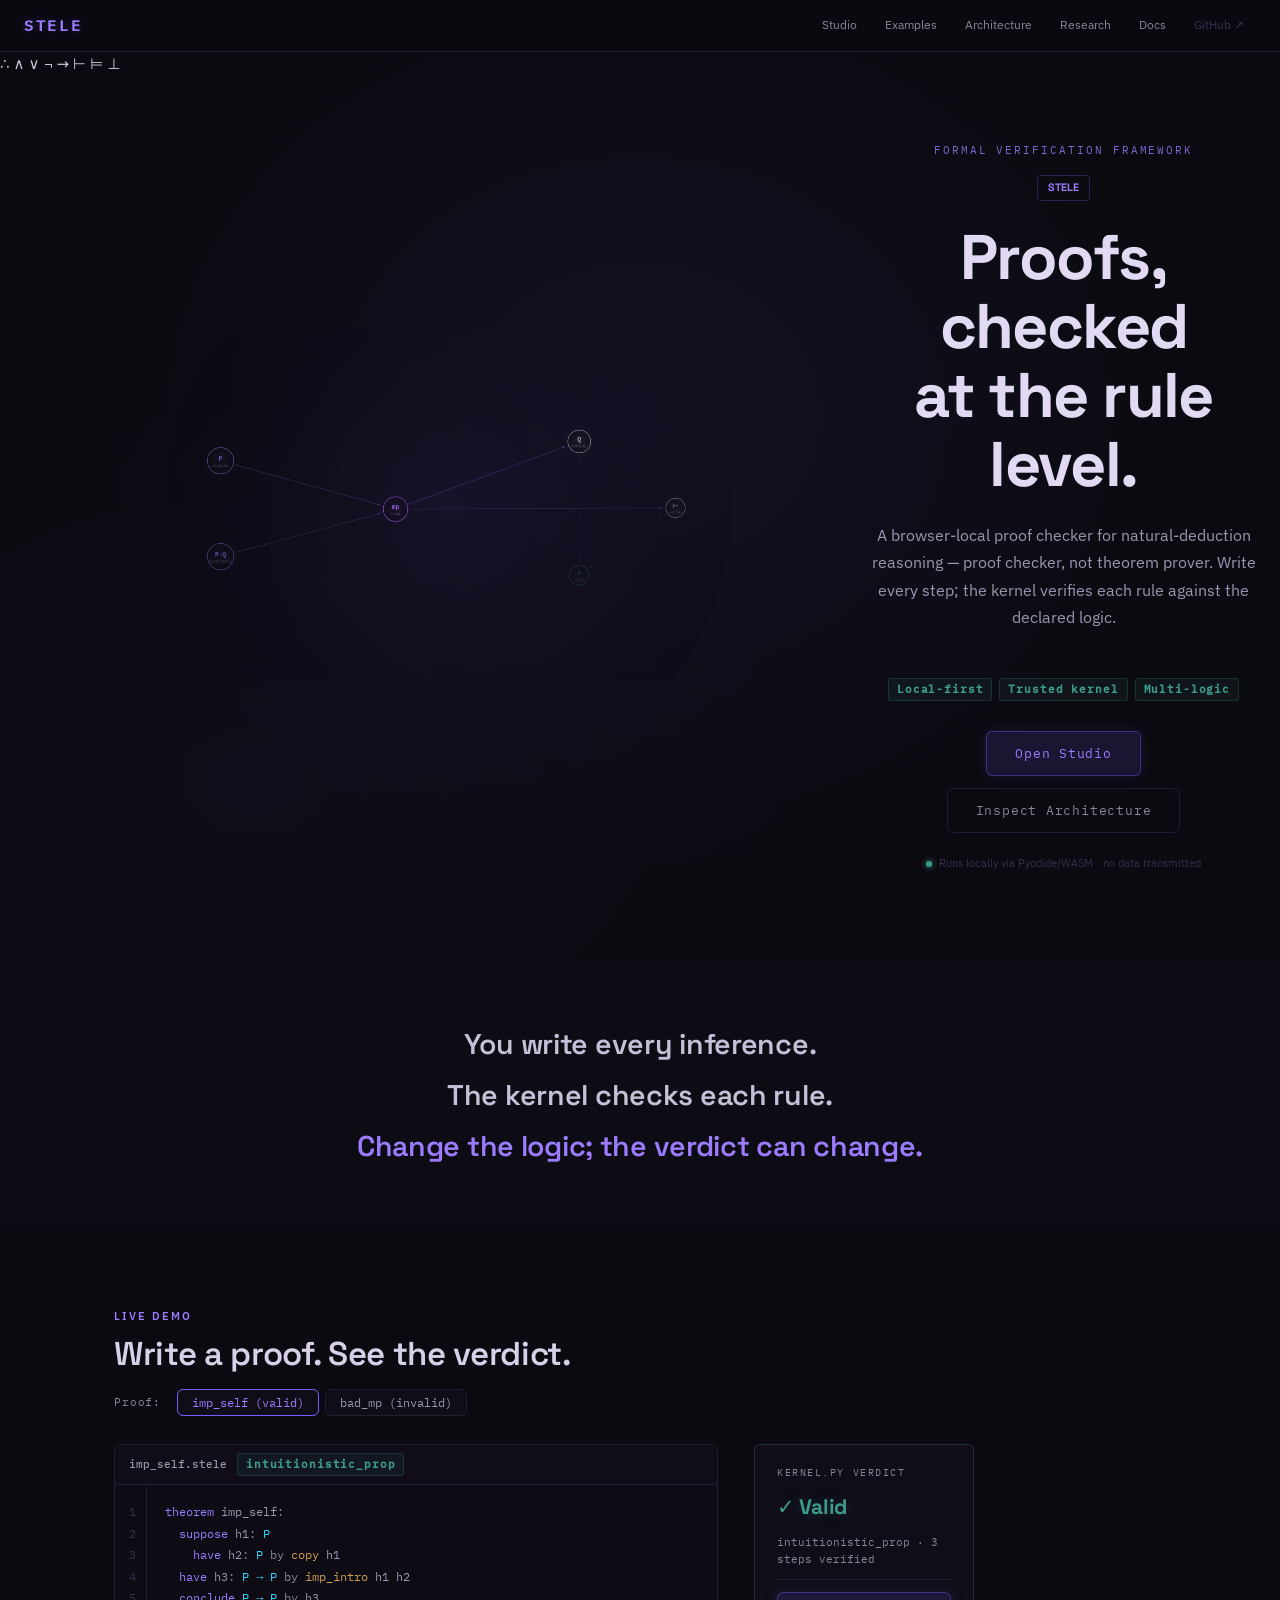
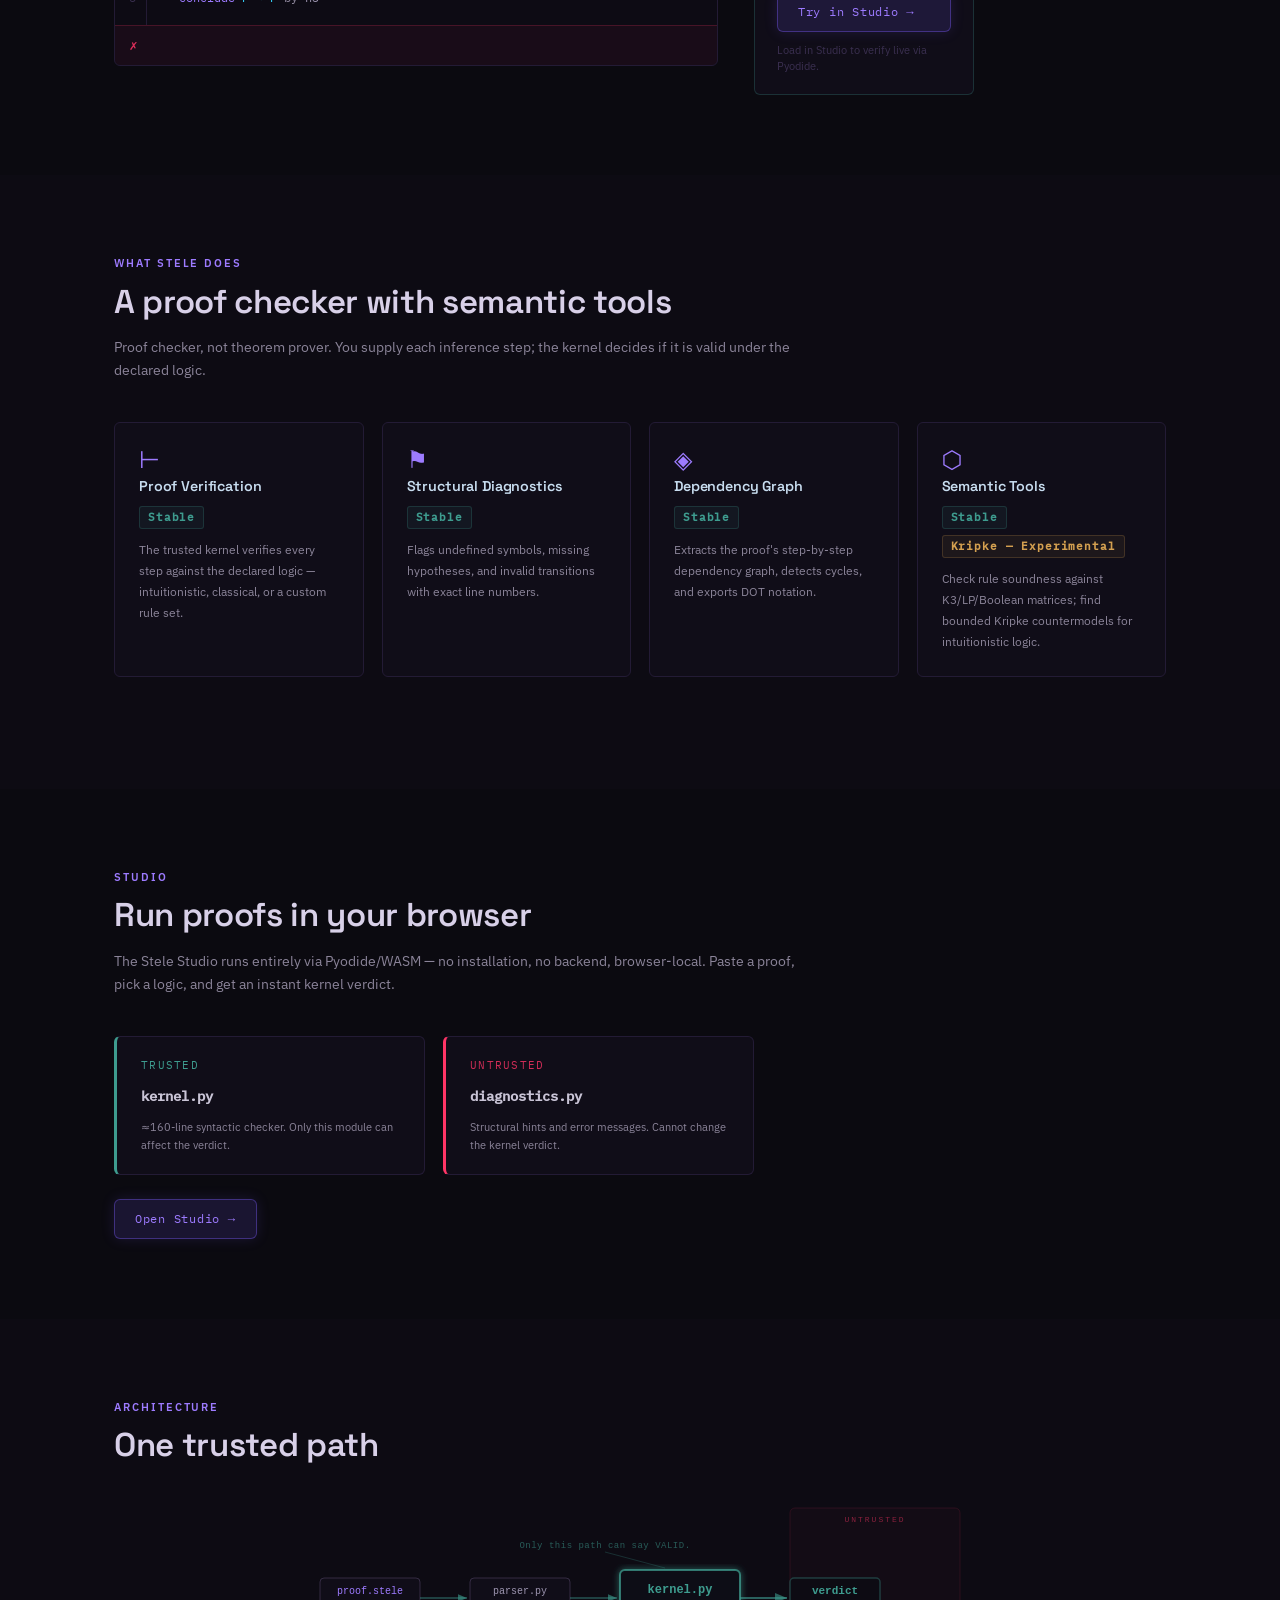
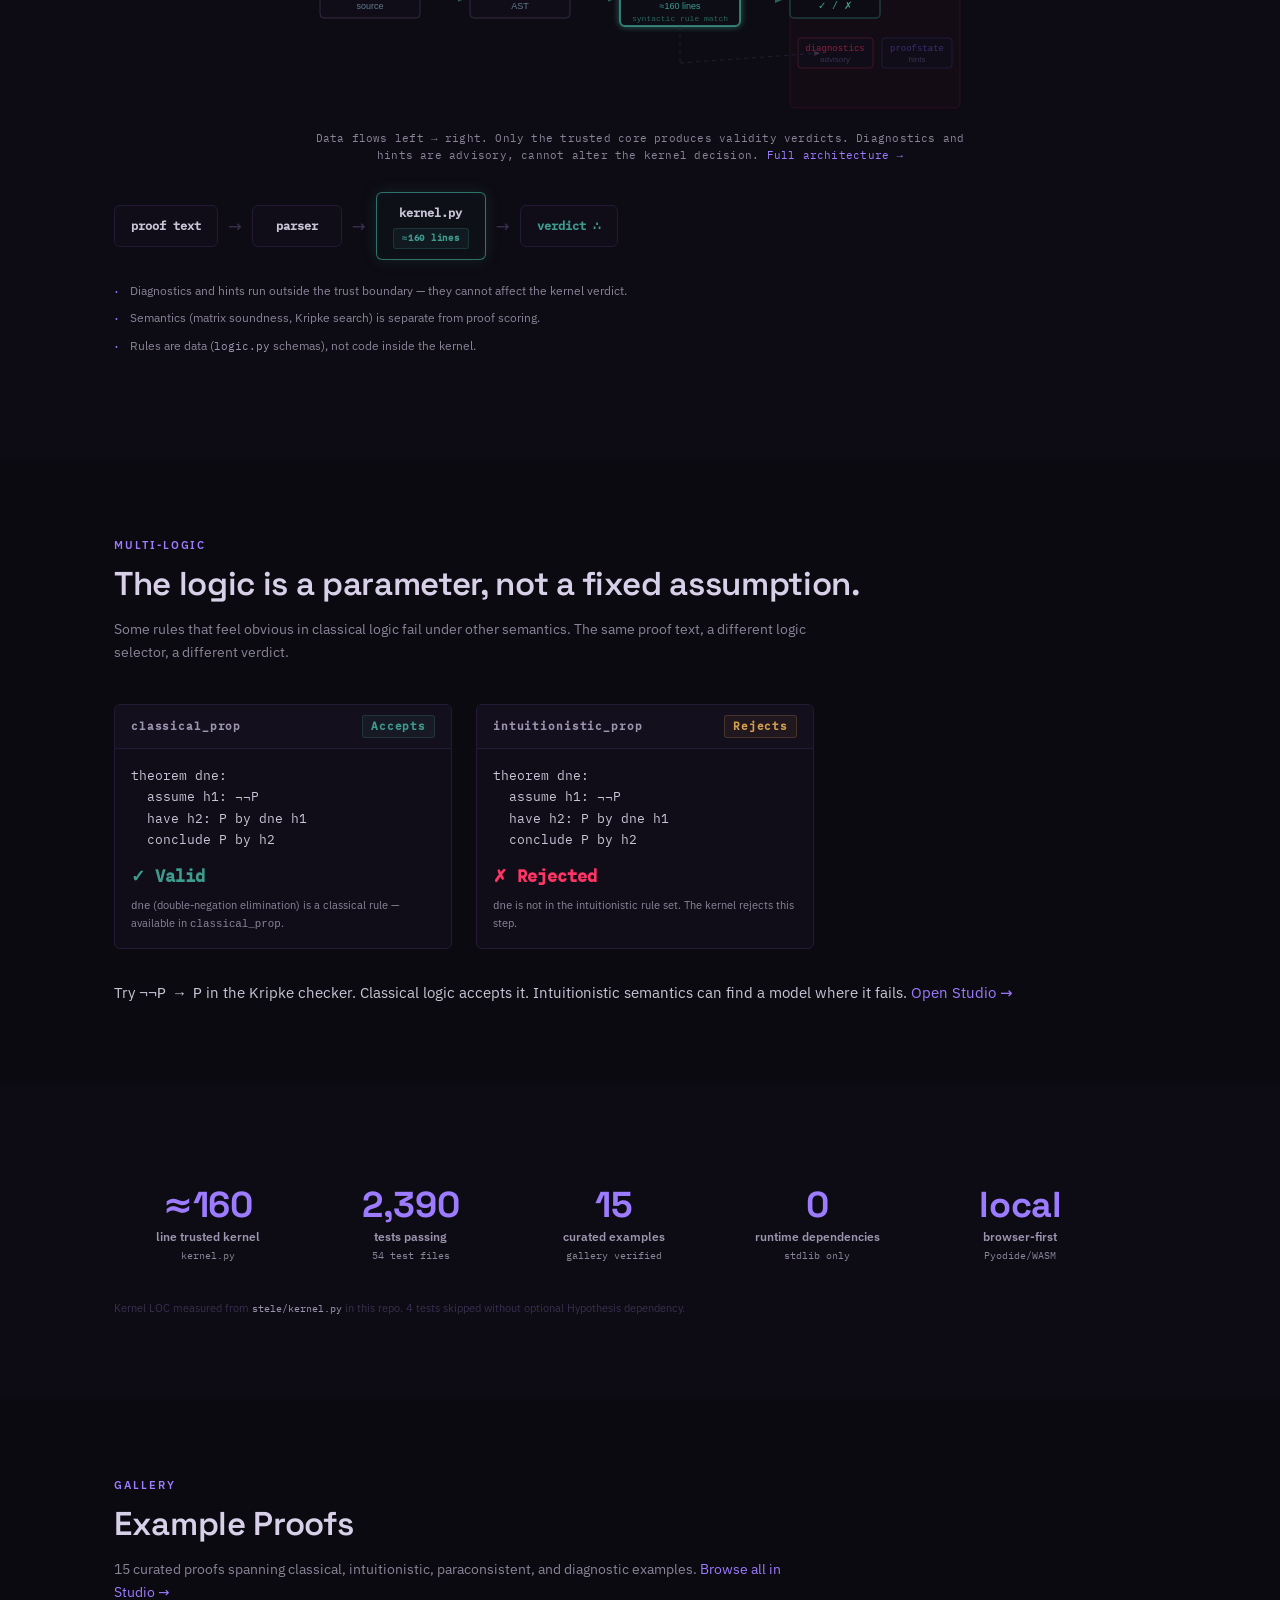
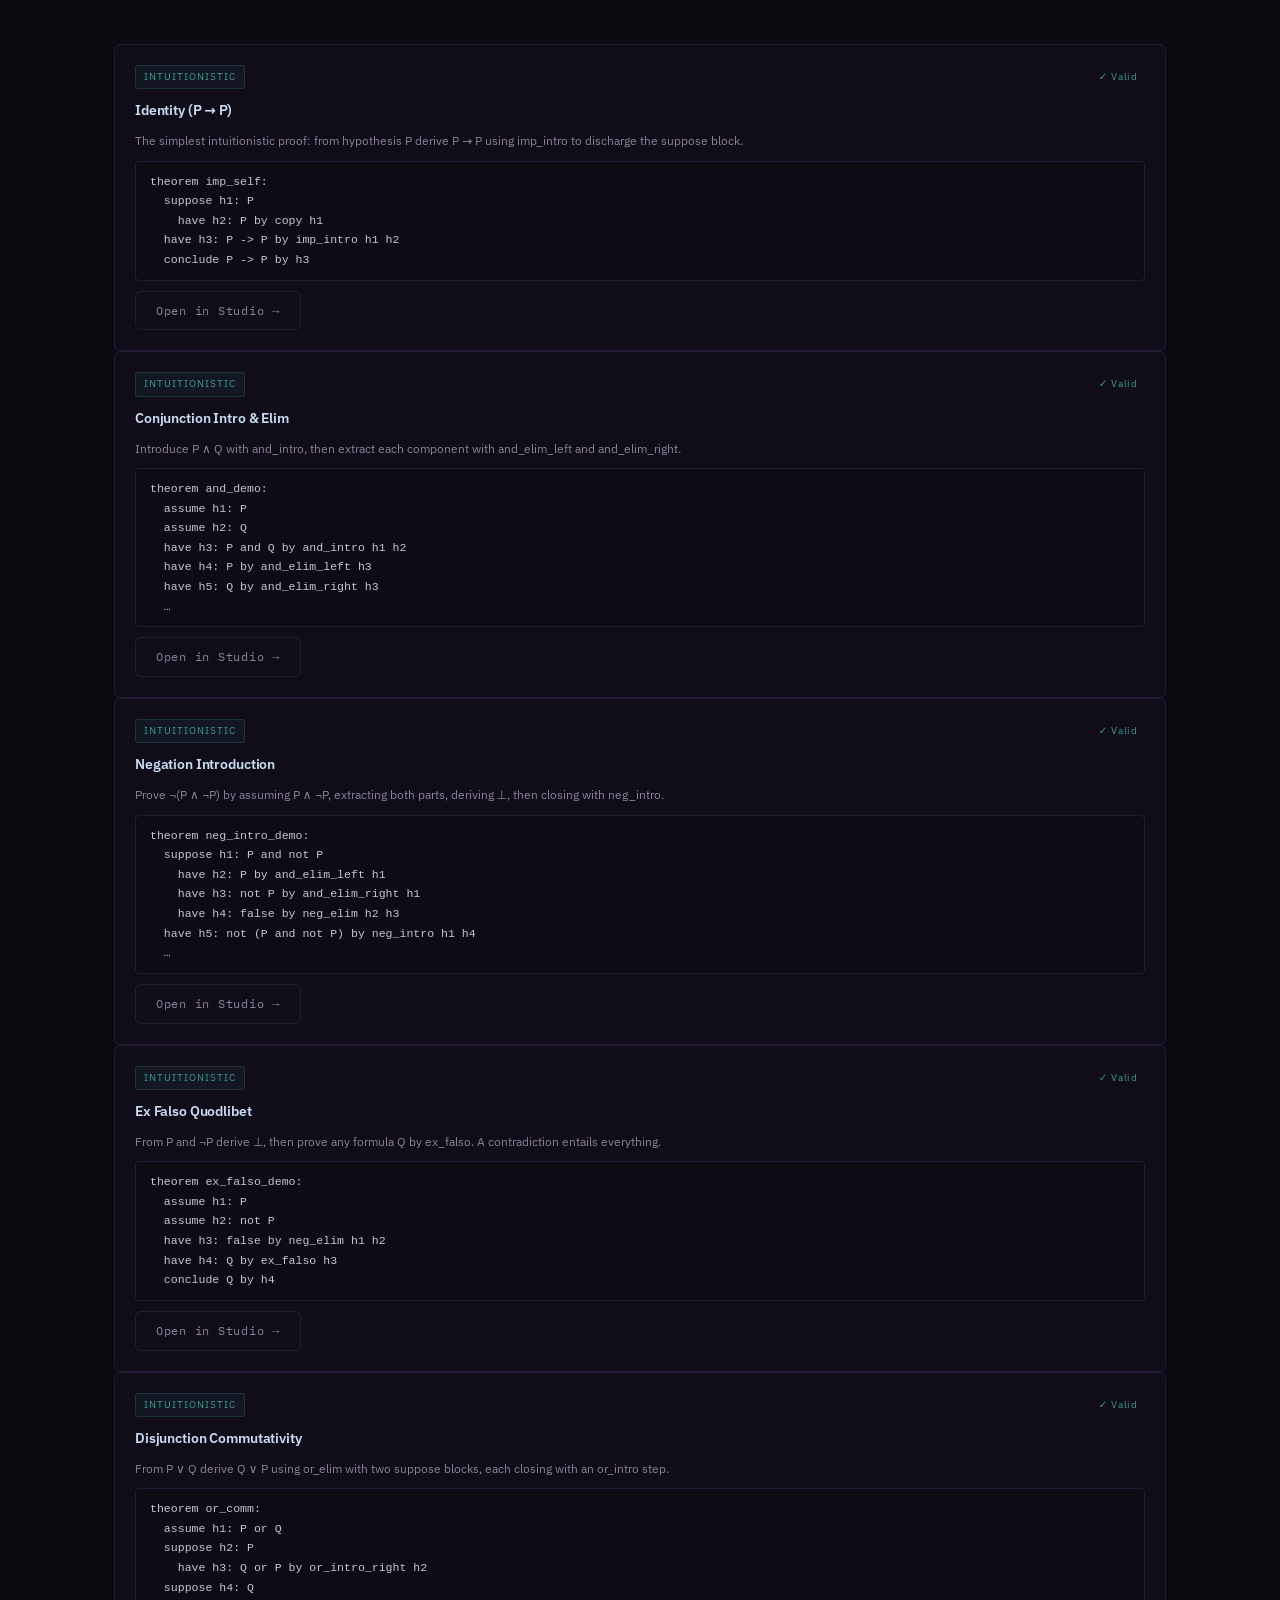
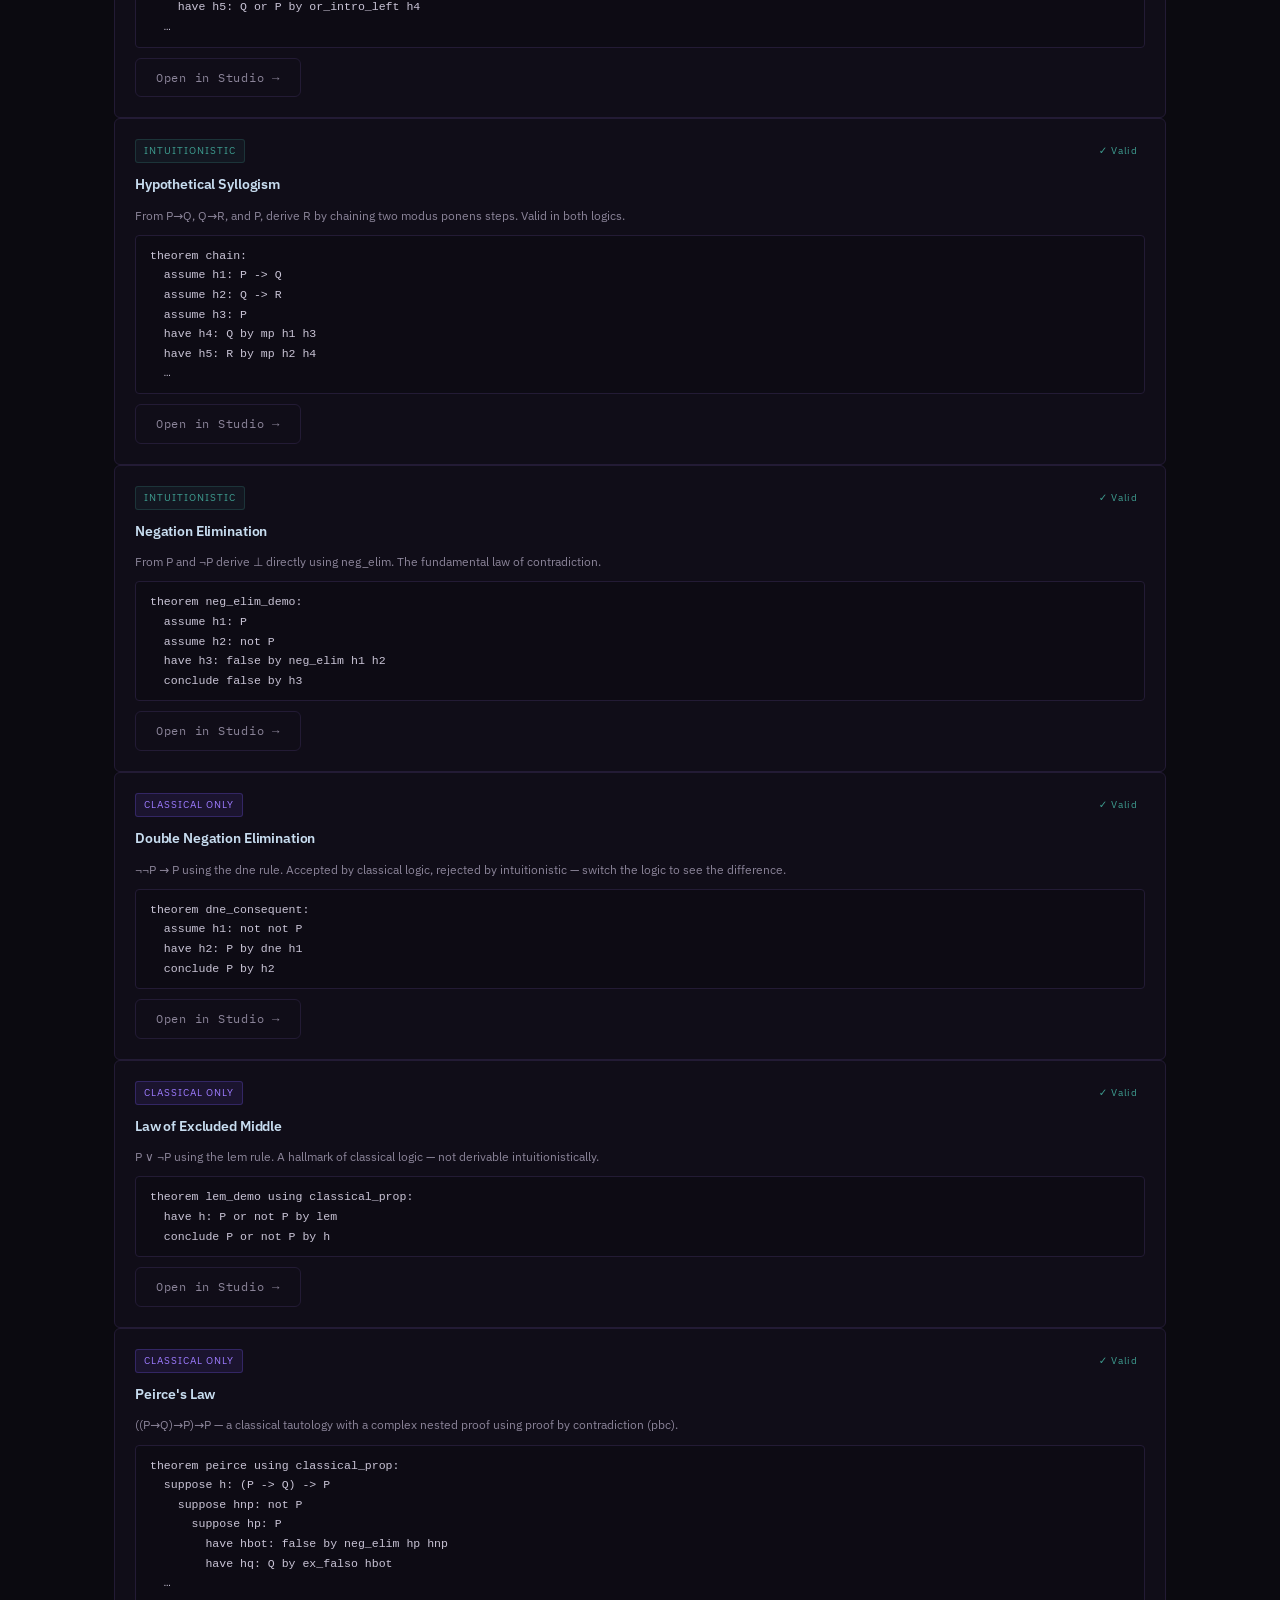
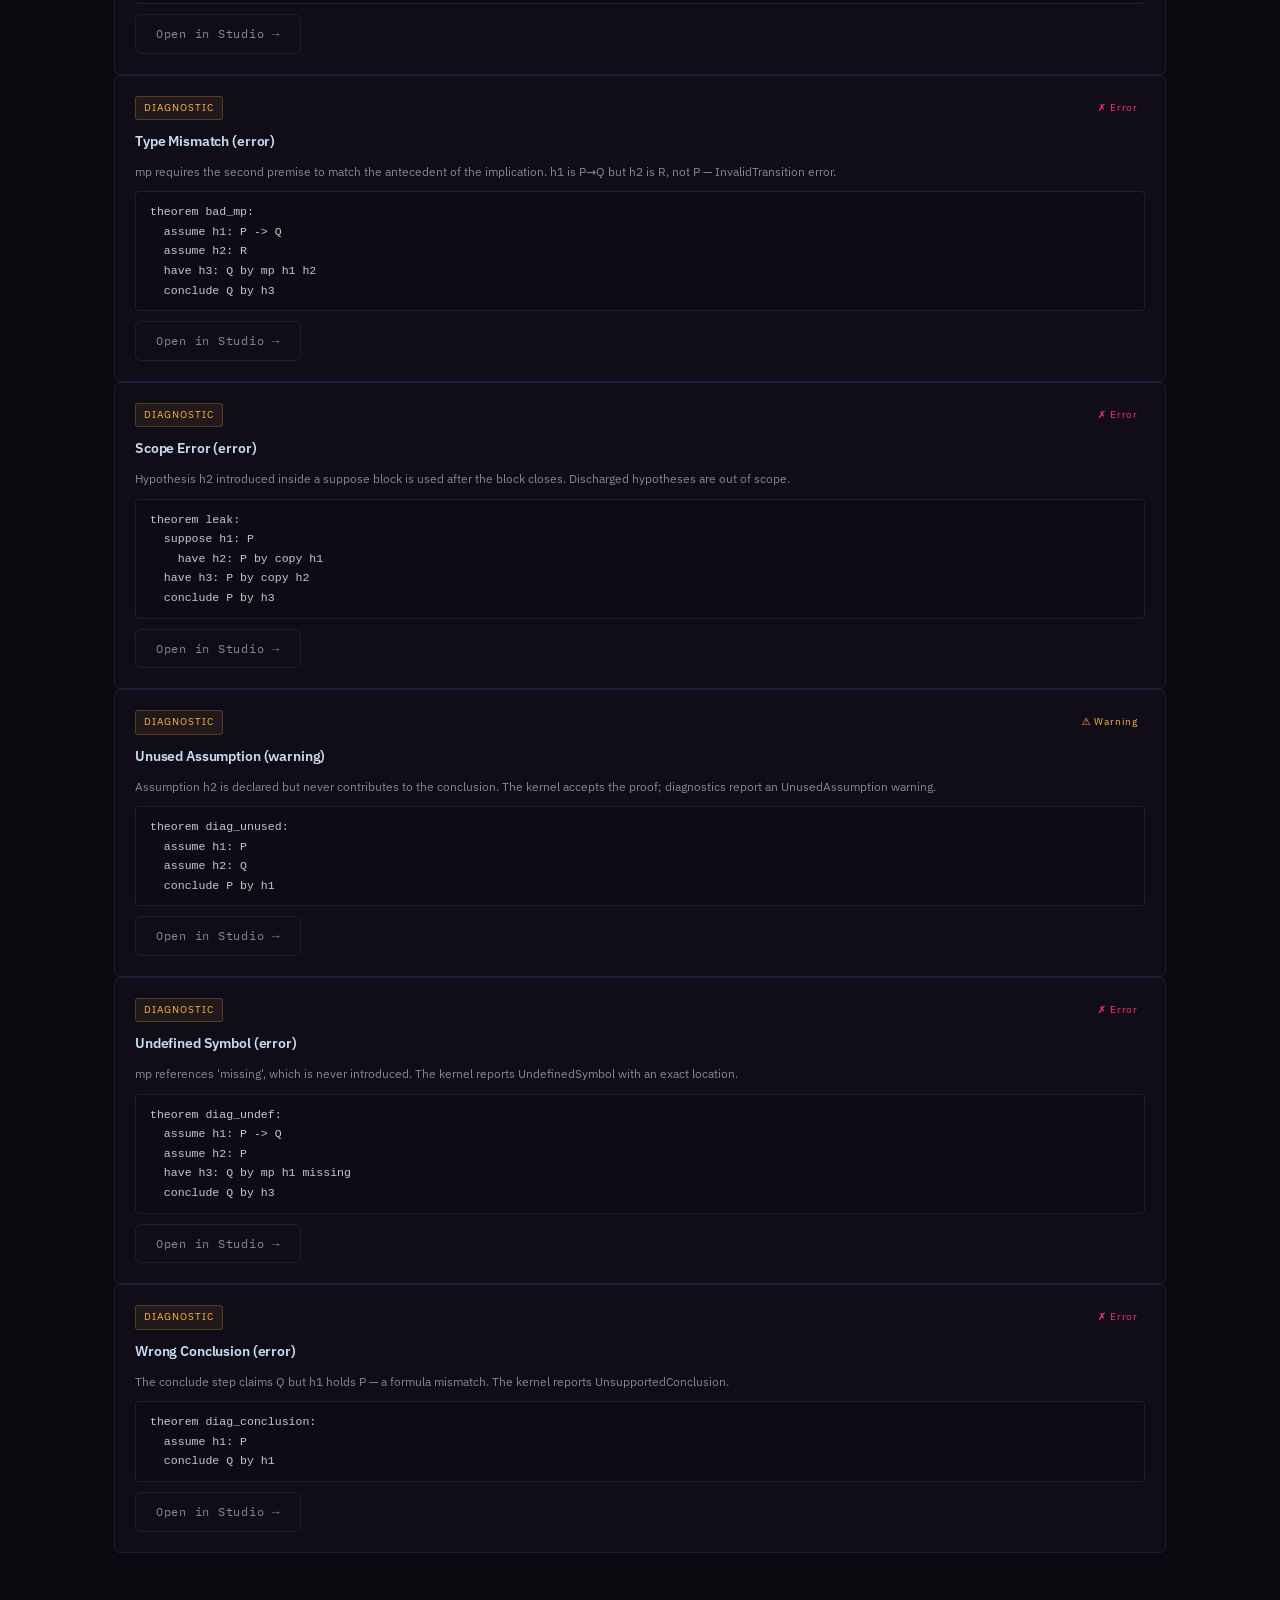
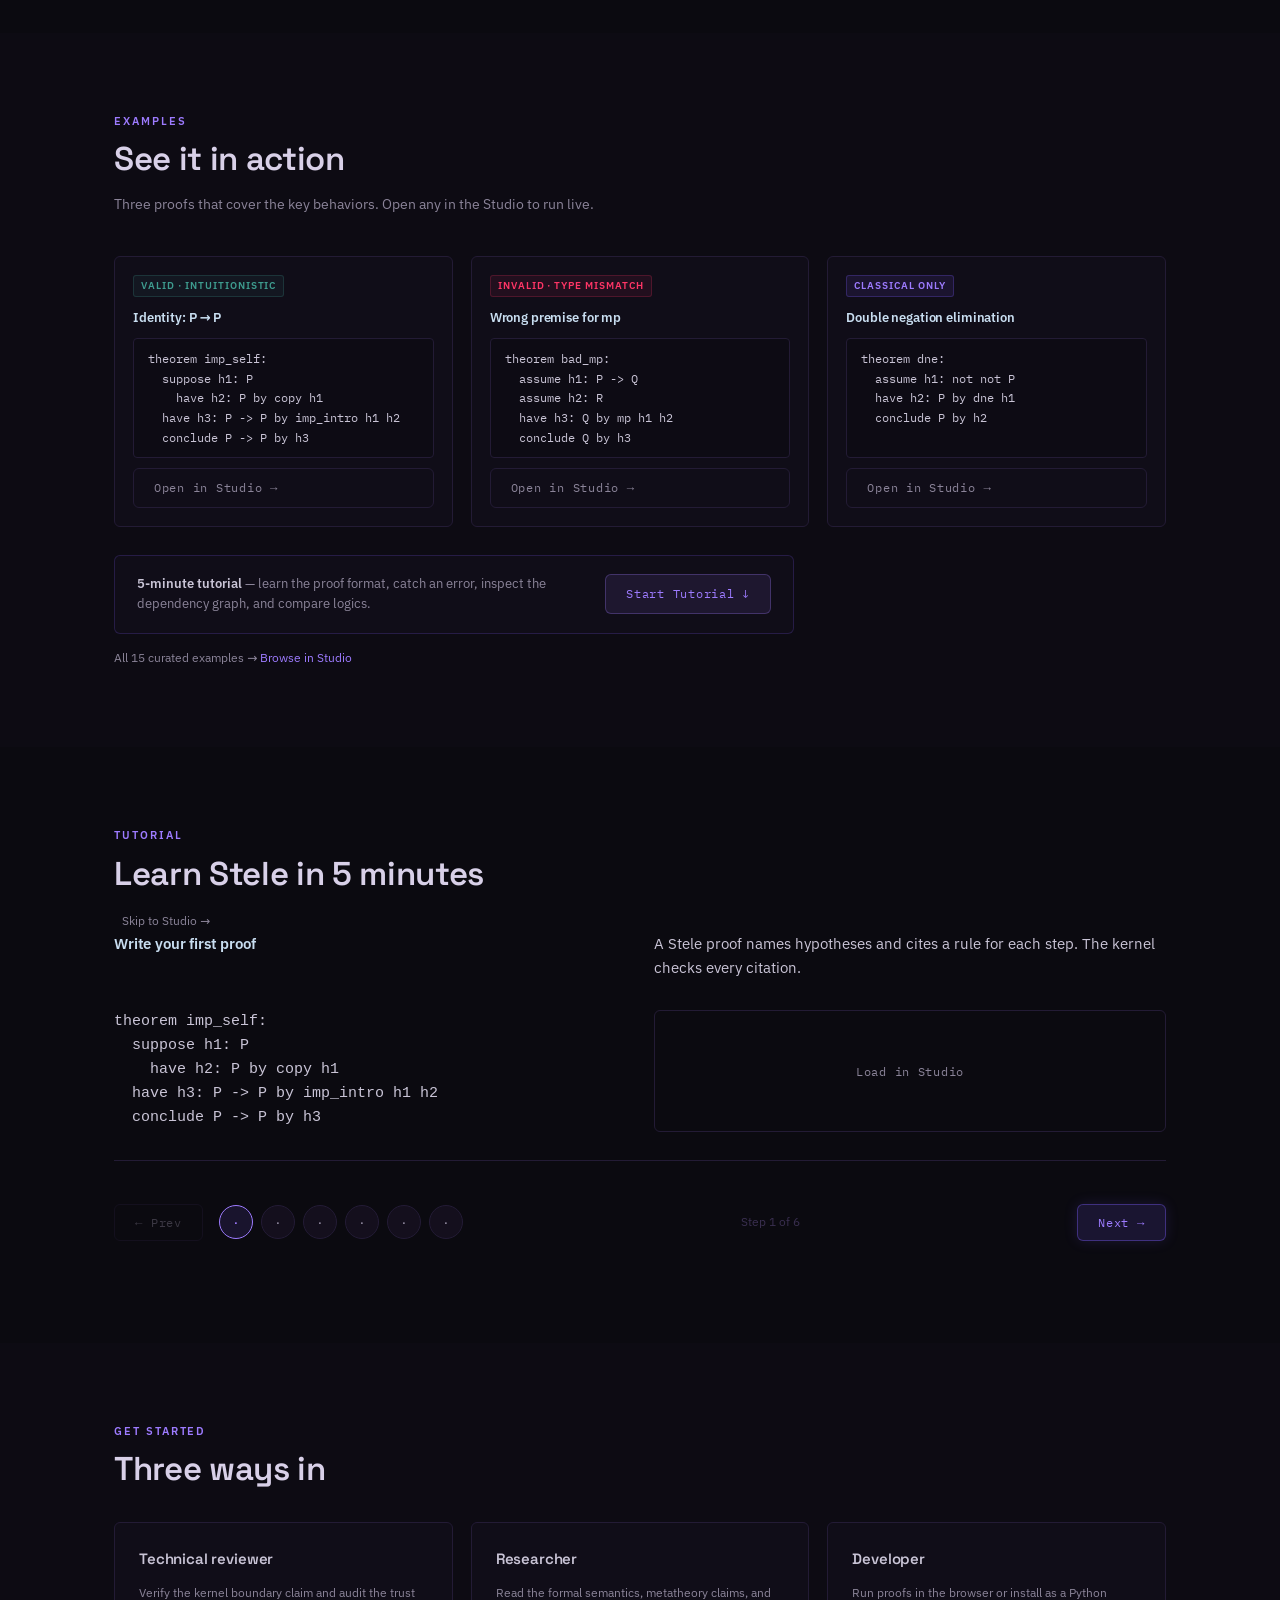
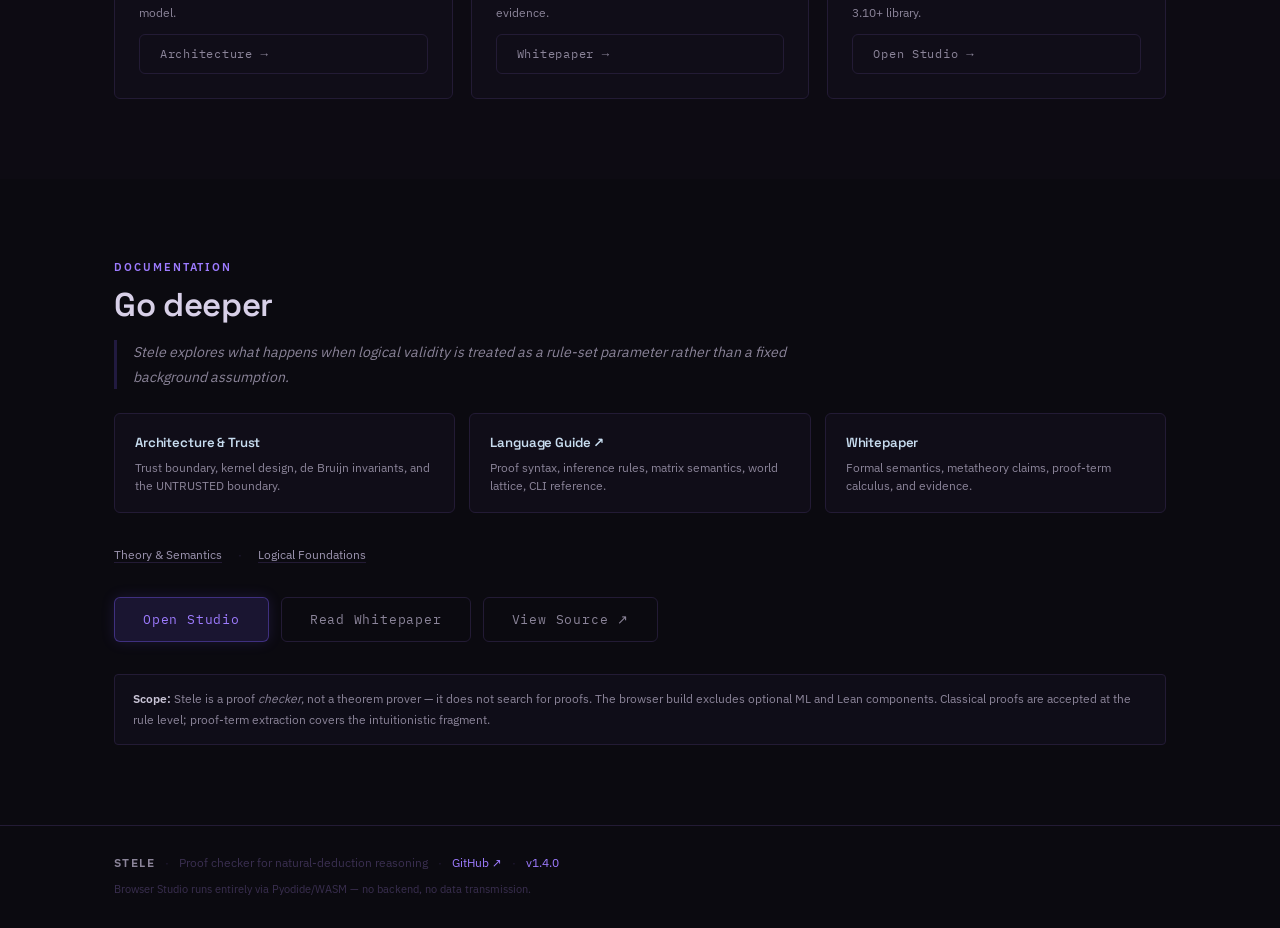
==== commit 0794060e: "release: v1.4 editorial & visual overhaul (pages, ops, SEO, a11y) - stele/__version__.py: 1.3.0 → 1." ====
--- a/site/index.html
+++ b/site/index.html
@@ -15,6 +15,7 @@
 <meta name="twitter:card" content="summary_large_image">
 <meta name="twitter:title" content="Stele — Proof Checker">
 <meta name="twitter:description" content="Browser-local proof checker. Trusted kernel. Multi-logic.">
+<link rel="icon" href="favicon.svg" type="image/svg+xml">
 <!-- Self-hosted fonts (Space Grotesk · IBM Plex Sans · IBM Plex Mono · Spectral) -->
 <link rel="stylesheet" href="assets/fonts/fonts.css">
 <!-- Design tokens — load first -->
@@ -819,6 +820,8 @@
       <span>Proof checker for natural-deduction reasoning</span>
       <span class="footer-sep">·</span>
       <a href="https://github.com/re-glow/stele-logic" target="_blank" rel="noopener">GitHub ↗</a>
+      <span class="footer-sep">·</span>
+      <a href="https://github.com/re-glow/stele-logic/blob/main/CHANGELOG.md" target="_blank" rel="noopener">v1.4.0</a>
     </div>
     <div class="footer-note">
       Browser Studio runs entirely via Pyodide/WASM — no backend, no data transmission.
--- a/site/assets/stele_site.css
+++ b/site/assets/stele_site.css
@@ -1991,3 +1991,742 @@
     transition: none;
   }
 }
+
+/* ══════════════════════════════════════════════════════════════════════════ */
+/* Studio Workbench v59                                                       */
+/* ══════════════════════════════════════════════════════════════════════════ */
+
+/* ── Studio body ───────────────────────────────────────────────────────── */
+.studio-body { background: var(--bg); }
+
+/* ── Studio header ─────────────────────────────────────────────────────── */
+.studio-header {
+  border-bottom: 1px solid var(--border);
+  background: var(--bg2);
+  padding: clamp(1rem, 2.5vh, 1.75rem) 0 clamp(0.75rem, 1.5vh, 1.25rem);
+}
+.studio-header-inner {
+  max-width: var(--max-w-wide);
+  margin: 0 auto;
+  padding: 0 clamp(16px, 4vw, 48px);
+  display: flex;
+  flex-wrap: wrap;
+  align-items: flex-start;
+  gap: 12px;
+  justify-content: space-between;
+}
+.studio-header-text { flex: 1 1 320px; }
+.studio-title {
+  font-family: var(--font-display);
+  font-size: clamp(1.25rem, 2.2vw, 1.75rem);
+  font-weight: 700;
+  color: var(--text);
+  margin: 0 0 6px;
+  display: flex;
+  align-items: center;
+  gap: 10px;
+  flex-wrap: wrap;
+  letter-spacing: -0.01em;
+}
+.studio-title-mark { color: var(--accent2); font-family: var(--font-mono); }
+.studio-subtitle {
+  font-size: 0.84rem;
+  color: var(--text-secondary);
+  margin: 0;
+  max-width: 560px;
+  line-height: 1.6;
+}
+.studio-header-pills {
+  display: flex;
+  flex-wrap: wrap;
+  gap: 6px;
+  align-items: flex-start;
+  padding-top: 2px;
+}
+
+/* ── Loading banner (enhanced) ─────────────────────────────────────────── */
+.studio-loading-banner {
+  max-width: var(--max-w-wide);
+  margin: 20px auto;
+  padding: 0 clamp(16px, 4vw, 48px);
+}
+.studio-loading-inner {
+  background: var(--surface);
+  border: 1px solid var(--border);
+  border-radius: var(--radius-md);
+  padding: 20px 24px;
+}
+.loading-steps {
+  display: flex;
+  flex-direction: column;
+  gap: 6px;
+  margin-bottom: 16px;
+}
+.loading-step-row {
+  display: flex;
+  align-items: center;
+  gap: 10px;
+  font-size: 0.8rem;
+}
+.loading-step-icon {
+  font-family: var(--font-mono);
+  color: var(--dim);
+  width: 14px;
+  text-align: center;
+  transition: color 0.2s;
+}
+.loading-step-icon.lstep-active { color: var(--accent2); }
+.loading-step-icon.lstep-done   { color: var(--success); }
+.loading-step-text { color: var(--muted); }
+.loading-bar-wrap {
+  height: 2px;
+  background: var(--border);
+  border-radius: 1px;
+  overflow: hidden;
+  margin: 12px 0 10px;
+}
+.loading-bar { height: 100%; width: 0; background: var(--accent); border-radius: 1px; transition: width 0.4s ease; }
+.studio-loading-msg { display: block; font-size: 0.79rem; color: var(--muted); margin-bottom: 4px; }
+.studio-loading-note { display: block; font-size: 0.7rem; color: var(--dim); }
+.studio-loading-banner.hidden { opacity: 0; transition: opacity 0.4s; pointer-events: none; }
+
+/* ── Studio lab (60/40 split) ──────────────────────────────────────────── */
+.studio-lab {
+  display: grid;
+  grid-template-columns: minmax(0, 3fr) minmax(0, 2fr);
+  gap: 0;
+  max-width: var(--max-w-wide);
+  margin: 0 auto 0;
+  padding: 0 clamp(16px, 4vw, 48px);
+  border-bottom: 1px solid var(--border);
+  min-height: 520px;
+  align-items: stretch;
+}
+
+/* ── Editor pane ───────────────────────────────────────────────────────── */
+.studio-editor-pane {
+  border-right: 1px solid var(--border);
+  display: flex;
+  flex-direction: column;
+  gap: 0;
+  padding: 0;
+  min-height: 520px;
+}
+
+.studio-editor-toolbar {
+  display: flex;
+  align-items: center;
+  justify-content: space-between;
+  gap: 10px;
+  padding: 10px 14px;
+  background: var(--surf3);
+  border-bottom: 1px solid var(--border);
+  flex-wrap: wrap;
+}
+.studio-editor-toolbar-left,
+.studio-editor-toolbar-right {
+  display: flex;
+  align-items: center;
+  gap: 8px;
+}
+.studio-label {
+  font-size: 0.74rem;
+  color: var(--muted);
+  font-family: var(--font-mono);
+}
+.studio-select {
+  background: var(--surface);
+  color: var(--text);
+  border: 1px solid var(--border);
+  border-radius: var(--radius-sm);
+  padding: 5px 9px;
+  font-family: var(--font-mono);
+  font-size: 0.78rem;
+  cursor: pointer;
+}
+.studio-select:focus-visible { outline: 2px solid var(--accent); }
+
+/* Run button + pulse */
+.studio-run-btn {
+  position: relative;
+  overflow: hidden;
+}
+@keyframes stele-btn-pulse {
+  0%   { box-shadow: 0 0 0 0 rgba(124,92,255,.55); }
+  70%  { box-shadow: 0 0 0 10px rgba(124,92,255,0); }
+  100% { box-shadow: 0 0 0 0 rgba(124,92,255,0); }
+}
+.btn--pulsing {
+  animation: stele-btn-pulse 0.55s ease-out forwards;
+}
+@media (prefers-reduced-motion: reduce) {
+  .btn--pulsing { animation: none; }
+}
+
+/* ── Editor chrome: gutter + textarea ──────────────────────────────────── */
+.studio-editor-chrome {
+  display: flex;
+  flex: 1;
+  overflow: hidden;
+  background: var(--surf3);
+  border-bottom: 1px solid var(--border);
+  position: relative;
+}
+.studio-editor-gutter {
+  display: flex;
+  flex-direction: column;
+  align-items: flex-end;
+  padding: 14px 8px 14px 12px;
+  min-width: 38px;
+  background: var(--surf3);
+  border-right: 1px solid var(--border);
+  overflow: hidden;
+  user-select: none;
+  color: var(--dim);
+  font-family: var(--font-mono);
+  font-size: 0.8rem;
+  line-height: 1.7;
+  position: sticky;
+  left: 0;
+}
+.studio-editor-gutter span {
+  display: block;
+  transition: background 0.1s, color 0.1s;
+  padding: 0 2px;
+  border-radius: 2px;
+}
+.studio-editor-gutter span.gutter-line--err {
+  color: var(--red);
+  background: rgba(255,53,102,.12);
+}
+.studio-editor-gutter span.gutter-line--graph {
+  color: var(--accent2);
+  background: rgba(124,92,255,.1);
+}
+.studio-textarea {
+  flex: 1;
+  min-height: 320px;
+  padding: 14px 14px 14px 10px;
+  background: var(--surf3);
+  color: var(--text);
+  border: none;
+  font-family: var(--font-mono);
+  font-size: 0.87rem;
+  line-height: 1.7;
+  resize: none;
+  tab-size: 2;
+  outline: none;
+  overflow-y: auto;
+}
+.studio-textarea:focus { outline: none; }
+.studio-textarea::placeholder { color: var(--dim); }
+
+/* ── Error annotation bar ───────────────────────────────────────────────── */
+.studio-errorbar {
+  display: flex;
+  align-items: flex-start;
+  gap: 10px;
+  padding: 8px 14px;
+  background: rgba(255,53,102,.06);
+  border-top: 1px solid rgba(255,53,102,.18);
+  font-family: var(--font-mono);
+  font-size: 0.77rem;
+  color: var(--red);
+}
+.studio-errorbar-icon { flex-shrink: 0; margin-top: 1px; }
+.studio-errorbar-body { display: flex; flex-direction: column; gap: 2px; }
+.studio-errorbar-kind { font-weight: 600; color: var(--red); }
+.studio-errorbar-msg  { color: rgba(255,53,102,.8); }
+
+/* ── Preset buttons ────────────────────────────────────────────────────── */
+.studio-presets {
+  display: flex;
+  align-items: center;
+  flex-wrap: wrap;
+  gap: 6px;
+  padding: 10px 14px;
+  border-bottom: 1px solid var(--border);
+  background: var(--bg2);
+}
+.studio-presets-label {
+  font-size: 0.72rem;
+  color: var(--dim);
+  font-family: var(--font-mono);
+  flex-shrink: 0;
+}
+.preset-btn {
+  font-family: var(--font-mono);
+  font-size: 0.73rem;
+  padding: 4px 10px;
+  background: rgba(124,92,255,.06);
+  color: var(--accent2);
+  border: 1px solid rgba(124,92,255,.18);
+  border-radius: var(--radius-sm);
+  cursor: pointer;
+  transition: background 0.15s, border-color 0.15s;
+}
+.preset-btn:hover { background: rgba(124,92,255,.12); border-color: rgba(124,92,255,.35); }
+.preset-btn:focus-visible { outline: 2px solid var(--accent); }
+
+/* ── Lang ref ───────────────────────────────────────────────────────────── */
+.lang-ref { padding: 10px 14px; background: var(--bg2); }
+.lang-ref summary { font-size: 0.73rem; color: var(--dim); cursor: pointer; user-select: none; }
+.lang-ref-body {
+  margin-top: 10px;
+  padding: 12px 14px;
+  background: var(--surf3);
+  border: 1px solid var(--border);
+  border-radius: var(--radius-sm);
+  font-size: 0.77rem;
+  color: var(--muted);
+  line-height: 2;
+}
+.lang-ref-body code { color: var(--text); font-family: var(--font-mono); }
+.lang-ref-grid { display: grid; grid-template-columns: 1fr 1fr; gap: 16px; }
+.lang-ref-heading { font-size: 0.68rem; letter-spacing: 0.1em; color: var(--dim); margin-bottom: 4px; text-transform: uppercase; }
+.lang-ref-cl { font-size: 0.73rem; color: var(--dim); }
+.r-i { color: var(--accent2) !important; font-family: var(--font-mono); }
+.r-c { color: var(--violet)  !important; font-family: var(--font-mono); }
+
+/* ── Result pane ────────────────────────────────────────────────────────── */
+.studio-result-pane {
+  display: flex;
+  flex-direction: column;
+  overflow: hidden;
+  background: var(--bg2);
+}
+
+/* Empty state */
+.studio-empty-state {
+  display: flex;
+  flex-direction: column;
+  align-items: center;
+  justify-content: center;
+  flex: 1;
+  padding: 40px 24px;
+  text-align: center;
+  min-height: 200px;
+}
+.studio-empty-icon {
+  font-family: var(--font-mono);
+  font-size: 2.5rem;
+  color: var(--dim);
+  margin-bottom: 16px;
+}
+.studio-empty-line { color: var(--text-secondary); font-size: 0.88rem; margin: 0 0 6px; }
+.studio-empty-sub  { color: var(--dim); font-size: 0.78rem; }
+
+/* ── Verdict card ───────────────────────────────────────────────────────── */
+.studio-verdict-card {
+  padding: 16px 18px;
+  border-bottom: 1px solid var(--border);
+  background: var(--surface);
+}
+.studio-verdict-badge {
+  display: flex;
+  align-items: center;
+  gap: 10px;
+  margin-bottom: 12px;
+}
+.verdict-icon {
+  font-size: 1.4rem;
+  font-family: var(--font-mono);
+  line-height: 1;
+}
+.verdict-text {
+  font-family: var(--font-display);
+  font-size: 1.4rem;
+  font-weight: 700;
+  letter-spacing: -0.01em;
+}
+/* Valid state */
+.studio-verdict-badge[data-state="valid"] .verdict-icon,
+.studio-verdict-badge[data-state="valid"] .verdict-text {
+  color: var(--success);
+}
+/* Invalid / error state */
+.studio-verdict-badge[data-state="invalid"] .verdict-icon,
+.studio-verdict-badge[data-state="invalid"] .verdict-text,
+.studio-verdict-badge[data-state="error"]   .verdict-icon,
+.studio-verdict-badge[data-state="error"]   .verdict-text {
+  color: var(--red);
+}
+/* Checking state */
+.studio-verdict-badge[data-state="checking"] .verdict-icon,
+.studio-verdict-badge[data-state="checking"] .verdict-text {
+  color: var(--muted);
+}
+
+.studio-verdict-meta {
+  display: flex;
+  flex-direction: column;
+  gap: 5px;
+}
+.verdict-meta-row {
+  display: flex;
+  align-items: baseline;
+  gap: 8px;
+  font-size: 0.79rem;
+}
+.verdict-meta-key {
+  color: var(--dim);
+  font-family: var(--font-mono);
+  font-size: 0.71rem;
+  letter-spacing: 0.08em;
+  min-width: 72px;
+  text-transform: uppercase;
+}
+.verdict-meta-val { color: var(--text-secondary); }
+.verdict-meta-mono { font-family: var(--font-mono); color: var(--accent2); }
+
+/* ── Result sub-tabs ────────────────────────────────────────────────────── */
+.result-tabs {
+  display: flex;
+  gap: 0;
+  background: var(--surf3);
+  border-bottom: 1px solid var(--border);
+  overflow-x: auto;
+}
+.result-tab {
+  padding: 8px 14px;
+  font-size: 0.72rem;
+  font-family: var(--font-mono);
+  background: none;
+  border: none;
+  cursor: pointer;
+  color: var(--muted);
+  letter-spacing: 0.08em;
+  border-bottom: 2px solid transparent;
+  transition: color 0.15s, border-color 0.15s;
+  white-space: nowrap;
+}
+.result-tab:hover { color: var(--text); }
+.result-tab.active { color: var(--accent2); border-bottom-color: var(--accent2); }
+.result-tab:focus-visible { outline: 2px solid var(--accent); }
+
+/* ── Result panels ──────────────────────────────────────────────────────── */
+.result-panel {
+  display: none;
+  flex: 1;
+  overflow-y: auto;
+  padding: 14px 18px;
+}
+.result-panel.active { display: block; }
+
+.result-panel-actions { margin-bottom: 12px; }
+
+.studio-check-result {
+  margin-top: 0;
+  padding: 12px 14px;
+  background: var(--surface);
+  border: 1px solid var(--border);
+  border-radius: var(--radius-sm);
+  font-size: 0.82rem;
+  display: none;
+}
+.studio-check-result.show { display: block; }
+
+/* Rich check result cards */
+.check-result-valid,
+.check-result-error {
+  display: flex;
+  align-items: flex-start;
+  gap: 10px;
+}
+.check-result-icon {
+  font-size: 1.1rem;
+  line-height: 1.4;
+  flex-shrink: 0;
+}
+.check-result-valid .check-result-icon { color: var(--success); }
+.check-result-error .check-result-icon { color: var(--red); }
+.check-result-body { font-size: 0.82rem; }
+.check-result-valid .check-result-body { color: var(--success); }
+.check-result-error .check-result-body { color: var(--text-secondary); }
+.check-result-line    { color: var(--amber); font-family: var(--font-mono); margin-left: 4px; }
+.check-result-errmsg  { color: var(--red); }
+.check-result-meta    { color: var(--muted); font-size: 0.78rem; }
+.check-result-detail  { display: inline; font-size: 0.78rem; color: var(--muted); }
+.check-result-detail code { color: var(--text); font-family: var(--font-mono); }
+
+/* ── Diagnostics result ─────────────────────────────────────────────────── */
+.studio-diag-result { font-size: 0.82rem; }
+.diag-list { list-style: none; display: flex; flex-direction: column; gap: 8px; margin-top: 8px; }
+.diag-item { padding: 9px 12px; border-radius: var(--radius-sm); border-left: 3px solid; }
+.diag-item.error   { background: rgba(255,53,102,.06);  border-color: var(--red); }
+.diag-item.warning { background: rgba(255,179,71,.06);  border-color: var(--amber); }
+.diag-item.info    { background: rgba(124,92,255,.04);  border-color: var(--accent2); }
+.diag-header {
+  display: flex;
+  align-items: center;
+  gap: 6px;
+  margin-bottom: 4px;
+}
+.diag-sev-icon { font-size: 0.88rem; }
+.diag-item.error   .diag-sev-icon { color: var(--red); }
+.diag-item.warning .diag-sev-icon { color: var(--amber); }
+.diag-item.info    .diag-sev-icon { color: var(--accent2); }
+.diag-code { font-family: var(--font-mono); font-size: 0.72rem; color: var(--muted); }
+.diag-line-tag {
+  margin-left: auto;
+  font-family: var(--font-mono);
+  font-size: 0.68rem;
+  color: var(--amber);
+  background: rgba(255,179,71,.07);
+  border: 1px solid rgba(255,179,71,.18);
+  padding: 1px 6px;
+  border-radius: 2px;
+}
+.diag-msg { font-size: 0.79rem; color: var(--text-secondary); }
+.diag-clean {
+  display: flex;
+  align-items: center;
+  gap: 8px;
+  color: var(--success);
+  font-size: 0.82rem;
+  padding: 8px 0;
+}
+.diag-clean-icon { font-size: 1rem; }
+
+/* ── Graph panel ────────────────────────────────────────────────────────── */
+.studio-graph-svg-wrap {
+  margin-bottom: 12px;
+  overflow-x: auto;
+  -webkit-overflow-scrolling: touch;
+  background: var(--surface);
+  border: 1px solid var(--border);
+  border-radius: var(--radius-sm);
+  padding: 12px;
+}
+.studio-graph-svg {
+  display: block;
+  max-width: 100%;
+}
+.sgraph-node { cursor: pointer; }
+.sgraph-node:hover rect { stroke-width: 2.5; }
+.sgraph-node:focus rect { stroke-width: 2.5; }
+.sgraph-node:focus { outline: none; }
+.sgraph-legend {
+  display: flex;
+  flex-wrap: wrap;
+  gap: 12px;
+  padding: 8px 2px 0;
+  font-size: 0.72rem;
+  color: var(--muted);
+}
+.sgraph-legend-item { display: flex; align-items: center; gap: 5px; }
+.sgraph-swatch {
+  display: inline-block;
+  width: 10px; height: 10px;
+  border: 2px solid;
+  border-radius: 2px;
+}
+.graph-dot-details { margin-top: 12px; }
+.graph-dot-details summary { font-size: 0.75rem; color: var(--dim); cursor: pointer; }
+.graph-dot-note { color: var(--dim); margin-left: 4px; }
+.dot-output {
+  margin-top: 8px;
+  background: var(--surf3);
+  border: 1px solid var(--border);
+  border-radius: var(--radius-sm);
+  padding: 12px;
+  font-family: var(--font-mono);
+  font-size: 0.77rem;
+  color: var(--text-secondary);
+  white-space: pre;
+  overflow-x: auto;
+  max-height: 260px;
+}
+.graph-nodes { display: none; }
+
+/* ── Semantic section ───────────────────────────────────────────────────── */
+.studio-semantics-section {
+  padding-top: clamp(32px, 5vw, 60px);
+  padding-bottom: clamp(32px, 5vw, 60px);
+  border-bottom: 1px solid var(--border);
+}
+.sem-grid {
+  display: grid;
+  grid-template-columns: repeat(auto-fit, minmax(280px, 1fr));
+  gap: var(--gap-card);
+  margin-top: 24px;
+}
+.sem-card {
+  background: var(--surface);
+  border: 1px solid var(--border);
+  border-radius: var(--radius-md);
+  padding: 18px 20px;
+}
+.sem-card-title {
+  font-family: var(--font-mono);
+  font-size: 0.82rem;
+  color: var(--text);
+  font-weight: 600;
+  margin-bottom: 6px;
+  display: flex;
+  align-items: center;
+  gap: 8px;
+}
+.sem-card-desc {
+  font-size: 0.79rem;
+  color: var(--muted);
+  margin-bottom: 14px;
+  line-height: 1.6;
+}
+.sem-controls {
+  display: flex;
+  flex-wrap: wrap;
+  align-items: center;
+  gap: 8px;
+  margin-bottom: 12px;
+}
+.studio-text-input {
+  flex: 1;
+  min-width: 140px;
+  background: var(--surf2);
+  color: var(--text);
+  border: 1px solid var(--border);
+  border-radius: var(--radius-sm);
+  padding: 5px 9px;
+  font-family: var(--font-mono);
+  font-size: 0.8rem;
+}
+.studio-text-input:focus-visible { outline: 2px solid var(--accent); }
+.sem-result { font-size: 0.8rem; }
+.sem-meta { font-size: 0.77rem; color: var(--muted); margin-bottom: 8px; }
+.sem-meta strong { color: var(--text); }
+.result-err-text { color: var(--red); font-size: 0.82rem; }
+
+/* ── Examples section ───────────────────────────────────────────────────── */
+.studio-examples-section {
+  padding-top: clamp(32px, 5vw, 60px);
+  padding-bottom: clamp(48px, 7vw, 80px);
+}
+.example-grid {
+  display: grid;
+  grid-template-columns: repeat(auto-fill, minmax(220px, 1fr));
+  gap: var(--gap-card);
+  margin-top: 20px;
+}
+.example-card {
+  background: var(--surface);
+  border: 1px solid var(--border);
+  border-radius: var(--radius-md);
+  padding: 14px 16px;
+  cursor: pointer;
+  transition: border-color 0.15s, background 0.15s;
+}
+.example-card:hover { border-color: var(--bord2); background: var(--surf2); }
+.example-card:focus-visible { outline: 2px solid var(--accent); border-radius: var(--radius-md); }
+.ex-name { font-family: var(--font-mono); font-size: 0.79rem; color: var(--accent2); margin-bottom: 4px; }
+.ex-desc { font-size: 0.76rem; color: var(--muted); line-height: 1.5; }
+
+/* Tables */
+.soundness-table,
+.lattice-table {
+  width: 100%;
+  border-collapse: collapse;
+  font-size: 0.78rem;
+  margin-top: 8px;
+}
+.soundness-table th,
+.lattice-table    th {
+  text-align: left;
+  padding: 6px 10px;
+  font-family: var(--font-mono);
+  font-size: 0.69rem;
+  color: var(--dim);
+  letter-spacing: 0.08em;
+  border-bottom: 1px solid var(--border);
+  text-transform: uppercase;
+}
+.soundness-table td,
+.lattice-table    td {
+  padding: 5px 10px;
+  color: var(--text-secondary);
+  border-bottom: 1px solid rgba(35,27,53,.5);
+}
+.soundness-table .sound   { color: var(--success); }
+.soundness-table .unsound { color: var(--red); }
+.soundness-table .skipped { color: var(--dim); }
+.lat-axioms { font-family: var(--font-mono); font-size: 0.73rem; }
+.status-PROVABLE    { color: var(--success); }
+.status-REFUTABLE   { color: var(--red); }
+.status-BOTH        { color: var(--amber); }
+.status-INDEPENDENT { color: var(--muted); }
+
+/* Kripke */
+.kripke-no-cm { color: var(--success); font-size: 0.82rem; display: flex; gap: 8px; align-items: center; }
+.kripke-bound-note { font-size: 0.74rem; color: var(--amber); margin-top: 8px; }
+.kripke-found-header { color: var(--red); font-size: 0.82rem; display: flex; gap: 8px; align-items: center; margin-bottom: 8px; }
+.kripke-fail-badge {
+  display: inline-block;
+  font-size: 0.7rem;
+  color: var(--red);
+  background: rgba(255,53,102,.08);
+  border: 1px solid rgba(255,53,102,.2);
+  padding: 1px 6px;
+  border-radius: 2px;
+}
+
+/* Studio status bar */
+.studio-status-bar {
+  max-width: var(--max-w-wide);
+  margin: 0 auto;
+  padding: 5px clamp(16px, 4vw, 48px);
+  font-size: 0.74rem;
+  color: var(--muted);
+  background: rgba(124,92,255,.02);
+  border-bottom: 1px solid var(--border);
+}
+
+/* ── Mobile: read-only demo + run-example mode ─────────────────────────── */
+@media (max-width: 899px) {
+  .studio-lab {
+    grid-template-columns: 1fr;
+    min-height: unset;
+    padding: 0;
+  }
+  .studio-editor-pane {
+    border-right: none;
+    border-bottom: 1px solid var(--border);
+    min-height: 260px;
+  }
+  .studio-textarea { min-height: 220px; font-size: 0.82rem; }
+  .studio-result-pane { min-height: 280px; }
+  .studio-header-inner { flex-direction: column; }
+  .lang-ref-grid { grid-template-columns: 1fr; }
+  .sem-grid { grid-template-columns: 1fr; }
+  .studio-presets { gap: 5px; }
+  .preset-btn { font-size: 0.7rem; padding: 4px 8px; }
+}
+@media (max-width: 599px) {
+  .studio-header-pills { display: none; } /* too cramped; trust bar is decorative */
+  .studio-textarea { font-size: 0.79rem; min-height: 180px; }
+  .studio-run-btn { padding: 8px 14px; font-size: 0.8rem; }
+}
+
+/* ── Reduced-motion: studio animations ─────────────────────────────────── */
+@media (prefers-reduced-motion: reduce) {
+  .loading-bar       { transition: none; }
+  .studio-loading-banner.hidden { transition: none; }
+  .example-card      { transition: none; }
+  .preset-btn        { transition: none; }
+  .result-tab        { transition: none; }
+  .btn--pulsing      { animation: none; }
+}
+
+/* keep old studio-chrome styles for any lingering references */
+.studio-chrome { background: var(--surface); border: 1px solid var(--border); border-radius: var(--radius); overflow: hidden; }
+.privacy-bar {
+  display: flex; align-items: center; gap: 8px; flex-wrap: wrap;
+  padding: 8px 18px; background: rgba(62,156,143,.04);
+  border-bottom: 1px solid rgba(62,156,143,.12);
+  font-size: .73rem; color: var(--muted);
+}
+.privacy-bar strong { color: var(--success); }
+.privacy-badge {
+  margin-left: auto; font-size: .67rem; padding: 2px 7px;
+  border-radius: 3px; background: rgba(62,156,143,.1); color: var(--success);
+  border: 1px solid rgba(62,156,143,.22); font-family: var(--mono);
+}
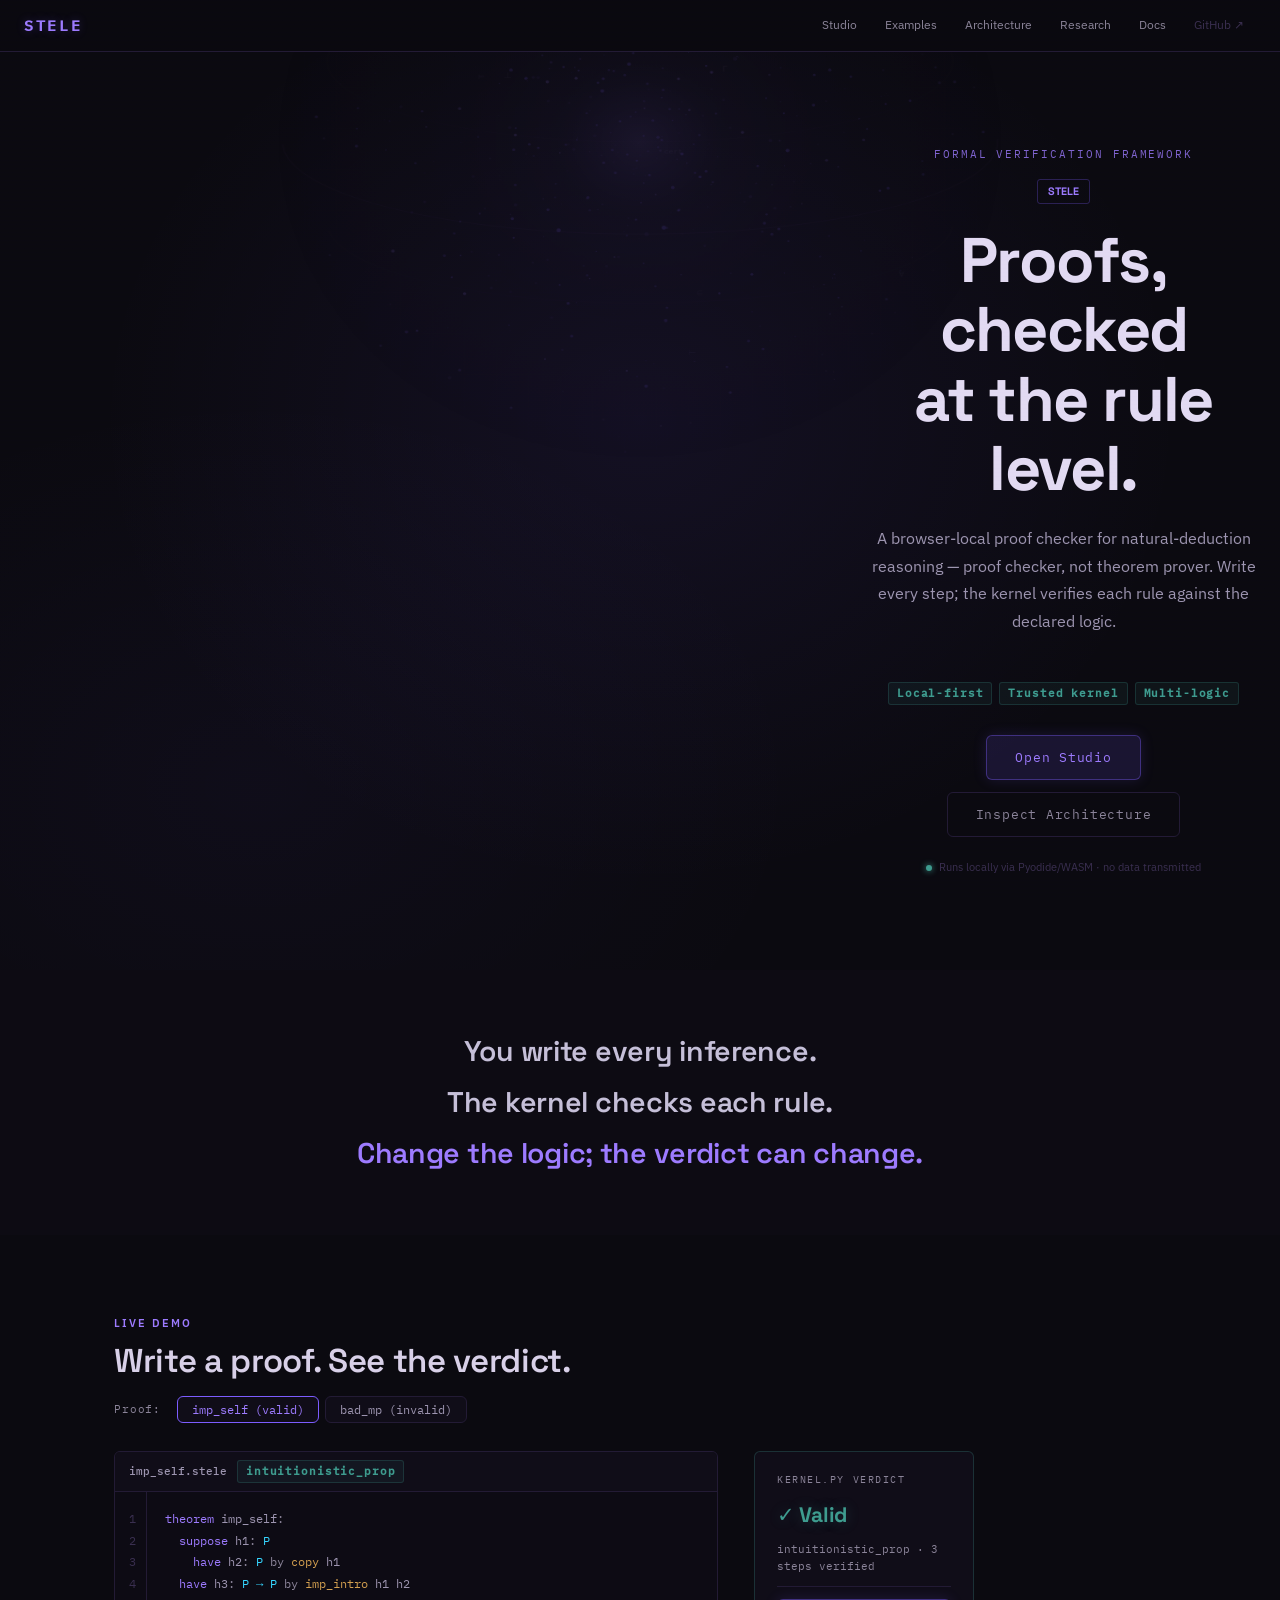
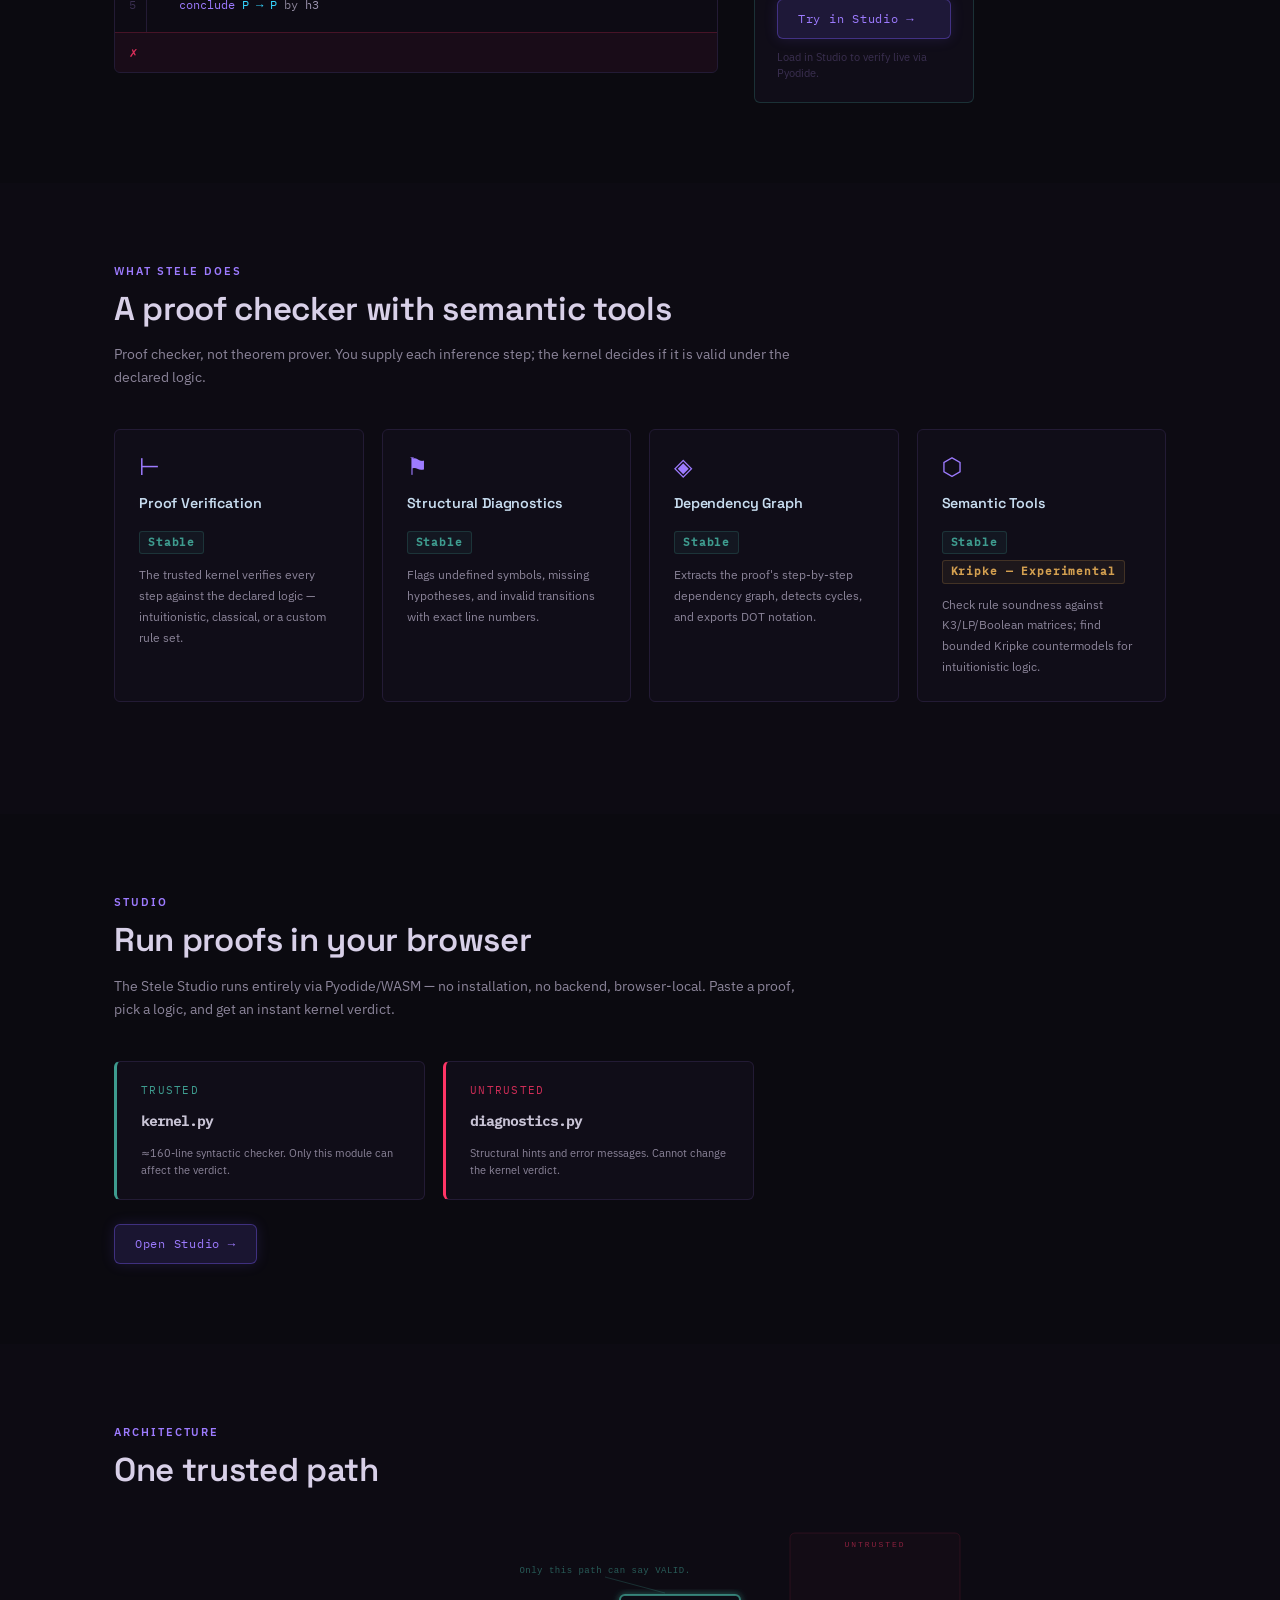
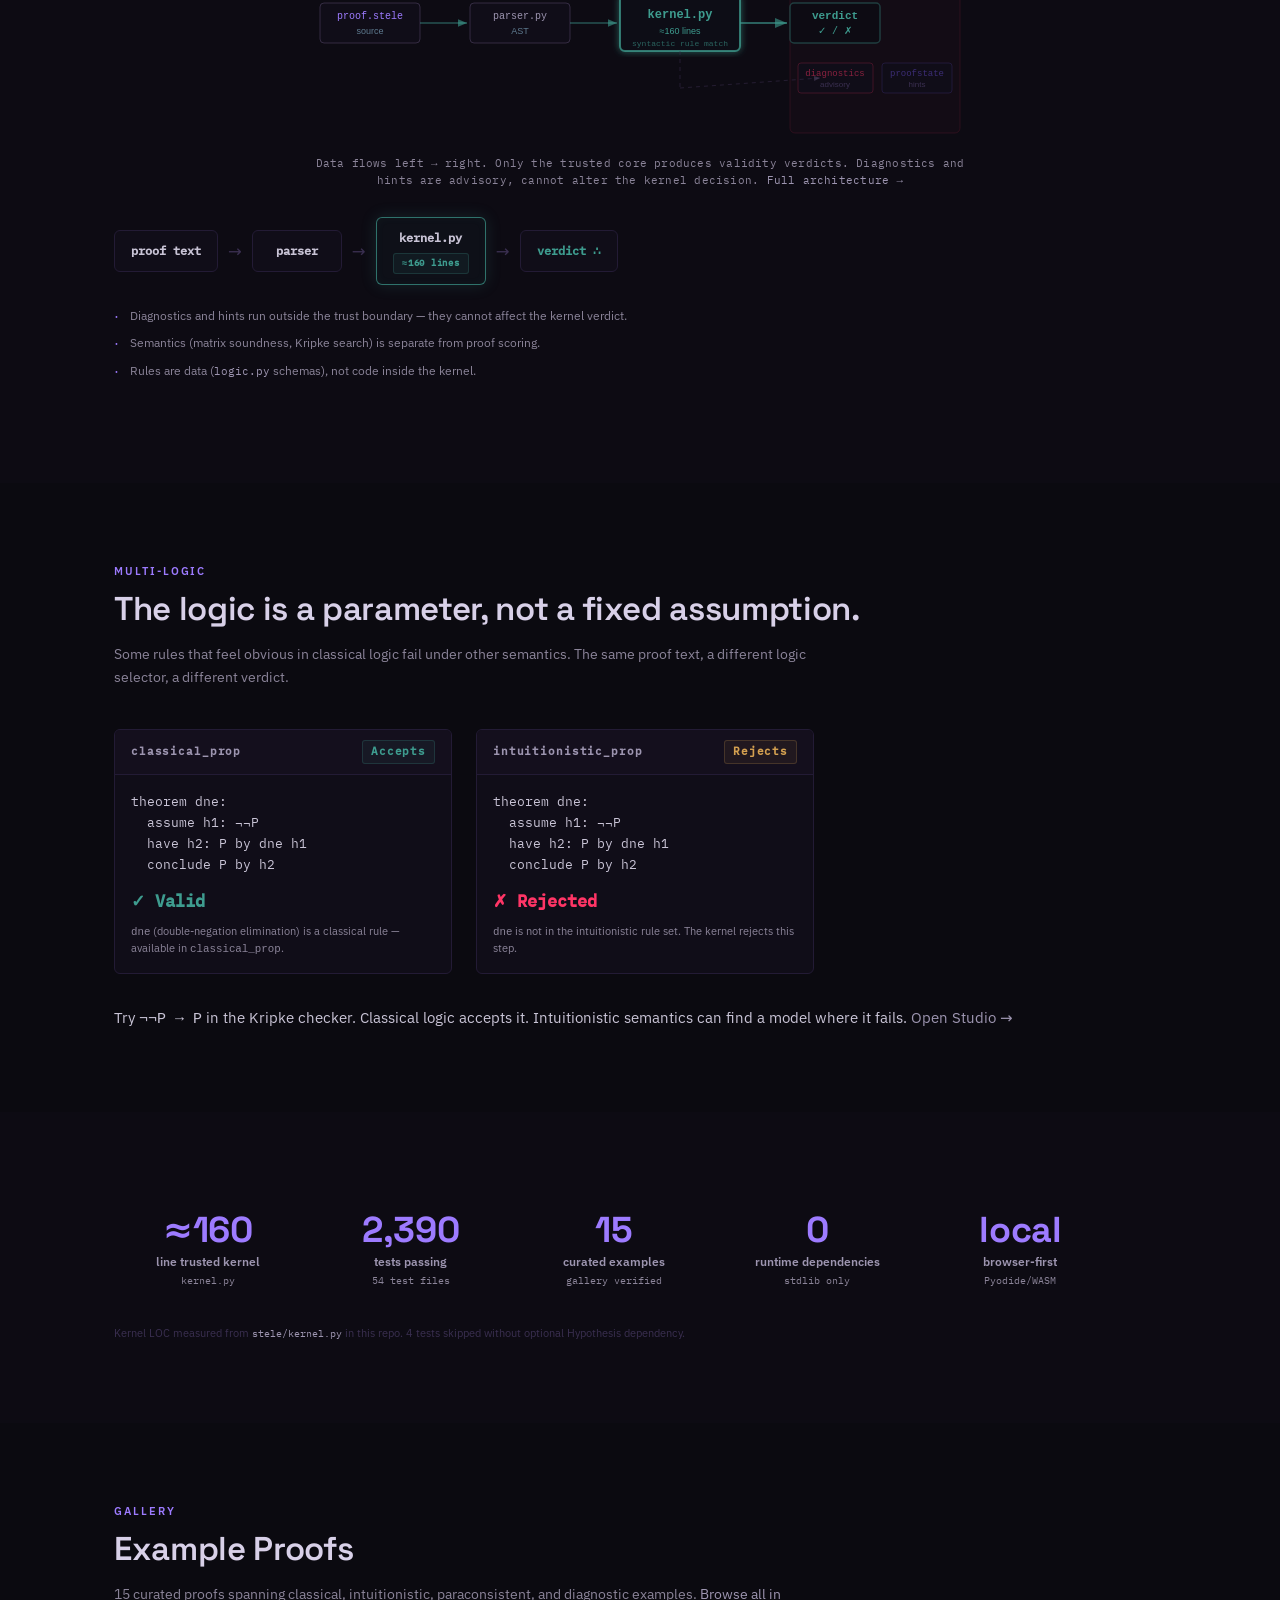
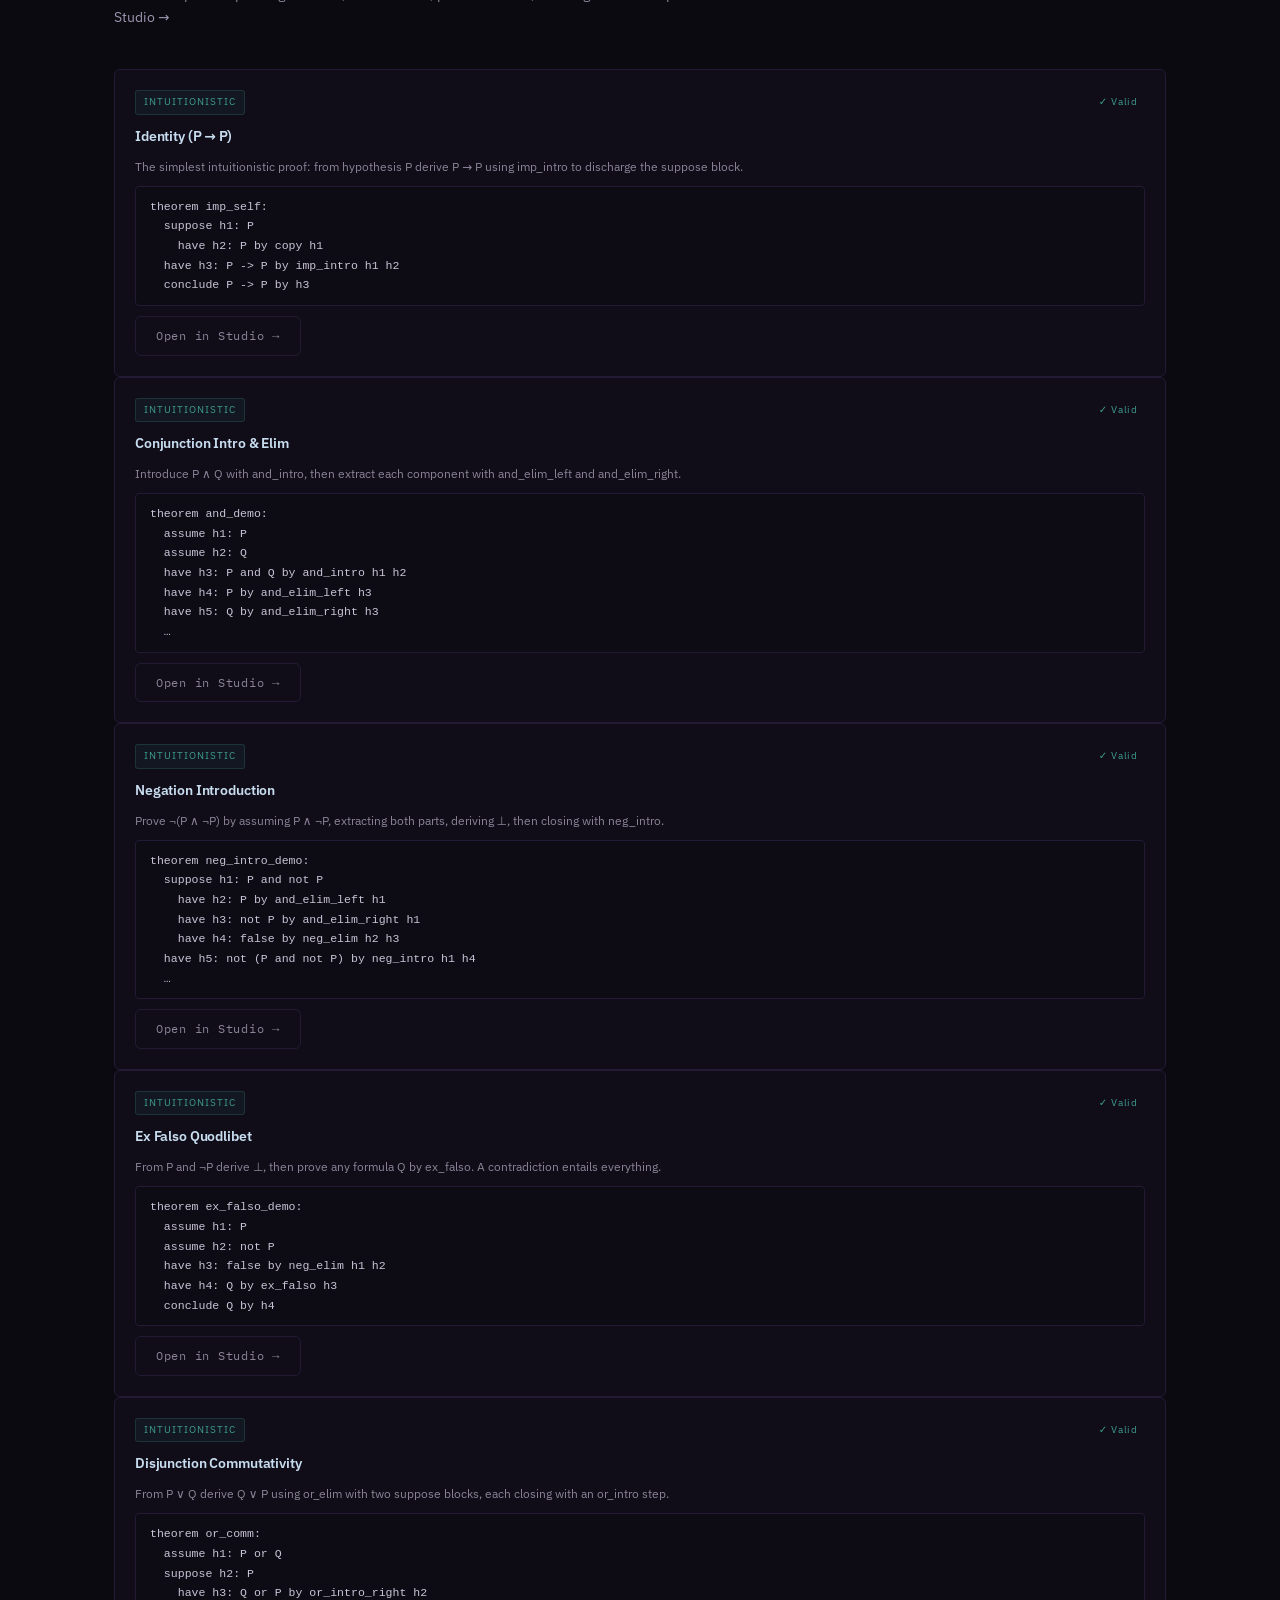
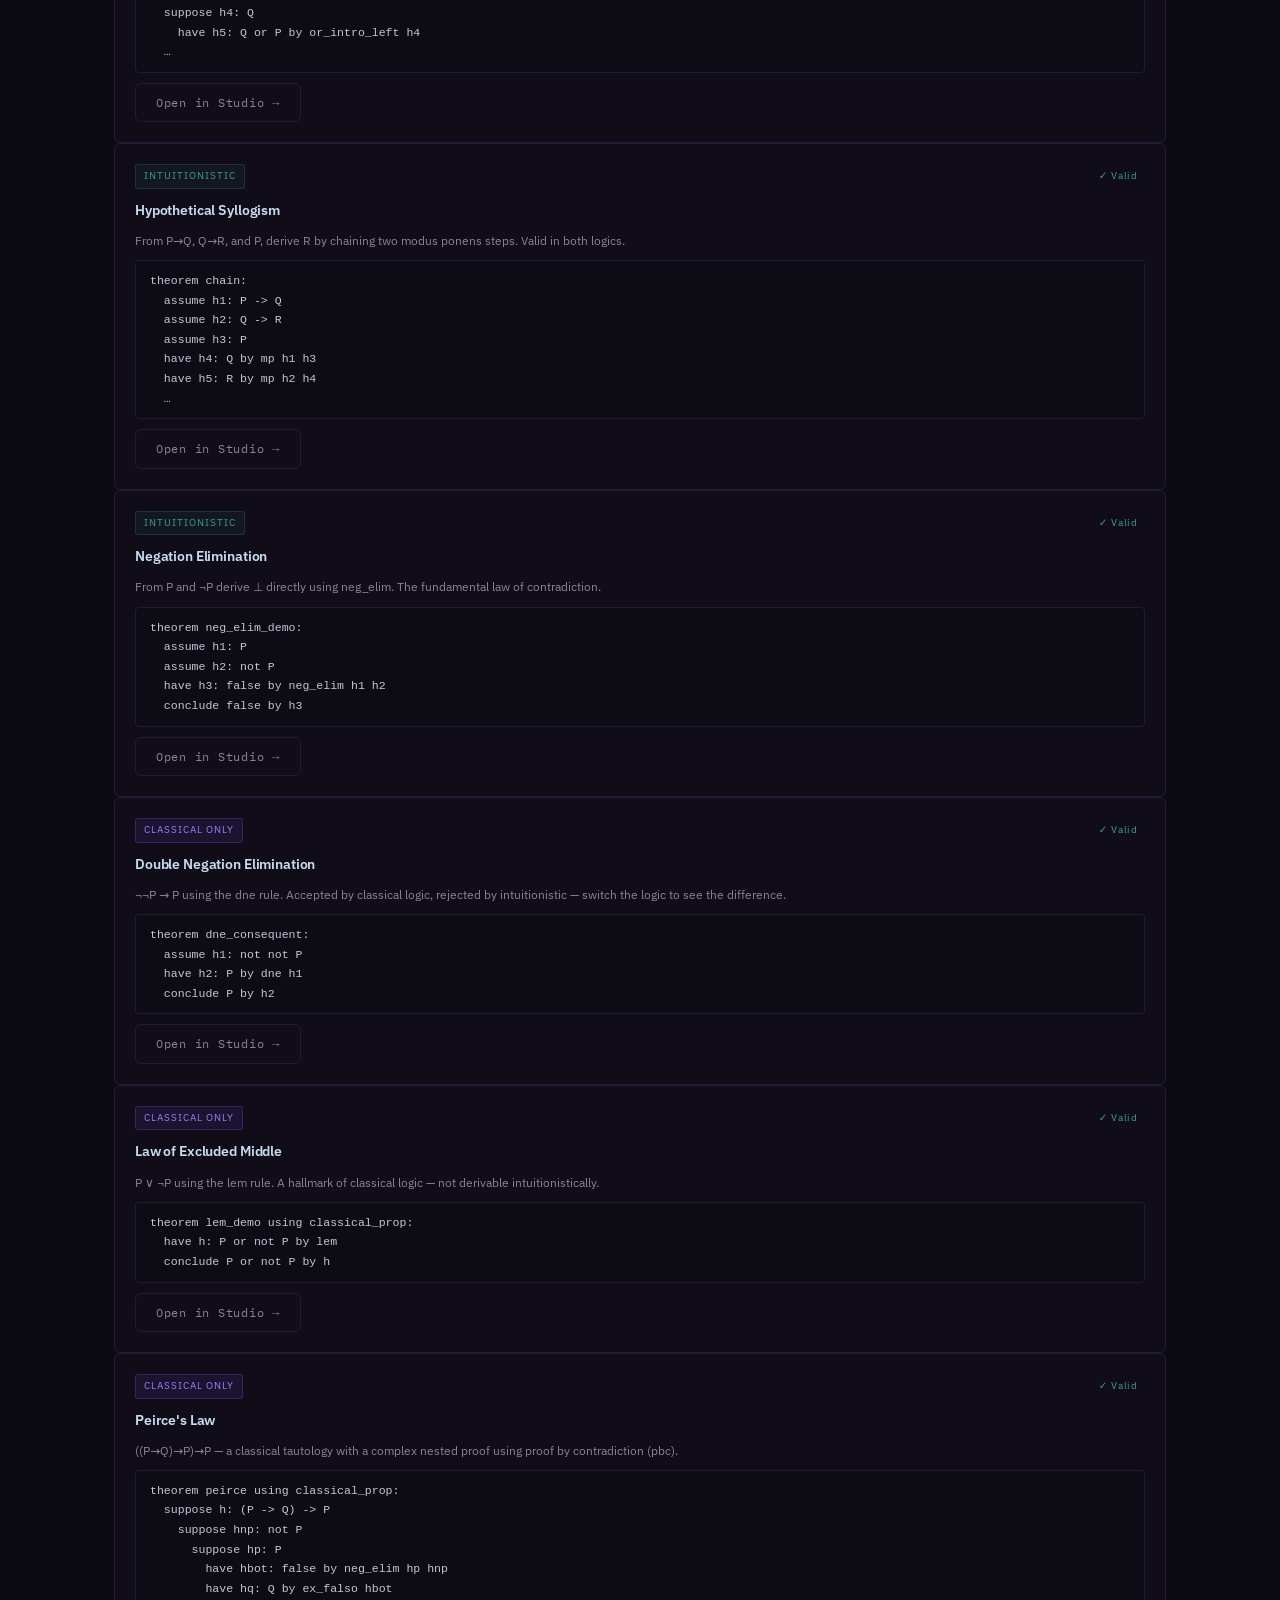
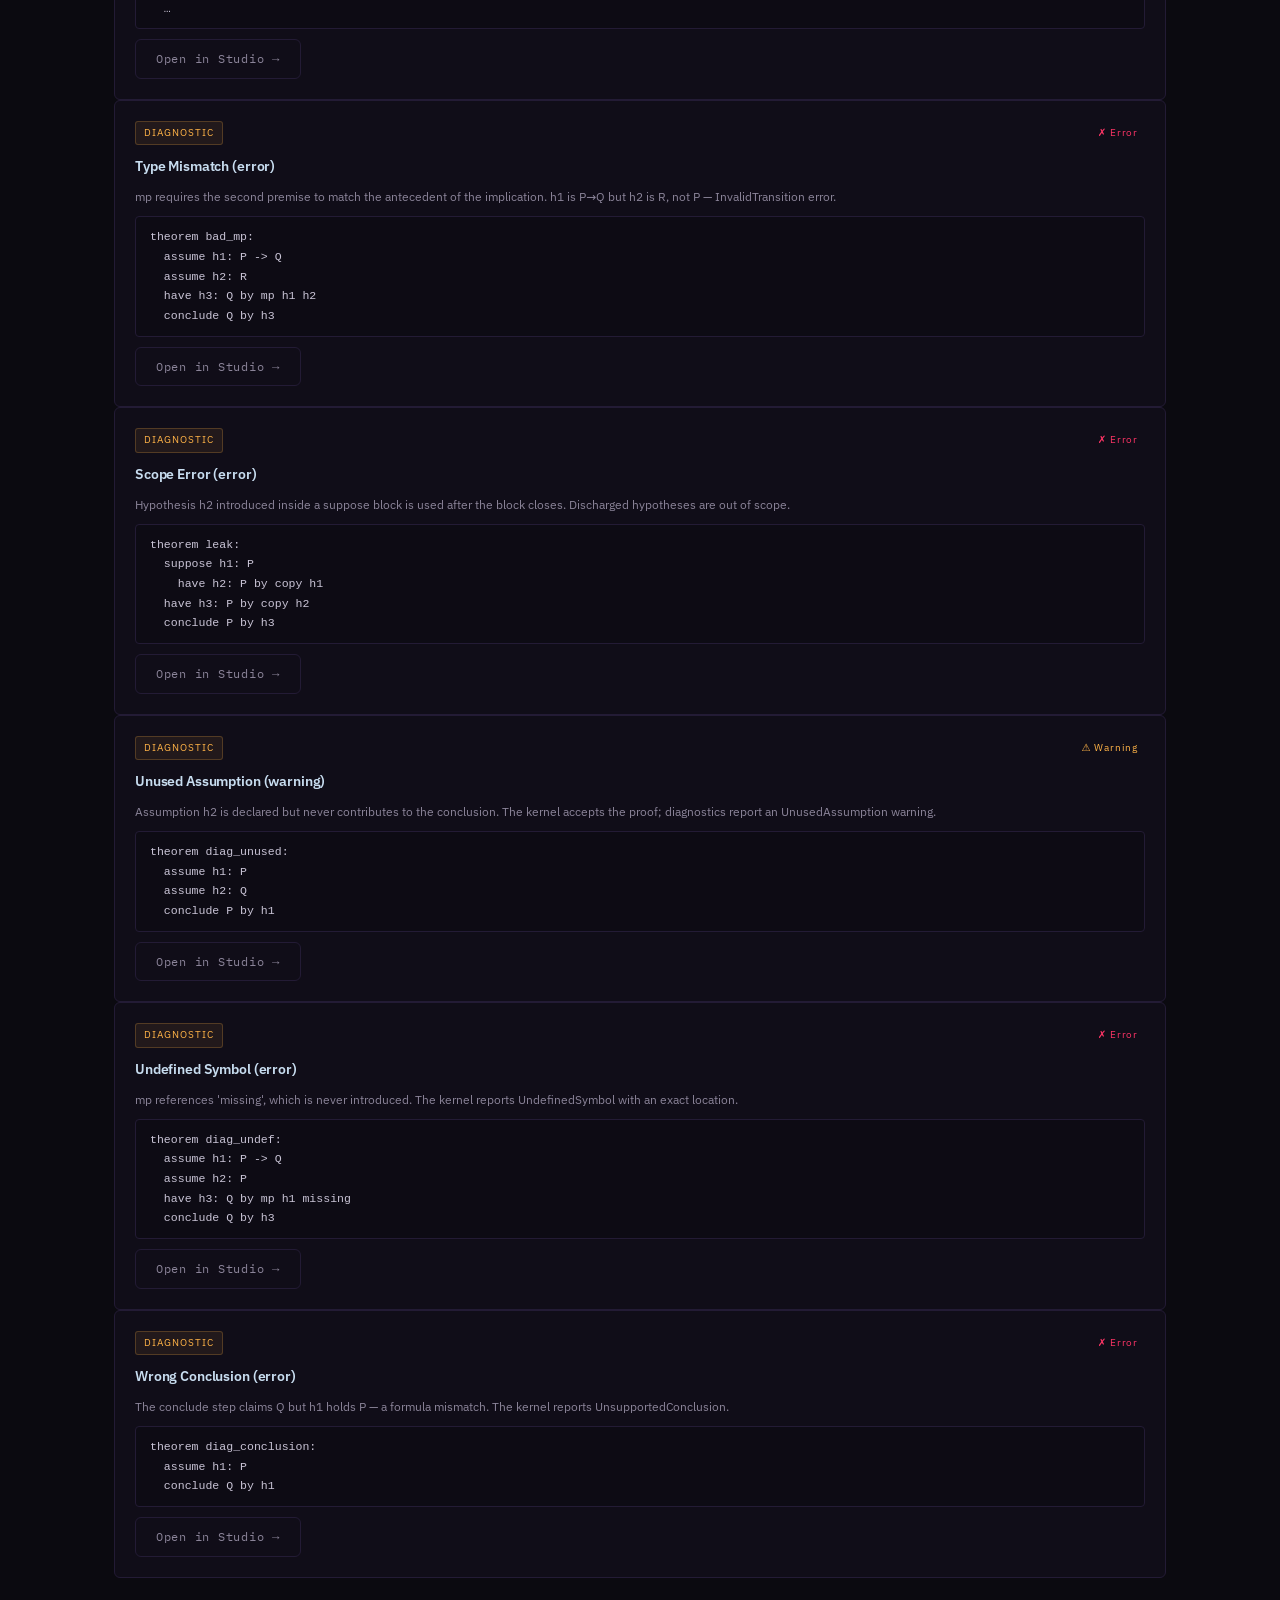
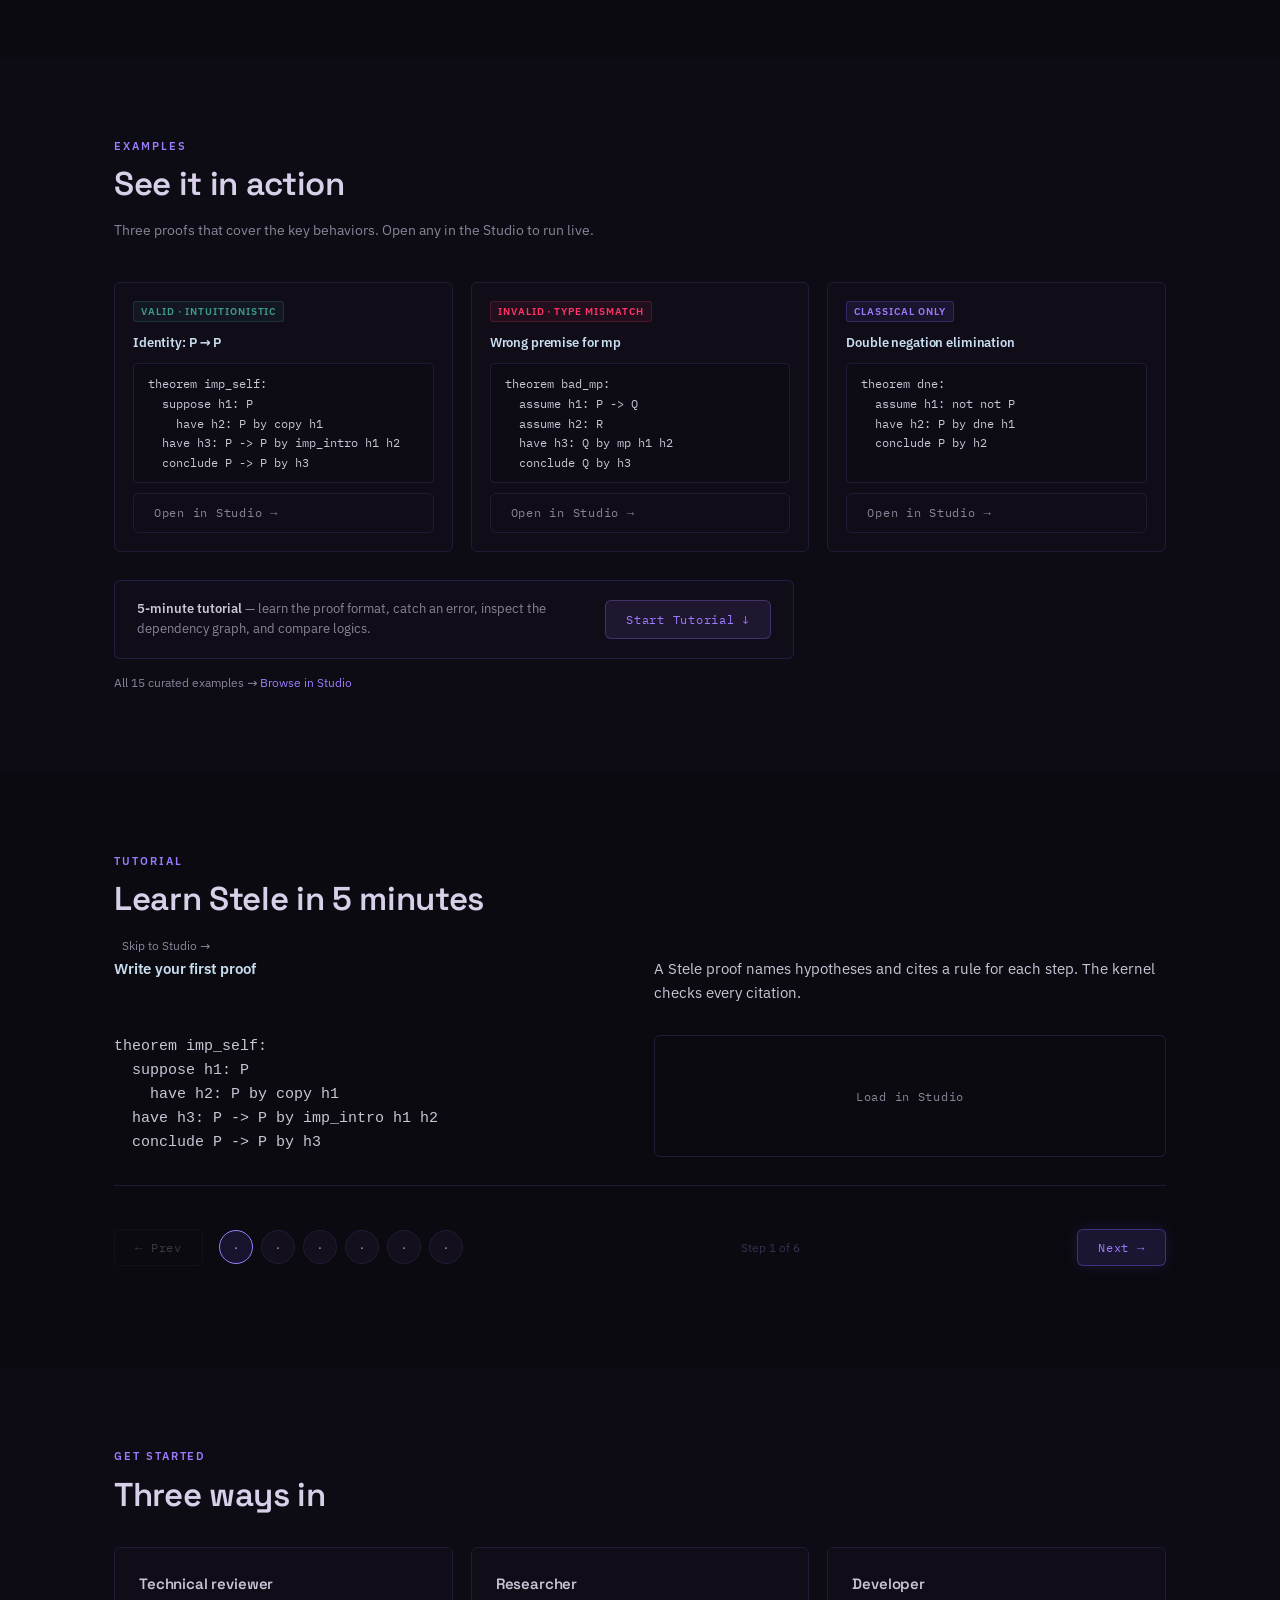
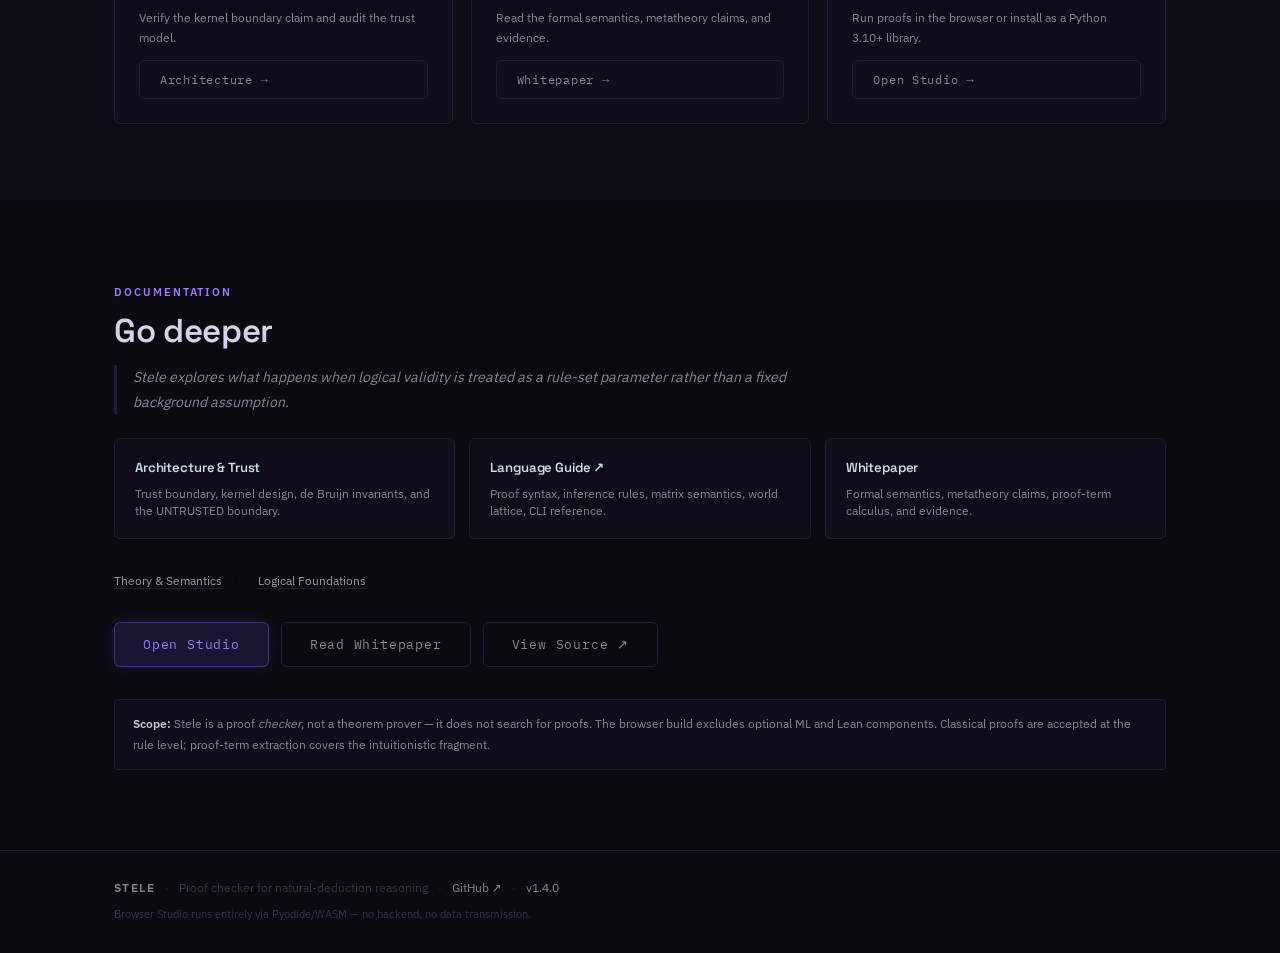
==== commit b886d578: "design: galaxy-orb hero, centered layout, color hierarchy §1 Swap hero canvas from hero-constellatio" ====
--- a/site/index.html
+++ b/site/index.html
@@ -50,12 +50,9 @@
 <!-- ════════════════════════════════════════════════════════════════════════ -->
 <section id="hero" aria-labelledby="hero-heading">
 
-  <!-- Static decorative symbols — hidden from screen readers -->
-  <div class="hero-symbols" aria-hidden="true">∴ ∧ ∨ ¬ → ⊢ ⊨ ⊥</div>
-
-  <!-- Background proof-step constellation (decorative) -->
+  <!-- Galaxy-orb canvas (decorative, absolute background) -->
   <div class="hero-orb-wrap" aria-hidden="true">
-    <canvas id="proof-orb" data-stele-visual="hero-constellation"></canvas>
+    <canvas id="proof-orb" data-stele-visual="proof-orb"></canvas>
   </div>
 
   <!-- Centered content -->
--- a/site/assets/stele_site.css
+++ b/site/assets/stele_site.css
@@ -1,4 +1,4 @@
-/* Stele Public Site — styles
+﻿/* Stele Public Site — styles
    Dark, academic, futuristic. No external libraries.
    Single colour palette; mathematical observatory feel. */
 
@@ -39,7 +39,7 @@
   line-height: 1.6;
   -webkit-font-smoothing: antialiased;
 }
-a { color: var(--accent2); text-decoration: none; }
+a { color: var(--text-secondary); text-decoration: none; }
 a:hover { text-decoration: underline; }
 :focus-visible { outline: 2px solid var(--accent); outline-offset: 3px; border-radius: 2px; }
 button:disabled { opacity: 0.38; cursor: not-allowed; }
@@ -2730,3 +2730,66 @@
   border-radius: 3px; background: rgba(62,156,143,.1); color: var(--success);
   border: 1px solid rgba(62,156,143,.22); font-family: var(--mono);
 }
+
+/* ══════════════════════════════════════════════════════════════════════════ */
+/* Design/hero-orb-and-centering — §1 orb, §3 color, §4 cards               */
+/* ══════════════════════════════════════════════════════════════════════════ */
+
+/* §1 — Galaxy-orb: absolute centered background behind hero text */
+.hero-orb-wrap {
+  position: absolute;
+  left: 50%;
+  top: 50%;
+  transform: translate(-50%, -50%);
+  width: min(82vh, 900px);
+  height: min(82vh, 900px);
+  min-height: unset;
+  pointer-events: none;
+  z-index: 0;
+  overflow: visible;
+  display: flex;
+  align-items: center;
+  justify-content: center;
+  opacity: 0.28;
+}
+.hero-orb-wrap canvas {
+  width: 100% !important;
+  height: 100% !important;
+  max-width: none !important;
+}
+@media (prefers-reduced-motion: reduce) {
+  .hero-orb-wrap { opacity: 0.18; }
+}
+@media (max-width: 600px) {
+  .hero-orb-wrap {
+    width: min(94vw, 480px);
+    height: min(94vw, 480px);
+  }
+}
+
+/* §3 — Keep nav brand + primary CTA purple; neutralize footer/prose links */
+.nav-brand { color: var(--accent2); }
+.footer-inner a,
+.footer-nav a,
+.footer-copy a { color: var(--muted); }
+.footer-inner a:hover,
+.footer-nav a:hover,
+.footer-copy a:hover { color: var(--text); }
+
+/* §4 — Feature grid: fixed 4 columns, uniform card height */
+.feature-grid {
+  grid-template-columns: repeat(4, 1fr);
+  align-items: stretch;
+}
+.feature-card {
+  display: flex;
+  flex-direction: column;
+  min-height: 160px;
+}
+.feature-desc { flex: 1; }
+@media (max-width: 860px) {
+  .feature-grid { grid-template-columns: repeat(2, 1fr); }
+}
+@media (max-width: 480px) {
+  .feature-grid { grid-template-columns: 1fr; }
+}
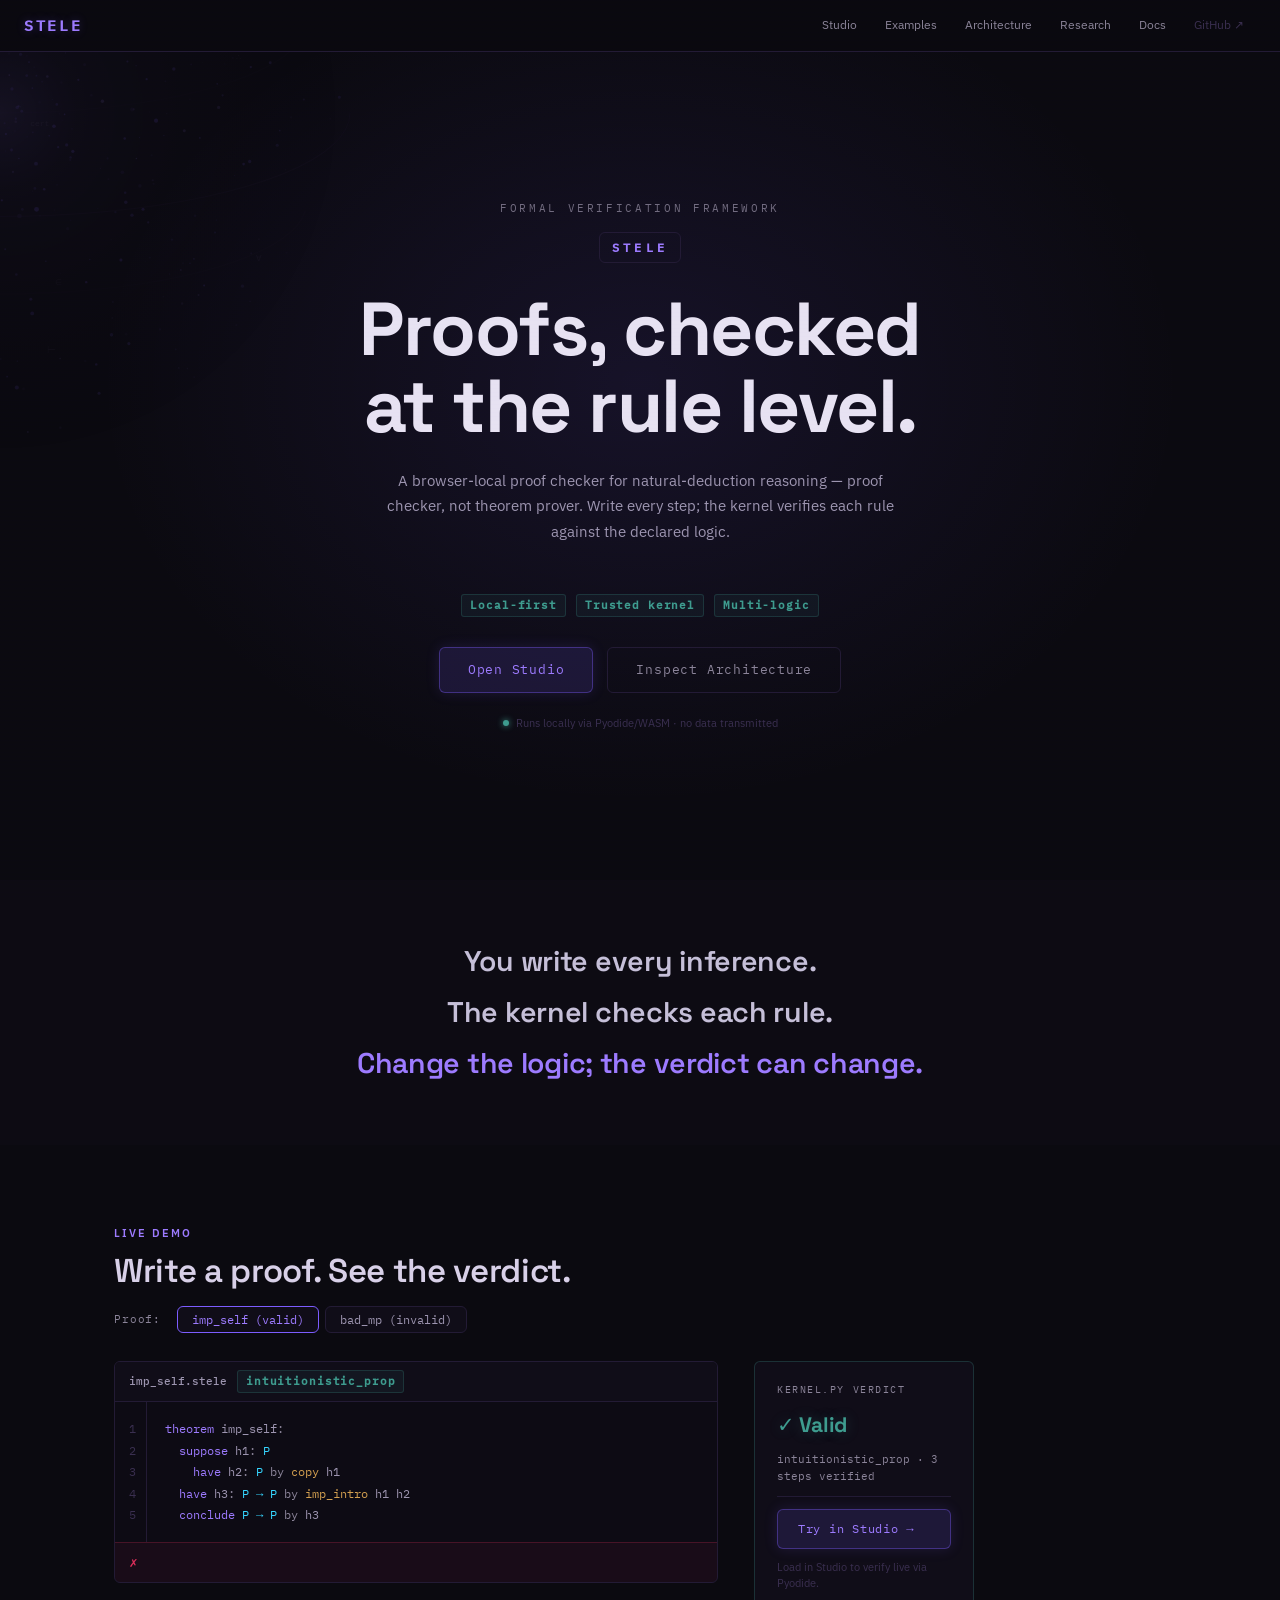
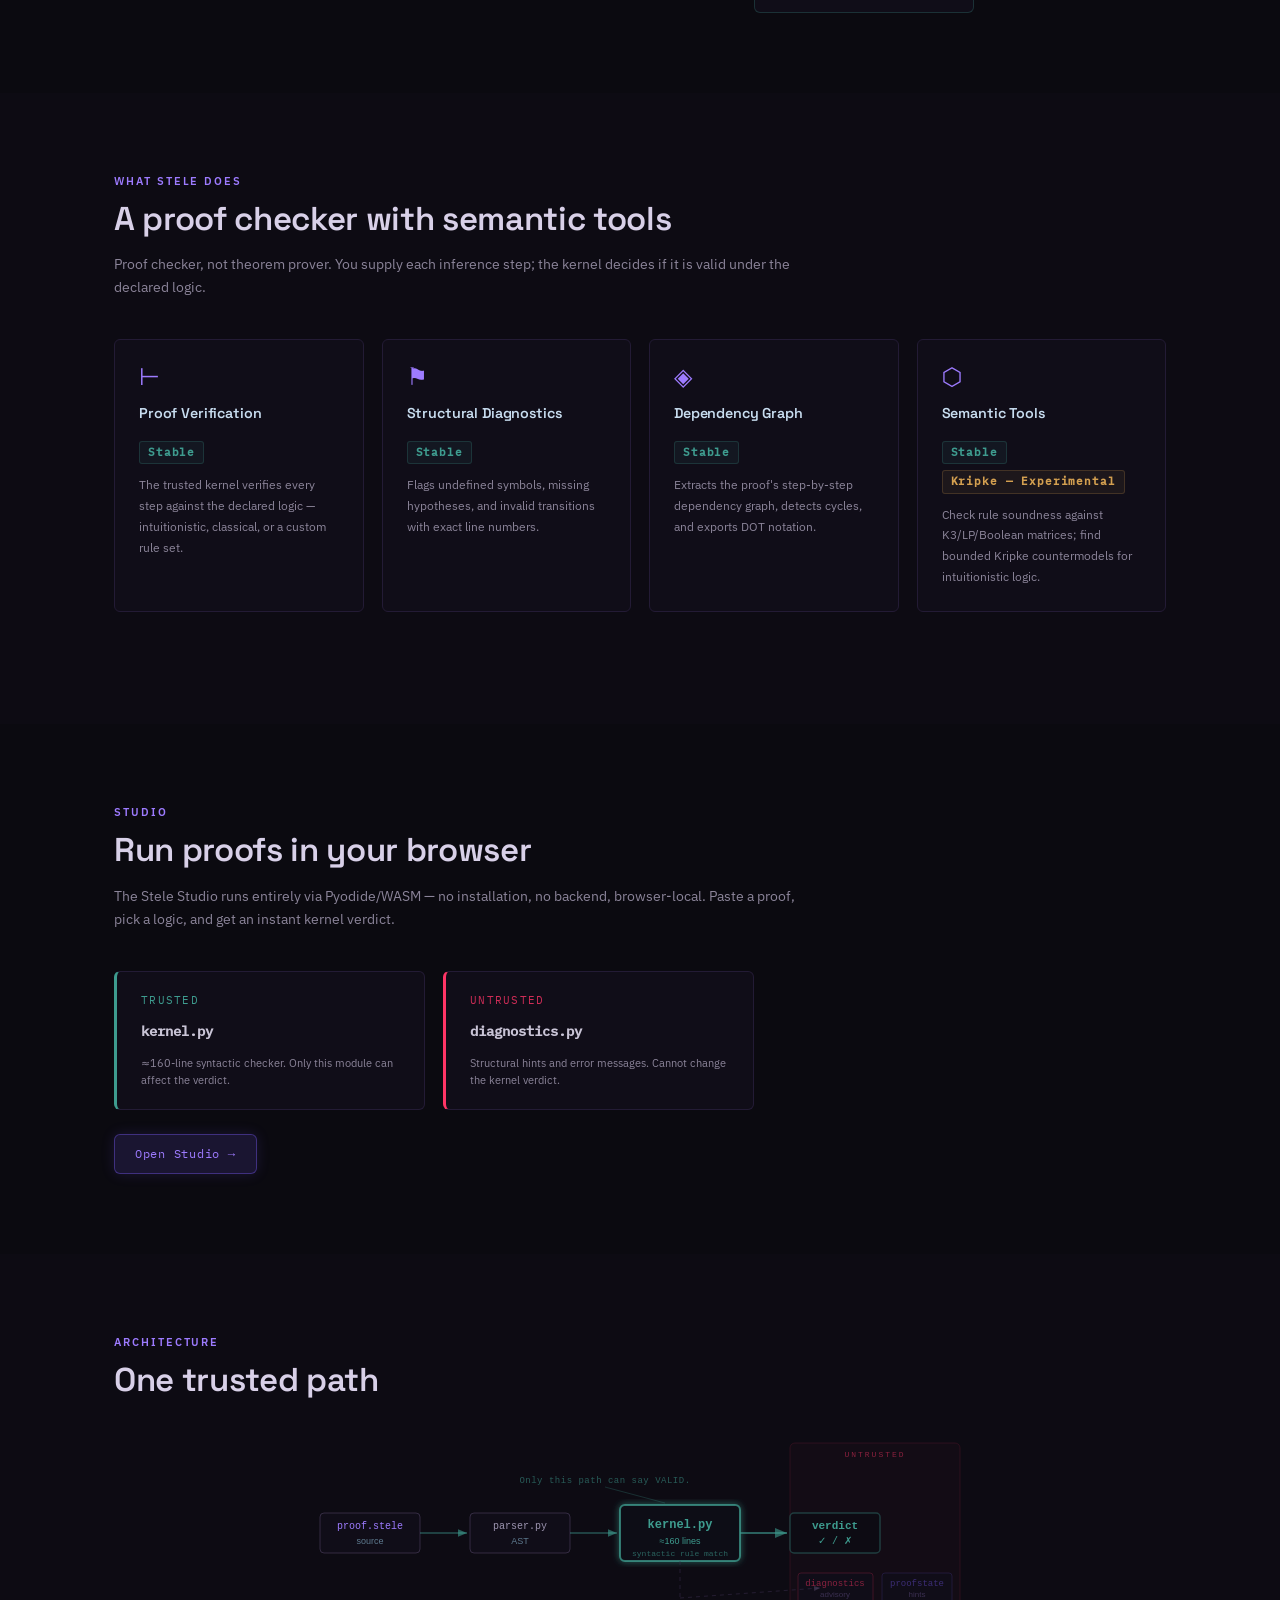
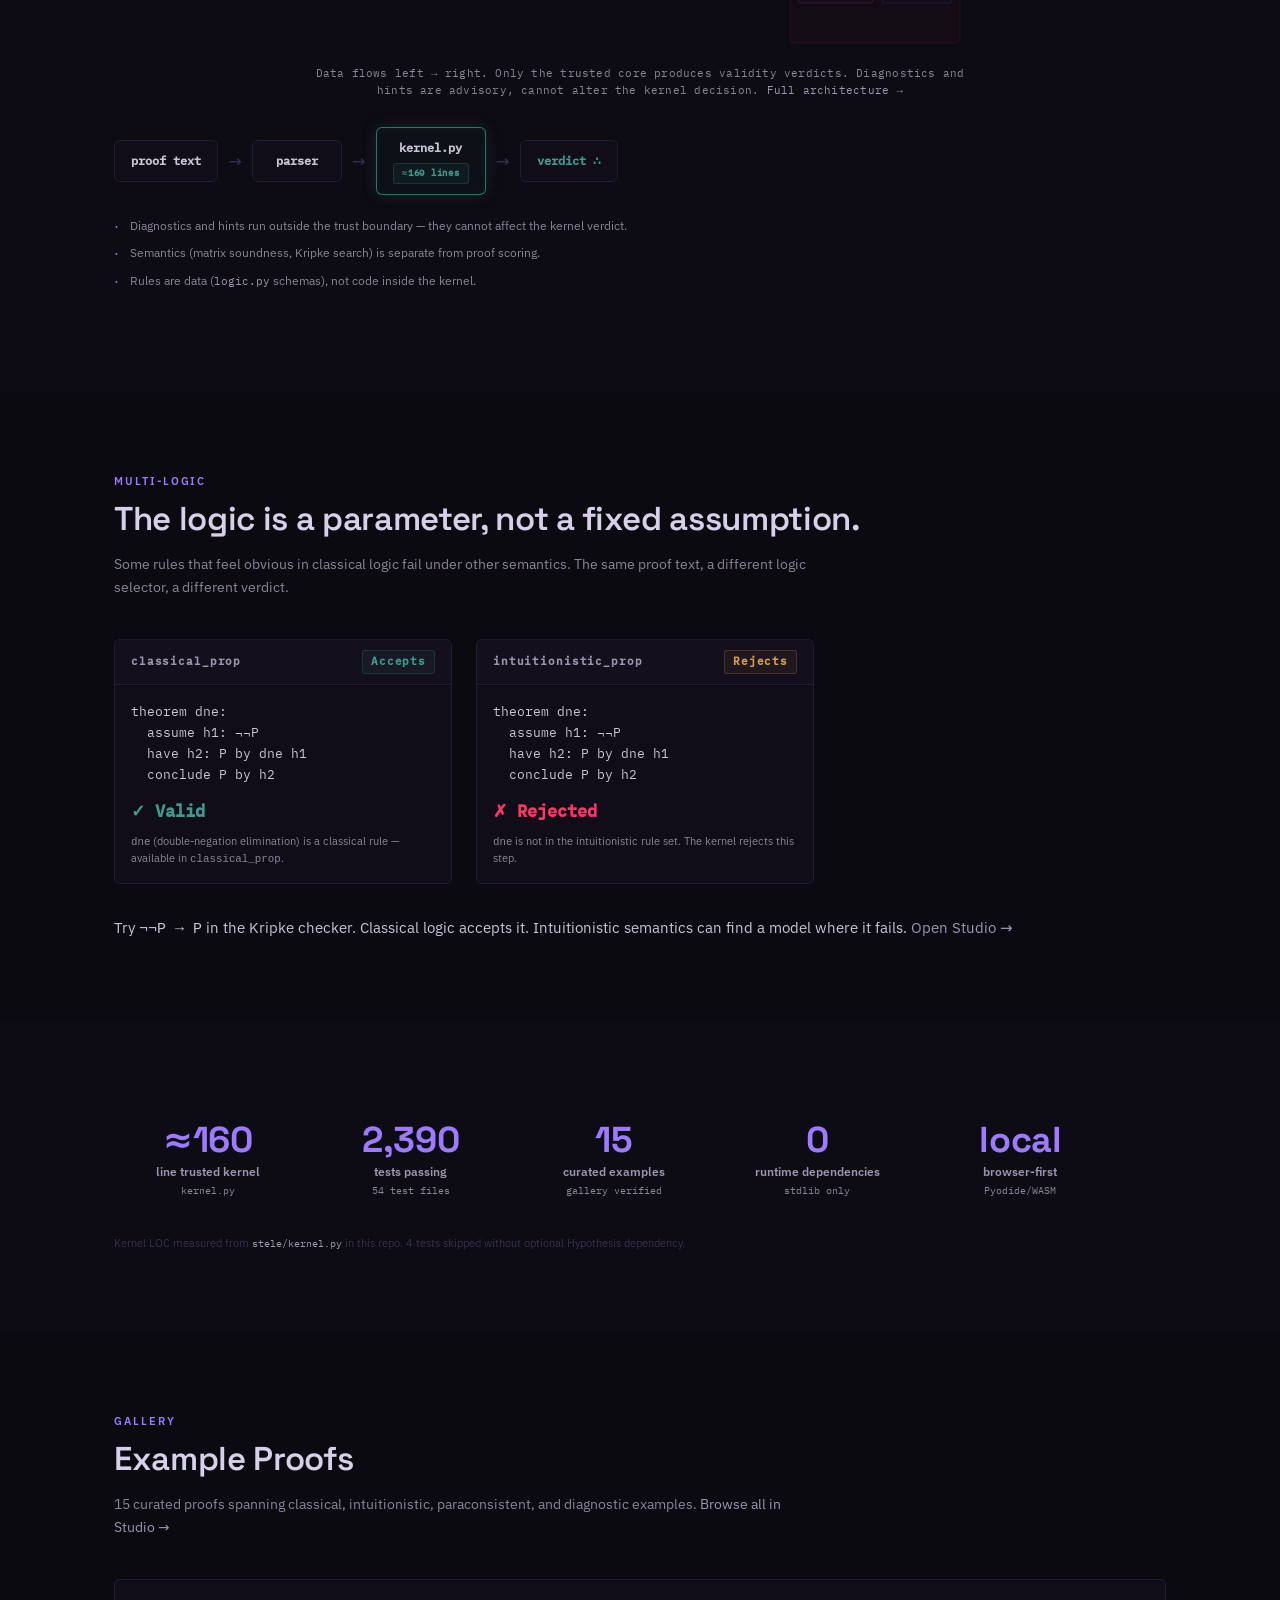
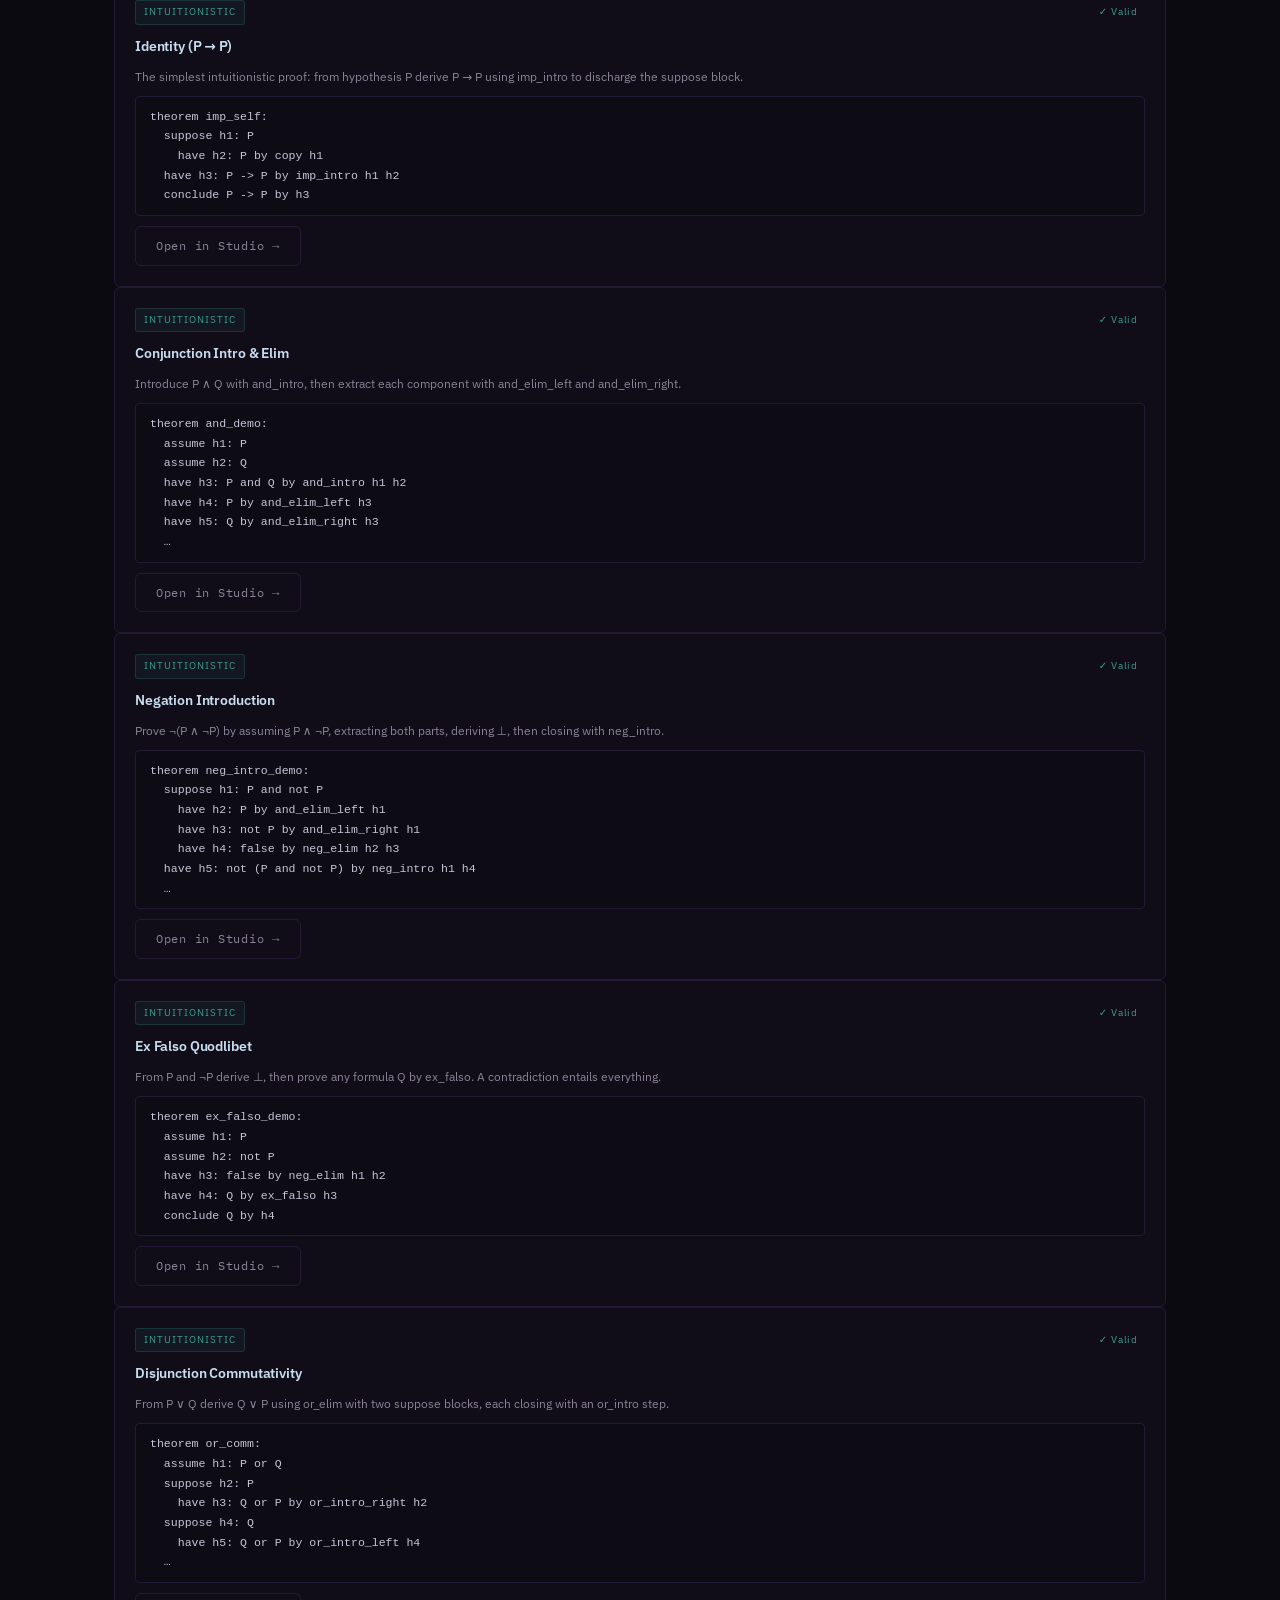
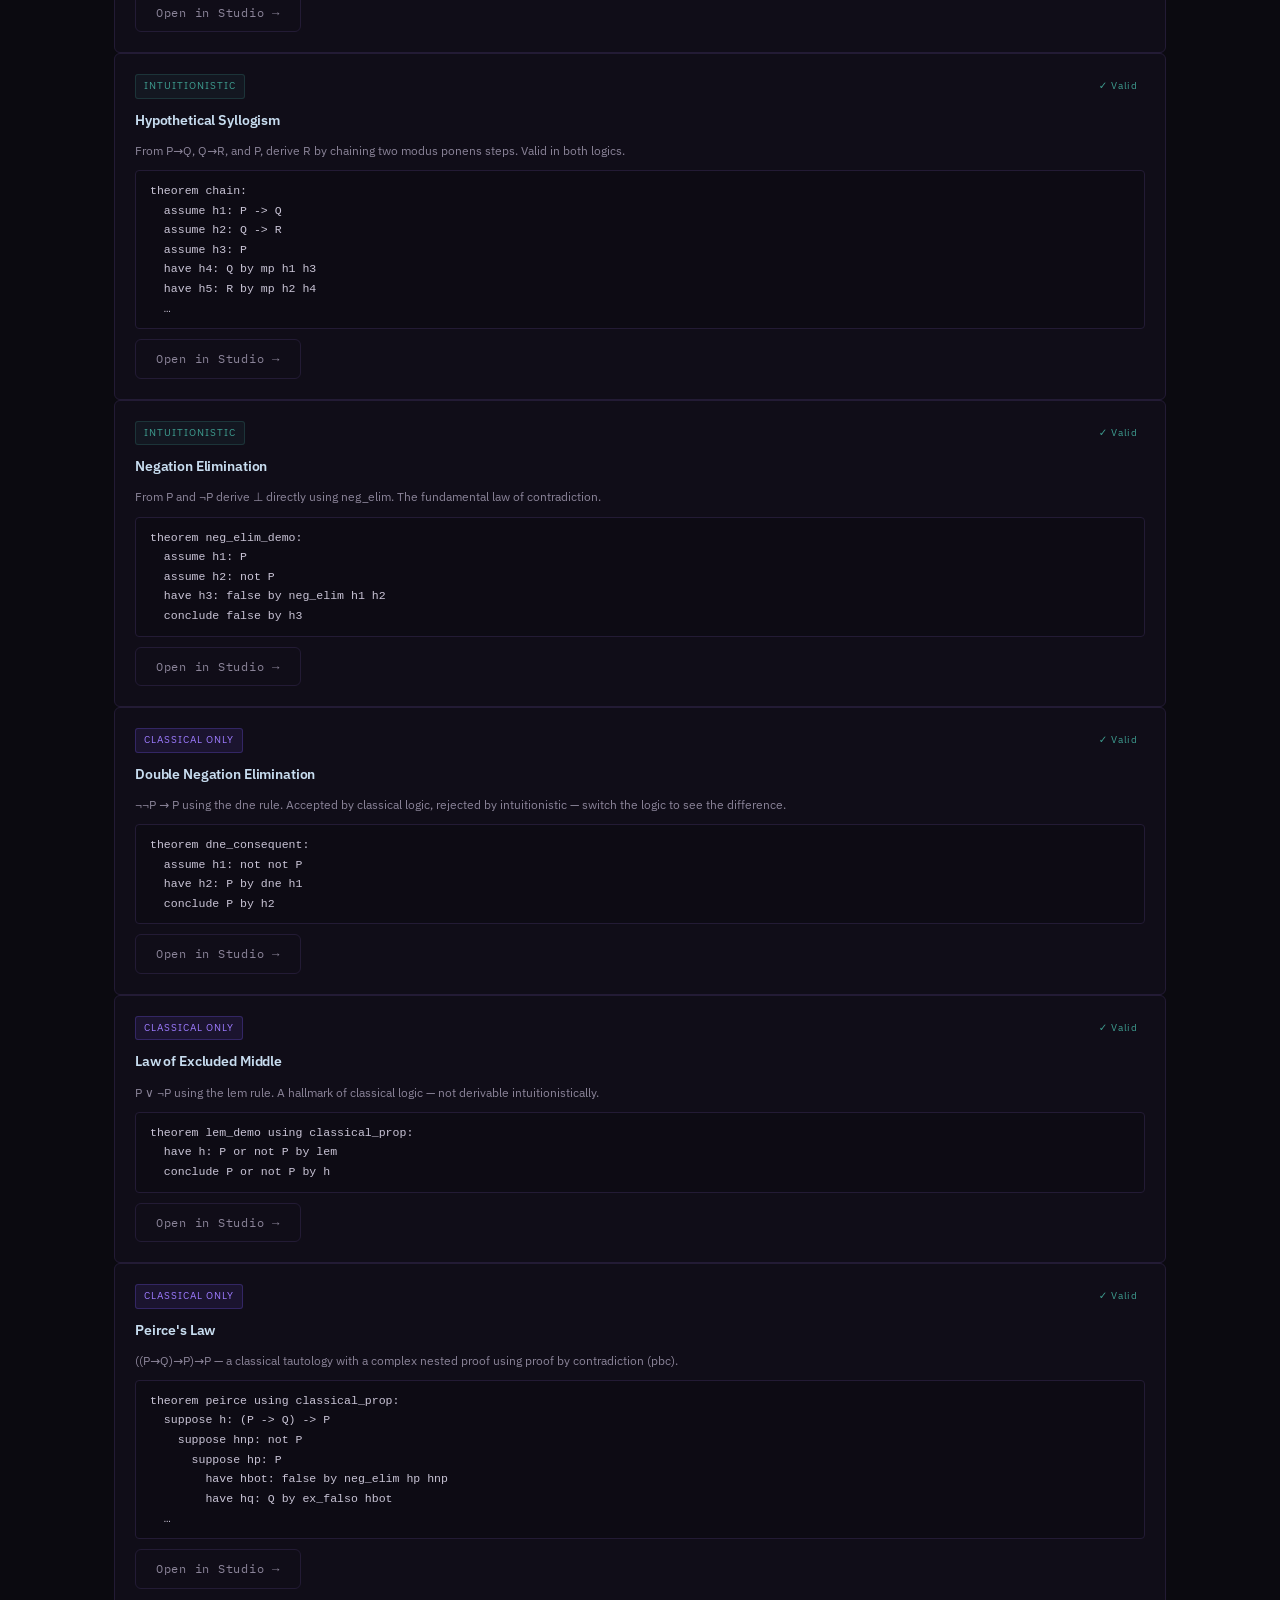
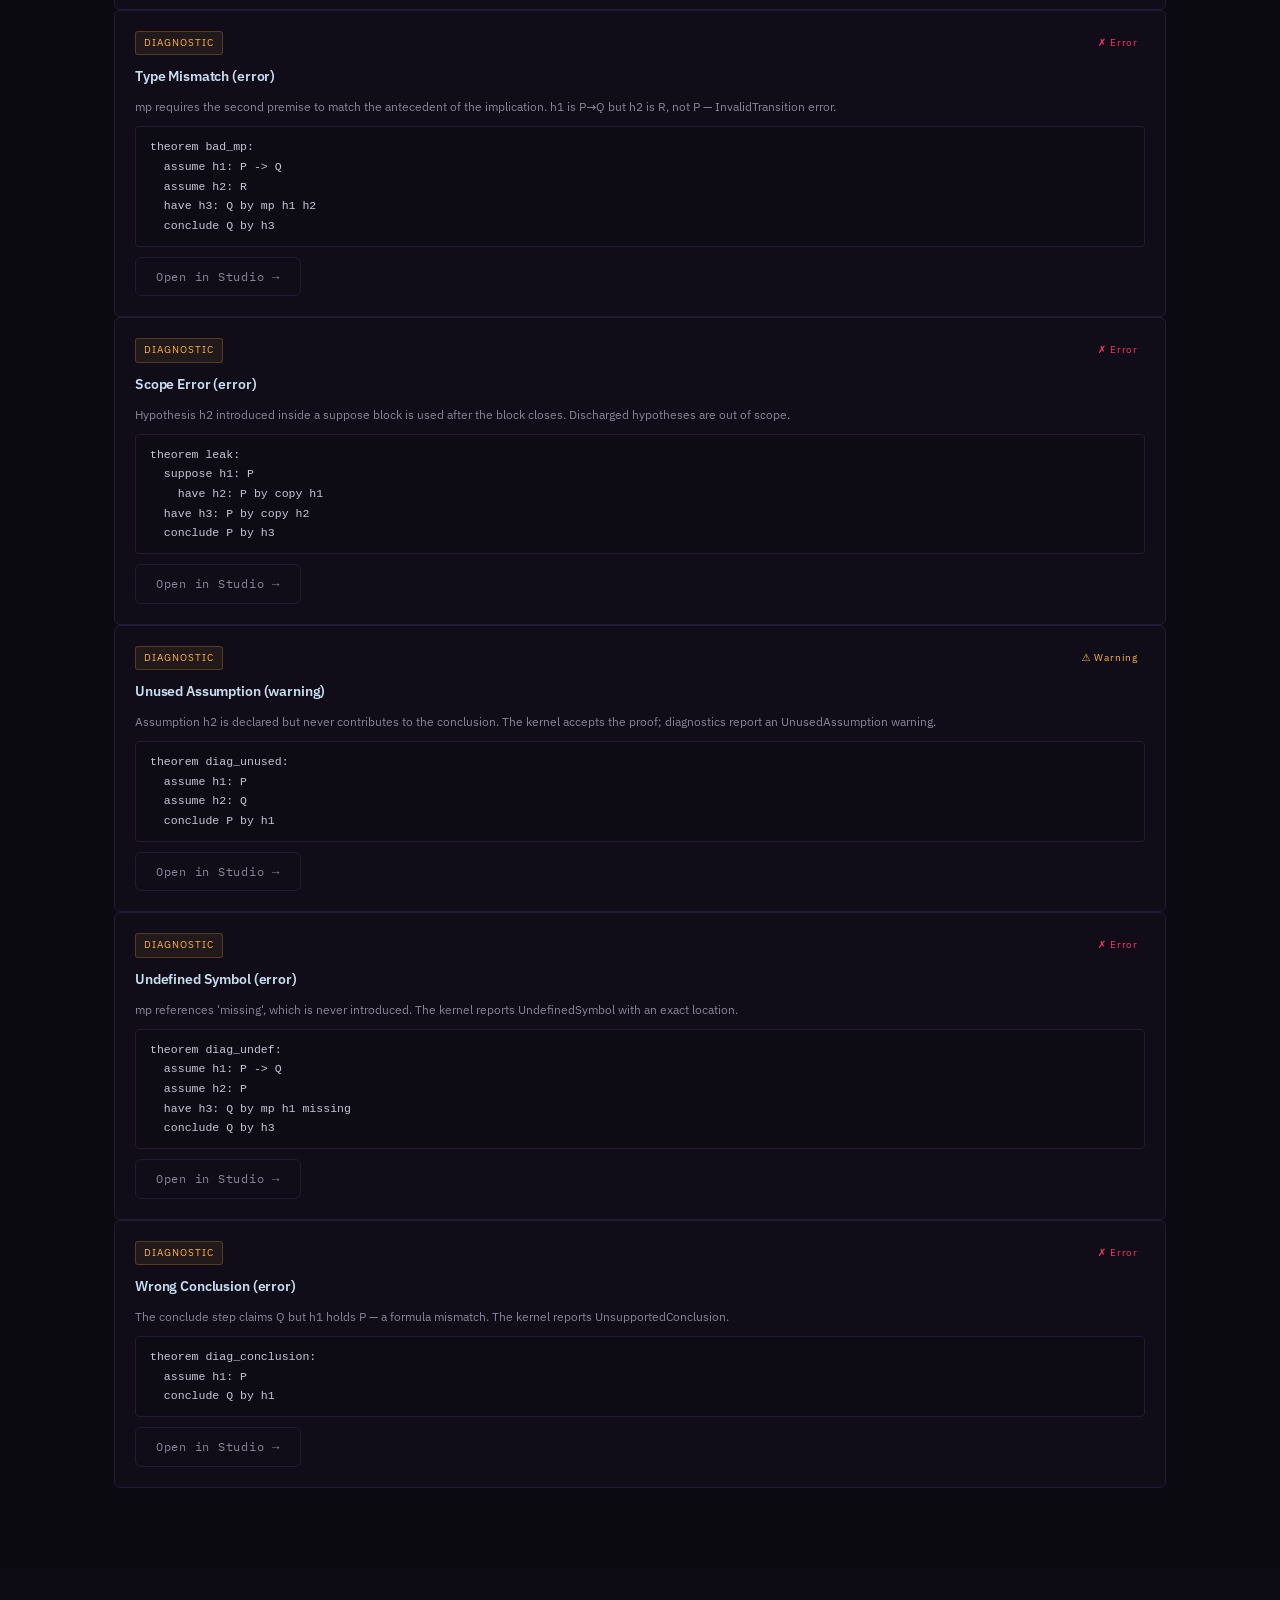
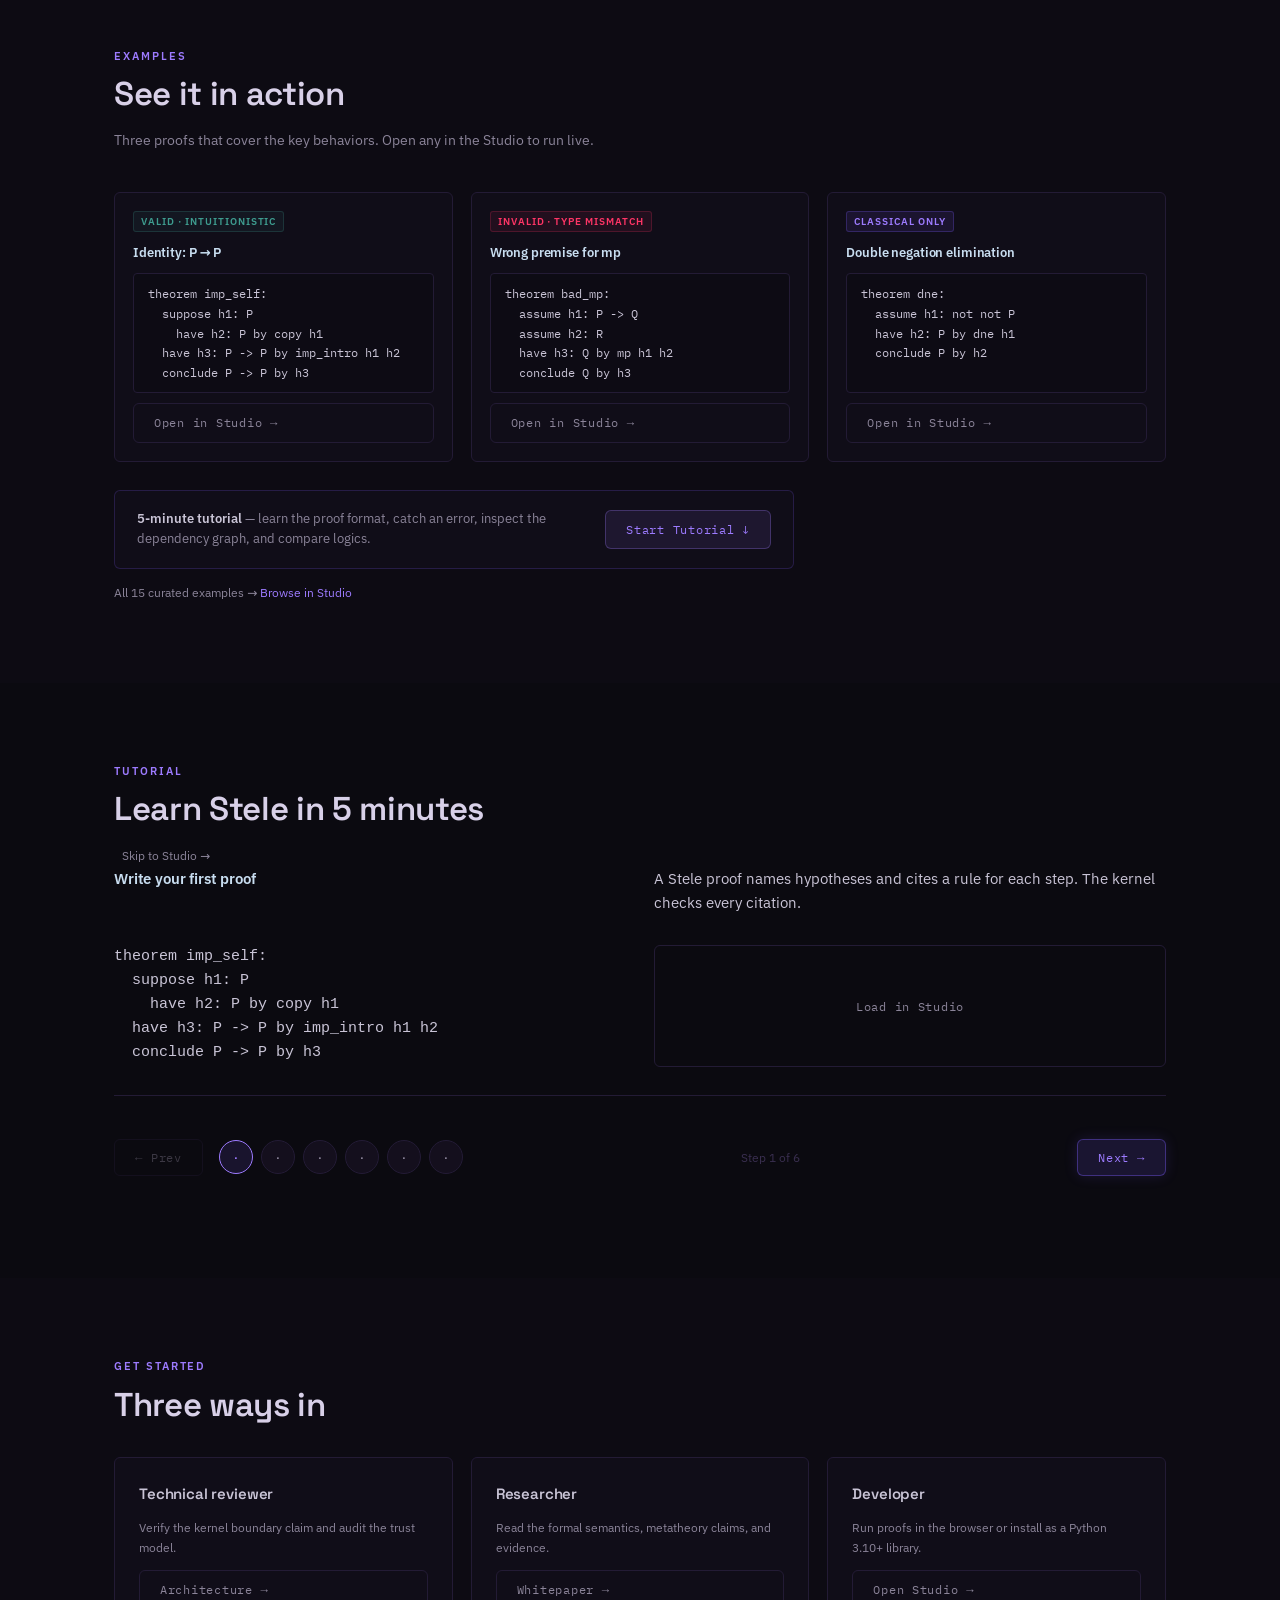
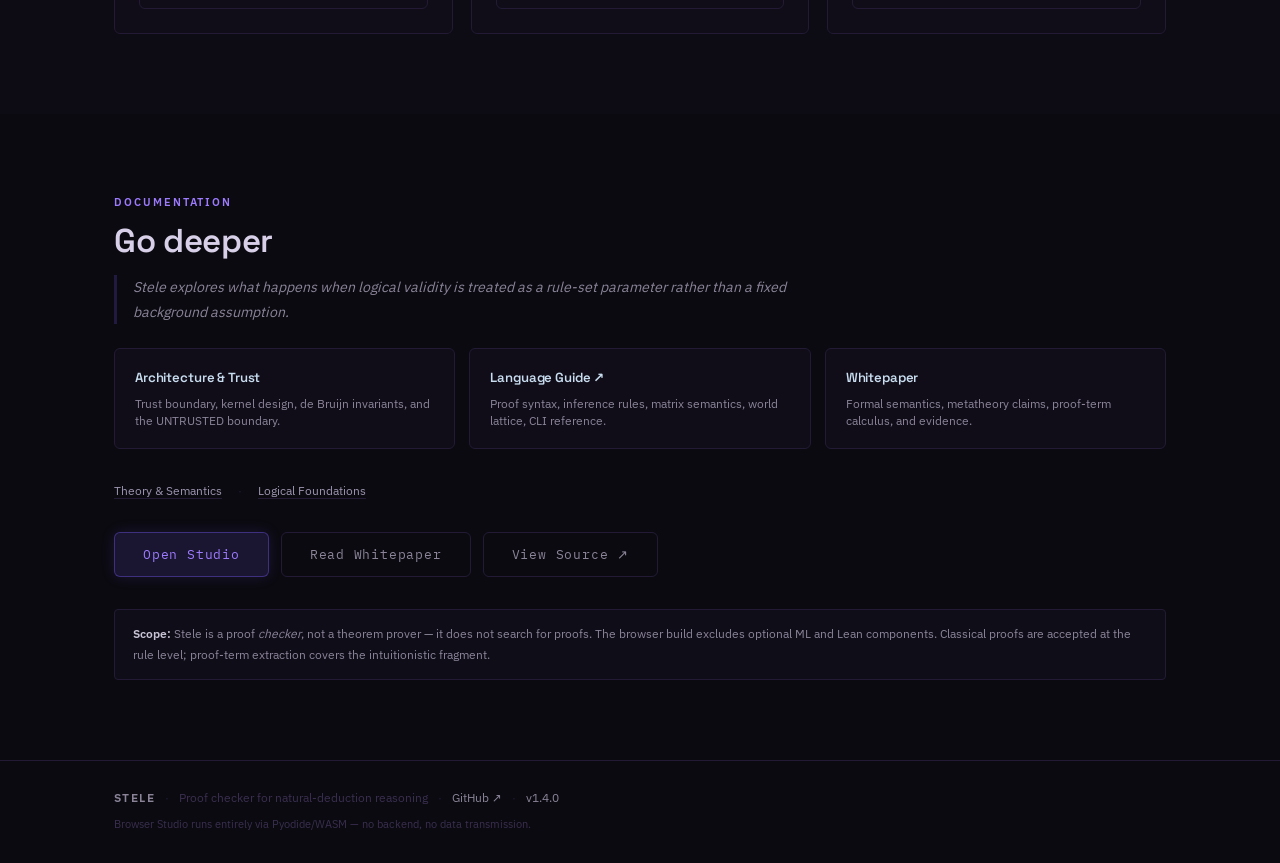
==== commit dff54aca: "fix(landing): center hero + show galaxy orb (resolve class mismatch) Root cause: hero HTML used .her" ====
--- a/site/index.html
+++ b/site/index.html
@@ -49,42 +49,25 @@
 <!-- § 1  HERO                                                               -->
 <!-- ════════════════════════════════════════════════════════════════════════ -->
 <section id="hero" aria-labelledby="hero-heading">
-
-  <!-- Galaxy-orb canvas (decorative, absolute background) -->
   <div class="hero-orb-wrap" aria-hidden="true">
     <canvas id="proof-orb" data-stele-visual="proof-orb"></canvas>
   </div>
-
-  <!-- Centered content -->
   <div class="hero-centered">
     <div class="hero-eyebrow">Formal Verification Framework</div>
     <div class="hero-wordmark" aria-hidden="true">STELE</div>
-    <h1 class="hero-headline" id="hero-heading">
-      Proofs, checked<br>at the rule level.
-    </h1>
-    <p class="hero-sub">
-      A browser-local proof checker for natural-deduction reasoning —
-      proof checker, not theorem prover. Write every step;
-      the kernel verifies each rule against the declared logic.
-    </p>
-
+    <h1 class="hero-headline" id="hero-heading">Proofs, checked<br>at the rule level.</h1>
+    <p class="hero-sub">A browser-local proof checker for natural-deduction reasoning — proof checker, not theorem prover. Write every step; the kernel verifies each rule against the declared logic.</p>
     <div class="hero-badges" role="list" aria-label="Key properties">
       <span class="badge badge-stable" role="listitem">Local-first</span>
       <span class="badge badge-stable" role="listitem">Trusted kernel</span>
       <span class="badge badge-stable" role="listitem">Multi-logic</span>
     </div>
-
     <div class="hero-actions">
       <a href="studio.html" class="btn btn-primary hero-cta">Open Studio</a>
       <a href="architecture.html" class="btn btn-ghost hero-cta">Inspect Architecture</a>
     </div>
-
-    <p class="hero-notice">
-      <span class="notice-dot" aria-hidden="true"></span>
-      Runs locally via Pyodide/WASM · no data transmitted
-    </p>
-  </div>
-
+    <p class="hero-notice"><span class="notice-dot" aria-hidden="true"></span> Runs locally via Pyodide/WASM · no data transmitted</p>
+  </div>
 </section>
 
 <!-- ════════════════════════════════════════════════════════════════════════ -->
--- a/site/assets/stele_site.css
+++ b/site/assets/stele_site.css
@@ -170,35 +170,6 @@
   .hero-symbols span { animation: none; opacity: 0; }
 }
 
-.hero-content {
-  position: relative; z-index: 1;
-  max-width: 740px; margin: 0 auto; padding: 0 24px;
-  text-align: center;
-}
-.hero-eyebrow {
-  font-size: .74rem; letter-spacing: .22em; text-transform: uppercase;
-  color: var(--muted); margin-bottom: 16px;
-}
-.hero-brand {
-  font-family: var(--mono);
-  font-size: clamp(3rem, 8vw, 6rem);
-  font-weight: 800; letter-spacing: .1em;
-  color: #D8D0E8;
-  text-shadow:
-    0 0 40px rgba(124,92,255,.22),
-    0 0 80px rgba(124,92,255,.08);
-  margin-bottom: 18px; line-height: 1;
-}
-.hero-tagline {
-  font-family: var(--sans);
-  font-size: clamp(1.1rem, 2.5vw, 1.6rem);
-  color: var(--accent2); margin-bottom: 20px; font-weight: 300;
-  letter-spacing: .03em;
-}
-.hero-desc {
-  font-size: .92rem; color: var(--muted); max-width: 560px;
-  margin: 0 auto 36px; line-height: 1.75;
-}
 .hero-actions {
   display: flex; gap: 14px; justify-content: center;
   flex-wrap: wrap; margin-bottom: 24px;
@@ -626,7 +597,6 @@
   .site-nav { padding: 0 14px; }
   .nav-links a { padding: 5px 8px; font-size: .72rem; }
   section { padding: 50px 0; }
-  .hero-brand { font-size: 3rem; }
   .main { padding: 16px; }
   .tab-btn { padding: 9px 12px; font-size: .72rem; }
   .proof-editor { min-height: 180px; }
@@ -658,43 +628,6 @@
   background-color: var(--bg);
 }
 
-/* Override hero symbol cascade color to dim amethyst */
-.hero-symbols span { color: rgba(124,92,255,.055); }
-
-.hero-inner {
-  position: relative; z-index: 1;
-  width: 100%;
-  max-width: var(--max-w-wide, 1280px);
-  margin: 0 auto;
-  margin-bottom: clamp(16px, 2.5vh, 28px);
-  display: grid;
-  grid-template-columns: minmax(320px, 42%) 1fr;
-  gap: clamp(2rem, 4vw, 4.5rem);
-  align-items: center;
-  min-height: 0;
-}
-
-/* Text column — constrained so it stays compact */
-.hero-text {
-  max-width: 500px;
-  z-index: 2;
-}
-
-/* Brand chip */
-.hero-brand-chip {
-  display: inline-block;
-  font-family: var(--mono);
-  font-size: 0.7rem;
-  letter-spacing: 0.26em;
-  text-transform: uppercase;
-  font-weight: 700;
-  color: var(--accent2);
-  padding: 3px 9px;
-  border: 1px solid rgba(124,92,255,.28);
-  border-radius: 3px;
-  margin-bottom: 10px;
-}
-
 /* Eyebrow label */
 .hero-eyebrow {
   font-size: 0.78rem;
@@ -715,14 +648,7 @@
   margin-bottom: 20px;
 }
 
-/* Hero desc — readable, not monospaced */
-.hero-desc {
-  font-size: 0.9rem;
-  line-height: 1.75;
-  color: var(--text-secondary);
-  max-width: 460px;
-  margin-bottom: 0;
-}
+
 
 .hero-badges {
   display: flex;
@@ -806,12 +732,6 @@
 }
 
 @media (max-width: 960px) {
-  .hero-inner {
-    grid-template-columns: 1fr;
-    gap: 0;
-  }
-  .hero-orb-wrap { display: none; }
-  .hero-text { max-width: 600px; }
   .hero-audiences { grid-template-columns: repeat(2, 1fr); }
 }
 
@@ -2792,4 +2712,58 @@
 }
 @media (max-width: 480px) {
   .feature-grid { grid-template-columns: 1fr; }
-}+}
+
+/* ===== HERO — authoritative centered layout (overrides) ===== */
+#hero {
+  position: relative; overflow: hidden;
+  min-height: 92vh;
+  display: grid; place-items: center;
+  padding: 96px 24px;
+  background: radial-gradient(ellipse at 50% 40%, rgba(124,92,255,.10) 0%, transparent 60%);
+}
+#hero .hero-orb-wrap {
+  position: absolute; inset: 0;
+  display: grid; place-items: center;
+  z-index: 0; pointer-events: none; min-height: 0; width: auto;
+}
+#hero #proof-orb {
+  opacity: .85;
+  filter: drop-shadow(0 0 70px rgba(124,92,255,.20));
+}
+#hero .hero-centered {
+  position: relative; z-index: 1;
+  width: 100%; max-width: 760px; margin: 0 auto; padding: 0 24px;
+  text-align: center;
+  display: flex; flex-direction: column; align-items: center;
+}
+#hero .hero-eyebrow {
+  font-family: var(--mono);
+  font-size: .74rem; letter-spacing: .24em; text-transform: uppercase;
+  color: var(--muted); margin-bottom: 14px;
+}
+#hero .hero-wordmark {
+  font-family: var(--mono);
+  font-size: .8rem; letter-spacing: .34em; text-transform: uppercase;
+  color: var(--accent2);
+  border: 1px solid var(--border); border-radius: 6px;
+  padding: 5px 12px; margin-bottom: 28px;
+}
+#hero .hero-headline {
+  font-family: var(--font-display); font-weight: 700;
+  font-size: clamp(2.6rem, 6vw, 5rem); line-height: 1.03; letter-spacing: -.02em;
+  color: #E7E2F2; margin: 0 0 22px;
+}
+#hero .hero-sub {
+  font-family: var(--sans); font-size: 1rem; line-height: 1.7;
+  color: var(--text-secondary); max-width: 540px; margin: 0 auto 30px;
+}
+#hero .hero-badges { display: flex; justify-content: center; flex-wrap: wrap; gap: 10px; margin-bottom: 30px; }
+#hero .hero-actions { display: flex; gap: 14px; justify-content: center; flex-wrap: wrap; margin-bottom: 22px; }
+#hero .hero-notice { font-size: .72rem; color: var(--dim); display: flex; align-items: center; gap: 7px; justify-content: center; }
+#hero .hero-symbols { display: none !important; }
+@media (max-width: 640px) {
+  #hero #proof-orb { opacity: .55; }
+  #hero .hero-headline { font-size: clamp(2.2rem, 11vw, 3rem); }
+}
+/* ===== /HERO ===== */
